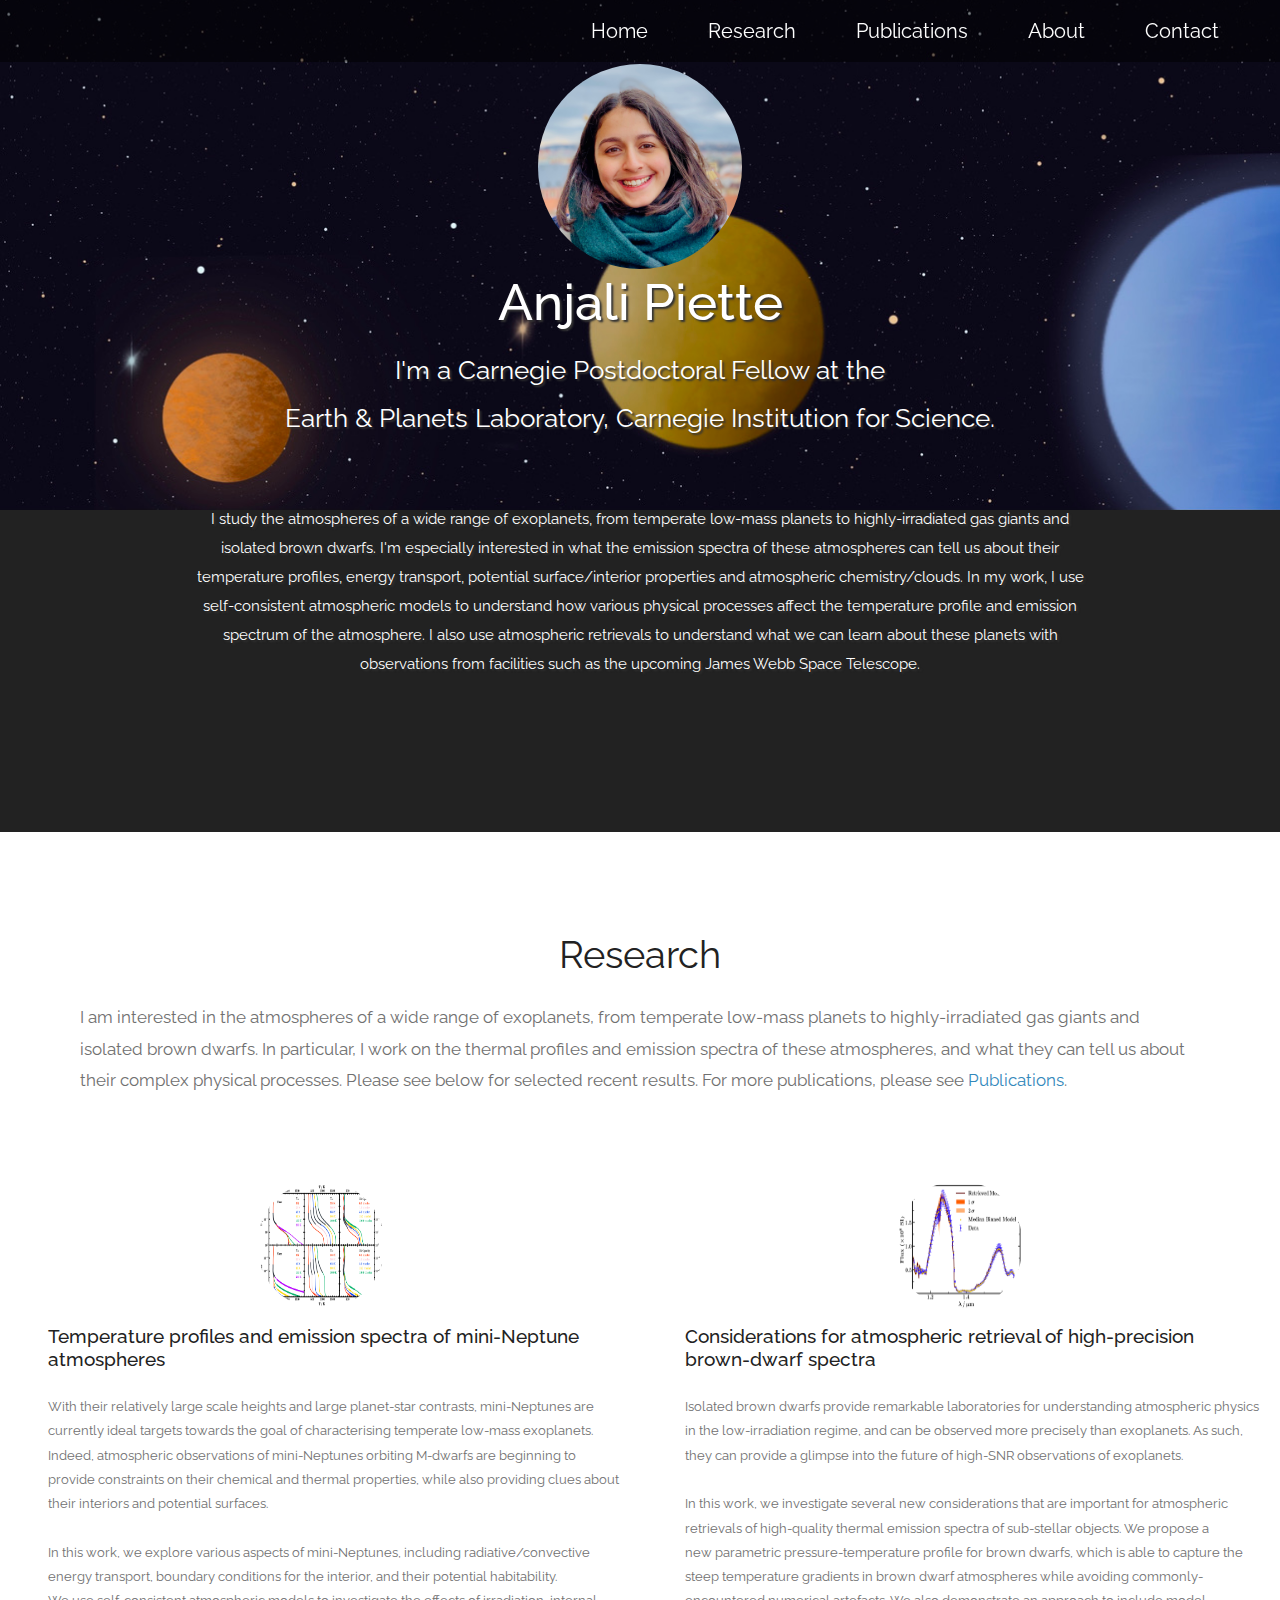
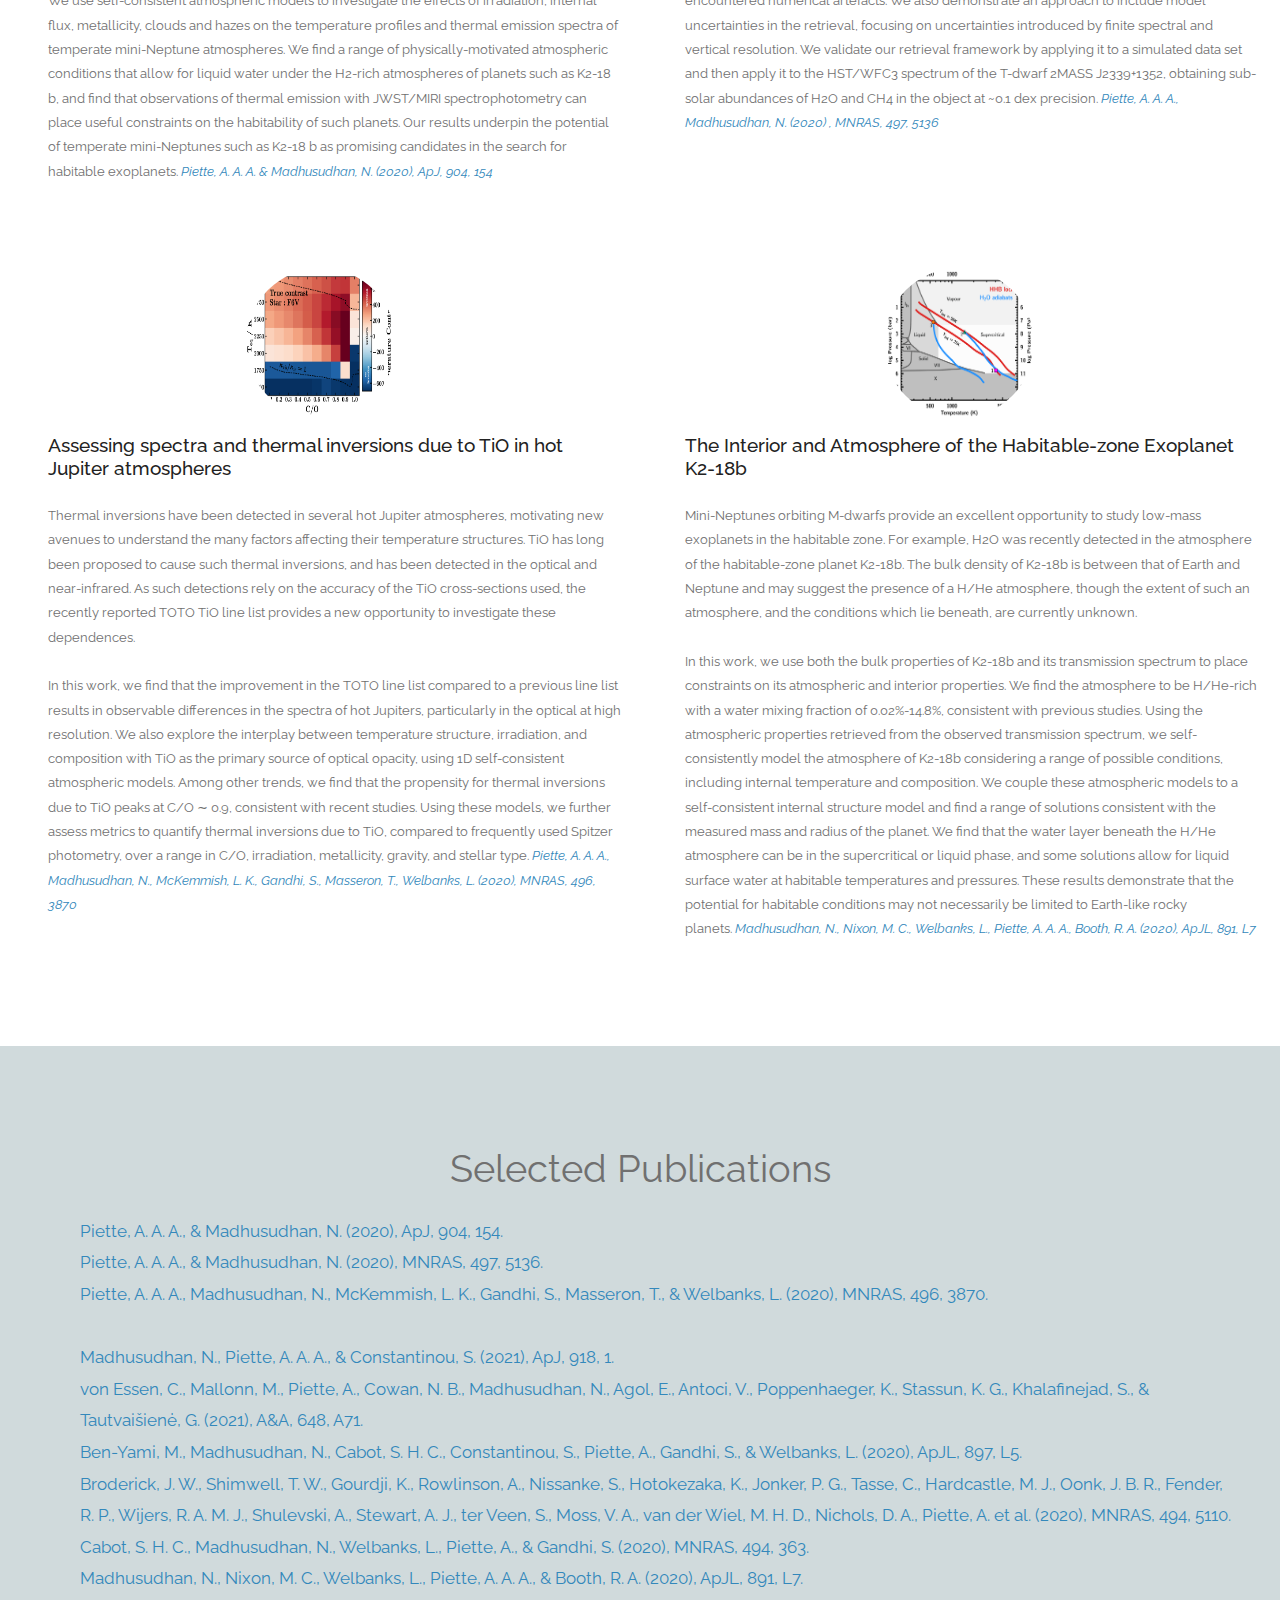
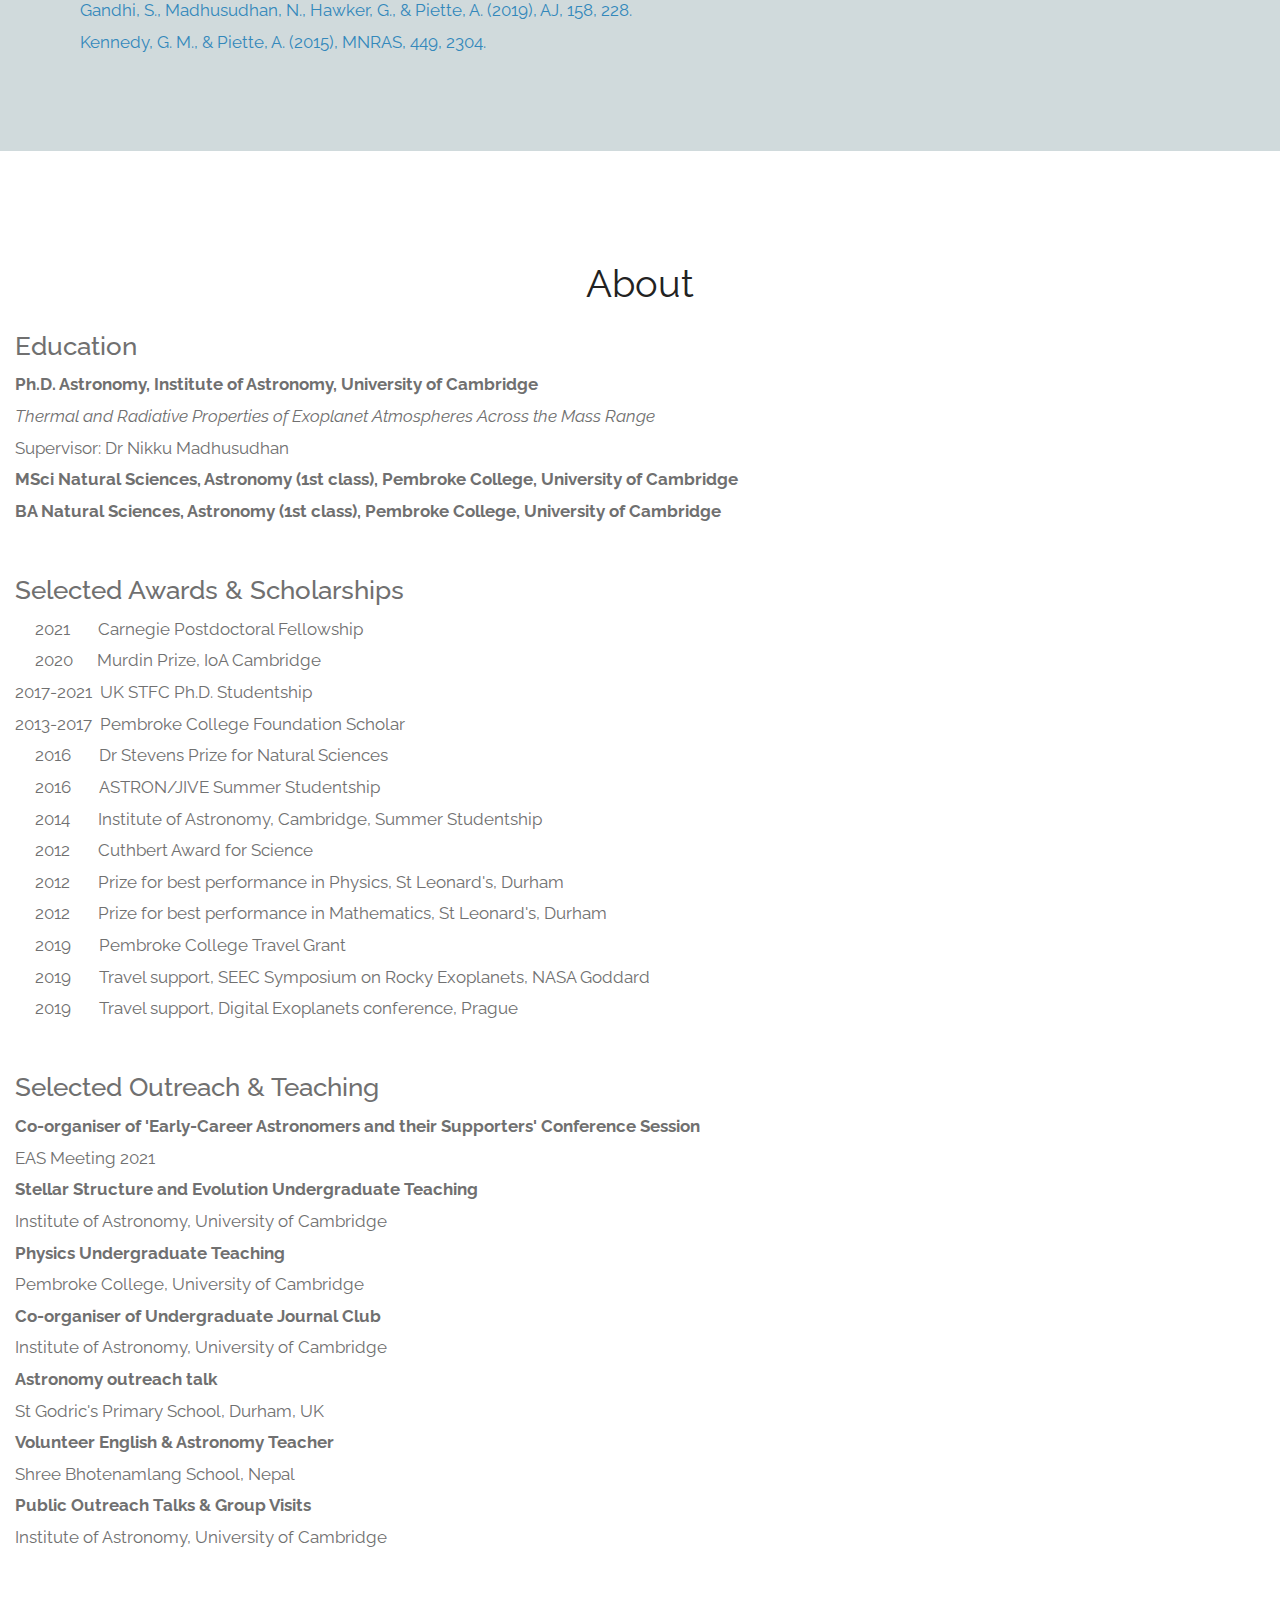
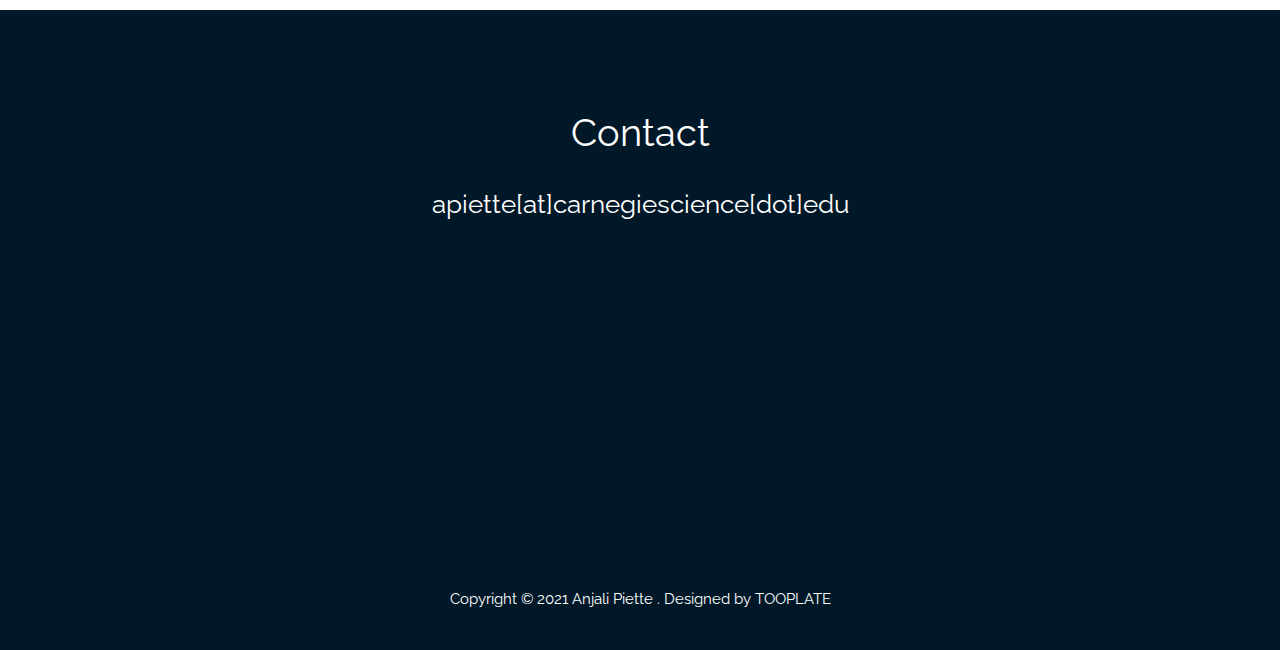
==== index.html @ 52079aaf "Updates" ====
<!DOCTYPE html>
<html lang="en">
  <head>
    <meta charset="UTF-8" />
    <meta name="viewport" content="width=device-width, initial-scale=1.0" />
    <meta http-equiv="X-UA-Compatible" content="ie=edge" />
    <title>Anjali Piette</title>
    <link rel="stylesheet" href="fontawesome-5.5/css/all.min.css" />
    <link rel="stylesheet" href="slick/slick.css">
    <link rel="stylesheet" href="slick/slick-theme.css">
    <link rel="stylesheet" href="magnific-popup/magnific-popup.css">
    <link rel="stylesheet" href="css/bootstrap.min.css" />
    <link rel="stylesheet" href="css/tooplate-infinite-loop.css" />
<!--
Tooplate 2117 Infinite Loop
https://www.tooplate.com/view/2117-infinite-loop
-->

  </head>
  <body>    
    <!-- Hero section -->
    <section id="home" class="text-white tm-font-big">
      <!-- Navigation -->
      <nav class="navbar navbar-expand-md tm-navbar" id="tmNav">              
        <div class="container">   
            
            
          <button class="navbar-toggler" type="button" data-toggle="collapse" data-target="#navbarSupportedContent" aria-controls="navbarSupportedContent" aria-expanded="false" aria-label="Toggle navigation">
            <i class="fas fa-bars navbar-toggler-icon"></i>
          </button>
          <div class="collapse navbar-collapse" id="navbarSupportedContent">
            <ul class="navbar-nav ml-auto">
              <li class="nav-item">
                  <a class="nav-link tm-nav-link" href="#home">Home</a>
              </li>
              <li class="nav-item">
                  <a class="nav-link tm-nav-link" href="#research">Research</a>
              </li>
              <li class="nav-item">
                <a class="nav-link tm-nav-link" href="#publications">Publications</a>
              </li>
              <li class="nav-item">
                  <a class="nav-link tm-nav-link" href="#about">About</a>
              </li>
              <li class="nav-item">
                  <a class="nav-link tm-nav-link" href="#contact">Contact</a>
              </li>                    
            </ul>
          </div>        
        </div>
      </nav>
      <div class="text-center tm-hero-text-container tm-parallax-1">
      	    <p style="padding-top:5%; padding-bottom:6%"><img src="img/photo_Anjali.jpg" alt="Photo" style="width:16vmax; height:16vmax; border-radius: 50%; align:center"></p>
        <div class="tm-hero-text-container-inner">
            <h1 class="tm-hero-title" style="font-size:4vmax">Anjali Piette</h1>
            <p class="tm-hero-subtitle" style="margin:1% 20%; font-size:2vmax">
              I'm a Carnegie Postdoctoral Fellow at the <br>Earth &amp Planets Laboratory, Carnegie Institution for Science. <br><br></p>
              <p class="tm-hero-subtitle" style="margin:1% 15%; font-size:1.2vmax"> I study the atmospheres of a wide range of exoplanets, from temperate low-mass planets to highly-irradiated gas giants and isolated brown dwarfs. I'm especially interested in what the emission spectra of these atmospheres can tell us about their temperature profiles, energy transport, potential surface/interior properties and atmospheric chemistry/clouds. In my work, I use self-consistent atmospheric models to understand how various physical processes affect the temperature profile and emission spectrum of the atmosphere. I also use atmospheric retrievals to understand what we can learn about these planets with observations from facilities such as the upcoming James Webb Space Telescope.
            </p>
        </div>        
      </div>

    
    </section>

    <section id="research" class="tm-section-pad-top">
      
      <div class="container">

            <div class="row tm-content-box"><!-- first row -->
                <div class="col-lg-12 col-xl-12">
                    <div class="tm-intro-text-container">
                        <h2 class="tm-text-primary mb-4 tm-section-title" style="text-align: center; font-size:3vmax">Research</h2>
                        <p class="mb-4 tm-intro-text" style="margin:1% 5%; font-size:1.3vmax">
                          I am interested in the atmospheres of a wide range of exoplanets, from temperate low-mass planets to highly-irradiated gas giants and isolated brown dwarfs. In particular, I work on the thermal profiles and emission spectra of these atmospheres, and what they can tell us about their complex physical processes. Please see below for selected recent results. For more publications, please see <a href="#publications">Publications</a>.</p>
                    </div>
                </div>

            </div><!-- first row -->
            
            <div class="row tm-content-box"><!-- second row -->

                <div class="col-lg-6">
<p style="padding-top:-100pt; padding-bottom:-2%;text-align:center"><a href="https://ui.adsabs.harvard.edu/abs/2020ApJ...904..154P/abstract" target="_blank"><img src="img/MN.png" alt="Photo" style="width:10vmax; height:10vmax; border-radius: 50%" class="center"></a></p>
                    <div class="tm-intro-text-container">
                        <h3 class="tm-text-primary mb-4" style="margin:1% 0.5% 1% 5%; font-size:1.5vmax">Temperature profiles and emission spectra of mini-Neptune atmospheres</h3>
                        <p class="mb-4 tm-intro-text" style="margin:1% 1% 0.5% 5%; font-size:1vmax">
                          With their relatively large scale heights and large planet-star contrasts, mini-Neptunes are currently ideal targets towards the goal of characterising temperate low-mass exoplanets. Indeed, atmospheric observations of mini-Neptunes orbiting M-dwarfs are beginning to provide constraints on their chemical and thermal properties, while also providing clues about their interiors and potential surfaces. <br><br> In this work, we explore various aspects of mini-Neptunes, including radiative/convective energy transport, boundary conditions for the interior, and their potential habitability. We use self-consistent atmospheric models to investigate the effects of irradiation, internal flux, metallicity, clouds and hazes on the temperature profiles and thermal emission spectra of temperate mini-Neptune atmospheres. We find a range of physically-motivated atmospheric conditions that allow for liquid water under the H2-rich atmospheres of planets such as K2-18 b, and find that observations of thermal emission with JWST/MIRI spectrophotometry can place useful constraints on the habitability of such planets. Our results underpin the potential of temperate mini-Neptunes such as K2-18 b as promising candidates in the search for habitable exoplanets. <a href="https://ui.adsabs.harvard.edu/abs/2020ApJ...904..154P/abstract" target="_blank"><i>Piette, A. A. A. & Madhusudhan, N. (2020), ApJ, 904, 154 </i></a></p>
                    </div>
                </div>
                

                <div class="col-lg-6">
<p style="padding-top:-100pt; padding-bottom:-2%;text-align:center"><a href="https://ui.adsabs.harvard.edu/abs/2020MNRAS.497.5136P/abstract" target="_blank"><img src="img/BD.png" alt="Photo" style="width:10vmax; height:10vmax; border-radius: 50%" class="center"></a></p>
                    <div class="tm-intro-text-container">
                        <h3 class="tm-text-primary mb-4" style="margin:1% 0.5% 1% 5%; font-size:1.5vmax" >Considerations for atmospheric retrieval of high-precision brown-dwarf spectra</h3>
                        <p class="mb-4 tm-intro-text" style="margin:1% 0.5% 1% 5%; font-size:1vmax">
                          Isolated brown dwarfs provide remarkable laboratories for understanding atmospheric physics in the low-irradiation regime, and can be observed more precisely than exoplanets. As such, they can provide a glimpse into the future of high-SNR observations of exoplanets.<br><br>In this work, we investigate several new considerations that are important for atmospheric retrievals of high-quality thermal emission spectra of sub-stellar objects. We propose a new parametric pressure-temperature profile for brown dwarfs, which is able to capture the steep temperature gradients in brown dwarf atmospheres while avoiding commonly-encountered numerical artefacts. We also demonstrate an approach to include model uncertainties in the retrieval, focusing on uncertainties introduced by finite spectral and vertical resolution. We validate our retrieval framework by applying it to a simulated data set and then apply it to the HST/WFC3 spectrum of the T-dwarf 2MASS J2339+1352, obtaining sub-solar abundances of H2O and CH4 in the object at ~0.1 dex precision. <a href="https://ui.adsabs.harvard.edu/abs/2020MNRAS.497.5136P/abstract" target="_blank"><i>Piette, A. A. A., Madhusudhan, N. (2020) , MNRAS, 497, 5136 </i></a></p>
                    </div>
                </div>

            </div><!-- second row -->
            
            <div class="row tm-content-box"><!-- third row -->

                <div class="col-lg-6">
<p style="padding-top:-100pt; padding-bottom:-2%;text-align:center"><a href="https://ui.adsabs.harvard.edu/abs/2020ApJ...904..154P/abstract" target="_blank"><img src="img/HJ.png" alt="Photo" style="width:150px; height:150px; border-radius: 50%" class="center"></a></p>
                    <div class="tm-intro-text-container">
                        <h3 class="tm-text-primary mb-4" style="margin:1% 0.5% 1% 5%; font-size:1.5vmax">Assessing spectra and thermal inversions due to TiO in hot Jupiter atmospheres</h3>
                        <p class="mb-4 tm-intro-text" style="margin:1% 0.5% 1% 5%; font-size:1vmax">
                          Thermal inversions have been detected in several hot Jupiter atmospheres, motivating new avenues to understand the many factors affecting their temperature structures. TiO has long been proposed to cause such thermal inversions, and has been detected in the optical and near-infrared. As such detections rely on the accuracy of the TiO cross-sections used, the recently reported TOTO TiO line list provides a new opportunity to investigate these dependences.<br><br>In this work, we find that the improvement in the TOTO line list compared to a previous line list results in observable differences in the spectra of hot Jupiters, particularly in the optical at high resolution. We also explore the interplay between temperature structure, irradiation, and composition with TiO as the primary source of optical opacity, using 1D self-consistent atmospheric models. Among other trends, we find that the propensity for thermal inversions due to TiO peaks at C/O ∼ 0.9, consistent with recent studies. Using these models, we further assess metrics to quantify thermal inversions due to TiO, compared to frequently used Spitzer photometry, over a range in C/O, irradiation, metallicity, gravity, and stellar type. <a href="https://ui.adsabs.harvard.edu/abs/2020MNRAS.496.3870P/abstract" target="_blank"><i>Piette, A. A. A., Madhusudhan, N., McKemmish, L. K., Gandhi, S., Masseron, T., Welbanks, L. (2020), MNRAS, 496, 3870 </i></a></p>
                    </div>
                </div>
                

                <div class="col-lg-6">
<p style="padding-top:-100pt; padding-bottom:-2%;text-align:center"><a href="https://ui.adsabs.harvard.edu/abs/2020MNRAS.497.5136P/abstract" target="_blank"><img src="img/K2-18b.png" alt="Photo" style="width:150px; height:150px; border-radius: 50%" class="center"></a></p>
                    <div class="tm-intro-text-container">
                        <h3 class="tm-text-primary mb-4" style="margin:1% 0.5% 1% 5%; font-size:1.5vmax">The Interior and Atmosphere of the Habitable-zone Exoplanet K2-18b</h3>
                        <p class="mb-4 tm-intro-text" style="margin:1% 0.5% 1% 5%; font-size:1vmax">
                          Mini-Neptunes orbiting M-dwarfs provide an excellent opportunity to study low-mass exoplanets in the habitable zone. For example, H2O was recently detected in the atmosphere of the habitable-zone planet K2-18b. The bulk density of K2-18b is between that of Earth and Neptune and may suggest the presence of a H/He atmosphere, though the extent of such an atmosphere, and the conditions which lie beneath, are currently unknown.<br><br>In this work, we use both the bulk properties of K2-18b and its transmission spectrum to place constraints on its atmospheric and interior properties. We find the atmosphere to be H/He-rich with a water mixing fraction of 0.02%-14.8%, consistent with previous studies. Using the atmospheric properties retrieved from the observed transmission spectrum, we self-consistently model the atmosphere of K2-18b considering a range of possible conditions, including internal temperature and composition. We couple these atmospheric models to a self-consistent internal structure model and find a range of solutions consistent with the measured mass and radius of the planet. We find that the water layer beneath the H/He atmosphere can be in the supercritical or liquid phase, and some solutions allow for liquid surface water at habitable temperatures and pressures. These results demonstrate that the potential for habitable conditions may not necessarily be limited to Earth-like rocky planets. <a href="https://ui.adsabs.harvard.edu/abs/2020ApJ...891L...7M/abstract" target="_blank"><i>Madhusudhan, N., Nixon, M. C., Welbanks, L., Piette, A. A. A., Booth, R. A. (2020), ApJL, 891, L7</i></a></p>
                    </div>
                </div>

            </div><!-- third row -->
        </div>
      
    </section>
    
    <section id="publications" class="tm-section-pad-top tm-parallax-2">      
      <div class="container tm-testimonials-content">
        <div class="row">
          <div class="col-lg-12 tm-content-box">
            <h2 class="text-center mb-4 tm-section-title" style="text-align: center; font-size:3vmax">Selected Publications</h2>
            <p class="tm-section-desc" style="margin:1% 5%; font-size:1.3vmax">
              
<!--- List of Publications, use format: <a href="%u">%l (%Y), %j, %V, %p.</a><br> --->

<a href="https://ui.adsabs.harvard.edu/abs/2020ApJ...904..154P">Piette, A. A. A., & Madhusudhan, N. (2020), ApJ, 904, 154.</a><br>
<a href="https://ui.adsabs.harvard.edu/abs/2020MNRAS.497.5136P">Piette, A. A. A., & Madhusudhan, N. (2020), MNRAS, 497, 5136.</a><br>
<a href="https://ui.adsabs.harvard.edu/abs/2020MNRAS.496.3870P">Piette, A. A. A., Madhusudhan, N., McKemmish, L. K., Gandhi, S., Masseron, T., & Welbanks, L. (2020), MNRAS, 496, 3870.</a><br><br>

<a href="https://ui.adsabs.harvard.edu/abs/2021ApJ...918....1M">Madhusudhan, N., Piette, A. A. A., & Constantinou, S. (2021), ApJ, 918, 1.</a><br>
<a href="https://ui.adsabs.harvard.edu/abs/2021A&A...648A..71V">von Essen, C., Mallonn, M., Piette, A., Cowan, N. B., Madhusudhan, N., Agol, E., Antoci, V., Poppenhaeger, K., Stassun, K. G., Khalafinejad, S., & Tautvaišienė, G. (2021), A&ampA, 648, A71.</a><br>
<a href="https://ui.adsabs.harvard.edu/abs/2020ApJ...897L...5B">Ben-Yami, M., Madhusudhan, N., Cabot, S. H. C., Constantinou, S., Piette, A., Gandhi, S., & Welbanks, L. (2020), ApJL, 897, L5.</a><br>
<a href="https://ui.adsabs.harvard.edu/abs/2020MNRAS.494.5110B">Broderick, J. W., Shimwell, T. W., Gourdji, K., Rowlinson, A., Nissanke, S., Hotokezaka, K., Jonker, P. G., Tasse, C., Hardcastle, M. J., Oonk, J. B. R., Fender, R. P., Wijers, R. A. M. J., Shulevski, A., Stewart, A. J., ter Veen, S., Moss, V. A., van der Wiel, M. H. D., Nichols, D. A., Piette, A. et al. (2020), MNRAS, 494, 5110.</a><br>
<a href="https://ui.adsabs.harvard.edu/abs/2020MNRAS.494..363C">Cabot, S. H. C., Madhusudhan, N., Welbanks, L., Piette, A., & Gandhi, S. (2020), MNRAS, 494, 363.</a><br>
<a href="https://ui.adsabs.harvard.edu/abs/2020ApJ...891L...7M">Madhusudhan, N., Nixon, M. C., Welbanks, L., Piette, A. A. A., & Booth, R. A. (2020), ApJL, 891, L7.</a><br>
<a href="https://ui.adsabs.harvard.edu/abs/2019AJ....158..228G">Gandhi, S., Madhusudhan, N., Hawker, G., & Piette, A. (2019), AJ, 158, 228.</a><br>
<a href="https://ui.adsabs.harvard.edu/abs/2015MNRAS.449.2304K">Kennedy, G. M., & Piette, A. (2015), MNRAS, 449, 2304.</a><br>

</p>

          </div>
        </div>
      </div>
      <div class="tm-bg-overlay"></div>
    </section>
    
    <section id="about" class="tm-section-pad-top">
      <div class="container tm-container-gallery">
        <div class="row" >
          <div class="text-center col-12">
              <h2 class="tm-text-primary tm-section-title mb-4" style="text-align: center; font-size:3vmax">About</h2>
          </div> 
	 <div class="col-12">
              <h4 style="font-size:2vmax">Education</h4>
              <p class="mx-auto" style="font-size:1.3vmax">
                <b>Ph.D. Astronomy, Institute of Astronomy, University of Cambridge</b><br>
	        <i>Thermal and Radiative Properties of Exoplanet Atmospheres Across the Mass Range</i><br>
		Supervisor: Dr Nikku Madhusudhan 

		<br>

		<b>MSci Natural Sciences, Astronomy (1st class), Pembroke College, University of Cambridge</b>

		<br>

		<b>BA Natural Sciences, Astronomy (1st class), Pembroke College, University of Cambridge</b>
		<br><br>

              </p>
          </div>  

	 <div class="col-12">
              <h4 style="font-size:2vmax">Selected Awards &amp Scholarships</h4>
              <p class="mx-auto" style="font-size:1.3vmax">

     2021       Carnegie Postdoctoral Fellowship <br>
     2020      Murdin Prize, IoA Cambridge <br>
2017-2021  UK STFC Ph.D. Studentship <br>
2013-2017   Pembroke College Foundation Scholar <br>
     2016       Dr Stevens Prize for Natural Sciences <br>
     2016       ASTRON/JIVE Summer Studentship <br>
     2014       Institute of Astronomy, Cambridge, Summer Studentship <br>
     2012       Cuthbert Award for Science <br>
     2012       Prize for best performance in Physics, St Leonard's, Durham <br>
     2012       Prize for best performance in Mathematics, St Leonard's, Durham <br>
     2019       Pembroke College Travel Grant <br>
     2019       Travel support, SEEC Symposium on Rocky Exoplanets, NASA Goddard <br>
     2019       Travel support, Digital Exoplanets conference, Prague

<br><br>

              </p>
          </div>  

	 <div class="col-12">
              <h4 style="font-size:2vmax">Selected Outreach &amp Teaching</h4>
              <p class="mx-auto" style="font-size:1.3vmax">

<b>Co-organiser of 'Early-Career Astronomers and their Supporters' Conference Session</b><br>
EAS Meeting 2021<br>

<b>Stellar Structure and Evolution Undergraduate Teaching</b><br>
Institute of Astronomy, University of Cambridge<br>

<b>Physics Undergraduate Teaching</b><br>
Pembroke College, University of Cambridge<br>

<b>Co-organiser of Undergraduate Journal Club</b><br>
Institute of Astronomy, University of Cambridge<br>

<b>Astronomy outreach talk</b><br>
St Godric's Primary School, Durham, UK <br>

<b>Volunteer English &amp Astronomy Teacher</b><br>
Shree Bhotenamlang School, Nepal<br>

<b>Public Outreach Talks &amp Group Visits</b><br>
Institute of Astronomy, University of Cambridge<br>


              </p>
          </div> 
         
        </div>
      </div>
    </section>

    <!-- Contact -->
    <section id="contact" class="tm-section-pad-top tm-parallax-2">
    
      <div class="container tm-container-contact">
        
        <div class="row">
            
            <div class="text-center col-12">
                <h2 class="tm-section-title mb-4" style="font-size:3vmax">Contact</h2>
                <p class="mb-5" style="font-size:2vmax">
                 apiette[at]carnegiescience[dot]edu
                </p><br>
            </div>
            
        
      </div>

      	<footer class="text-center small tm-footer">
          <p class="mb-0">
          Copyright &copy; 2021 Anjali Piette 
          
          . <a rel="nofollow" href="https://www.tooplate.com" title="HTML templates">Designed by TOOPLATE</a></p>
        </footer>

    </section>
    
    <script src="js/jquery-1.9.1.min.js"></script>     
    <script src="slick/slick.min.js"></script>
    <script src="magnific-popup/jquery.magnific-popup.min.js"></script>
    <script src="js/easing.min.js"></script>
    <script src="js/jquery.singlePageNav.min.js"></script>     
    <script src="js/bootstrap.min.js"></script> 
    <script>

      function getOffSet(){
        var _offset = 450;
        var windowHeight = window.innerHeight;

        if(windowHeight > 500) {
          _offset = 400;
        } 
        if(windowHeight > 680) {
          _offset = 300
        }
        if(windowHeight > 830) {
          _offset = 210;
        }

        return _offset;
      }

      function setParallaxPosition($doc, multiplier, $object){
        var offset = getOffSet();
        var from_top = $doc.scrollTop(),
          bg_css = 'center ' +(multiplier * from_top - offset) + 'px';
        $object.css({"background-position" : bg_css });
      }

      // Parallax function
      // Adapted based on https://codepen.io/roborich/pen/wpAsm        
      var background_image_parallax = function($object, multiplier, forceSet){
        multiplier = typeof multiplier !== 'undefined' ? multiplier : 0.5;
        multiplier = 1 - multiplier;
        var $doc = $(document);
        // $object.css({"background-attatchment" : "fixed"});

        if(forceSet) {
          setParallaxPosition($doc, multiplier, $object);
        } else {
          $(window).scroll(function(){          
            setParallaxPosition($doc, multiplier, $object);
          });
        }
      };

      var background_image_parallax_2 = function($object, multiplier){
        multiplier = typeof multiplier !== 'undefined' ? multiplier : 0.5;
        multiplier = 1 - multiplier;
        var $doc = $(document);
        $object.css({"background-attachment" : "fixed"});
        
        $(window).scroll(function(){
          if($(window).width() > 768) {
            var firstTop = $object.offset().top,
                pos = $(window).scrollTop(),
                yPos = Math.round((multiplier * (firstTop - pos)) - 186);              

            var bg_css = 'center ' + yPos + 'px';

            $object.css({"background-position" : bg_css });
          } else {
            $object.css({"background-position" : "center" });
          }
        });
      };
      
      $(function(){
        // Hero Section - Background Parallax
        background_image_parallax($(".tm-parallax"), 0.30, false);
        background_image_parallax_2($("#contact"), 0.80);   
        background_image_parallax_2($("#testimonials"), 0.80);   
        
        // Handle window resize
        window.addEventListener('resize', function(){
          background_image_parallax($(".tm-parallax"), 0.30, true);
        }, true);

        // Detect window scroll and update navbar
        $(window).scroll(function(e){          
          if($(document).scrollTop() > 120) {
            $('.tm-navbar').addClass("scroll");
          } else {
            $('.tm-navbar').removeClass("scroll");
          }
        });
        
        // Close mobile menu after click 
        $('#tmNav a').on('click', function(){
          $('.navbar-collapse').removeClass('show'); 
        })

        // Scroll to corresponding section with animation
        $('#tmNav').singlePageNav({
          'easing': 'easeInOutExpo',
          'speed': 600
        });        
        
        // Add smooth scrolling to all links
        // https://www.w3schools.com/howto/howto_css_smooth_scroll.asp
        $("a").on('click', function(event) {
          if (this.hash !== "") {
            event.preventDefault();
            var hash = this.hash;

            $('html, body').animate({
              scrollTop: $(hash).offset().top
            }, 600, 'easeInOutExpo', function(){
              window.location.hash = hash;
            });
          } // End if
        });

        // Pop up
        $('.tm-gallery').magnificPopup({
          delegate: 'a',
          type: 'image',
          gallery: { enabled: true }
        });

        $('.tm-testimonials-carousel').slick({
          dots: true,
          prevArrow: false,
          nextArrow: false,
          infinite: false,
          slidesToShow: 3,
          slidesToScroll: 1,
          responsive: [
            {
              breakpoint: 992,
              settings: {
                slidesToShow: 2
              }
            },
            {
              breakpoint: 768,
              settings: {
                slidesToShow: 2
              }
            }, 
            {
              breakpoint: 480,
              settings: {
                  slidesToShow: 1
              }                 
            }
          ]
        });

        // Gallery
        $('.tm-gallery').slick({
          dots: true,
          infinite: false,
          slidesToShow: 5,
          slidesToScroll: 2,
          responsive: [
          {
            breakpoint: 1199,
            settings: {
              slidesToShow: 4,
              slidesToScroll: 2
            }
          },
          {
            breakpoint: 991,
            settings: {
              slidesToShow: 3,
              slidesToScroll: 2
            }
          },
          {
            breakpoint: 767,
            settings: {
              slidesToShow: 2,
              slidesToScroll: 1
            }
          },
          {
            breakpoint: 480,
            settings: {
              slidesToShow: 1,
              slidesToScroll: 1
            }
          }
        ]
        });
      });
    </script>
  </body>
</html>
---- css/tooplate-infinite-loop.css ----
/*

Tooplate 2117 Infinite Loop

https://www.tooplate.com/view/2117-infinite-loop

*/

@import url("https://fonts.googleapis.com/css?family=Raleway:100,300,400,500,700,900");

body {
	font-family: "Raleway", sans-serif;
	font-size: 1.2em;
  color: #707070;
  margin: 0;
  padding: 0;
  overflow-x: hidden;
}
a {
  transition: all 0.3s ease;
  color: #38B;
}

a:hover,
a:focus {
  text-decoration: none;
  color: #D40;
}

a:focus {
  outline: none;
}

.btn {
  padding: 8px 32px;
}

.btn:hover {
  background-color: #ced4da;
}

blockquote {
  font-size: 0.86em;
  line-height: 1.8em;
}

.tm-section-pad-top {
  padding-top: 80px;
  padding-bottom: 40px;
}

.tm-content-box {
  padding-top: 20px;
  padding-bottom: 40px;
}

.tm-text-primary {
  color: #222;
}

.tm-font-big {
  font-size: 1.25rem;
}

.tm-btn-primary {
  color: white;
  background-color: #369;
  padding: 14px 30px;
}

.tm-btn-primary:hover,
.tm-btn-primary:focus {
  color: white;
  background-color: #38B;
}

/* Navbar */

.tm-navbar {
  position: fixed;
  width: 100%;
  z-index: 1000;
  background-color: rgba(0,0,0,0.5);
  transition: all 0.3s ease;
}

.tm-navbar.scroll {
  background-color: rgba(0,0,0,0.5);
  border-bottom: 1px solid #e9ecef;
}

.navbar-brand {
  color: rgba(0,0,0,0.5);
  font-size: 1.4rem;
  font-weight: bold;
}

.navbar-brand:hover,
.tm-navbar.scroll .navbar-brand:hover {
  color: #38B;
}

.tm-navbar.scroll .navbar-brand {
  color: #369;
}

.nav-item {
  list-style: none;
}

.tm-nav-link {
  color: white;
}

.tm-navbar.scroll .tm-nav-link {
  color: #369;
}

.tm-navbar.scroll .tm-nav-link:hover,
.tm-navbar.scroll .tm-nav-link.current,
.tm-nav-link:hover {
  color: #FFF;
  background-color: #369;
}

.navbar-toggler {
  border: 1px solid white;
  padding-left: 10px;
  padding-right: 10px;
}

.navbar-toggler-icon {
  color: white;
  padding-top: 6px;
}

.tm-navbar.scroll .navbar-toggler {
  border: 1px solid #707070;
}

.tm-navbar.scroll .navbar-toggler-icon {
  color: #707070;
}

/* Hero */

#home {
	background-color: #222;
  background-image: url(../img/space5.jpg);
  background-repeat: no-repeat;
	background-size: 100% auto;
  height: 65vmax;
  min-height: 65vmax;
  position: relative;
}


@media (min-height: 830px) {
  #home {
    background-position: center -100px;
  }
}





.tm-hero-text-container {
  width: 100%;
  height: 100%;
  display: block;
  flex-flow: column;
  justify-content: center;
}

.tm-hero-text-container-inner {
  margin-top: -90px;
}

.tm-hero-title {
  font-size: 3.5rem;
  text-shadow: 2px 2px 2px #333;
}

.tm-hero-subtitle {
  text-shadow: 2px 2px 2px #333;
}

.tm-intro-next {
  position: absolute;
  bottom: 100px;
  left: 0;
  right: 0;
}

@media (max-height: 480px) {
  .tm-hero-text-container-inner {
    margin-top: -40px;
  }

  .tm-intro-next {
    bottom: 20px;
  }
}

.tm-down-arrow-link {
  display: block;
  margin-top: 18%;
}

.tm-down-arrow {
  	color: #FFF;
    cursor: pointer;
    background: #357;
    padding: 15px 40px;
    transition: all 0.3s ease;
}

.tm-down-arrow:hover,
.tm-down-arrow:focus {
  color: #FFF;
  background: #37A;
  padding: 20px 50px;
}

/* Introduction */

#introduction {
  padding-bottom: 100px;
}

.tm-section-title {
  font-size: 2.6rem;
  font-weight: normal;
}

.tm-intro-text {
  font-size: 1.2rem;
}

.tm-icon {
  display: block;
  color: #37A;
}

.tm-continue {
	padding: 20px 0 30px 0;
}

/* Testimonials */
#publications {
  color: 222;
  background-size: cover;
  background-repeat: no-repeat;
  background-size: 100%;
  position: relative;
}

@media (max-width: 991px) {
  #publications {
  }
}

.tm-testimonials-content {
  position: relative;
  z-index: 100;
}

.tm-bg-overlay {
  width: 100%;
  height: 100%;
  background: rgba(20, 70, 80, 0.2);
  position: absolute;
  top: 0;
  left: 0;
  right: 0;
  bottom: 0;
  z-index: 0;
}

.tm-testimonials-carousel {
  max-width: 1050px;
  margin: 0 auto;
}

.tm-testimonial-item {
  max-width: 290px;
  margin-left: 35px;
  margin-right: 35px;
}

.tm-testimonial-item img {
  border-radius: 50%;
  margin-bottom: 35px;
}

.tm-testimonial-item figcaption {
  text-align: right;
  font-style: italic;
  font-size: 1.1rem;
}

/* Work */

.tm-section-desc {
  max-width: 90vw;
  width: 100%;
}

.tm-gallery-container {
  padding-top: 70px;
  padding-bottom: 120px;
}

.tm-gallery-item {
  margin: 0 15px;
}

.slick-dots {
  bottom: -65px;
}

.slick-dots li {
  margin: 0 13px;
}

.slick-dots li button:hover:before,
.slick-dots li button:focus:before,
.slick-dots li.slick-active button:before {
  opacity: 1;
  color: #3ba0dd;
}

.tm-testimonials-carousel .slick-dots li button:before {
  color: white;
  opacity: 0.5;
}

.tm-testimonials-carousel .slick-dots li button:hover:before,
.tm-testimonials-carousel .slick-dots li button:focus:before,
.tm-testimonials-carousel .slick-dots li.slick-active button:before {
  color: white;
  opacity: 1;
}

.slick-dots li button:before {
  font-size: 18px;
}

/* Hover Effect */
/* Common style */
.grid figure {
  position: relative;
  float: left;
  overflow: hidden;
  background: #3085a3;
  text-align: center;
  cursor: pointer;
}

.grid figure img {
  position: relative;
  display: block;
  min-height: 100%;
  max-width: 100%;
  opacity: 0.8;
}

.grid figure figcaption {
  padding: 2em;
  color: #fff;
  text-transform: uppercase;
  font-size: 1.25em;
  -webkit-backface-visibility: hidden;
  backface-visibility: hidden;
}

.grid figure figcaption::before,
.grid figure figcaption::after {
  pointer-events: none;
}

.grid figure figcaption,
.grid figure figcaption > a {
  position: absolute;
  top: 0;
  left: 0;
  width: 100%;
  height: 100%;
}

/* Anchor will cover the whole item by default */
/* For some effects it will show as a button */
.grid figure figcaption > a {
  z-index: 1000;
  text-indent: 200%;
  white-space: nowrap;
  font-size: 0;
  opacity: 0;
}

.grid figure h2 {
  word-spacing: -0.15em;
  font-size: 0.9em;
  font-weight: 300;
}

.grid figure h2 span {
  font-weight: 600;
}

.grid figure h2,
.grid figure p {
  margin: 0;
}

.grid figure p {
  letter-spacing: 1px;
  font-size: 68.5%;
}

/*---------------*/
/***** Honey *****/
/*---------------*/

figure.effect-honey {
  background: #4a3753;
  max-width: 220px;
}

figure.effect-honey img {
  opacity: 1;
  -webkit-transition: opacity 0.35s;
  transition: opacity 0.35s;
}

figure.effect-honey:hover img {
  opacity: 0.4;
}

figure.effect-honey figcaption::before {
  position: absolute;
  bottom: 0;
  left: 0;
  width: 100%;
  height: 10px;
  background: #38C;
  content: "";
  -webkit-transform: translate3d(0, 10px, 0);
  transform: translate3d(0, 10px, 0);
}

figure.effect-honey h2 {
  position: absolute;
  bottom: 0;
  left: 0;
  padding: 1em 1.5em;
  width: 100%;
  text-align: left;
  -webkit-transform: translate3d(0, -30px, 0);
  transform: translate3d(0, -30px, 0);
}

figure.effect-honey h2 i {
  font-style: normal;
  opacity: 0;
  -webkit-transition: opacity 0.35s, -webkit-transform 0.35s;
  transition: opacity 0.35s, transform 0.35s;
  -webkit-transform: translate3d(0, -30px, 0);
  transform: translate3d(0, -30px, 0);
}

figure.effect-honey figcaption::before,
figure.effect-honey h2 {
  -webkit-transition: -webkit-transform 0.35s;
  transition: transform 0.35s;
}

figure.effect-honey:hover figcaption::before,
figure.effect-honey:hover h2,
figure.effect-honey:hover h2 i {
  opacity: 1;
  -webkit-transform: translate3d(0, 0, 0);
  transform: translate3d(0, 0, 0);
}

.tm-container-gallery {
	padding-top: 30px;
	}

/* Contact */

#contact {
  color: white;
  background-color: #001828;
  background-image: url(../img/space5.jpg);
	background-size: 100% auto;
  background-position: center;
  background-repeat: no-repeat;
  min-height: 50vmax;
  position: relative;
  padding-bottom: 50px;
  padding-top: 100px;
}

.contact-item {
  margin-left: 20px;
  margin-bottom: 50px;
}

.item-link {
  display: flex;
  align-items: center;
}

.item-link i,
.item-link span {
  color: white;
  transition: all 0.3s ease;
}

.item-link:hover i,
.item-link:hover span {
  color: #3496d8;
}

.tm-input {
	margin: 0 0 20px 0;
	width: 90%;
  padding: 8px 20px;
  border-radius: 6px;
  border: 1px solid white;
  background: transparent;
  color: white;
}

.tm-btn-submit {
	font-size: 0.9em;
	color: #fff;
	background-color: #369;
	width: 50%;
	margin-bottom: 60px;
}

.tm-btn-submit:hover {
	color: #fff;
	background-color: #38B;
}

::placeholder {
  /* Chrome, Firefox, Opera, Safari 10.1+ */
  color: white;
  opacity: 1; /* Firefox */
}

:-ms-input-placeholder {
  /* Internet Explorer 10-11 */
  color: white;
}

::-ms-input-placeholder {
  /* Microsoft Edge */
  color: white;
}

.tm-footer {
  position: absolute;
  bottom: 35px;
  left: 0;
  right: 0;
  padding: 0 15px;
}

.tm-footer a {
	color: #fff;
}

.tm-footer a:hover {
	color: #9CF;
}

.tm-footer-link {
  color: white;
}

.tm-footer-link:hover,
.tm-footer-link:focus {
  color: #38B;
  text-decoration: none;
}

p {
  line-height: 1.9;
}

@media (min-width: 768px) {
  .tm-intro-text-container {
    padding-left: 0px;
  }

  .navbar-expand-md .navbar-nav .nav-link {
    padding-right: 30px;
    padding-left: 30px;
  }
}

@media (min-width: 1200px) {
  .container {
    max-width: 1275px;
  }

  .tm-container-gallery {
    max-width: 1290px;
  }

  .tm-container-contact {
    max-width: 1063px;
  }
}

@media (max-width: 991px) {
  .tm-intro-text-container {
    padding-left: 15px;
    padding-top: 30px;
    max-width: 600px;
    margin-left: auto;
    margin-right: auto;
  }

  .tm-intro-img {
    display: block;
    margin-left: auto;
    margin-right: auto;
  }

  .tm-btn-submit {
    margin-left: 0;
    margin-top: 20px;
  }
}

@media (max-width: 767px) {

  .navbar-nav {
    max-width: 200px;
    text-align: right;
  }

  .navbar-collapse {
    background-color: rgb(255, 255, 255);
    padding: 10px;
    border-radius: 3px;
  }

  .navbar-collapse .nav-link {
    color: #707070;
	padding-right: 20px;
  }
}

@media (max-width: 480px) {
  .tm-gallery-container {
    max-width: 220px;
    margin-left: auto;
    margin-right: auto;
  }

  .tm-gallery-container-2 {
    max-width: 350px;
  }

  .slick-dots li {
    margin: 0 8px;
  }

  .tm-gallery-item {
    margin: 0;
  }
}
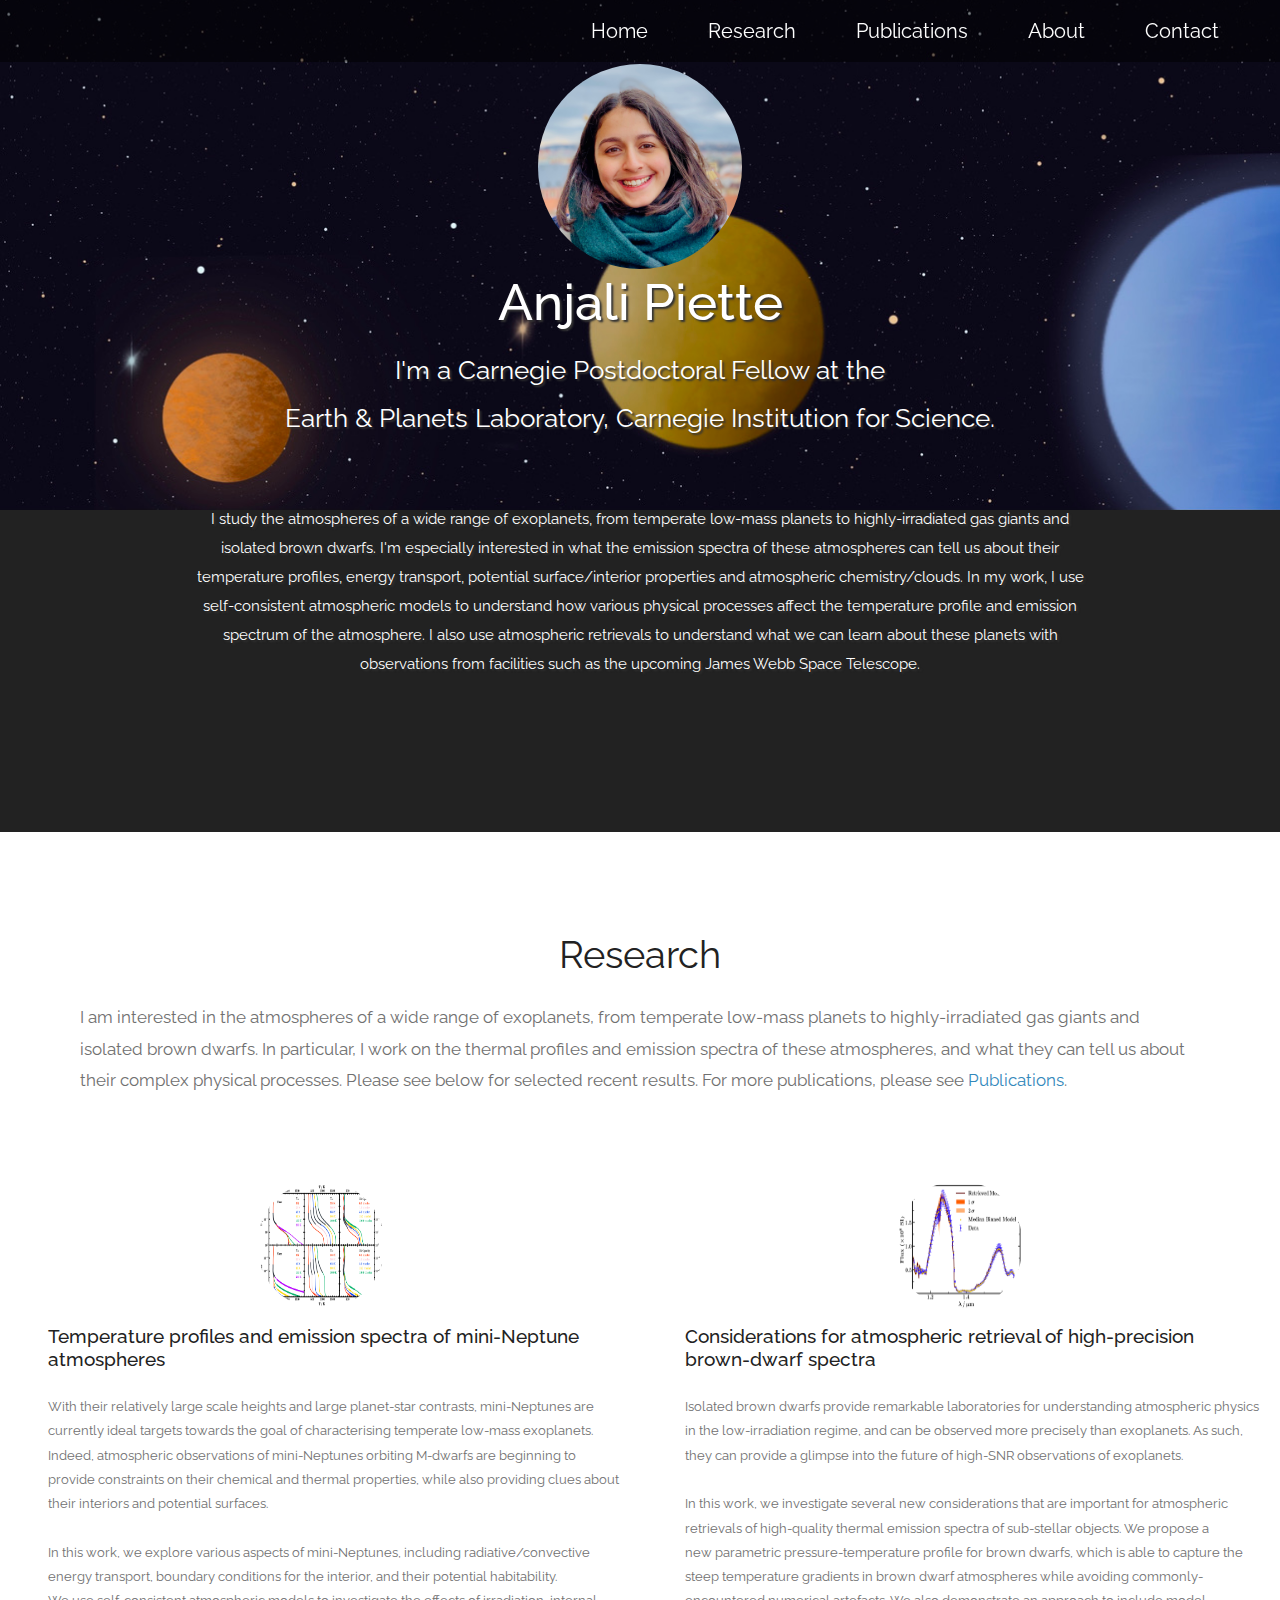
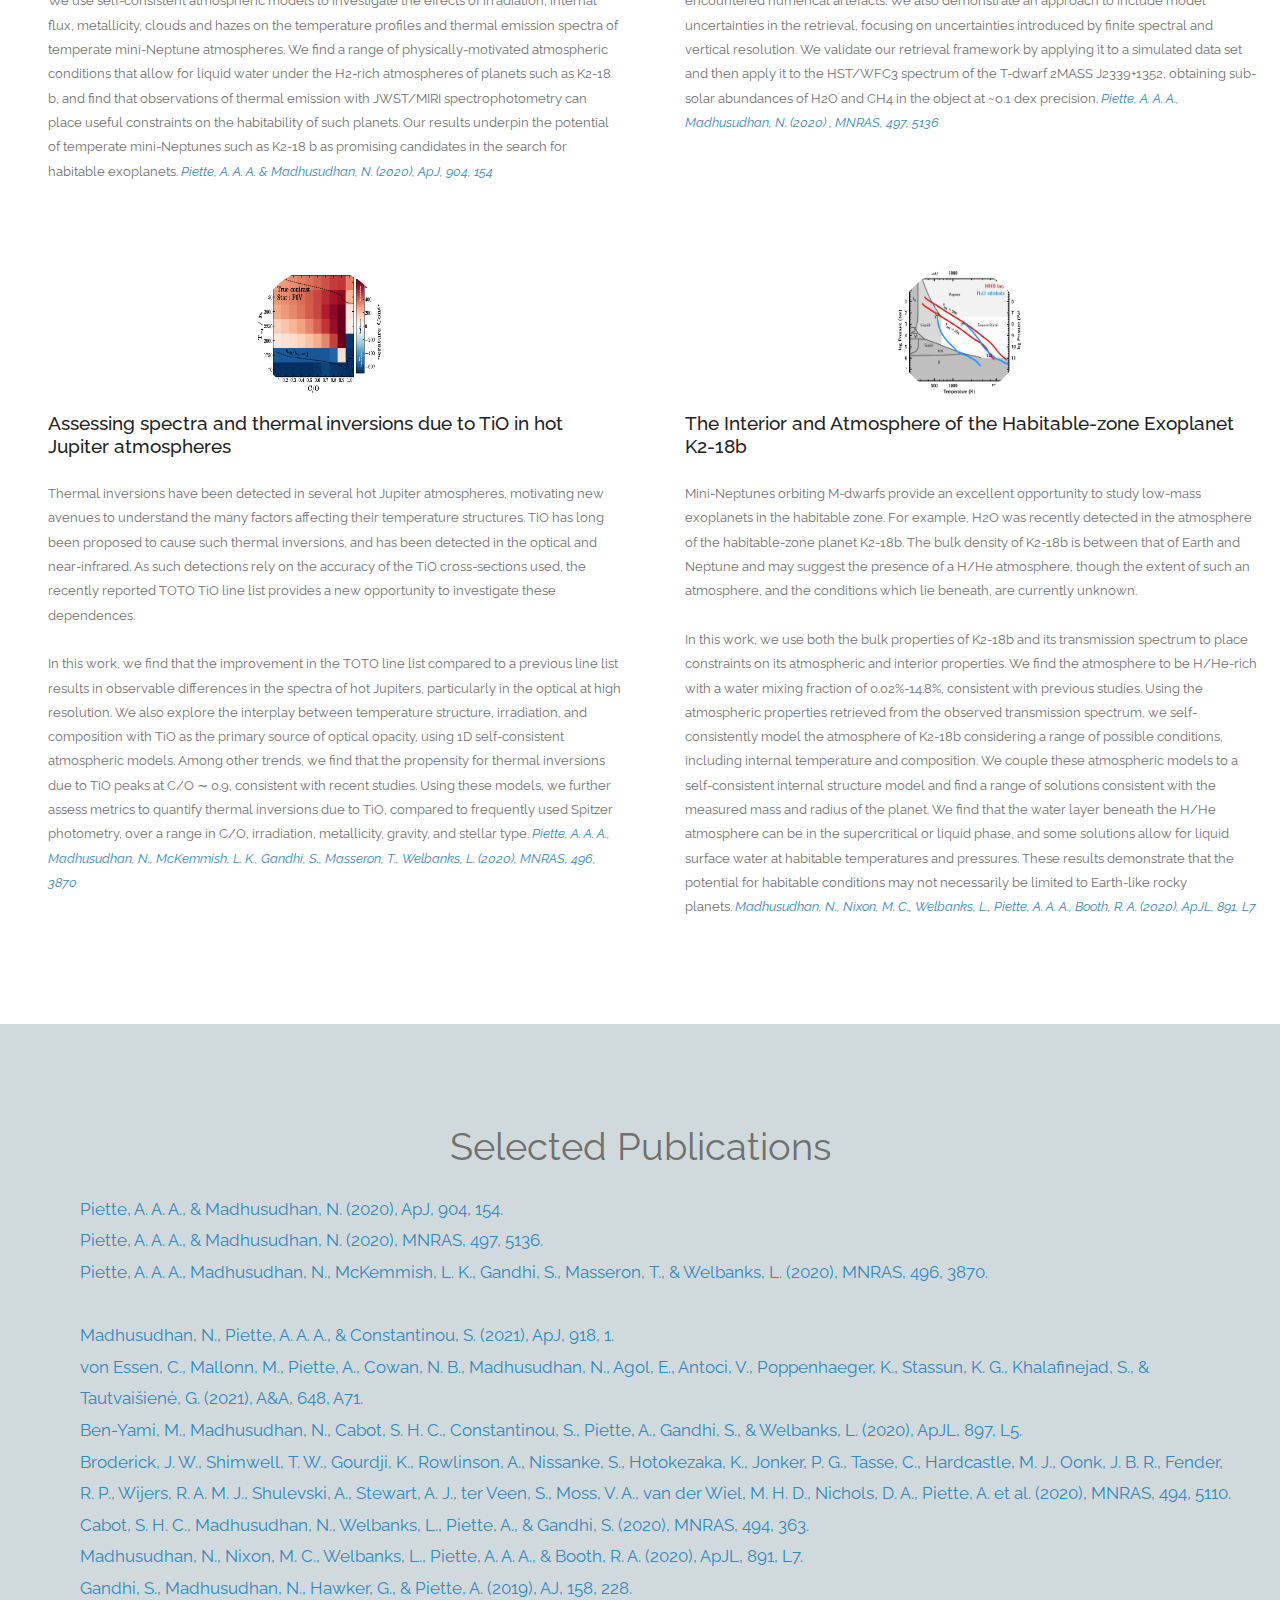
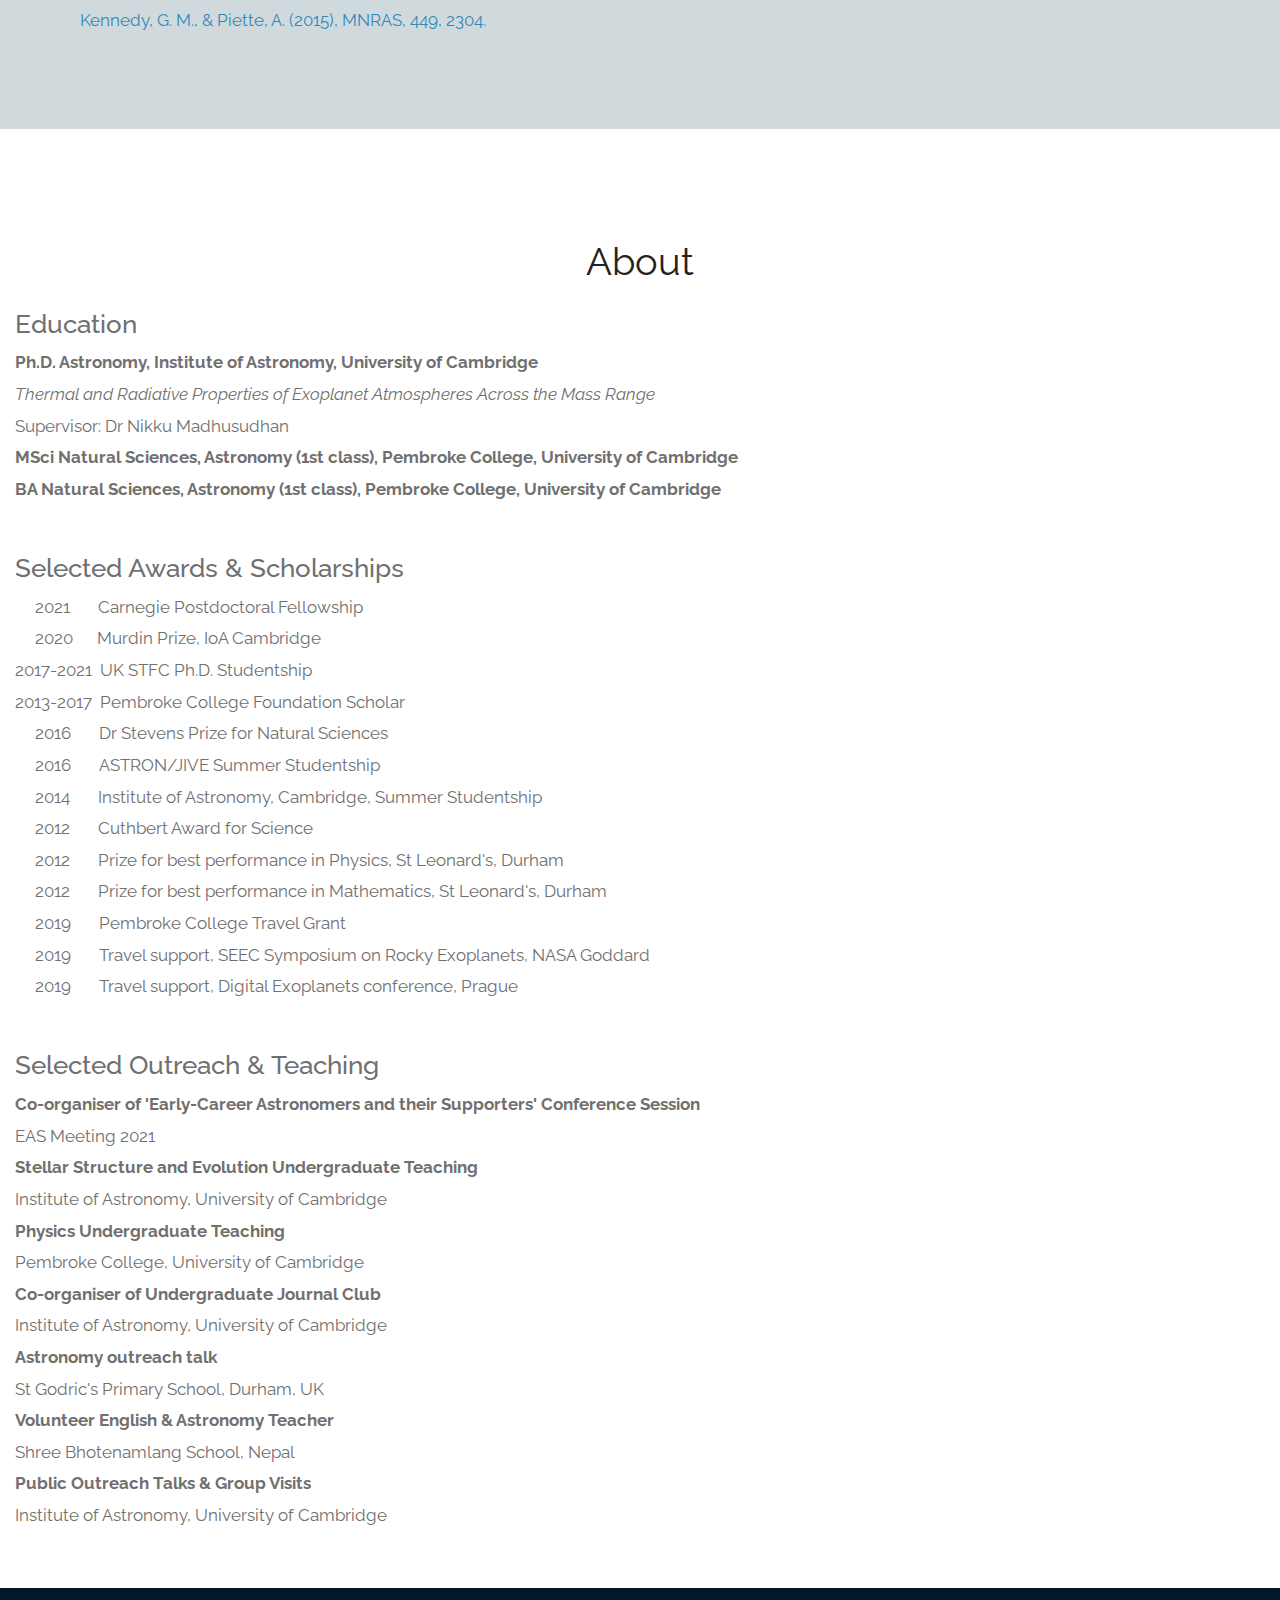
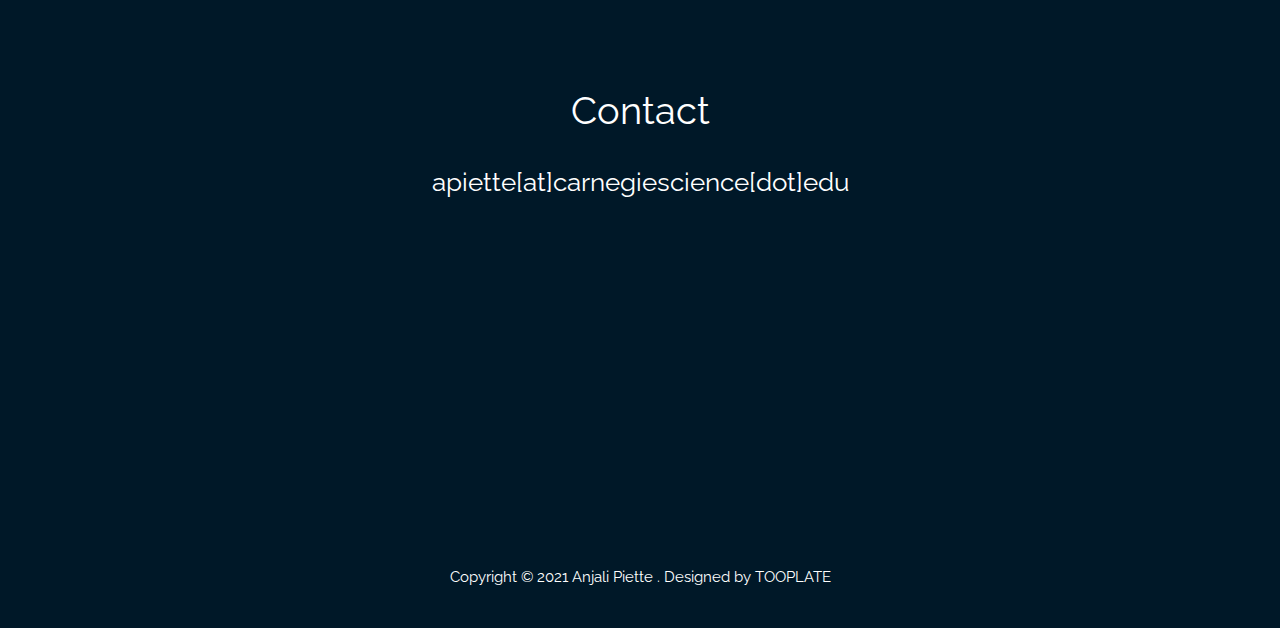
==== commit 6e275d0d: "Update index.html" ====
--- a/index.html
+++ b/index.html
@@ -104,7 +104,7 @@
             <div class="row tm-content-box"><!-- third row -->
 
                 <div class="col-lg-6">
-<p style="padding-top:-100pt; padding-bottom:-2%;text-align:center"><a href="https://ui.adsabs.harvard.edu/abs/2020ApJ...904..154P/abstract" target="_blank"><img src="img/HJ.png" alt="Photo" style="width:150px; height:150px; border-radius: 50%" class="center"></a></p>
+<p style="padding-top:-100pt; padding-bottom:-2%;text-align:center"><a href="https://ui.adsabs.harvard.edu/abs/2020ApJ...904..154P/abstract" target="_blank"><img src="img/HJ.png" alt="Photo" style="width:10vmax; height:10vmax; border-radius: 50%" class="center"></a></p>
                     <div class="tm-intro-text-container">
                         <h3 class="tm-text-primary mb-4" style="margin:1% 0.5% 1% 5%; font-size:1.5vmax">Assessing spectra and thermal inversions due to TiO in hot Jupiter atmospheres</h3>
                         <p class="mb-4 tm-intro-text" style="margin:1% 0.5% 1% 5%; font-size:1vmax">
@@ -114,7 +114,7 @@
                 
 
                 <div class="col-lg-6">
-<p style="padding-top:-100pt; padding-bottom:-2%;text-align:center"><a href="https://ui.adsabs.harvard.edu/abs/2020MNRAS.497.5136P/abstract" target="_blank"><img src="img/K2-18b.png" alt="Photo" style="width:150px; height:150px; border-radius: 50%" class="center"></a></p>
+<p style="padding-top:-100pt; padding-bottom:-2%;text-align:center"><a href="https://ui.adsabs.harvard.edu/abs/2020MNRAS.497.5136P/abstract" target="_blank"><img src="img/K2-18b.png" alt="Photo" style="width:10vmax; height:10vmax; border-radius: 50%" class="center"></a></p>
                     <div class="tm-intro-text-container">
                         <h3 class="tm-text-primary mb-4" style="margin:1% 0.5% 1% 5%; font-size:1.5vmax">The Interior and Atmosphere of the Habitable-zone Exoplanet K2-18b</h3>
                         <p class="mb-4 tm-intro-text" style="margin:1% 0.5% 1% 5%; font-size:1vmax">
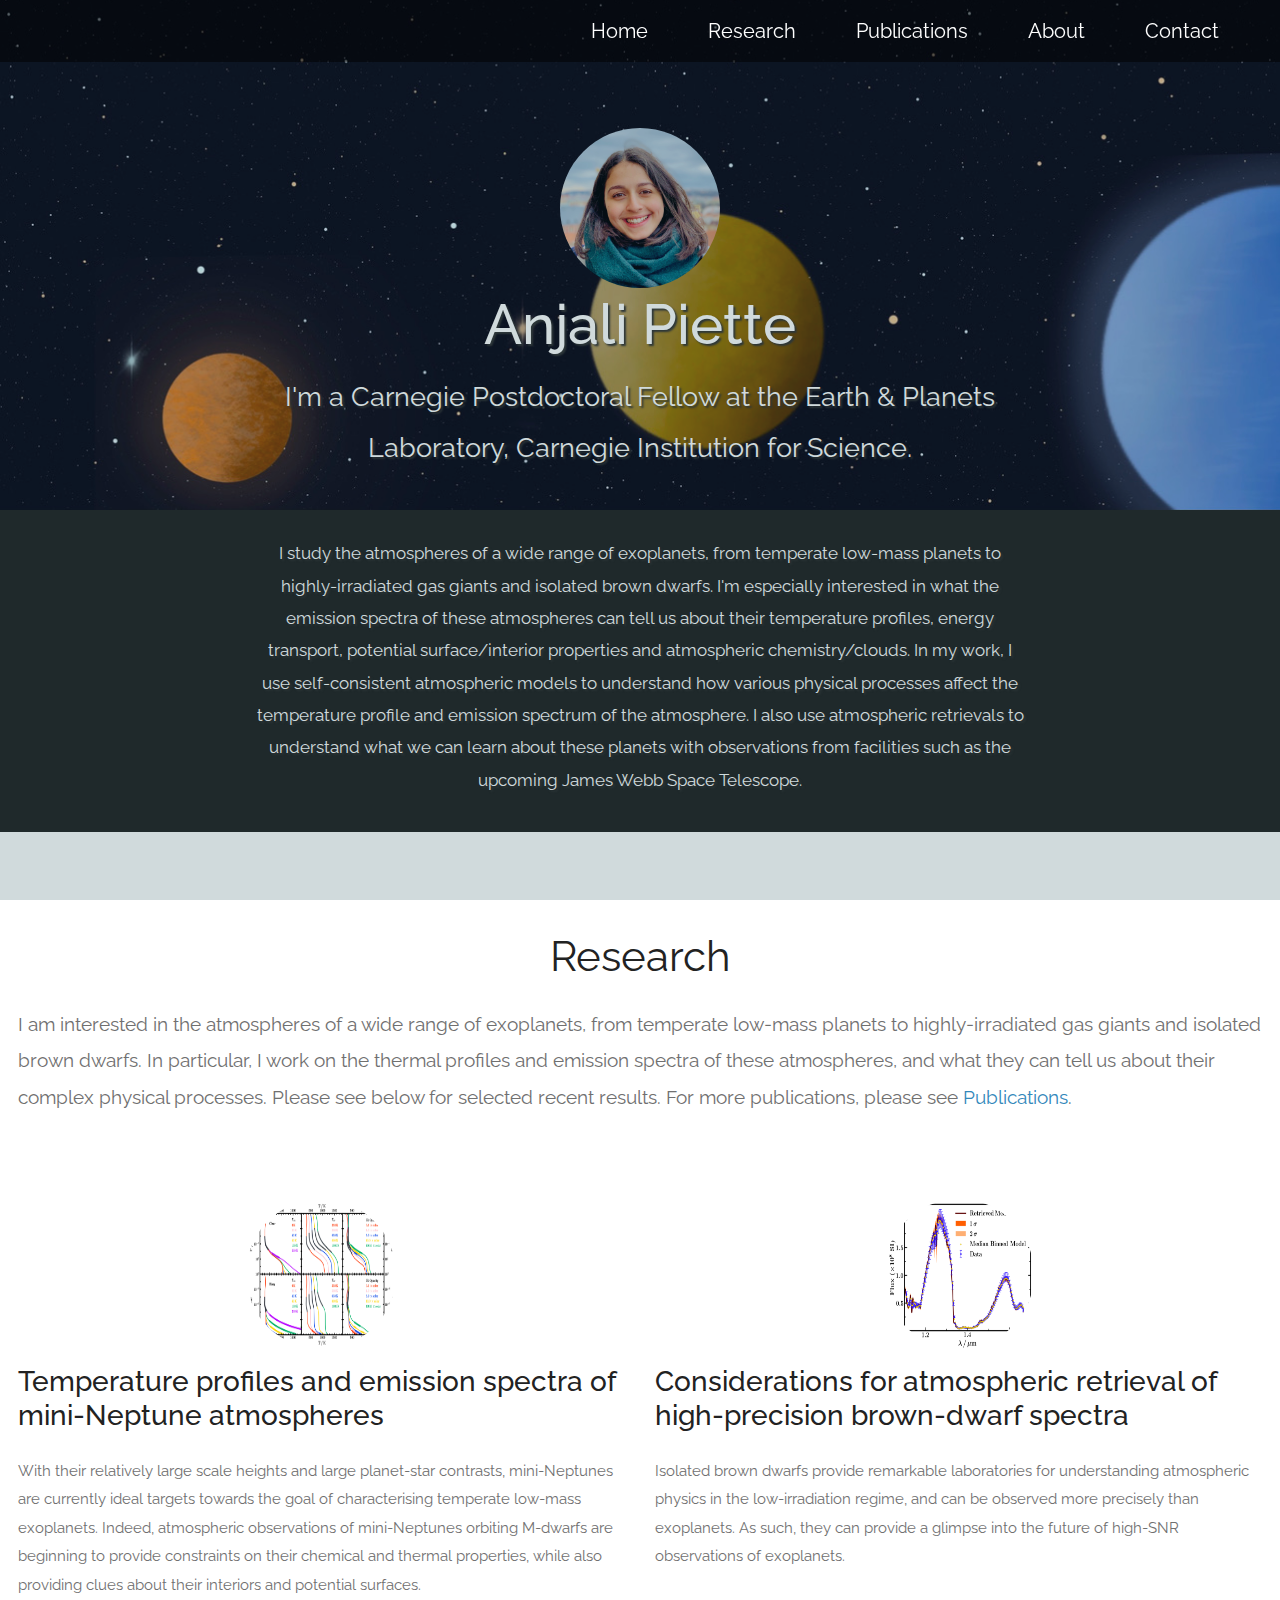
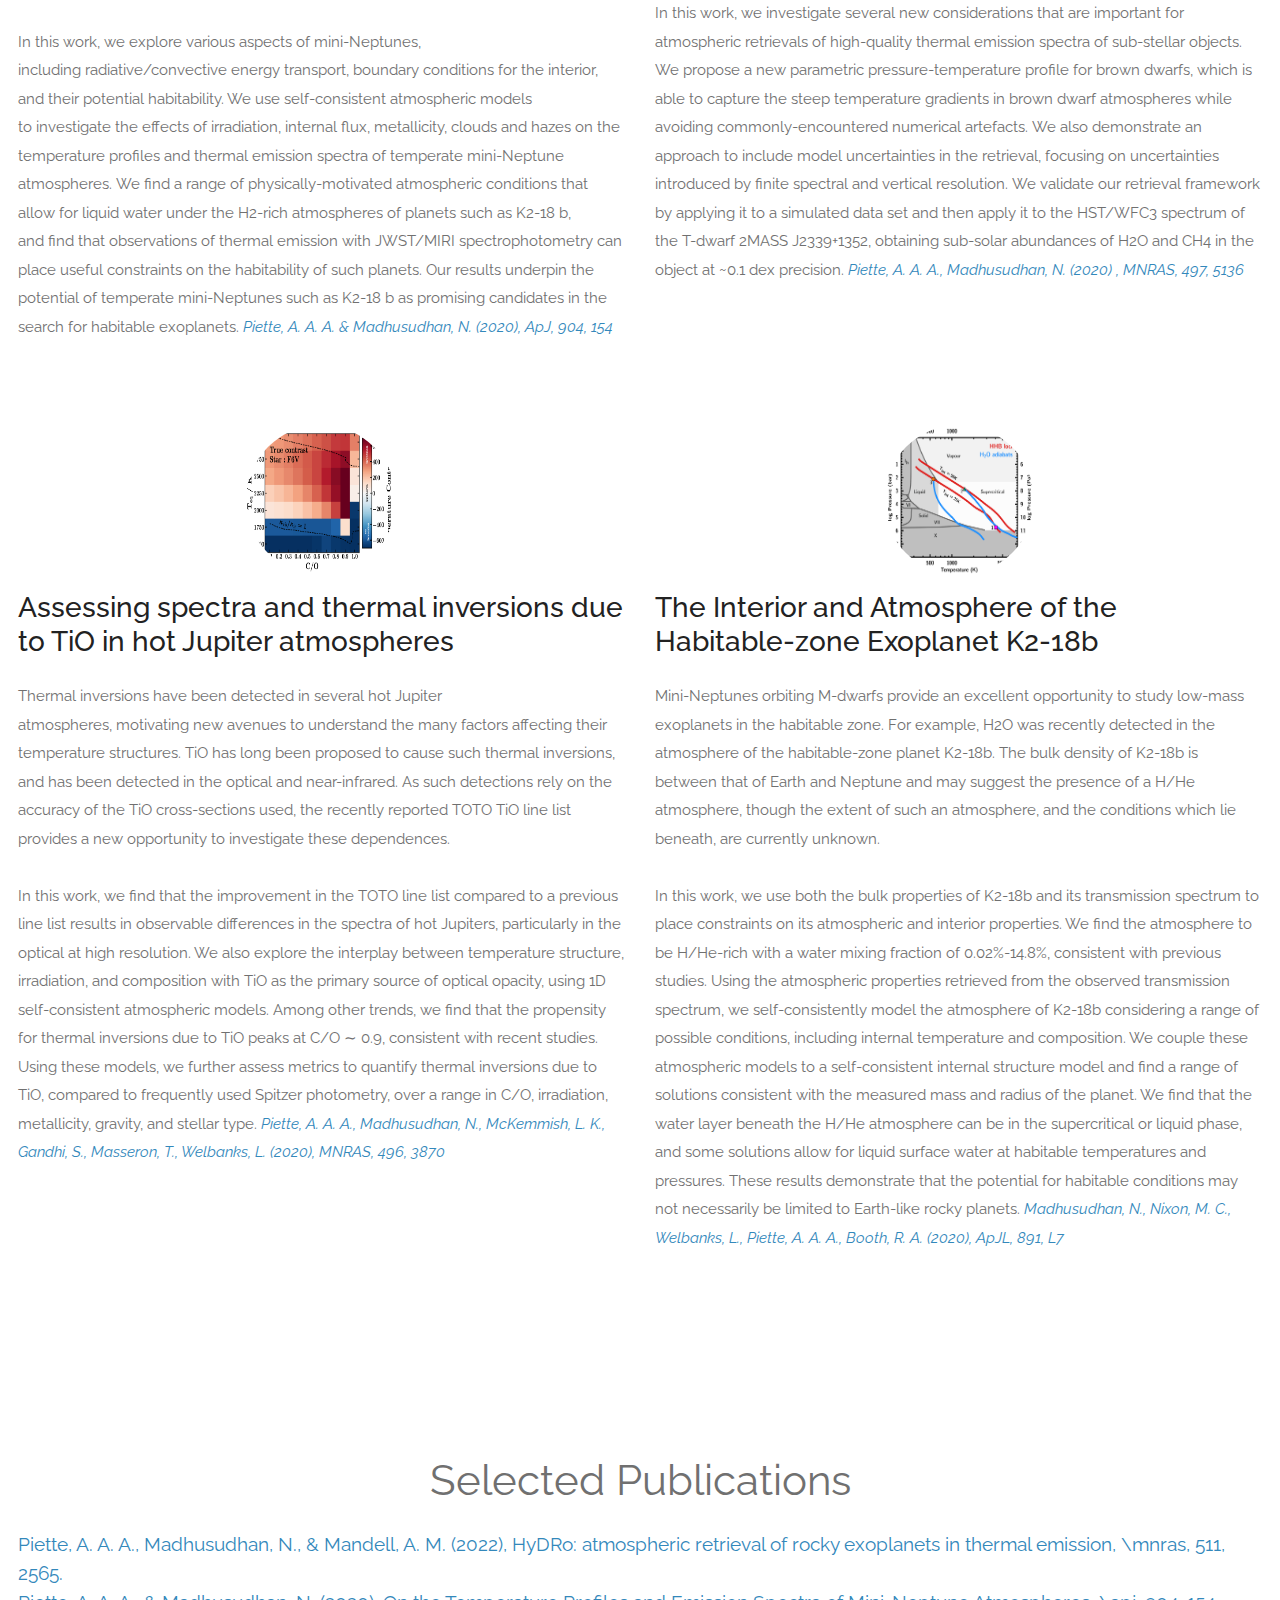
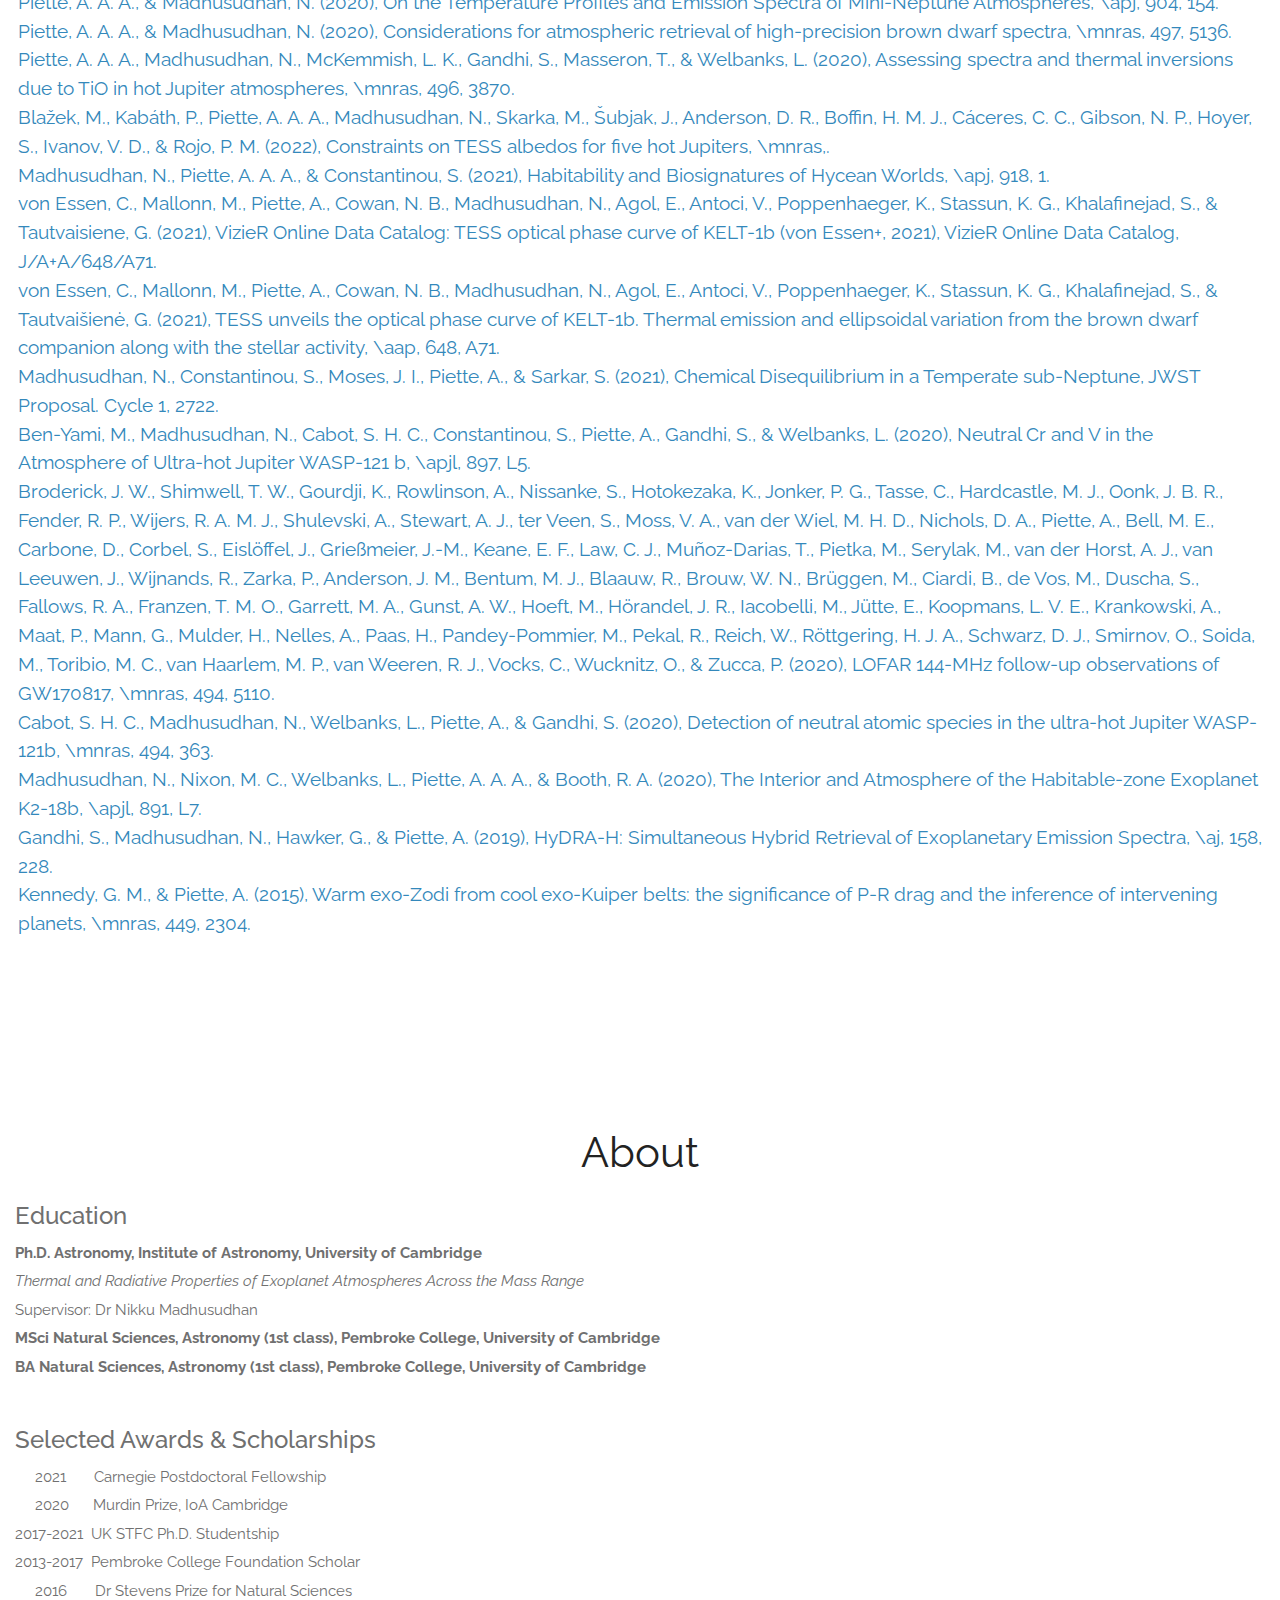
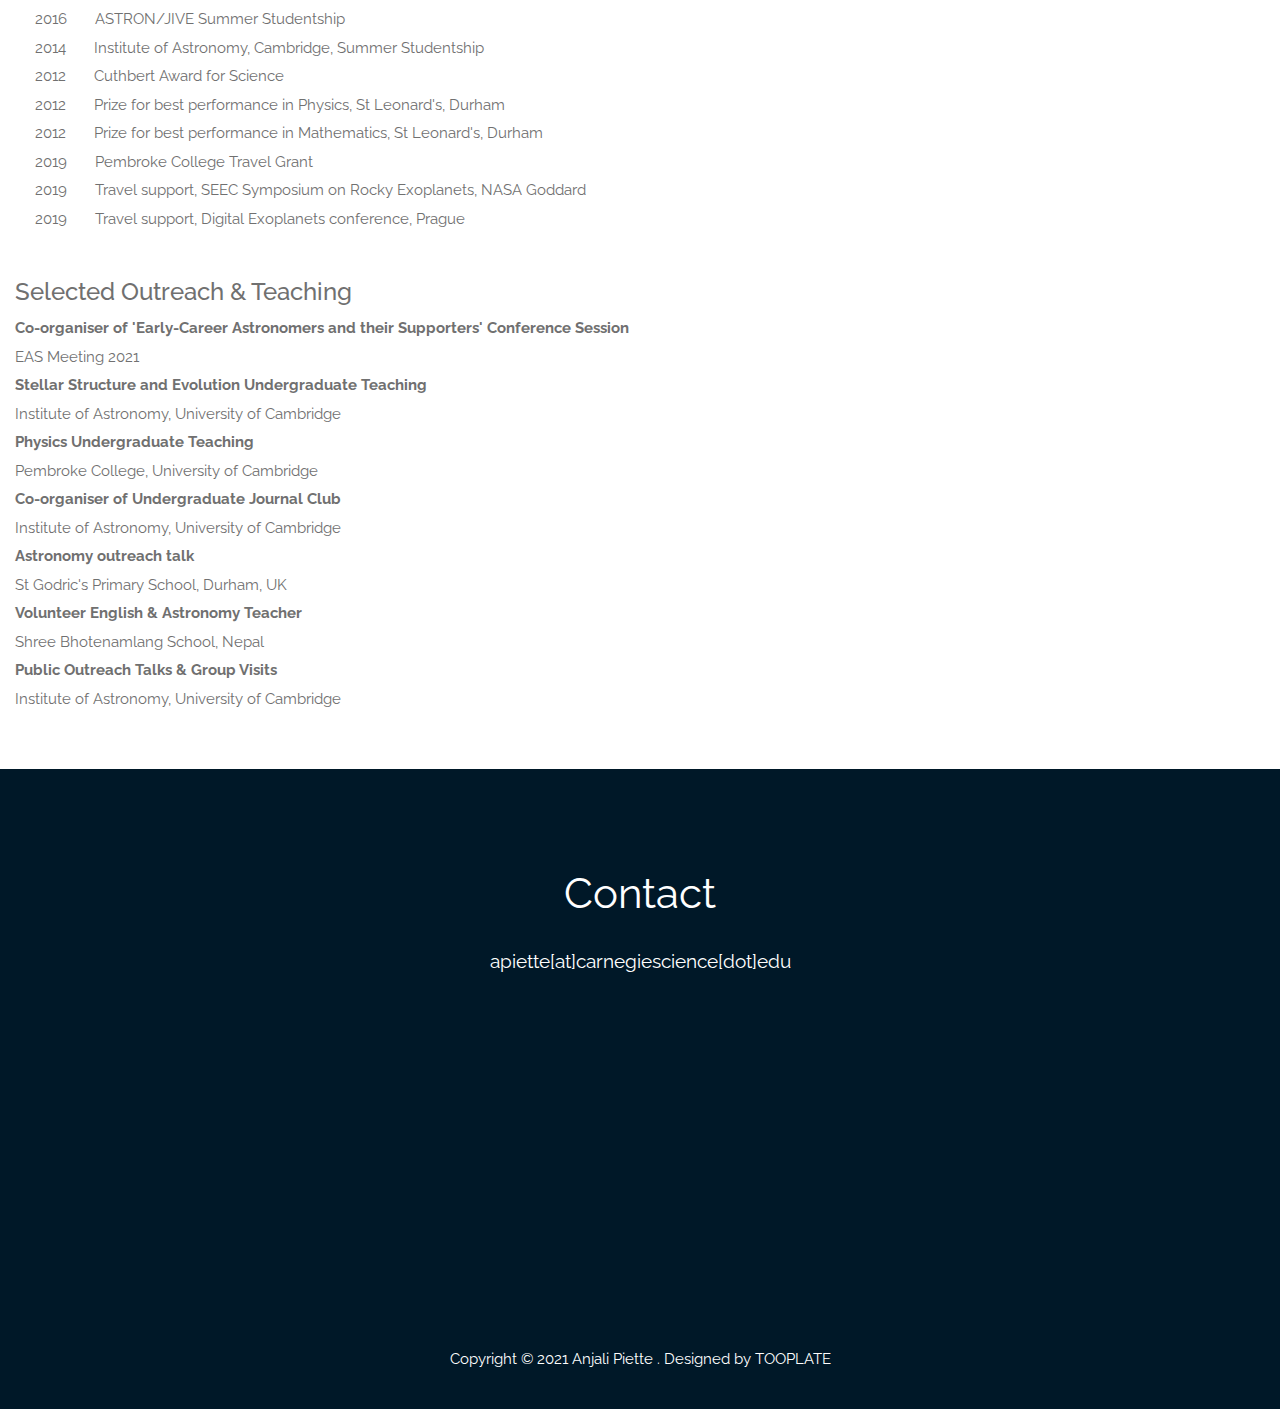
==== commit b302c44e: "AprilUpdate0" ====
--- a/index.html
+++ b/index.html
@@ -17,14 +17,14 @@
 -->
 
   </head>
-  <body>    
+  <body>
     <!-- Hero section -->
     <section id="home" class="text-white tm-font-big">
       <!-- Navigation -->
-      <nav class="navbar navbar-expand-md tm-navbar" id="tmNav">              
-        <div class="container">   
-            
-            
+      <nav class="navbar navbar-expand-md tm-navbar" id="tmNav">
+        <div class="container">
+
+
           <button class="navbar-toggler" type="button" data-toggle="collapse" data-target="#navbarSupportedContent" aria-controls="navbarSupportedContent" aria-expanded="false" aria-label="Toggle navigation">
             <i class="fas fa-bars navbar-toggler-icon"></i>
           </button>
@@ -34,138 +34,142 @@
                   <a class="nav-link tm-nav-link" href="#home">Home</a>
               </li>
               <li class="nav-item">
-                  <a class="nav-link tm-nav-link" href="#research">Research</a>
+                  <a class="nav-link tm-nav-link" href="#whatwedo">Research</a>
               </li>
               <li class="nav-item">
-                <a class="nav-link tm-nav-link" href="#publications">Publications</a>
+                <a class="nav-link tm-nav-link" href="#testimonials">Publications</a>
               </li>
               <li class="nav-item">
-                  <a class="nav-link tm-nav-link" href="#about">About</a>
+                  <a class="nav-link tm-nav-link" href="#gallery">About</a>
               </li>
               <li class="nav-item">
                   <a class="nav-link tm-nav-link" href="#contact">Contact</a>
-              </li>                    
+              </li>
             </ul>
-          </div>        
+          </div>
         </div>
       </nav>
-      <div class="text-center tm-hero-text-container tm-parallax-1">
-      	    <p style="padding-top:5%; padding-bottom:6%"><img src="img/photo_Anjali.jpg" alt="Photo" style="width:16vmax; height:16vmax; border-radius: 50%; align:center"></p>
+      <div class="text-center tm-hero-text-container">
+      	    <p style="padding-top:10%; padding-bottom:6%"><img src="img/photo_Anjali.jpg" alt="Photo" style="width:160px; height:160px; border-radius: 50%; align:center"></p>
         <div class="tm-hero-text-container-inner">
-            <h1 class="tm-hero-title" style="font-size:4vmax">Anjali Piette</h1>
-            <p class="tm-hero-subtitle" style="margin:1% 20%; font-size:2vmax">
-              I'm a Carnegie Postdoctoral Fellow at the <br>Earth &amp Planets Laboratory, Carnegie Institution for Science. <br><br></p>
-              <p class="tm-hero-subtitle" style="margin:1% 15%; font-size:1.2vmax"> I study the atmospheres of a wide range of exoplanets, from temperate low-mass planets to highly-irradiated gas giants and isolated brown dwarfs. I'm especially interested in what the emission spectra of these atmospheres can tell us about their temperature profiles, energy transport, potential surface/interior properties and atmospheric chemistry/clouds. In my work, I use self-consistent atmospheric models to understand how various physical processes affect the temperature profile and emission spectrum of the atmosphere. I also use atmospheric retrievals to understand what we can learn about these planets with observations from facilities such as the upcoming James Webb Space Telescope.
+            <h1 class="tm-hero-title">Anjali Piette</h1>
+            <p class="tm-hero-subtitle" style="margin:1% 20%; font-size:27px">
+              I'm a Carnegie Postdoctoral Fellow at the Earth &amp Planets Laboratory, Carnegie Institution for Science. <br><br></p>
+              <p class="tm-hero-subtitle" style="margin:1% 20%; font-size:17px"> I study the atmospheres of a wide range of exoplanets, from temperate low-mass planets to highly-irradiated gas giants and isolated brown dwarfs. I'm especially interested in what the emission spectra of these atmospheres can tell us about their temperature profiles, energy transport, potential surface/interior properties and atmospheric chemistry/clouds. In my work, I use self-consistent atmospheric models to understand how various physical processes affect the temperature profile and emission spectrum of the atmosphere. I also use atmospheric retrievals to understand what we can learn about these planets with observations from facilities such as the upcoming James Webb Space Telescope.
             </p>
-        </div>        
+        </div>
       </div>
 
-    
+
     </section>
 
-    <section id="research" class="tm-section-pad-top">
-      
+    <section id="whatwedo" class="tm-section-pad-top">
+
       <div class="container">
 
             <div class="row tm-content-box"><!-- first row -->
                 <div class="col-lg-12 col-xl-12">
                     <div class="tm-intro-text-container">
-                        <h2 class="tm-text-primary mb-4 tm-section-title" style="text-align: center; font-size:3vmax">Research</h2>
-                        <p class="mb-4 tm-intro-text" style="margin:1% 5%; font-size:1.3vmax">
-                          I am interested in the atmospheres of a wide range of exoplanets, from temperate low-mass planets to highly-irradiated gas giants and isolated brown dwarfs. In particular, I work on the thermal profiles and emission spectra of these atmospheres, and what they can tell us about their complex physical processes. Please see below for selected recent results. For more publications, please see <a href="#publications">Publications</a>.</p>
+                        <h2 class="tm-text-primary mb-4 tm-section-title" style="text-align: center">Research</h2>
+                        <p class="mb-4 tm-intro-text">
+                          I am interested in the atmospheres of a wide range of exoplanets, from temperate low-mass planets to highly-irradiated gas giants and isolated brown dwarfs. In particular, I work on the thermal profiles and emission spectra of these atmospheres, and what they can tell us about their complex physical processes. Please see below for selected recent results. For more publications, please see <a href="#testimonials">Publications</a>.</p>
                     </div>
                 </div>
 
             </div><!-- first row -->
-            
+
             <div class="row tm-content-box"><!-- second row -->
 
                 <div class="col-lg-6">
-<p style="padding-top:-100pt; padding-bottom:-2%;text-align:center"><a href="https://ui.adsabs.harvard.edu/abs/2020ApJ...904..154P/abstract" target="_blank"><img src="img/MN.png" alt="Photo" style="width:10vmax; height:10vmax; border-radius: 50%" class="center"></a></p>
+<p style="padding-top:-100pt; padding-bottom:-2%;text-align:center"><a href="https://ui.adsabs.harvard.edu/abs/2020ApJ...904..154P/abstract" target="_blank"><img src="img/MN.png" alt="Photo" style="width:150px; height:150px; border-radius: 50%" class="center"></a></p>
                     <div class="tm-intro-text-container">
-                        <h3 class="tm-text-primary mb-4" style="margin:1% 0.5% 1% 5%; font-size:1.5vmax">Temperature profiles and emission spectra of mini-Neptune atmospheres</h3>
-                        <p class="mb-4 tm-intro-text" style="margin:1% 1% 0.5% 5%; font-size:1vmax">
+                        <h3 class="tm-text-primary mb-4">Temperature profiles and emission spectra of mini-Neptune atmospheres</h3>
+                        <p class="mb-4 tm-intro-text" style="font-size:15px">
                           With their relatively large scale heights and large planet-star contrasts, mini-Neptunes are currently ideal targets towards the goal of characterising temperate low-mass exoplanets. Indeed, atmospheric observations of mini-Neptunes orbiting M-dwarfs are beginning to provide constraints on their chemical and thermal properties, while also providing clues about their interiors and potential surfaces. <br><br> In this work, we explore various aspects of mini-Neptunes, including radiative/convective energy transport, boundary conditions for the interior, and their potential habitability. We use self-consistent atmospheric models to investigate the effects of irradiation, internal flux, metallicity, clouds and hazes on the temperature profiles and thermal emission spectra of temperate mini-Neptune atmospheres. We find a range of physically-motivated atmospheric conditions that allow for liquid water under the H2-rich atmospheres of planets such as K2-18 b, and find that observations of thermal emission with JWST/MIRI spectrophotometry can place useful constraints on the habitability of such planets. Our results underpin the potential of temperate mini-Neptunes such as K2-18 b as promising candidates in the search for habitable exoplanets. <a href="https://ui.adsabs.harvard.edu/abs/2020ApJ...904..154P/abstract" target="_blank"><i>Piette, A. A. A. & Madhusudhan, N. (2020), ApJ, 904, 154 </i></a></p>
                     </div>
                 </div>
-                
+
 
                 <div class="col-lg-6">
-<p style="padding-top:-100pt; padding-bottom:-2%;text-align:center"><a href="https://ui.adsabs.harvard.edu/abs/2020MNRAS.497.5136P/abstract" target="_blank"><img src="img/BD.png" alt="Photo" style="width:10vmax; height:10vmax; border-radius: 50%" class="center"></a></p>
+<p style="padding-top:-100pt; padding-bottom:-2%;text-align:center"><a href="https://ui.adsabs.harvard.edu/abs/2020MNRAS.497.5136P/abstract" target="_blank"><img src="img/BD.png" alt="Photo" style="width:150px; height:150px; border-radius: 50%" class="center"></a></p>
                     <div class="tm-intro-text-container">
-                        <h3 class="tm-text-primary mb-4" style="margin:1% 0.5% 1% 5%; font-size:1.5vmax" >Considerations for atmospheric retrieval of high-precision brown-dwarf spectra</h3>
-                        <p class="mb-4 tm-intro-text" style="margin:1% 0.5% 1% 5%; font-size:1vmax">
+                        <h3 class="tm-text-primary mb-4">Considerations for atmospheric retrieval of high-precision brown-dwarf spectra</h3>
+                        <p class="mb-4 tm-intro-text" style="font-size:15px">
                           Isolated brown dwarfs provide remarkable laboratories for understanding atmospheric physics in the low-irradiation regime, and can be observed more precisely than exoplanets. As such, they can provide a glimpse into the future of high-SNR observations of exoplanets.<br><br>In this work, we investigate several new considerations that are important for atmospheric retrievals of high-quality thermal emission spectra of sub-stellar objects. We propose a new parametric pressure-temperature profile for brown dwarfs, which is able to capture the steep temperature gradients in brown dwarf atmospheres while avoiding commonly-encountered numerical artefacts. We also demonstrate an approach to include model uncertainties in the retrieval, focusing on uncertainties introduced by finite spectral and vertical resolution. We validate our retrieval framework by applying it to a simulated data set and then apply it to the HST/WFC3 spectrum of the T-dwarf 2MASS J2339+1352, obtaining sub-solar abundances of H2O and CH4 in the object at ~0.1 dex precision. <a href="https://ui.adsabs.harvard.edu/abs/2020MNRAS.497.5136P/abstract" target="_blank"><i>Piette, A. A. A., Madhusudhan, N. (2020) , MNRAS, 497, 5136 </i></a></p>
                     </div>
                 </div>
 
             </div><!-- second row -->
-            
+
             <div class="row tm-content-box"><!-- third row -->
 
                 <div class="col-lg-6">
-<p style="padding-top:-100pt; padding-bottom:-2%;text-align:center"><a href="https://ui.adsabs.harvard.edu/abs/2020ApJ...904..154P/abstract" target="_blank"><img src="img/HJ.png" alt="Photo" style="width:10vmax; height:10vmax; border-radius: 50%" class="center"></a></p>
+<p style="padding-top:-100pt; padding-bottom:-2%;text-align:center"><a href="https://ui.adsabs.harvard.edu/abs/2020ApJ...904..154P/abstract" target="_blank"><img src="img/HJ.png" alt="Photo" style="width:150px; height:150px; border-radius: 50%" class="center"></a></p>
                     <div class="tm-intro-text-container">
-                        <h3 class="tm-text-primary mb-4" style="margin:1% 0.5% 1% 5%; font-size:1.5vmax">Assessing spectra and thermal inversions due to TiO in hot Jupiter atmospheres</h3>
-                        <p class="mb-4 tm-intro-text" style="margin:1% 0.5% 1% 5%; font-size:1vmax">
+                        <h3 class="tm-text-primary mb-4">Assessing spectra and thermal inversions due to TiO in hot Jupiter atmospheres</h3>
+                        <p class="mb-4 tm-intro-text" style="font-size:15px">
                           Thermal inversions have been detected in several hot Jupiter atmospheres, motivating new avenues to understand the many factors affecting their temperature structures. TiO has long been proposed to cause such thermal inversions, and has been detected in the optical and near-infrared. As such detections rely on the accuracy of the TiO cross-sections used, the recently reported TOTO TiO line list provides a new opportunity to investigate these dependences.<br><br>In this work, we find that the improvement in the TOTO line list compared to a previous line list results in observable differences in the spectra of hot Jupiters, particularly in the optical at high resolution. We also explore the interplay between temperature structure, irradiation, and composition with TiO as the primary source of optical opacity, using 1D self-consistent atmospheric models. Among other trends, we find that the propensity for thermal inversions due to TiO peaks at C/O ∼ 0.9, consistent with recent studies. Using these models, we further assess metrics to quantify thermal inversions due to TiO, compared to frequently used Spitzer photometry, over a range in C/O, irradiation, metallicity, gravity, and stellar type. <a href="https://ui.adsabs.harvard.edu/abs/2020MNRAS.496.3870P/abstract" target="_blank"><i>Piette, A. A. A., Madhusudhan, N., McKemmish, L. K., Gandhi, S., Masseron, T., Welbanks, L. (2020), MNRAS, 496, 3870 </i></a></p>
                     </div>
                 </div>
-                
+
 
                 <div class="col-lg-6">
-<p style="padding-top:-100pt; padding-bottom:-2%;text-align:center"><a href="https://ui.adsabs.harvard.edu/abs/2020MNRAS.497.5136P/abstract" target="_blank"><img src="img/K2-18b.png" alt="Photo" style="width:10vmax; height:10vmax; border-radius: 50%" class="center"></a></p>
+<p style="padding-top:-100pt; padding-bottom:-2%;text-align:center"><a href="https://ui.adsabs.harvard.edu/abs/2020MNRAS.497.5136P/abstract" target="_blank"><img src="img/K2-18b.png" alt="Photo" style="width:150px; height:150px; border-radius: 50%" class="center"></a></p>
                     <div class="tm-intro-text-container">
-                        <h3 class="tm-text-primary mb-4" style="margin:1% 0.5% 1% 5%; font-size:1.5vmax">The Interior and Atmosphere of the Habitable-zone Exoplanet K2-18b</h3>
-                        <p class="mb-4 tm-intro-text" style="margin:1% 0.5% 1% 5%; font-size:1vmax">
+                        <h3 class="tm-text-primary mb-4">The Interior and Atmosphere of the Habitable-zone Exoplanet K2-18b</h3>
+                        <p class="mb-4 tm-intro-text" style="font-size:15px">
                           Mini-Neptunes orbiting M-dwarfs provide an excellent opportunity to study low-mass exoplanets in the habitable zone. For example, H2O was recently detected in the atmosphere of the habitable-zone planet K2-18b. The bulk density of K2-18b is between that of Earth and Neptune and may suggest the presence of a H/He atmosphere, though the extent of such an atmosphere, and the conditions which lie beneath, are currently unknown.<br><br>In this work, we use both the bulk properties of K2-18b and its transmission spectrum to place constraints on its atmospheric and interior properties. We find the atmosphere to be H/He-rich with a water mixing fraction of 0.02%-14.8%, consistent with previous studies. Using the atmospheric properties retrieved from the observed transmission spectrum, we self-consistently model the atmosphere of K2-18b considering a range of possible conditions, including internal temperature and composition. We couple these atmospheric models to a self-consistent internal structure model and find a range of solutions consistent with the measured mass and radius of the planet. We find that the water layer beneath the H/He atmosphere can be in the supercritical or liquid phase, and some solutions allow for liquid surface water at habitable temperatures and pressures. These results demonstrate that the potential for habitable conditions may not necessarily be limited to Earth-like rocky planets. <a href="https://ui.adsabs.harvard.edu/abs/2020ApJ...891L...7M/abstract" target="_blank"><i>Madhusudhan, N., Nixon, M. C., Welbanks, L., Piette, A. A. A., Booth, R. A. (2020), ApJL, 891, L7</i></a></p>
                     </div>
                 </div>
 
             </div><!-- third row -->
         </div>
-      
+
     </section>
-    
-    <section id="publications" class="tm-section-pad-top tm-parallax-2">      
+
+    <section id="testimonials" class="tm-section-pad-top tm-parallax-2">
       <div class="container tm-testimonials-content">
         <div class="row">
           <div class="col-lg-12 tm-content-box">
-            <h2 class="text-center mb-4 tm-section-title" style="text-align: center; font-size:3vmax">Selected Publications</h2>
-            <p class="tm-section-desc" style="margin:1% 5%; font-size:1.3vmax">
-              
+            <h2 class="text-center mb-4 tm-section-title">Selected Publications</h2>
+            <p class="mx-auto tm-section-desc text-center">
+              </p>
+
 <!--- List of Publications, use format: <a href="%u">%l (%Y), %j, %V, %p.</a><br> --->
-
-<a href="https://ui.adsabs.harvard.edu/abs/2020ApJ...904..154P">Piette, A. A. A., & Madhusudhan, N. (2020), ApJ, 904, 154.</a><br>
-<a href="https://ui.adsabs.harvard.edu/abs/2020MNRAS.497.5136P">Piette, A. A. A., & Madhusudhan, N. (2020), MNRAS, 497, 5136.</a><br>
-<a href="https://ui.adsabs.harvard.edu/abs/2020MNRAS.496.3870P">Piette, A. A. A., Madhusudhan, N., McKemmish, L. K., Gandhi, S., Masseron, T., & Welbanks, L. (2020), MNRAS, 496, 3870.</a><br><br>
-
-<a href="https://ui.adsabs.harvard.edu/abs/2021ApJ...918....1M">Madhusudhan, N., Piette, A. A. A., & Constantinou, S. (2021), ApJ, 918, 1.</a><br>
-<a href="https://ui.adsabs.harvard.edu/abs/2021A&A...648A..71V">von Essen, C., Mallonn, M., Piette, A., Cowan, N. B., Madhusudhan, N., Agol, E., Antoci, V., Poppenhaeger, K., Stassun, K. G., Khalafinejad, S., & Tautvaišienė, G. (2021), A&ampA, 648, A71.</a><br>
-<a href="https://ui.adsabs.harvard.edu/abs/2020ApJ...897L...5B">Ben-Yami, M., Madhusudhan, N., Cabot, S. H. C., Constantinou, S., Piette, A., Gandhi, S., & Welbanks, L. (2020), ApJL, 897, L5.</a><br>
-<a href="https://ui.adsabs.harvard.edu/abs/2020MNRAS.494.5110B">Broderick, J. W., Shimwell, T. W., Gourdji, K., Rowlinson, A., Nissanke, S., Hotokezaka, K., Jonker, P. G., Tasse, C., Hardcastle, M. J., Oonk, J. B. R., Fender, R. P., Wijers, R. A. M. J., Shulevski, A., Stewart, A. J., ter Veen, S., Moss, V. A., van der Wiel, M. H. D., Nichols, D. A., Piette, A. et al. (2020), MNRAS, 494, 5110.</a><br>
-<a href="https://ui.adsabs.harvard.edu/abs/2020MNRAS.494..363C">Cabot, S. H. C., Madhusudhan, N., Welbanks, L., Piette, A., & Gandhi, S. (2020), MNRAS, 494, 363.</a><br>
-<a href="https://ui.adsabs.harvard.edu/abs/2020ApJ...891L...7M">Madhusudhan, N., Nixon, M. C., Welbanks, L., Piette, A. A. A., & Booth, R. A. (2020), ApJL, 891, L7.</a><br>
-<a href="https://ui.adsabs.harvard.edu/abs/2019AJ....158..228G">Gandhi, S., Madhusudhan, N., Hawker, G., & Piette, A. (2019), AJ, 158, 228.</a><br>
-<a href="https://ui.adsabs.harvard.edu/abs/2015MNRAS.449.2304K">Kennedy, G. M., & Piette, A. (2015), MNRAS, 449, 2304.</a><br>
-
-</p>
+<a href="https://ui.adsabs.harvard.edu/abs/2022MNRAS.511.2565P">Piette, A. A. A., Madhusudhan, N., & Mandell, A. M. (2022), HyDRo: atmospheric retrieval of rocky exoplanets in thermal emission, \mnras, 511, 2565.</a><br>
+<a href="https://ui.adsabs.harvard.edu/abs/2020ApJ...904..154P">Piette, A. A. A., & Madhusudhan, N. (2020), On the Temperature Profiles and Emission Spectra of Mini-Neptune Atmospheres, \apj, 904, 154.</a><br>
+<a href="https://ui.adsabs.harvard.edu/abs/2020MNRAS.497.5136P">Piette, A. A. A., & Madhusudhan, N. (2020), Considerations for atmospheric retrieval of high-precision brown dwarf spectra, \mnras, 497, 5136.</a><br>
+<a href="https://ui.adsabs.harvard.edu/abs/2020MNRAS.496.3870P">Piette, A. A. A., Madhusudhan, N., McKemmish, L. K., Gandhi, S., Masseron, T., & Welbanks, L. (2020), Assessing spectra and thermal inversions due to TiO in hot Jupiter atmospheres, \mnras, 496, 3870.</a><br>
+
+<a href="https://ui.adsabs.harvard.edu/abs/2022MNRAS.tmp..941B">Blažek, M., Kabáth, P., Piette, A. A. A., Madhusudhan, N., Skarka, M., Šubjak, J., Anderson, D. R., Boffin, H. M. J., Cáceres, C. C., Gibson, N. P., Hoyer, S., Ivanov, V. D., & Rojo, P. M. (2022), Constraints on TESS albedos for five hot Jupiters, \mnras,.</a><br>
+<a href="https://ui.adsabs.harvard.edu/abs/2021ApJ...918....1M">Madhusudhan, N., Piette, A. A. A., & Constantinou, S. (2021), Habitability and Biosignatures of Hycean Worlds, \apj, 918, 1.</a><br>
+<a href="https://ui.adsabs.harvard.edu/abs/2021yCat..36480071V">von Essen, C., Mallonn, M., Piette, A., Cowan, N. B., Madhusudhan, N., Agol, E., Antoci, V., Poppenhaeger, K., Stassun, K. G., Khalafinejad, S., & Tautvaisiene, G. (2021), VizieR Online Data Catalog: TESS optical phase curve of KELT-1b (von Essen+, 2021), VizieR Online Data Catalog, J/A+A/648/A71.</a><br>
+<a href="https://ui.adsabs.harvard.edu/abs/2021A&A...648A..71V">von Essen, C., Mallonn, M., Piette, A., Cowan, N. B., Madhusudhan, N., Agol, E., Antoci, V., Poppenhaeger, K., Stassun, K. G., Khalafinejad, S., & Tautvaišienė, G. (2021), TESS unveils the optical phase curve of KELT-1b. Thermal emission and ellipsoidal variation from the brown dwarf companion along with the stellar activity, \aap, 648, A71.</a><br>
+<a href="https://ui.adsabs.harvard.edu/abs/2021jwst.prop.2722M">Madhusudhan, N., Constantinou, S., Moses, J. I., Piette, A., & Sarkar, S. (2021), Chemical Disequilibrium in a Temperate sub-Neptune, JWST Proposal. Cycle 1, 2722.</a><br>
+<a href="https://ui.adsabs.harvard.edu/abs/2020ApJ...897L...5B">Ben-Yami, M., Madhusudhan, N., Cabot, S. H. C., Constantinou, S., Piette, A., Gandhi, S., & Welbanks, L. (2020), Neutral Cr and V in the Atmosphere of Ultra-hot Jupiter WASP-121 b, \apjl, 897, L5.</a><br>
+<a href="https://ui.adsabs.harvard.edu/abs/2020MNRAS.494.5110B">Broderick, J. W., Shimwell, T. W., Gourdji, K., Rowlinson, A., Nissanke, S., Hotokezaka, K., Jonker, P. G., Tasse, C., Hardcastle, M. J., Oonk, J. B. R., Fender, R. P., Wijers, R. A. M. J., Shulevski, A., Stewart, A. J., ter Veen, S., Moss, V. A., van der Wiel, M. H. D., Nichols, D. A., Piette, A., Bell, M. E., Carbone, D., Corbel, S., Eislöffel, J., Grießmeier, J.-M., Keane, E. F., Law, C. J., Muñoz-Darias, T., Pietka, M., Serylak, M., van der Horst, A. J., van Leeuwen, J., Wijnands, R., Zarka, P., Anderson, J. M., Bentum, M. J., Blaauw, R., Brouw, W. N., Brüggen, M., Ciardi, B., de Vos, M., Duscha, S., Fallows, R. A., Franzen, T. M. O., Garrett, M. A., Gunst, A. W., Hoeft, M., Hörandel, J. R., Iacobelli, M., Jütte, E., Koopmans, L. V. E., Krankowski, A., Maat, P., Mann, G., Mulder, H., Nelles, A., Paas, H., Pandey-Pommier, M., Pekal, R., Reich, W., Röttgering, H. J. A., Schwarz, D. J., Smirnov, O., Soida, M., Toribio, M. C., van Haarlem, M. P., van Weeren, R. J., Vocks, C., Wucknitz, O., & Zucca, P. (2020), LOFAR 144-MHz follow-up observations of GW170817, \mnras, 494, 5110.</a><br>
+<a href="https://ui.adsabs.harvard.edu/abs/2020MNRAS.494..363C">Cabot, S. H. C., Madhusudhan, N., Welbanks, L., Piette, A., & Gandhi, S. (2020), Detection of neutral atomic species in the ultra-hot Jupiter WASP-121b, \mnras, 494, 363.</a><br>
+<a href="https://ui.adsabs.harvard.edu/abs/2020ApJ...891L...7M">Madhusudhan, N., Nixon, M. C., Welbanks, L., Piette, A. A. A., & Booth, R. A. (2020), The Interior and Atmosphere of the Habitable-zone Exoplanet K2-18b, \apjl, 891, L7.</a><br>
+<a href="https://ui.adsabs.harvard.edu/abs/2019AJ....158..228G">Gandhi, S., Madhusudhan, N., Hawker, G., & Piette, A. (2019), HyDRA-H: Simultaneous Hybrid Retrieval of Exoplanetary Emission Spectra, \aj, 158, 228.</a><br>
+<a href="https://ui.adsabs.harvard.edu/abs/2015MNRAS.449.2304K">Kennedy, G. M., & Piette, A. (2015), Warm exo-Zodi from cool exo-Kuiper belts: the significance of P-R drag and the inference of intervening planets, \mnras, 449, 2304.</a><br>
+
+
 
           </div>
         </div>
       </div>
       <div class="tm-bg-overlay"></div>
     </section>
-    
-    <section id="about" class="tm-section-pad-top">
+
+    <section id="gallery" class="tm-section-pad-top">
       <div class="container tm-container-gallery">
-        <div class="row" >
+        <div class="row">
           <div class="text-center col-12">
-              <h2 class="tm-text-primary tm-section-title mb-4" style="text-align: center; font-size:3vmax">About</h2>
-          </div> 
+              <h2 class="tm-text-primary tm-section-title mb-4">About</h2>
+          </div>
 	 <div class="col-12">
-              <h4 style="font-size:2vmax">Education</h4>
-              <p class="mx-auto" style="font-size:1.3vmax">
+              <h4>Education</h4>
+              <p class="mx-auto" style="font-size:15px">
                 <b>Ph.D. Astronomy, Institute of Astronomy, University of Cambridge</b><br>
 	        <i>Thermal and Radiative Properties of Exoplanet Atmospheres Across the Mass Range</i><br>
 		Supervisor: Dr Nikku Madhusudhan 
@@ -180,11 +184,11 @@
 		<br><br>
 
               </p>
-          </div>  
+          </div>
 
 	 <div class="col-12">
-              <h4 style="font-size:2vmax">Selected Awards &amp Scholarships</h4>
-              <p class="mx-auto" style="font-size:1.3vmax">
+              <h4>Selected Awards &amp Scholarships</h4>
+              <p class="mx-auto" style="font-size:15px">
 
      2021       Carnegie Postdoctoral Fellowship <br>
      2020      Murdin Prize, IoA Cambridge <br>
@@ -203,11 +207,11 @@
 <br><br>
 
               </p>
-          </div>  
+          </div>
 
 	 <div class="col-12">
-              <h4 style="font-size:2vmax">Selected Outreach &amp Teaching</h4>
-              <p class="mx-auto" style="font-size:1.3vmax">
+              <h4>Selected Outreach &amp Teaching</h4>
+              <p class="mx-auto" style="font-size:15px">
 
 <b>Co-organiser of 'Early-Career Astronomers and their Supporters' Conference Session</b><br>
 EAS Meeting 2021<br>
@@ -232,44 +236,44 @@
 
 
               </p>
-          </div> 
-         
+          </div>
+
         </div>
       </div>
     </section>
 
     <!-- Contact -->
     <section id="contact" class="tm-section-pad-top tm-parallax-2">
-    
+
       <div class="container tm-container-contact">
-        
+
         <div class="row">
-            
+
             <div class="text-center col-12">
-                <h2 class="tm-section-title mb-4" style="font-size:3vmax">Contact</h2>
-                <p class="mb-5" style="font-size:2vmax">
+                <h2 class="tm-section-title mb-4">Contact</h2>
+                <p class="mb-5">
                  apiette[at]carnegiescience[dot]edu
                 </p><br>
             </div>
-            
-        
+
+
       </div>
 
       	<footer class="text-center small tm-footer">
           <p class="mb-0">
-          Copyright &copy; 2021 Anjali Piette 
-          
+          Copyright &copy; 2021 Anjali Piette
+
           . <a rel="nofollow" href="https://www.tooplate.com" title="HTML templates">Designed by TOOPLATE</a></p>
         </footer>
 
     </section>
-    
-    <script src="js/jquery-1.9.1.min.js"></script>     
+
+    <script src="js/jquery-1.9.1.min.js"></script>
     <script src="slick/slick.min.js"></script>
     <script src="magnific-popup/jquery.magnific-popup.min.js"></script>
     <script src="js/easing.min.js"></script>
-    <script src="js/jquery.singlePageNav.min.js"></script>     
-    <script src="js/bootstrap.min.js"></script> 
+    <script src="js/jquery.singlePageNav.min.js"></script>
+    <script src="js/bootstrap.min.js"></script>
     <script>
 
       function getOffSet(){
@@ -278,7 +282,7 @@
 
         if(windowHeight > 500) {
           _offset = 400;
-        } 
+        }
         if(windowHeight > 680) {
           _offset = 300
         }
@@ -297,7 +301,7 @@
       }
 
       // Parallax function
-      // Adapted based on https://codepen.io/roborich/pen/wpAsm        
+      // Adapted based on https://codepen.io/roborich/pen/wpAsm
       var background_image_parallax = function($object, multiplier, forceSet){
         multiplier = typeof multiplier !== 'undefined' ? multiplier : 0.5;
         multiplier = 1 - multiplier;
@@ -307,7 +311,7 @@
         if(forceSet) {
           setParallaxPosition($doc, multiplier, $object);
         } else {
-          $(window).scroll(function(){          
+          $(window).scroll(function(){
             setParallaxPosition($doc, multiplier, $object);
           });
         }
@@ -318,12 +322,12 @@
         multiplier = 1 - multiplier;
         var $doc = $(document);
         $object.css({"background-attachment" : "fixed"});
-        
+
         $(window).scroll(function(){
           if($(window).width() > 768) {
             var firstTop = $object.offset().top,
                 pos = $(window).scrollTop(),
-                yPos = Math.round((multiplier * (firstTop - pos)) - 186);              
+                yPos = Math.round((multiplier * (firstTop - pos)) - 186);
 
             var bg_css = 'center ' + yPos + 'px';
 
@@ -333,38 +337,38 @@
           }
         });
       };
-      
+
       $(function(){
         // Hero Section - Background Parallax
         background_image_parallax($(".tm-parallax"), 0.30, false);
-        background_image_parallax_2($("#contact"), 0.80);   
-        background_image_parallax_2($("#testimonials"), 0.80);   
-        
+        background_image_parallax_2($("#contact"), 0.80);
+        background_image_parallax_2($("#testimonials"), 0.80);
+
         // Handle window resize
         window.addEventListener('resize', function(){
           background_image_parallax($(".tm-parallax"), 0.30, true);
         }, true);
 
         // Detect window scroll and update navbar
-        $(window).scroll(function(e){          
+        $(window).scroll(function(e){
           if($(document).scrollTop() > 120) {
             $('.tm-navbar').addClass("scroll");
           } else {
             $('.tm-navbar').removeClass("scroll");
           }
         });
-        
-        // Close mobile menu after click 
+
+        // Close mobile menu after click
         $('#tmNav a').on('click', function(){
-          $('.navbar-collapse').removeClass('show'); 
+          $('.navbar-collapse').removeClass('show');
         })
 
         // Scroll to corresponding section with animation
         $('#tmNav').singlePageNav({
           'easing': 'easeInOutExpo',
           'speed': 600
-        });        
-        
+        });
+
         // Add smooth scrolling to all links
         // https://www.w3schools.com/howto/howto_css_smooth_scroll.asp
         $("a").on('click', function(event) {
@@ -406,12 +410,12 @@
               settings: {
                 slidesToShow: 2
               }
-            }, 
+            },
             {
               breakpoint: 480,
               settings: {
                   slidesToShow: 1
-              }                 
+              }
             }
           ]
         });
@@ -456,4 +460,4 @@
       });
     </script>
   </body>
-</html>+</html>
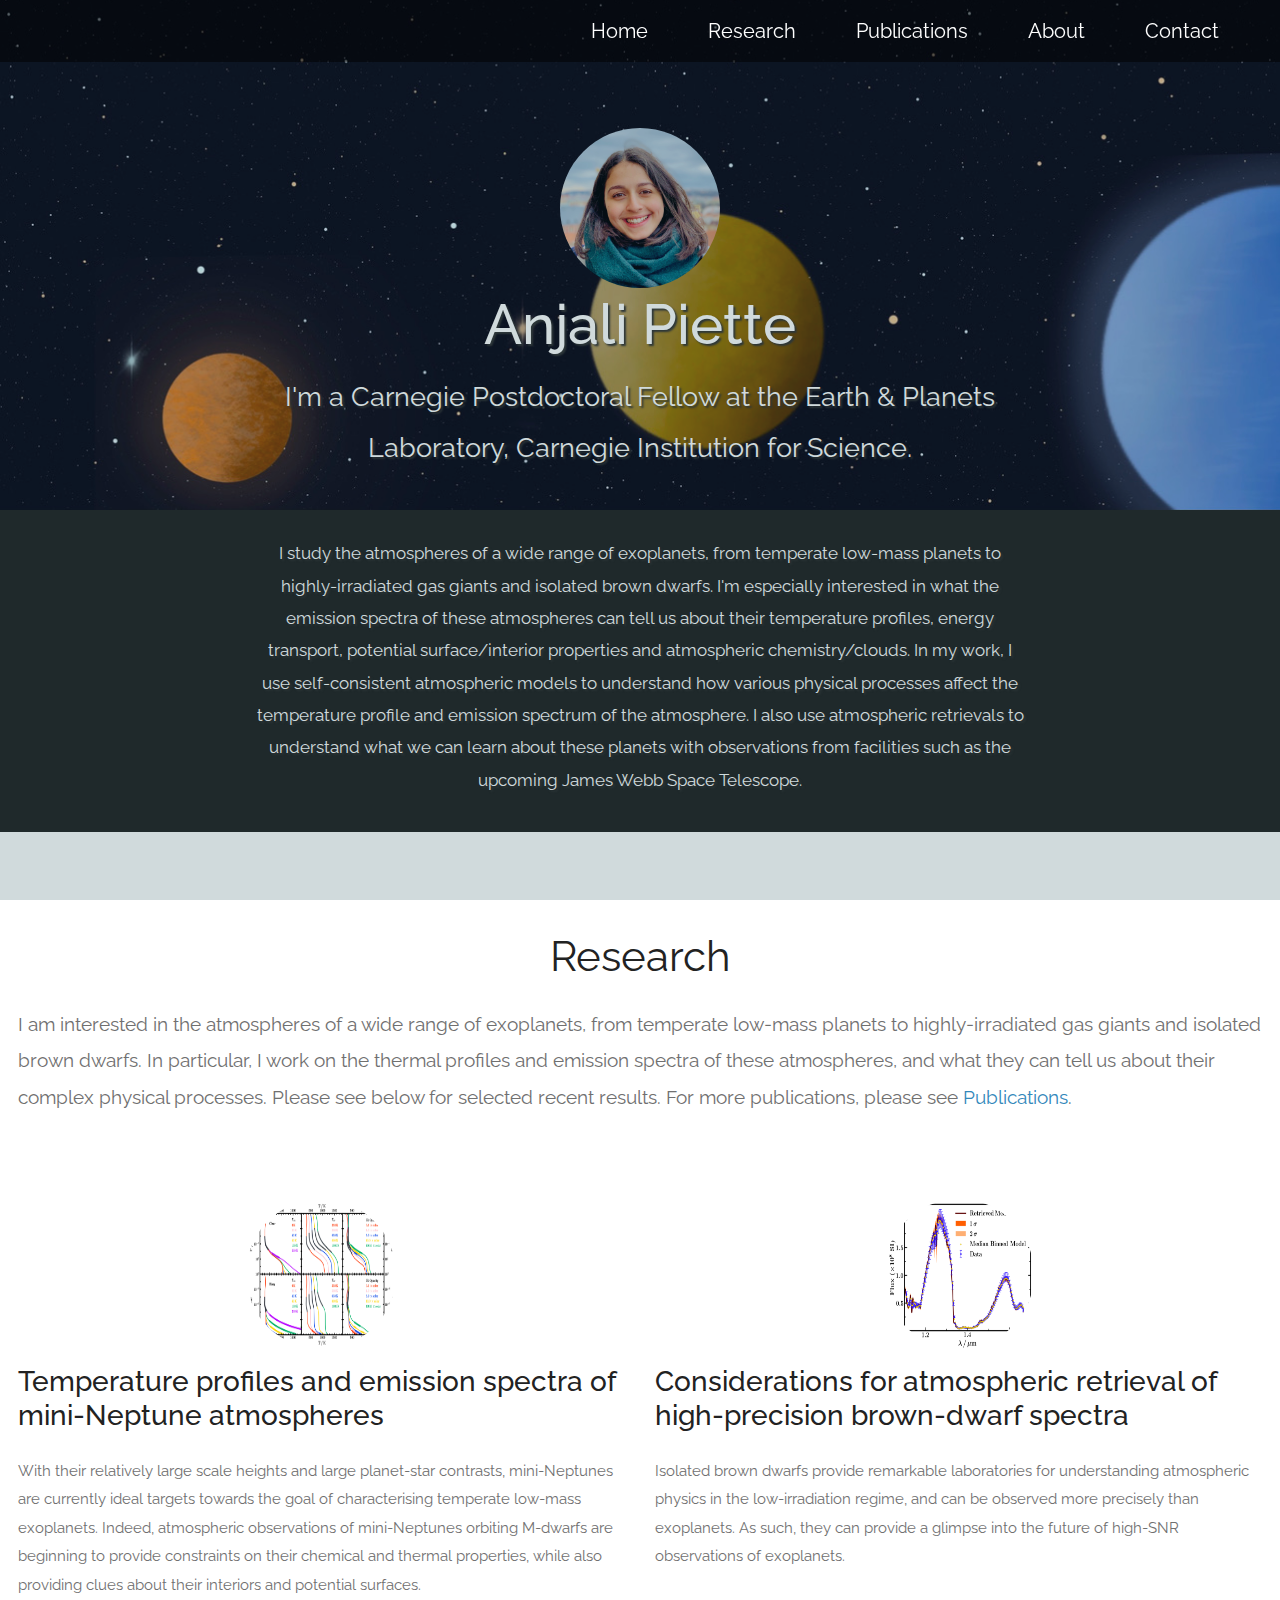
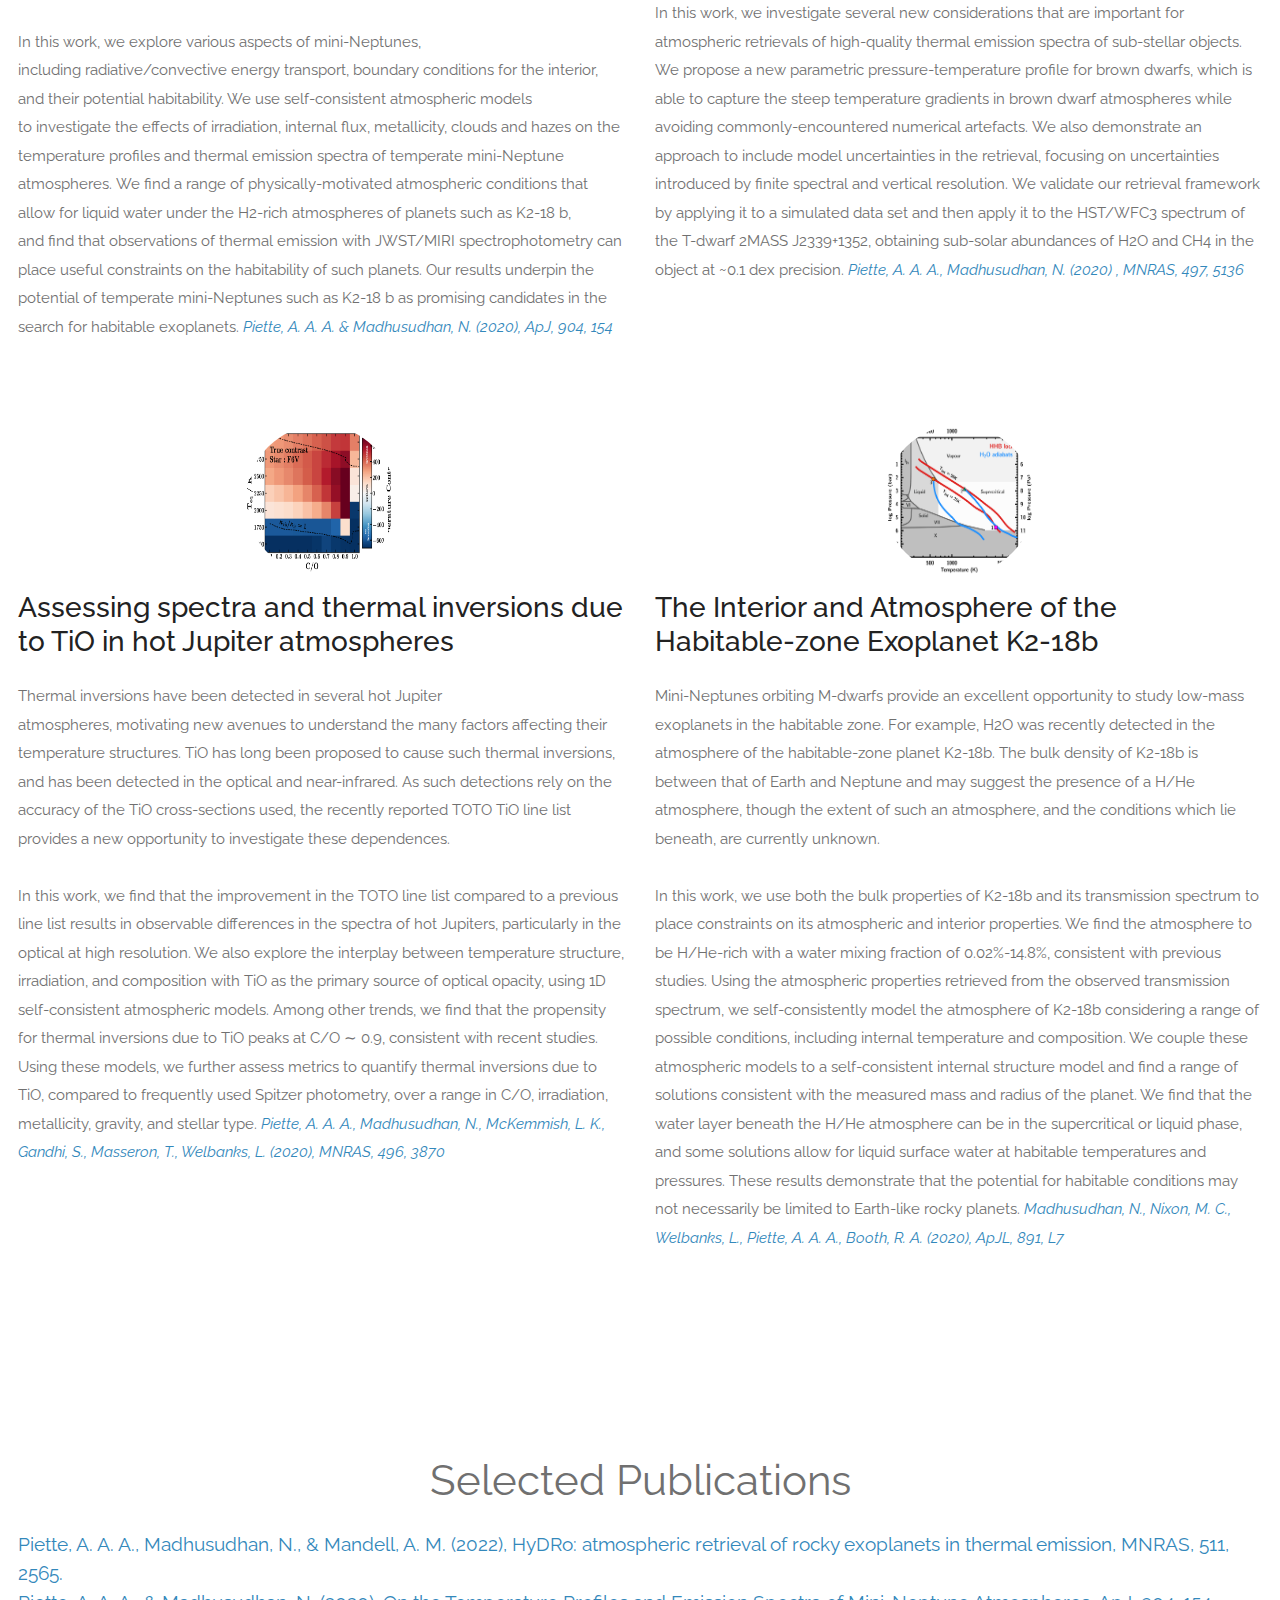
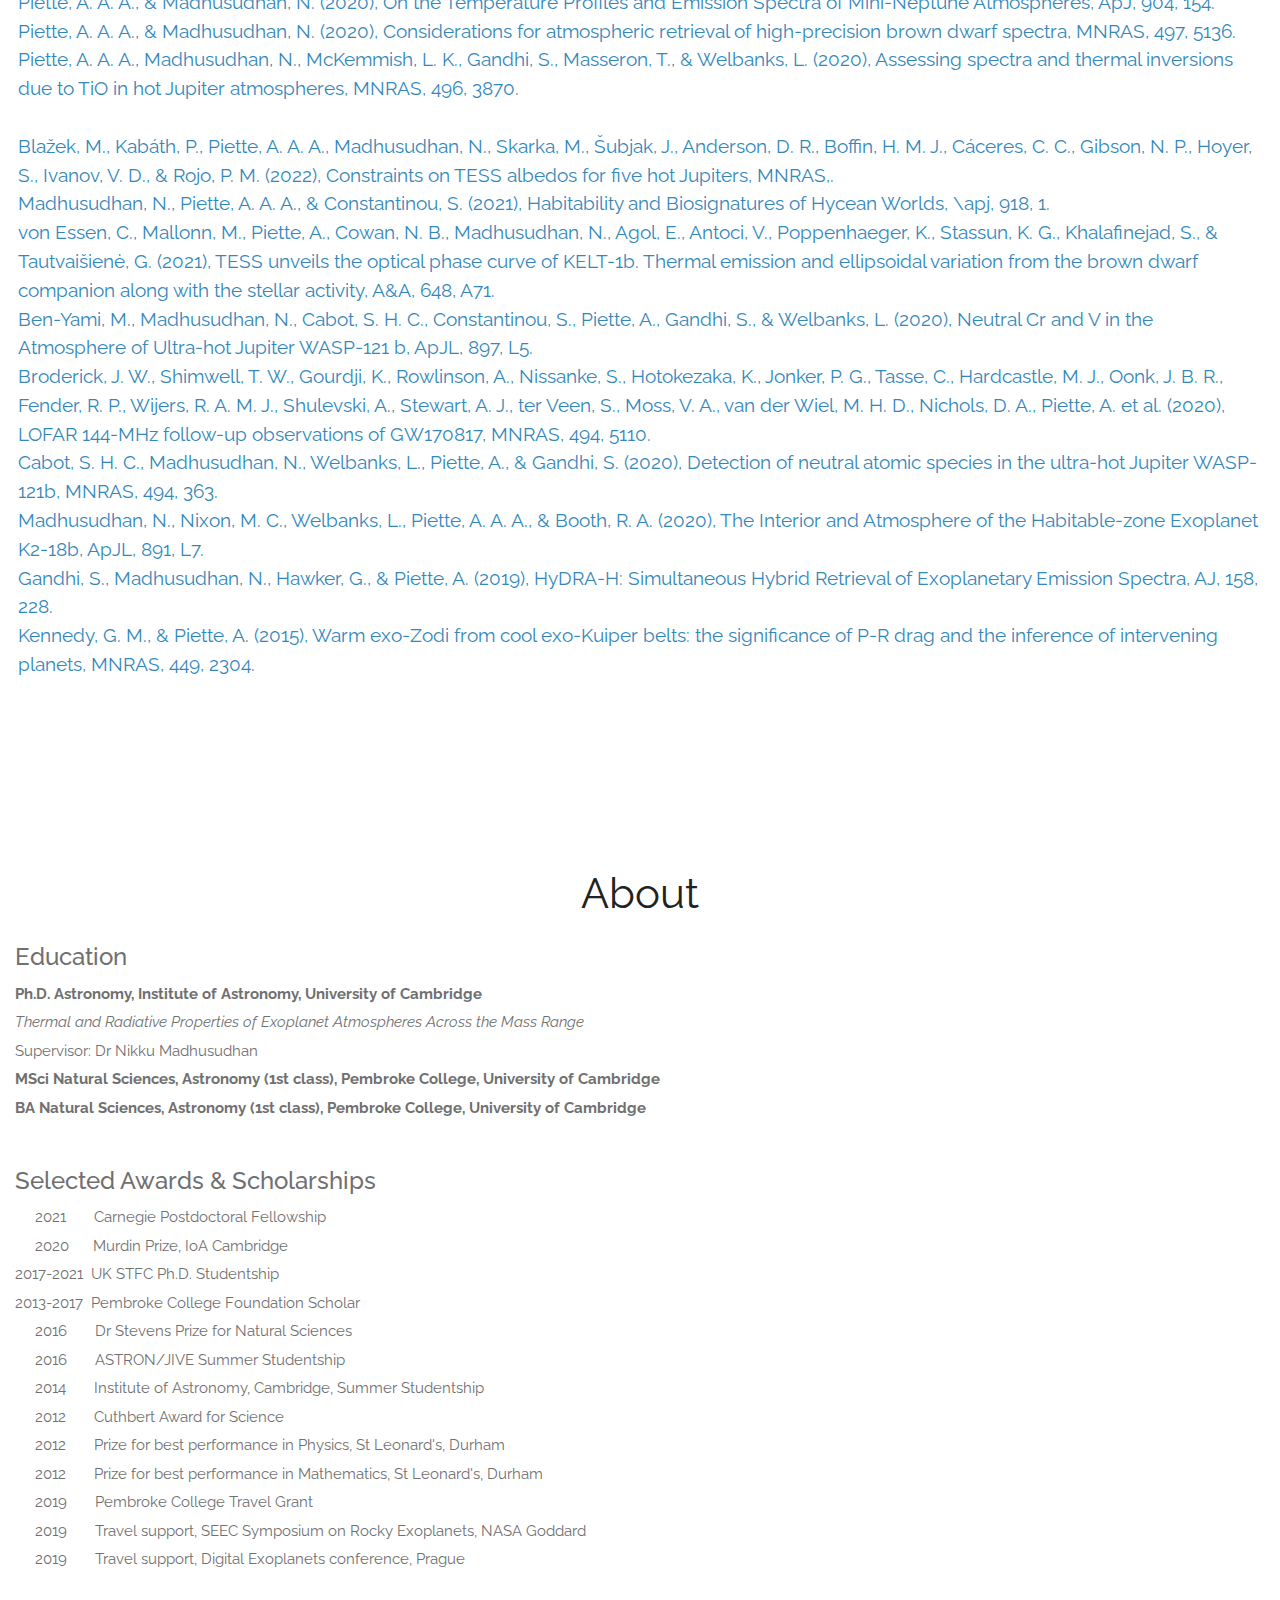
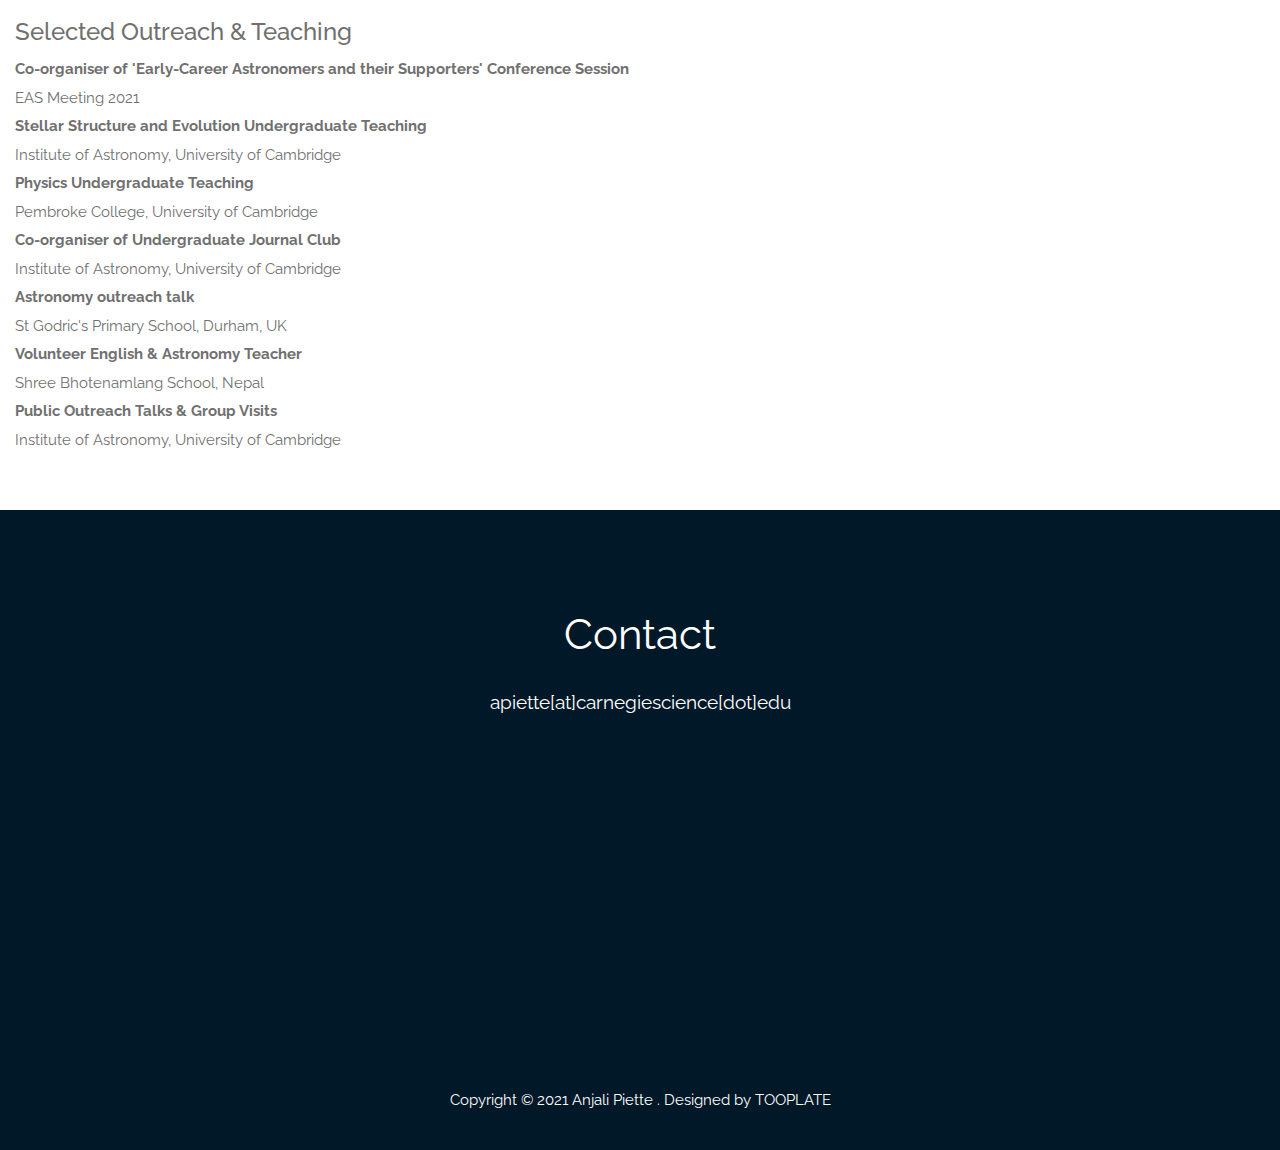
==== commit cd803fc3: "Update index.html" ====
--- a/index.html
+++ b/index.html
@@ -136,22 +136,20 @@
               </p>
 
 <!--- List of Publications, use format: <a href="%u">%l (%Y), %j, %V, %p.</a><br> --->
-<a href="https://ui.adsabs.harvard.edu/abs/2022MNRAS.511.2565P">Piette, A. A. A., Madhusudhan, N., & Mandell, A. M. (2022), HyDRo: atmospheric retrieval of rocky exoplanets in thermal emission, \mnras, 511, 2565.</a><br>
-<a href="https://ui.adsabs.harvard.edu/abs/2020ApJ...904..154P">Piette, A. A. A., & Madhusudhan, N. (2020), On the Temperature Profiles and Emission Spectra of Mini-Neptune Atmospheres, \apj, 904, 154.</a><br>
-<a href="https://ui.adsabs.harvard.edu/abs/2020MNRAS.497.5136P">Piette, A. A. A., & Madhusudhan, N. (2020), Considerations for atmospheric retrieval of high-precision brown dwarf spectra, \mnras, 497, 5136.</a><br>
-<a href="https://ui.adsabs.harvard.edu/abs/2020MNRAS.496.3870P">Piette, A. A. A., Madhusudhan, N., McKemmish, L. K., Gandhi, S., Masseron, T., & Welbanks, L. (2020), Assessing spectra and thermal inversions due to TiO in hot Jupiter atmospheres, \mnras, 496, 3870.</a><br>
-
-<a href="https://ui.adsabs.harvard.edu/abs/2022MNRAS.tmp..941B">Blažek, M., Kabáth, P., Piette, A. A. A., Madhusudhan, N., Skarka, M., Šubjak, J., Anderson, D. R., Boffin, H. M. J., Cáceres, C. C., Gibson, N. P., Hoyer, S., Ivanov, V. D., & Rojo, P. M. (2022), Constraints on TESS albedos for five hot Jupiters, \mnras,.</a><br>
+<a href="https://ui.adsabs.harvard.edu/abs/2022MNRAS.511.2565P">Piette, A. A. A., Madhusudhan, N., & Mandell, A. M. (2022), HyDRo: atmospheric retrieval of rocky exoplanets in thermal emission, MNRAS, 511, 2565.</a><br>
+<a href="https://ui.adsabs.harvard.edu/abs/2020ApJ...904..154P">Piette, A. A. A., & Madhusudhan, N. (2020), On the Temperature Profiles and Emission Spectra of Mini-Neptune Atmospheres, ApJ, 904, 154.</a><br>
+<a href="https://ui.adsabs.harvard.edu/abs/2020MNRAS.497.5136P">Piette, A. A. A., & Madhusudhan, N. (2020), Considerations for atmospheric retrieval of high-precision brown dwarf spectra, MNRAS, 497, 5136.</a><br>
+<a href="https://ui.adsabs.harvard.edu/abs/2020MNRAS.496.3870P">Piette, A. A. A., Madhusudhan, N., McKemmish, L. K., Gandhi, S., Masseron, T., & Welbanks, L. (2020), Assessing spectra and thermal inversions due to TiO in hot Jupiter atmospheres, MNRAS, 496, 3870.</a><br><br>
+
+<a href="https://ui.adsabs.harvard.edu/abs/2022MNRAS.tmp..941B">Blažek, M., Kabáth, P., Piette, A. A. A., Madhusudhan, N., Skarka, M., Šubjak, J., Anderson, D. R., Boffin, H. M. J., Cáceres, C. C., Gibson, N. P., Hoyer, S., Ivanov, V. D., & Rojo, P. M. (2022), Constraints on TESS albedos for five hot Jupiters, MNRAS,.</a><br>
 <a href="https://ui.adsabs.harvard.edu/abs/2021ApJ...918....1M">Madhusudhan, N., Piette, A. A. A., & Constantinou, S. (2021), Habitability and Biosignatures of Hycean Worlds, \apj, 918, 1.</a><br>
-<a href="https://ui.adsabs.harvard.edu/abs/2021yCat..36480071V">von Essen, C., Mallonn, M., Piette, A., Cowan, N. B., Madhusudhan, N., Agol, E., Antoci, V., Poppenhaeger, K., Stassun, K. G., Khalafinejad, S., & Tautvaisiene, G. (2021), VizieR Online Data Catalog: TESS optical phase curve of KELT-1b (von Essen+, 2021), VizieR Online Data Catalog, J/A+A/648/A71.</a><br>
-<a href="https://ui.adsabs.harvard.edu/abs/2021A&A...648A..71V">von Essen, C., Mallonn, M., Piette, A., Cowan, N. B., Madhusudhan, N., Agol, E., Antoci, V., Poppenhaeger, K., Stassun, K. G., Khalafinejad, S., & Tautvaišienė, G. (2021), TESS unveils the optical phase curve of KELT-1b. Thermal emission and ellipsoidal variation from the brown dwarf companion along with the stellar activity, \aap, 648, A71.</a><br>
-<a href="https://ui.adsabs.harvard.edu/abs/2021jwst.prop.2722M">Madhusudhan, N., Constantinou, S., Moses, J. I., Piette, A., & Sarkar, S. (2021), Chemical Disequilibrium in a Temperate sub-Neptune, JWST Proposal. Cycle 1, 2722.</a><br>
-<a href="https://ui.adsabs.harvard.edu/abs/2020ApJ...897L...5B">Ben-Yami, M., Madhusudhan, N., Cabot, S. H. C., Constantinou, S., Piette, A., Gandhi, S., & Welbanks, L. (2020), Neutral Cr and V in the Atmosphere of Ultra-hot Jupiter WASP-121 b, \apjl, 897, L5.</a><br>
-<a href="https://ui.adsabs.harvard.edu/abs/2020MNRAS.494.5110B">Broderick, J. W., Shimwell, T. W., Gourdji, K., Rowlinson, A., Nissanke, S., Hotokezaka, K., Jonker, P. G., Tasse, C., Hardcastle, M. J., Oonk, J. B. R., Fender, R. P., Wijers, R. A. M. J., Shulevski, A., Stewart, A. J., ter Veen, S., Moss, V. A., van der Wiel, M. H. D., Nichols, D. A., Piette, A., Bell, M. E., Carbone, D., Corbel, S., Eislöffel, J., Grießmeier, J.-M., Keane, E. F., Law, C. J., Muñoz-Darias, T., Pietka, M., Serylak, M., van der Horst, A. J., van Leeuwen, J., Wijnands, R., Zarka, P., Anderson, J. M., Bentum, M. J., Blaauw, R., Brouw, W. N., Brüggen, M., Ciardi, B., de Vos, M., Duscha, S., Fallows, R. A., Franzen, T. M. O., Garrett, M. A., Gunst, A. W., Hoeft, M., Hörandel, J. R., Iacobelli, M., Jütte, E., Koopmans, L. V. E., Krankowski, A., Maat, P., Mann, G., Mulder, H., Nelles, A., Paas, H., Pandey-Pommier, M., Pekal, R., Reich, W., Röttgering, H. J. A., Schwarz, D. J., Smirnov, O., Soida, M., Toribio, M. C., van Haarlem, M. P., van Weeren, R. J., Vocks, C., Wucknitz, O., & Zucca, P. (2020), LOFAR 144-MHz follow-up observations of GW170817, \mnras, 494, 5110.</a><br>
-<a href="https://ui.adsabs.harvard.edu/abs/2020MNRAS.494..363C">Cabot, S. H. C., Madhusudhan, N., Welbanks, L., Piette, A., & Gandhi, S. (2020), Detection of neutral atomic species in the ultra-hot Jupiter WASP-121b, \mnras, 494, 363.</a><br>
-<a href="https://ui.adsabs.harvard.edu/abs/2020ApJ...891L...7M">Madhusudhan, N., Nixon, M. C., Welbanks, L., Piette, A. A. A., & Booth, R. A. (2020), The Interior and Atmosphere of the Habitable-zone Exoplanet K2-18b, \apjl, 891, L7.</a><br>
-<a href="https://ui.adsabs.harvard.edu/abs/2019AJ....158..228G">Gandhi, S., Madhusudhan, N., Hawker, G., & Piette, A. (2019), HyDRA-H: Simultaneous Hybrid Retrieval of Exoplanetary Emission Spectra, \aj, 158, 228.</a><br>
-<a href="https://ui.adsabs.harvard.edu/abs/2015MNRAS.449.2304K">Kennedy, G. M., & Piette, A. (2015), Warm exo-Zodi from cool exo-Kuiper belts: the significance of P-R drag and the inference of intervening planets, \mnras, 449, 2304.</a><br>
+<a href="https://ui.adsabs.harvard.edu/abs/2021A&A...648A..71V">von Essen, C., Mallonn, M., Piette, A., Cowan, N. B., Madhusudhan, N., Agol, E., Antoci, V., Poppenhaeger, K., Stassun, K. G., Khalafinejad, S., & Tautvaišienė, G. (2021), TESS unveils the optical phase curve of KELT-1b. Thermal emission and ellipsoidal variation from the brown dwarf companion along with the stellar activity, A&ampA, 648, A71.</a><br>
+<a href="https://ui.adsabs.harvard.edu/abs/2020ApJ...897L...5B">Ben-Yami, M., Madhusudhan, N., Cabot, S. H. C., Constantinou, S., Piette, A., Gandhi, S., & Welbanks, L. (2020), Neutral Cr and V in the Atmosphere of Ultra-hot Jupiter WASP-121 b, ApJL, 897, L5.</a><br>
+<a href="https://ui.adsabs.harvard.edu/abs/2020MNRAS.494.5110B">Broderick, J. W., Shimwell, T. W., Gourdji, K., Rowlinson, A., Nissanke, S., Hotokezaka, K., Jonker, P. G., Tasse, C., Hardcastle, M. J., Oonk, J. B. R., Fender, R. P., Wijers, R. A. M. J., Shulevski, A., Stewart, A. J., ter Veen, S., Moss, V. A., van der Wiel, M. H. D., Nichols, D. A., Piette, A. et al. (2020), LOFAR 144-MHz follow-up observations of GW170817, MNRAS, 494, 5110.</a><br>
+<a href="https://ui.adsabs.harvard.edu/abs/2020MNRAS.494..363C">Cabot, S. H. C., Madhusudhan, N., Welbanks, L., Piette, A., & Gandhi, S. (2020), Detection of neutral atomic species in the ultra-hot Jupiter WASP-121b, MNRAS, 494, 363.</a><br>
+<a href="https://ui.adsabs.harvard.edu/abs/2020ApJ...891L...7M">Madhusudhan, N., Nixon, M. C., Welbanks, L., Piette, A. A. A., & Booth, R. A. (2020), The Interior and Atmosphere of the Habitable-zone Exoplanet K2-18b, ApJL, 891, L7.</a><br>
+<a href="https://ui.adsabs.harvard.edu/abs/2019AJ....158..228G">Gandhi, S., Madhusudhan, N., Hawker, G., & Piette, A. (2019), HyDRA-H: Simultaneous Hybrid Retrieval of Exoplanetary Emission Spectra, AJ, 158, 228.</a><br>
+<a href="https://ui.adsabs.harvard.edu/abs/2015MNRAS.449.2304K">Kennedy, G. M., & Piette, A. (2015), Warm exo-Zodi from cool exo-Kuiper belts: the significance of P-R drag and the inference of intervening planets, MNRAS, 449, 2304.</a><br>
 
 
 
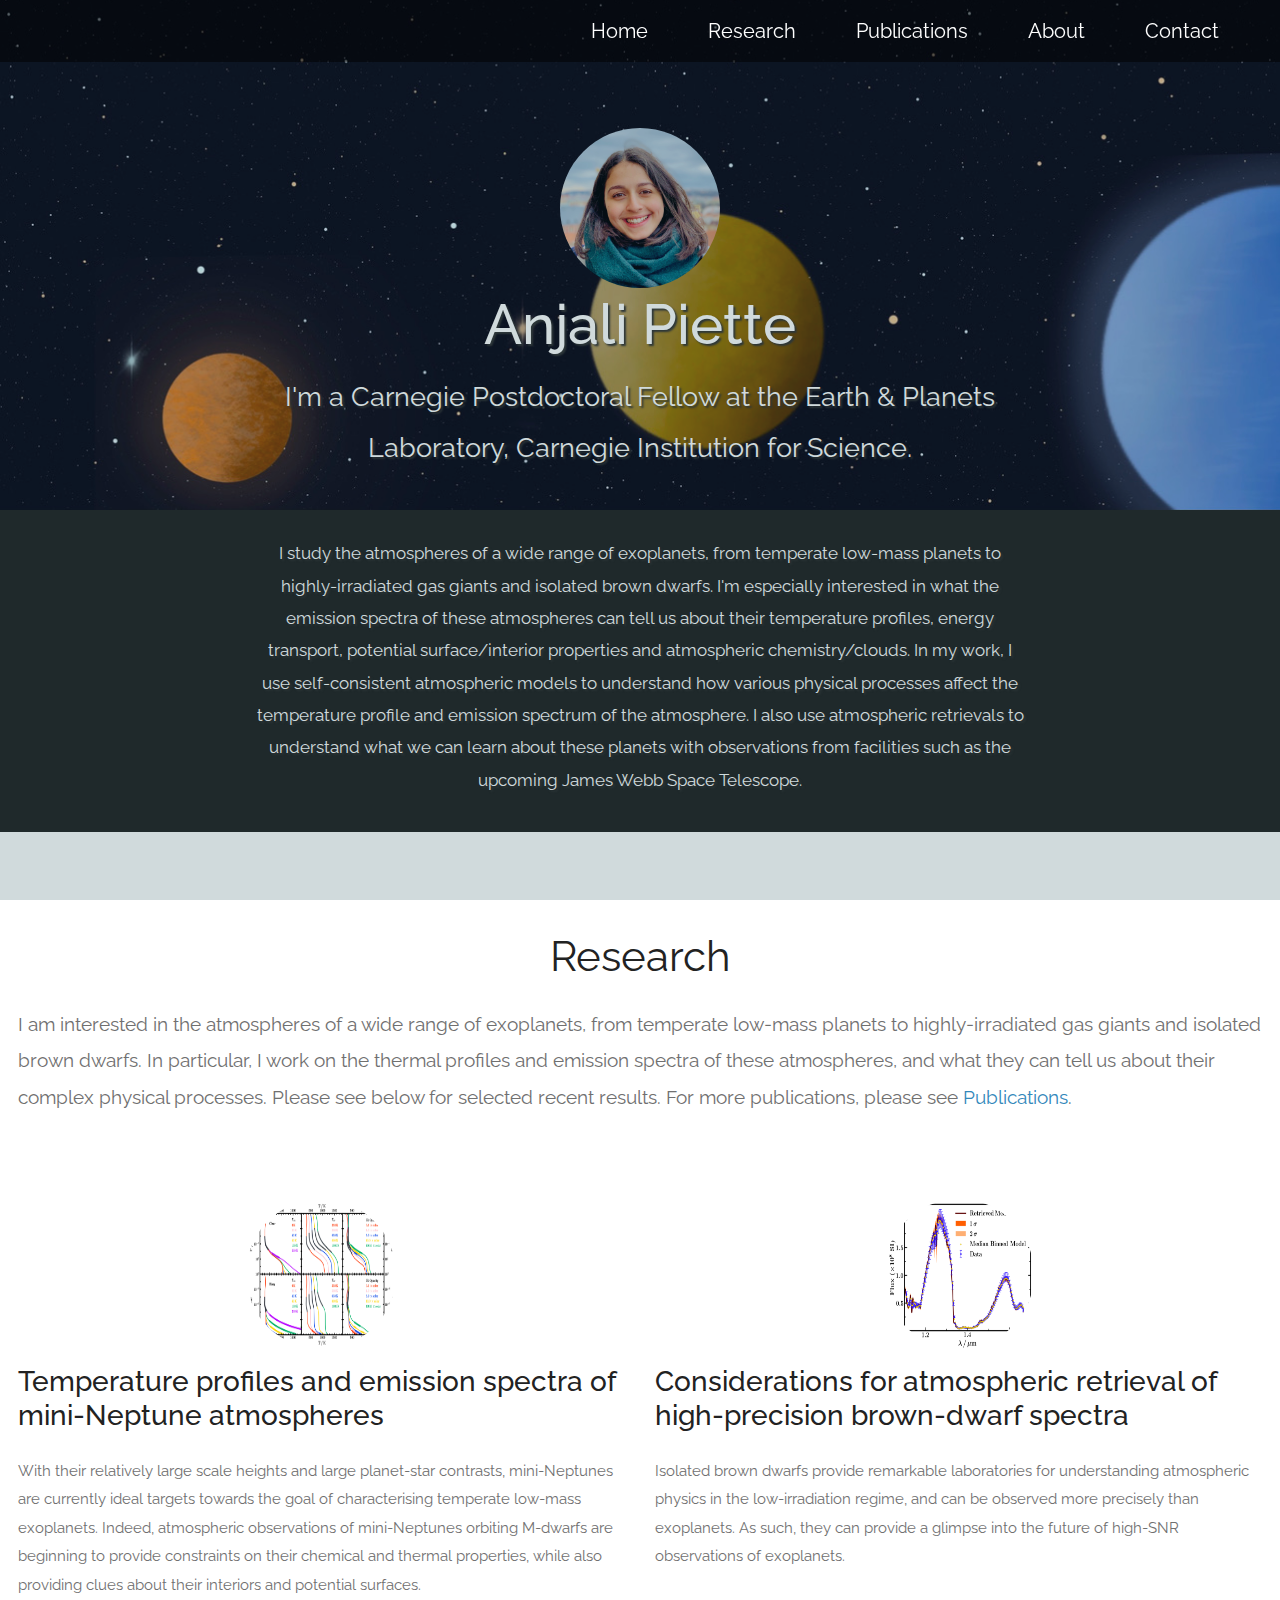
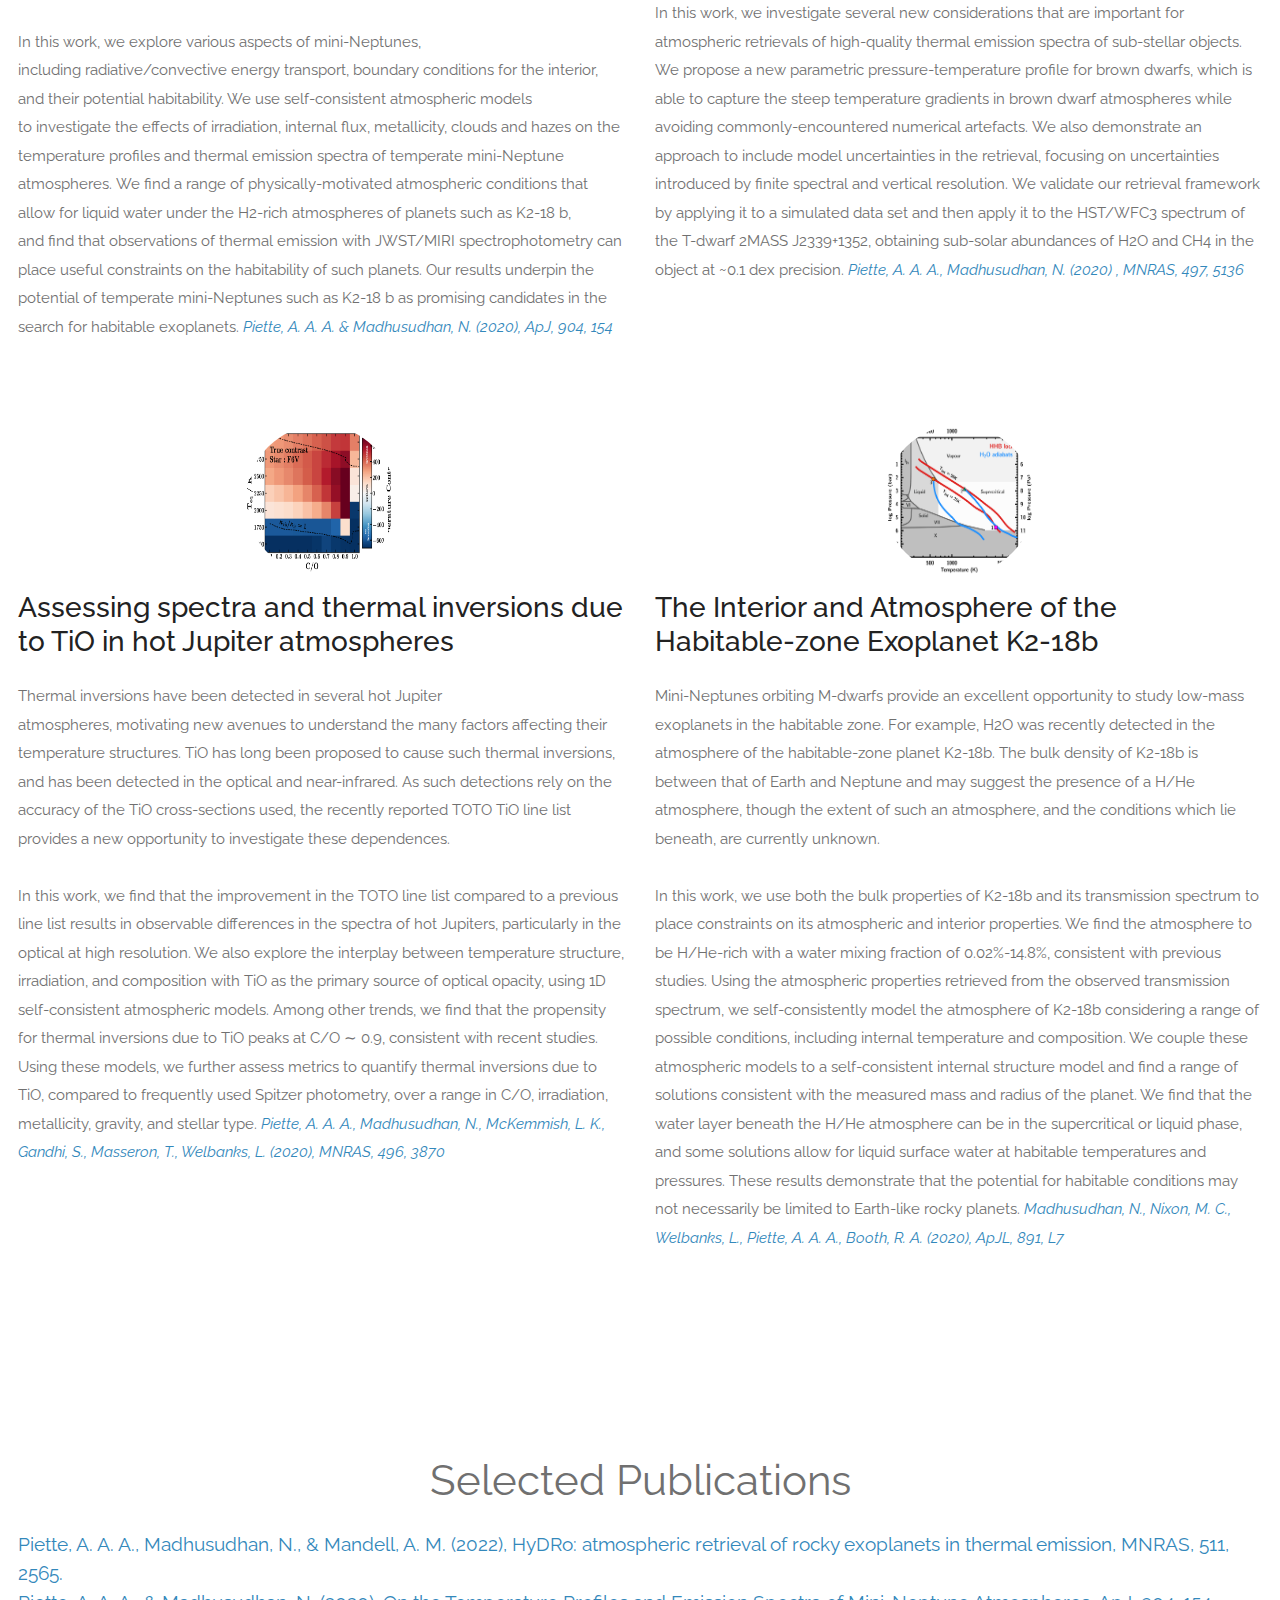
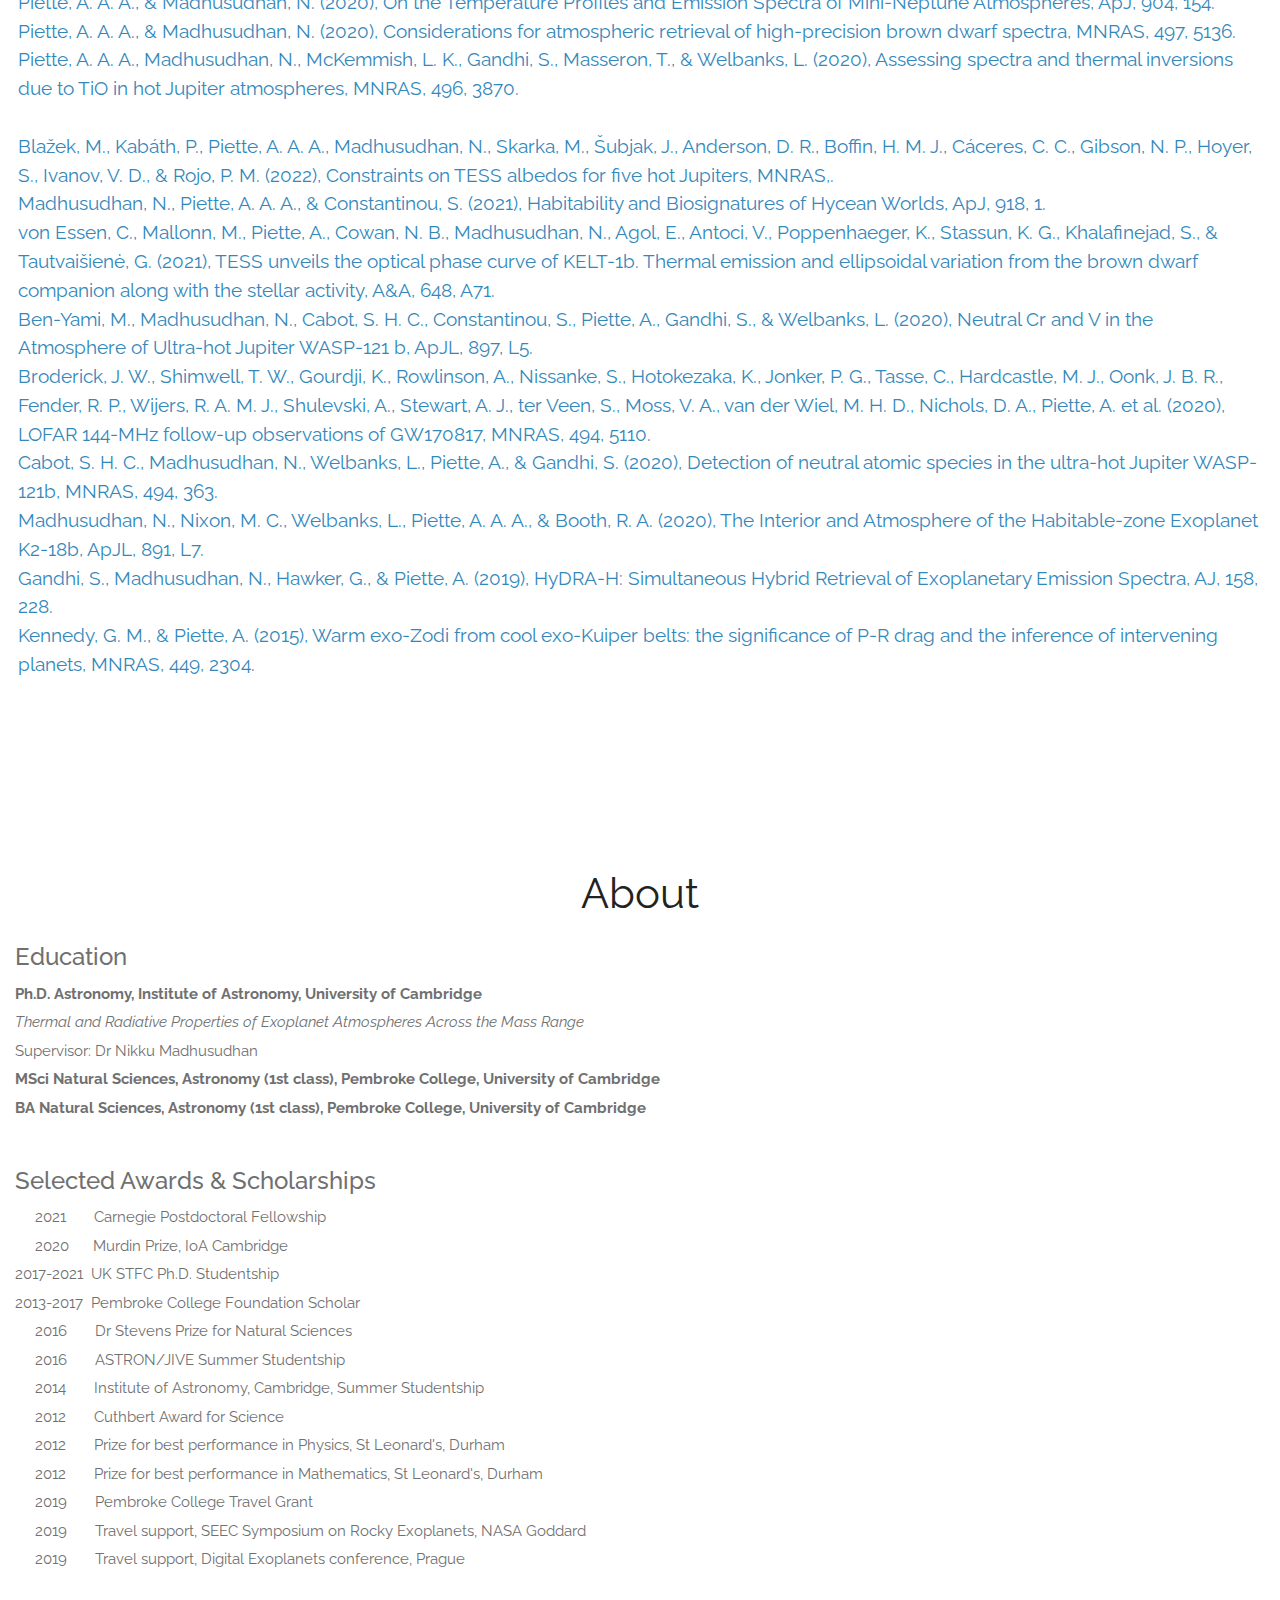
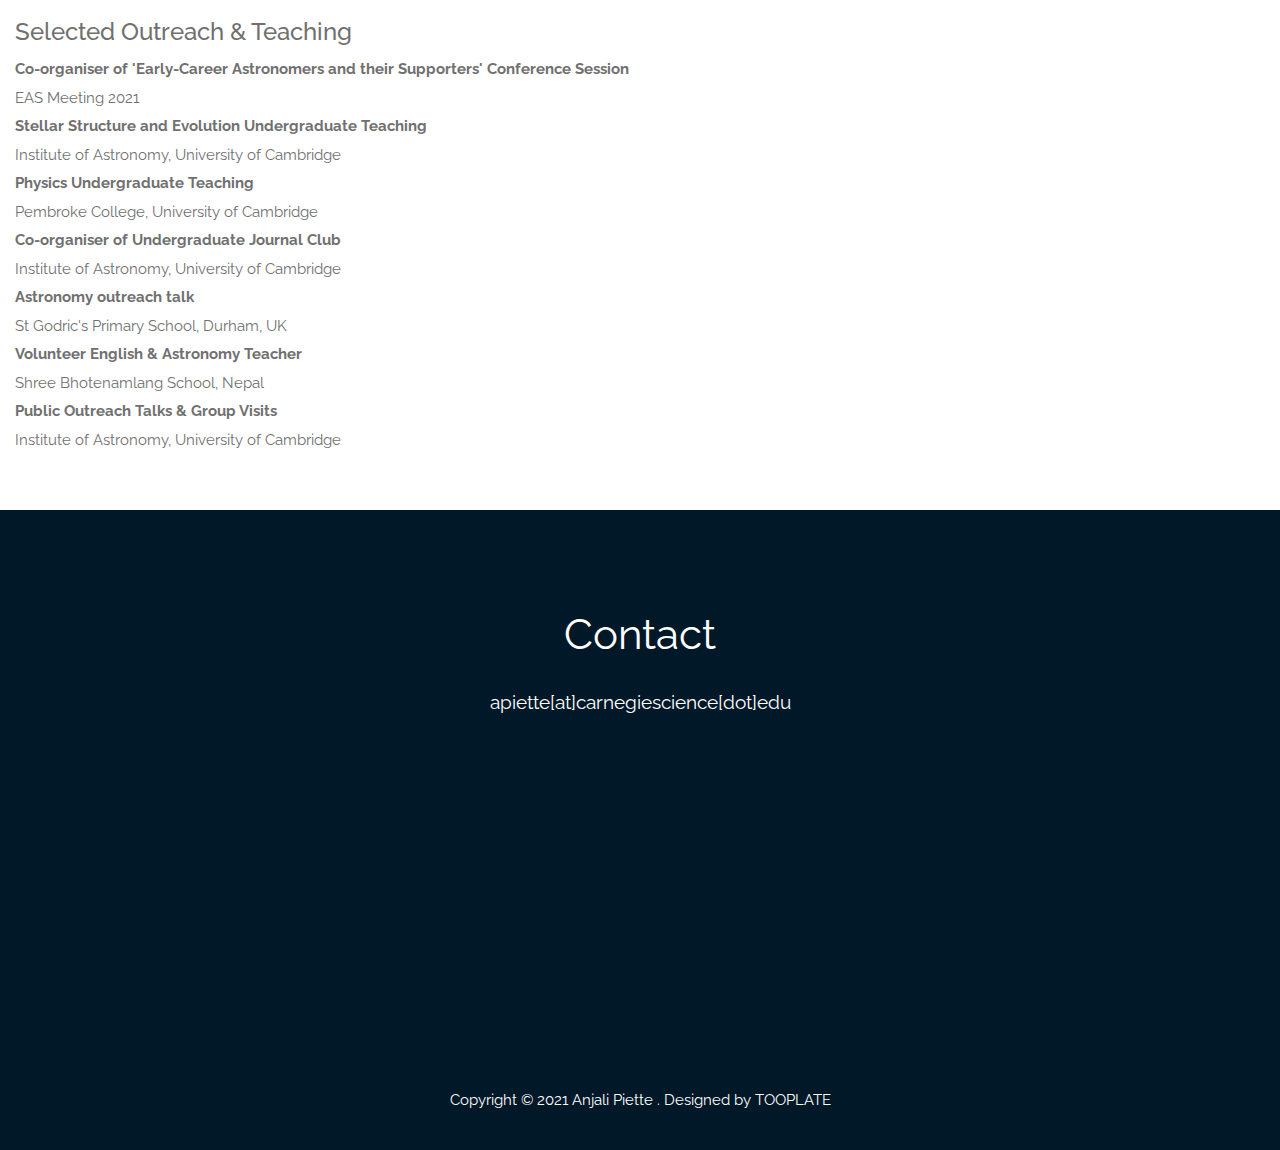
==== commit 6fe5c7de: "Update index.html" ====
--- a/index.html
+++ b/index.html
@@ -142,7 +142,7 @@
 <a href="https://ui.adsabs.harvard.edu/abs/2020MNRAS.496.3870P">Piette, A. A. A., Madhusudhan, N., McKemmish, L. K., Gandhi, S., Masseron, T., & Welbanks, L. (2020), Assessing spectra and thermal inversions due to TiO in hot Jupiter atmospheres, MNRAS, 496, 3870.</a><br><br>
 
 <a href="https://ui.adsabs.harvard.edu/abs/2022MNRAS.tmp..941B">Blažek, M., Kabáth, P., Piette, A. A. A., Madhusudhan, N., Skarka, M., Šubjak, J., Anderson, D. R., Boffin, H. M. J., Cáceres, C. C., Gibson, N. P., Hoyer, S., Ivanov, V. D., & Rojo, P. M. (2022), Constraints on TESS albedos for five hot Jupiters, MNRAS,.</a><br>
-<a href="https://ui.adsabs.harvard.edu/abs/2021ApJ...918....1M">Madhusudhan, N., Piette, A. A. A., & Constantinou, S. (2021), Habitability and Biosignatures of Hycean Worlds, \apj, 918, 1.</a><br>
+<a href="https://ui.adsabs.harvard.edu/abs/2021ApJ...918....1M">Madhusudhan, N., Piette, A. A. A., & Constantinou, S. (2021), Habitability and Biosignatures of Hycean Worlds, ApJ, 918, 1.</a><br>
 <a href="https://ui.adsabs.harvard.edu/abs/2021A&A...648A..71V">von Essen, C., Mallonn, M., Piette, A., Cowan, N. B., Madhusudhan, N., Agol, E., Antoci, V., Poppenhaeger, K., Stassun, K. G., Khalafinejad, S., & Tautvaišienė, G. (2021), TESS unveils the optical phase curve of KELT-1b. Thermal emission and ellipsoidal variation from the brown dwarf companion along with the stellar activity, A&ampA, 648, A71.</a><br>
 <a href="https://ui.adsabs.harvard.edu/abs/2020ApJ...897L...5B">Ben-Yami, M., Madhusudhan, N., Cabot, S. H. C., Constantinou, S., Piette, A., Gandhi, S., & Welbanks, L. (2020), Neutral Cr and V in the Atmosphere of Ultra-hot Jupiter WASP-121 b, ApJL, 897, L5.</a><br>
 <a href="https://ui.adsabs.harvard.edu/abs/2020MNRAS.494.5110B">Broderick, J. W., Shimwell, T. W., Gourdji, K., Rowlinson, A., Nissanke, S., Hotokezaka, K., Jonker, P. G., Tasse, C., Hardcastle, M. J., Oonk, J. B. R., Fender, R. P., Wijers, R. A. M. J., Shulevski, A., Stewart, A. J., ter Veen, S., Moss, V. A., van der Wiel, M. H. D., Nichols, D. A., Piette, A. et al. (2020), LOFAR 144-MHz follow-up observations of GW170817, MNRAS, 494, 5110.</a><br>
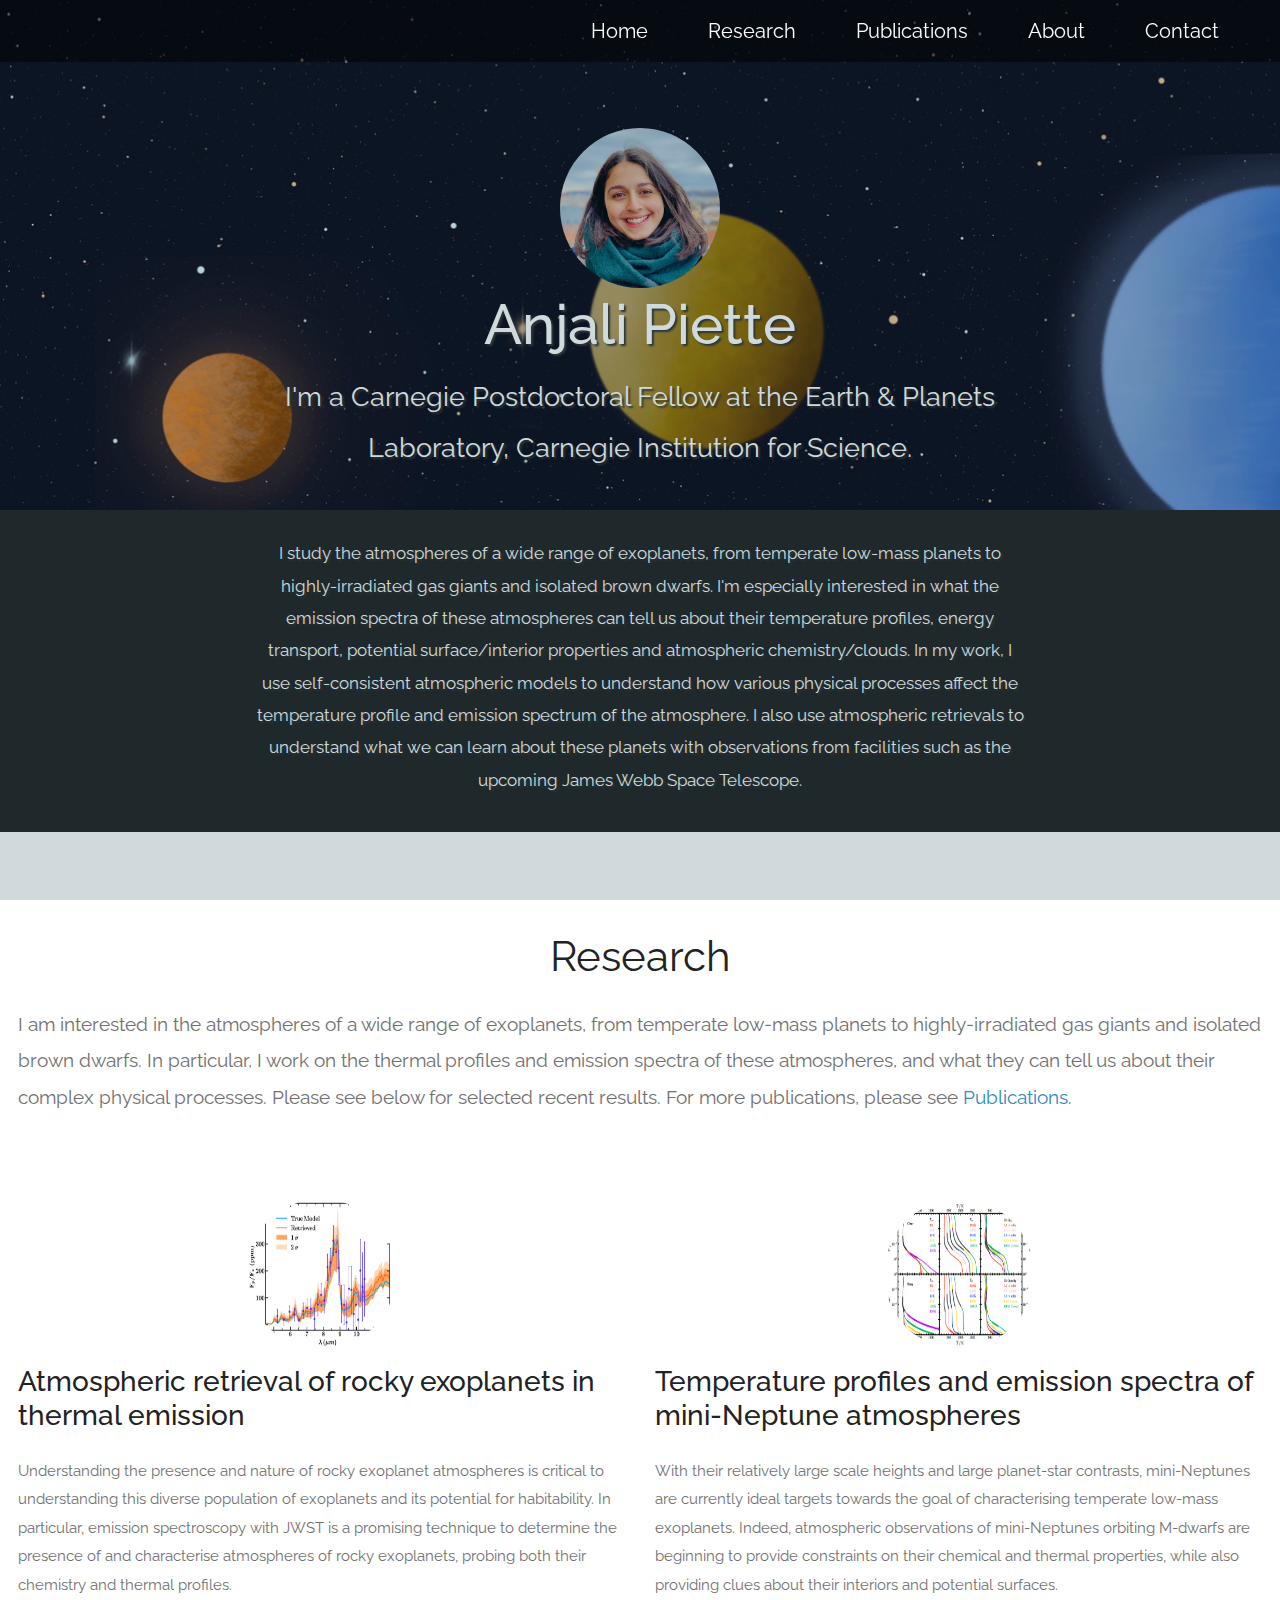
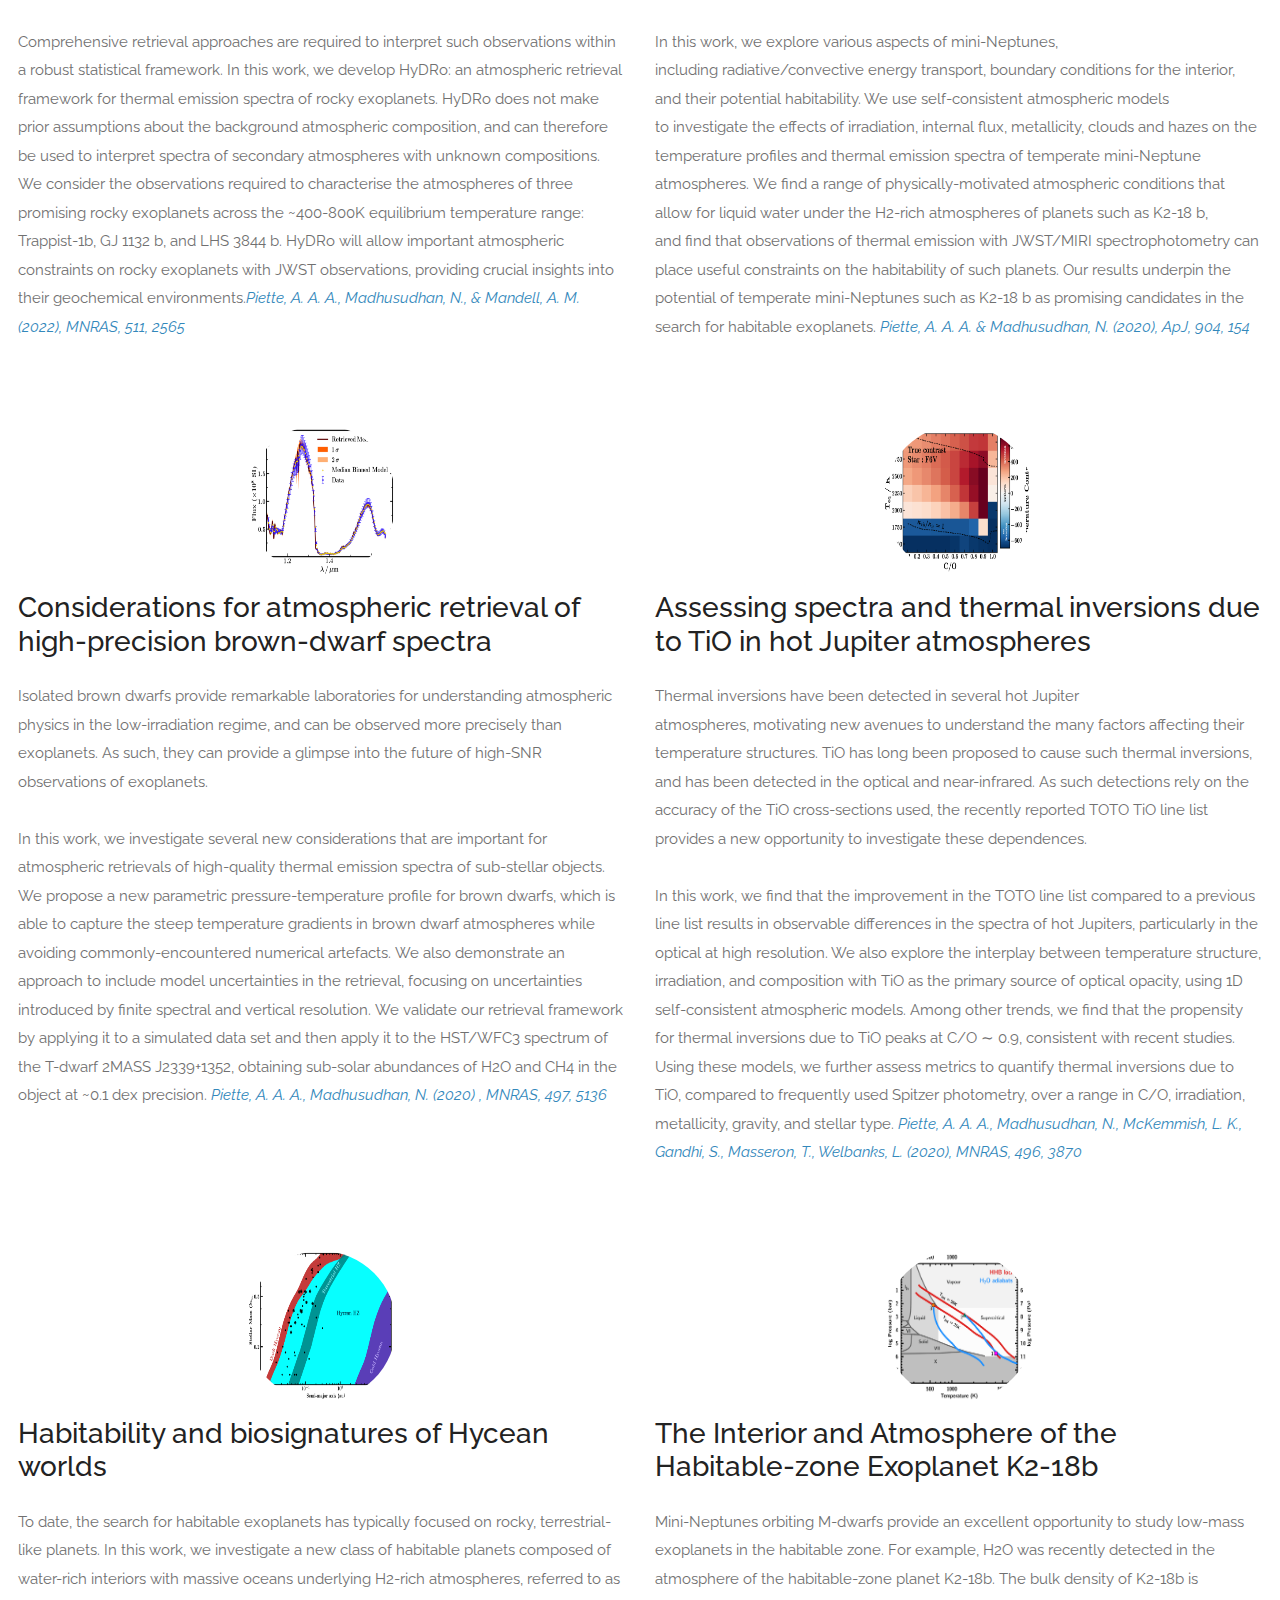
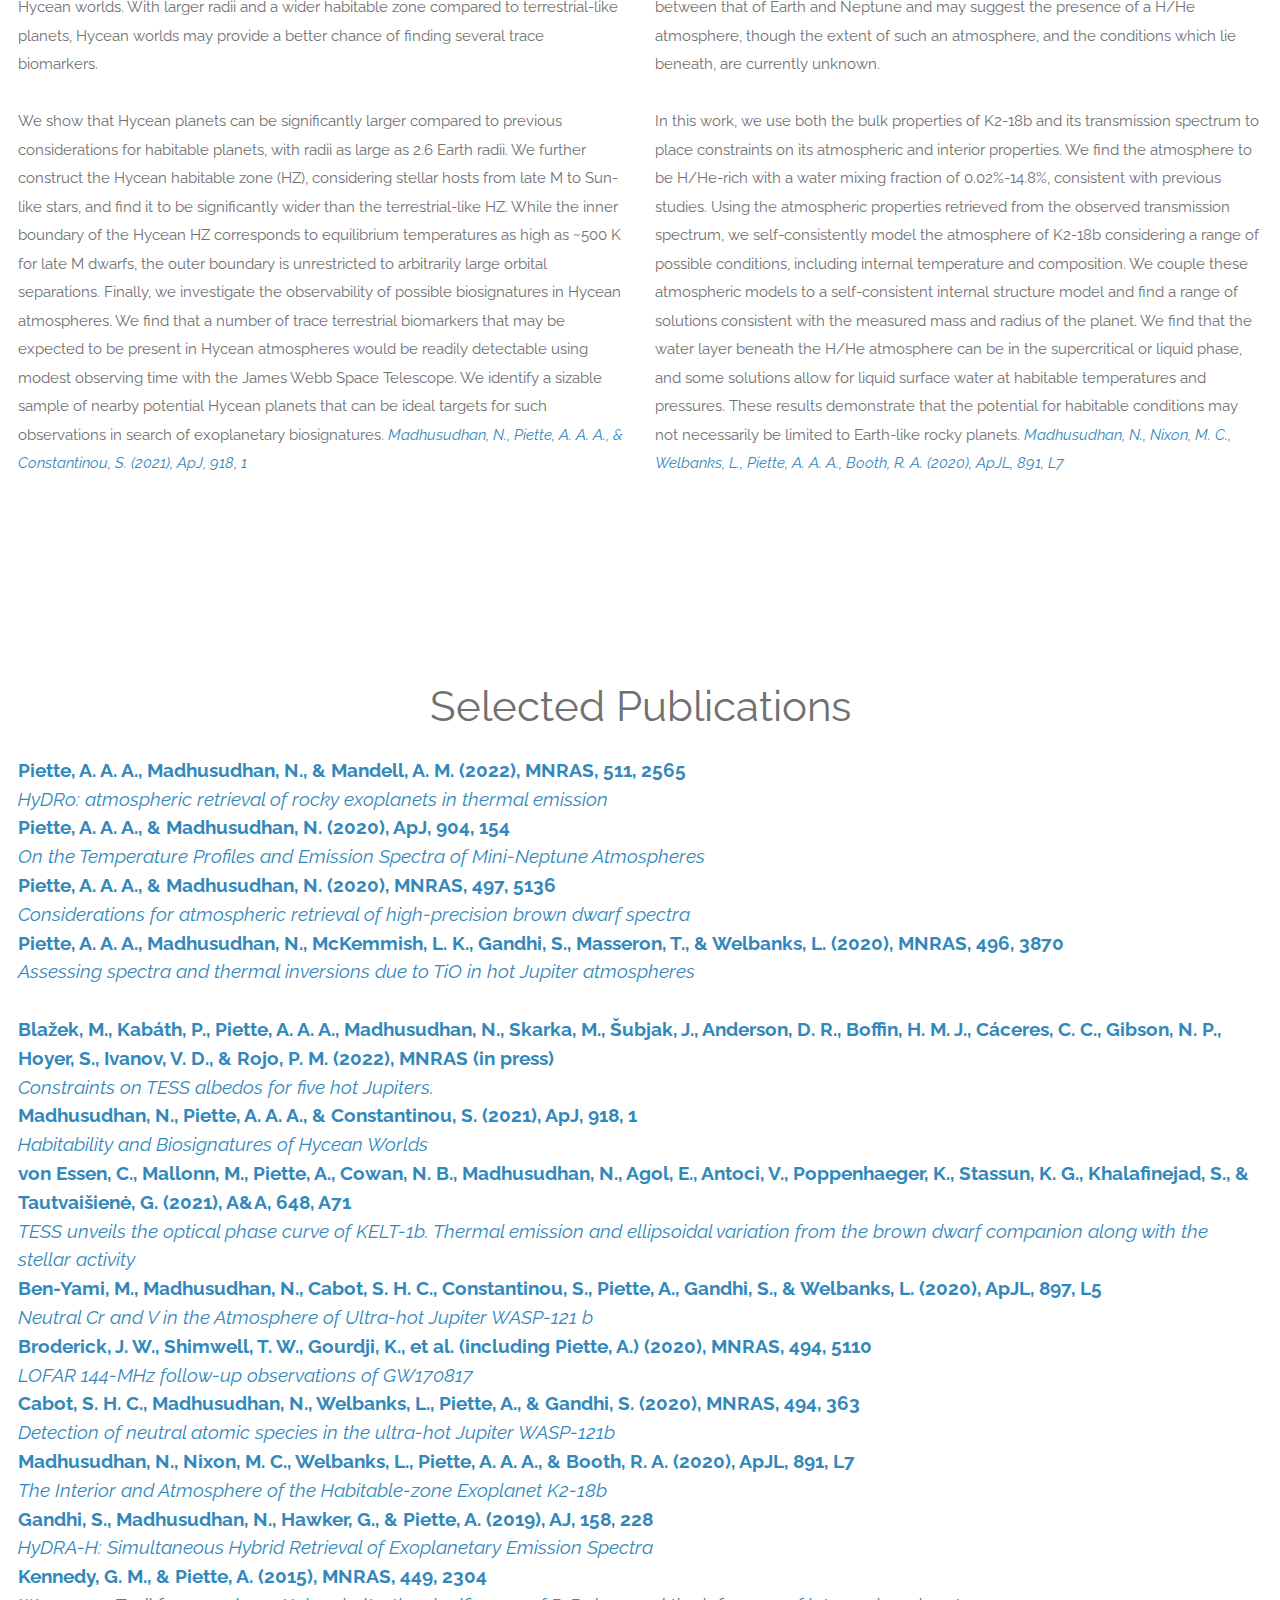
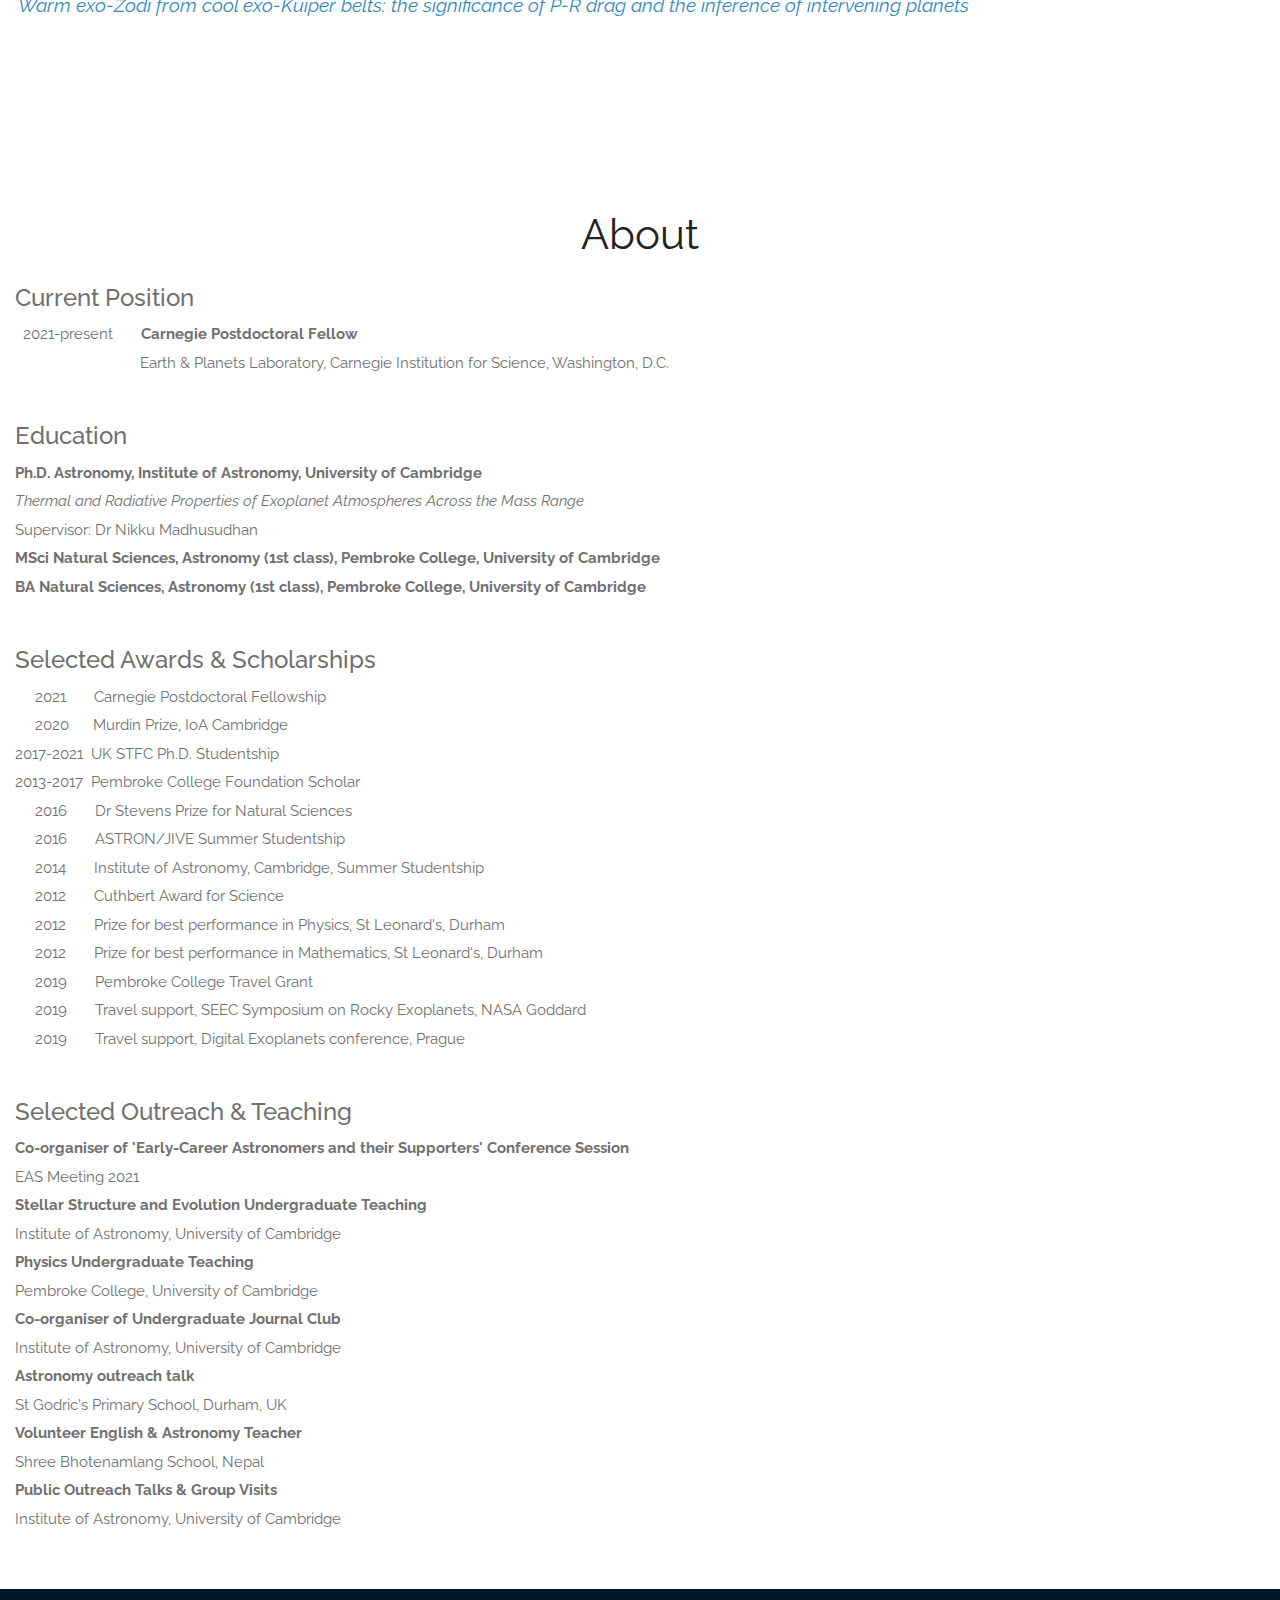
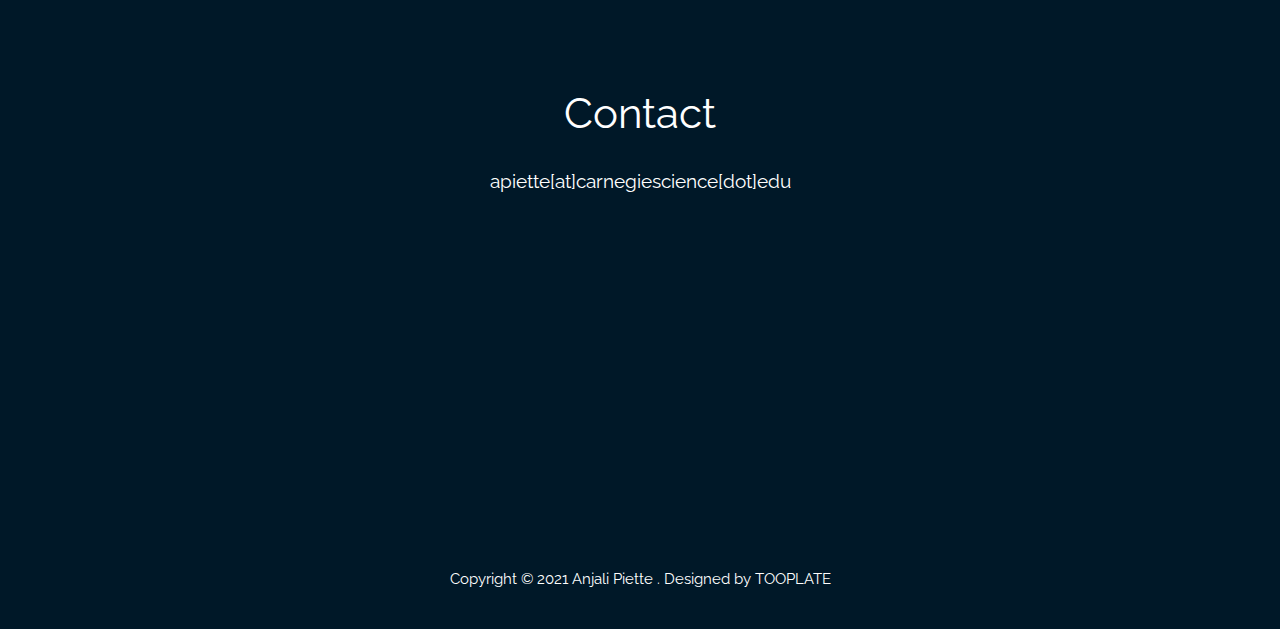
==== commit cda75661: "AprilUpdate" ====
--- a/index.html
+++ b/index.html
@@ -81,6 +81,16 @@
             <div class="row tm-content-box"><!-- second row -->
 
                 <div class="col-lg-6">
+<p style="padding-top:-100pt; padding-bottom:-2%;text-align:center"><a href="https://ui.adsabs.harvard.edu/abs/2022MNRAS.511.2565P/abstract" target="_blank"><img src="img/rocky.png" alt="Photo" style="width:150px; height:150px; border-radius: 50%" class="center"></a></p>
+                    <div class="tm-intro-text-container">
+                        <h3 class="tm-text-primary mb-4">Atmospheric retrieval of rocky exoplanets in thermal emission</h3>
+                        <p class="mb-4 tm-intro-text" style="font-size:15px">
+                          Understanding the presence and nature of rocky exoplanet atmospheres is critical to understanding this diverse population of exoplanets and its potential for habitability. In particular, emission spectroscopy with JWST is a promising technique to determine the presence of and characterise atmospheres of rocky exoplanets, probing both their chemistry and thermal profiles. <br><br> Comprehensive retrieval approaches are required to interpret such observations within a robust statistical framework. In this work, we develop HyDRo: an atmospheric retrieval framework for thermal emission spectra of rocky exoplanets. HyDRo does not make prior assumptions about the background atmospheric composition, and can therefore be used to interpret spectra of secondary atmospheres with unknown compositions. We consider the observations required to characterise the atmospheres of three promising rocky exoplanets across the ~400-800K equilibrium temperature range: Trappist-1b, GJ 1132 b, and LHS 3844 b. HyDRo will allow important atmospheric constraints on rocky exoplanets with JWST observations, providing crucial insights into their geochemical environments.<a href="https://ui.adsabs.harvard.edu/abs/2022MNRAS.511.2565P/abstract" target="_blank"><i>Piette, A. A. A., Madhusudhan, N., & Mandell, A. M. (2022), MNRAS, 511, 2565 </i></a></p>
+                    </div>
+                </div>
+
+
+                <div class="col-lg-6">
 <p style="padding-top:-100pt; padding-bottom:-2%;text-align:center"><a href="https://ui.adsabs.harvard.edu/abs/2020ApJ...904..154P/abstract" target="_blank"><img src="img/MN.png" alt="Photo" style="width:150px; height:150px; border-radius: 50%" class="center"></a></p>
                     <div class="tm-intro-text-container">
                         <h3 class="tm-text-primary mb-4">Temperature profiles and emission spectra of mini-Neptune atmospheres</h3>
@@ -90,18 +100,20 @@
                 </div>
 
 
-                <div class="col-lg-6">
+
+            </div><!-- second row -->
+
+            <div class="row tm-content-box"><!-- third row -->
+
+              <div class="col-lg-6">
 <p style="padding-top:-100pt; padding-bottom:-2%;text-align:center"><a href="https://ui.adsabs.harvard.edu/abs/2020MNRAS.497.5136P/abstract" target="_blank"><img src="img/BD.png" alt="Photo" style="width:150px; height:150px; border-radius: 50%" class="center"></a></p>
-                    <div class="tm-intro-text-container">
-                        <h3 class="tm-text-primary mb-4">Considerations for atmospheric retrieval of high-precision brown-dwarf spectra</h3>
-                        <p class="mb-4 tm-intro-text" style="font-size:15px">
-                          Isolated brown dwarfs provide remarkable laboratories for understanding atmospheric physics in the low-irradiation regime, and can be observed more precisely than exoplanets. As such, they can provide a glimpse into the future of high-SNR observations of exoplanets.<br><br>In this work, we investigate several new considerations that are important for atmospheric retrievals of high-quality thermal emission spectra of sub-stellar objects. We propose a new parametric pressure-temperature profile for brown dwarfs, which is able to capture the steep temperature gradients in brown dwarf atmospheres while avoiding commonly-encountered numerical artefacts. We also demonstrate an approach to include model uncertainties in the retrieval, focusing on uncertainties introduced by finite spectral and vertical resolution. We validate our retrieval framework by applying it to a simulated data set and then apply it to the HST/WFC3 spectrum of the T-dwarf 2MASS J2339+1352, obtaining sub-solar abundances of H2O and CH4 in the object at ~0.1 dex precision. <a href="https://ui.adsabs.harvard.edu/abs/2020MNRAS.497.5136P/abstract" target="_blank"><i>Piette, A. A. A., Madhusudhan, N. (2020) , MNRAS, 497, 5136 </i></a></p>
-                    </div>
-                </div>
-
-            </div><!-- second row -->
-
-            <div class="row tm-content-box"><!-- third row -->
+                  <div class="tm-intro-text-container">
+                      <h3 class="tm-text-primary mb-4">Considerations for atmospheric retrieval of high-precision brown-dwarf spectra</h3>
+                      <p class="mb-4 tm-intro-text" style="font-size:15px">
+                        Isolated brown dwarfs provide remarkable laboratories for understanding atmospheric physics in the low-irradiation regime, and can be observed more precisely than exoplanets. As such, they can provide a glimpse into the future of high-SNR observations of exoplanets.<br><br>In this work, we investigate several new considerations that are important for atmospheric retrievals of high-quality thermal emission spectra of sub-stellar objects. We propose a new parametric pressure-temperature profile for brown dwarfs, which is able to capture the steep temperature gradients in brown dwarf atmospheres while avoiding commonly-encountered numerical artefacts. We also demonstrate an approach to include model uncertainties in the retrieval, focusing on uncertainties introduced by finite spectral and vertical resolution. We validate our retrieval framework by applying it to a simulated data set and then apply it to the HST/WFC3 spectrum of the T-dwarf 2MASS J2339+1352, obtaining sub-solar abundances of H2O and CH4 in the object at ~0.1 dex precision. <a href="https://ui.adsabs.harvard.edu/abs/2020MNRAS.497.5136P/abstract" target="_blank"><i>Piette, A. A. A., Madhusudhan, N. (2020) , MNRAS, 497, 5136 </i></a></p>
+                  </div>
+              </div>
+
 
                 <div class="col-lg-6">
 <p style="padding-top:-100pt; padding-bottom:-2%;text-align:center"><a href="https://ui.adsabs.harvard.edu/abs/2020ApJ...904..154P/abstract" target="_blank"><img src="img/HJ.png" alt="Photo" style="width:150px; height:150px; border-radius: 50%" class="center"></a></p>
@@ -112,6 +124,19 @@
                     </div>
                 </div>
 
+            </div><!-- third row -->
+
+            <div class="row tm-content-box"><!-- fourth row -->
+
+                <div class="col-lg-6">
+<p style="padding-top:-100pt; padding-bottom:-2%;text-align:center"><a href="https://ui.adsabs.harvard.edu/abs/2021ApJ...918....1M/abstract" target="_blank"><img src="img/hycean.png" alt="Photo" style="width:150px; height:150px; border-radius: 50%" class="center"></a></p>
+                    <div class="tm-intro-text-container">
+                        <h3 class="tm-text-primary mb-4">Habitability and biosignatures of Hycean worlds</h3>
+                        <p class="mb-4 tm-intro-text" style="font-size:15px">
+                          To date, the search for habitable exoplanets has typically focused on rocky, terrestrial-like planets. In this work, we investigate a new class of habitable planets composed of water-rich interiors with massive oceans underlying H2-rich atmospheres, referred to as Hycean worlds.  With larger radii and a wider habitable zone compared to terrestrial-like planets, Hycean worlds may provide a better chance of finding several trace biomarkers.<br><br>We show that Hycean planets can be significantly larger compared to previous considerations for habitable planets, with radii as large as 2.6 Earth radii. We further construct the Hycean habitable zone (HZ), considering stellar hosts from late M to Sun-like stars, and find it to be significantly wider than the terrestrial-like HZ. While the inner boundary of the Hycean HZ corresponds to equilibrium temperatures as high as ~500 K for late M dwarfs, the outer boundary is unrestricted to arbitrarily large orbital separations. Finally, we investigate the observability of possible biosignatures in Hycean atmospheres. We find that a number of trace terrestrial biomarkers that may be expected to be present in Hycean atmospheres would be readily detectable using modest observing time with the James Webb Space Telescope. We identify a sizable sample of nearby potential Hycean planets that can be ideal targets for such observations in search of exoplanetary biosignatures. <a href="https://ui.adsabs.harvard.edu/abs/2021ApJ...918....1M/abstract" target="_blank"><i>Madhusudhan, N., Piette, A. A. A., & Constantinou, S. (2021), ApJ, 918, 1 </i></a></p>
+                    </div>
+                </div>
+
 
                 <div class="col-lg-6">
 <p style="padding-top:-100pt; padding-bottom:-2%;text-align:center"><a href="https://ui.adsabs.harvard.edu/abs/2020MNRAS.497.5136P/abstract" target="_blank"><img src="img/K2-18b.png" alt="Photo" style="width:150px; height:150px; border-radius: 50%" class="center"></a></p>
@@ -122,7 +147,7 @@
                     </div>
                 </div>
 
-            </div><!-- third row -->
+            </div><!-- fourth row -->
         </div>
 
     </section>
@@ -136,20 +161,20 @@
               </p>
 
 <!--- List of Publications, use format: <a href="%u">%l (%Y), %j, %V, %p.</a><br> --->
-<a href="https://ui.adsabs.harvard.edu/abs/2022MNRAS.511.2565P">Piette, A. A. A., Madhusudhan, N., & Mandell, A. M. (2022), HyDRo: atmospheric retrieval of rocky exoplanets in thermal emission, MNRAS, 511, 2565.</a><br>
-<a href="https://ui.adsabs.harvard.edu/abs/2020ApJ...904..154P">Piette, A. A. A., & Madhusudhan, N. (2020), On the Temperature Profiles and Emission Spectra of Mini-Neptune Atmospheres, ApJ, 904, 154.</a><br>
-<a href="https://ui.adsabs.harvard.edu/abs/2020MNRAS.497.5136P">Piette, A. A. A., & Madhusudhan, N. (2020), Considerations for atmospheric retrieval of high-precision brown dwarf spectra, MNRAS, 497, 5136.</a><br>
-<a href="https://ui.adsabs.harvard.edu/abs/2020MNRAS.496.3870P">Piette, A. A. A., Madhusudhan, N., McKemmish, L. K., Gandhi, S., Masseron, T., & Welbanks, L. (2020), Assessing spectra and thermal inversions due to TiO in hot Jupiter atmospheres, MNRAS, 496, 3870.</a><br><br>
-
-<a href="https://ui.adsabs.harvard.edu/abs/2022MNRAS.tmp..941B">Blažek, M., Kabáth, P., Piette, A. A. A., Madhusudhan, N., Skarka, M., Šubjak, J., Anderson, D. R., Boffin, H. M. J., Cáceres, C. C., Gibson, N. P., Hoyer, S., Ivanov, V. D., & Rojo, P. M. (2022), Constraints on TESS albedos for five hot Jupiters, MNRAS,.</a><br>
-<a href="https://ui.adsabs.harvard.edu/abs/2021ApJ...918....1M">Madhusudhan, N., Piette, A. A. A., & Constantinou, S. (2021), Habitability and Biosignatures of Hycean Worlds, ApJ, 918, 1.</a><br>
-<a href="https://ui.adsabs.harvard.edu/abs/2021A&A...648A..71V">von Essen, C., Mallonn, M., Piette, A., Cowan, N. B., Madhusudhan, N., Agol, E., Antoci, V., Poppenhaeger, K., Stassun, K. G., Khalafinejad, S., & Tautvaišienė, G. (2021), TESS unveils the optical phase curve of KELT-1b. Thermal emission and ellipsoidal variation from the brown dwarf companion along with the stellar activity, A&ampA, 648, A71.</a><br>
-<a href="https://ui.adsabs.harvard.edu/abs/2020ApJ...897L...5B">Ben-Yami, M., Madhusudhan, N., Cabot, S. H. C., Constantinou, S., Piette, A., Gandhi, S., & Welbanks, L. (2020), Neutral Cr and V in the Atmosphere of Ultra-hot Jupiter WASP-121 b, ApJL, 897, L5.</a><br>
-<a href="https://ui.adsabs.harvard.edu/abs/2020MNRAS.494.5110B">Broderick, J. W., Shimwell, T. W., Gourdji, K., Rowlinson, A., Nissanke, S., Hotokezaka, K., Jonker, P. G., Tasse, C., Hardcastle, M. J., Oonk, J. B. R., Fender, R. P., Wijers, R. A. M. J., Shulevski, A., Stewart, A. J., ter Veen, S., Moss, V. A., van der Wiel, M. H. D., Nichols, D. A., Piette, A. et al. (2020), LOFAR 144-MHz follow-up observations of GW170817, MNRAS, 494, 5110.</a><br>
-<a href="https://ui.adsabs.harvard.edu/abs/2020MNRAS.494..363C">Cabot, S. H. C., Madhusudhan, N., Welbanks, L., Piette, A., & Gandhi, S. (2020), Detection of neutral atomic species in the ultra-hot Jupiter WASP-121b, MNRAS, 494, 363.</a><br>
-<a href="https://ui.adsabs.harvard.edu/abs/2020ApJ...891L...7M">Madhusudhan, N., Nixon, M. C., Welbanks, L., Piette, A. A. A., & Booth, R. A. (2020), The Interior and Atmosphere of the Habitable-zone Exoplanet K2-18b, ApJL, 891, L7.</a><br>
-<a href="https://ui.adsabs.harvard.edu/abs/2019AJ....158..228G">Gandhi, S., Madhusudhan, N., Hawker, G., & Piette, A. (2019), HyDRA-H: Simultaneous Hybrid Retrieval of Exoplanetary Emission Spectra, AJ, 158, 228.</a><br>
-<a href="https://ui.adsabs.harvard.edu/abs/2015MNRAS.449.2304K">Kennedy, G. M., & Piette, A. (2015), Warm exo-Zodi from cool exo-Kuiper belts: the significance of P-R drag and the inference of intervening planets, MNRAS, 449, 2304.</a><br>
+<a href="https://ui.adsabs.harvard.edu/abs/2022MNRAS.511.2565P"><b>Piette, A. A. A., Madhusudhan, N., & Mandell, A. M. (2022), MNRAS, 511, 2565</b><br><em>HyDRo: atmospheric retrieval of rocky exoplanets in thermal emission</em></a><br>
+<a href="https://ui.adsabs.harvard.edu/abs/2020ApJ...904..154P"><b>Piette, A. A. A., & Madhusudhan, N. (2020), ApJ, 904, 154</b><br><em>On the Temperature Profiles and Emission Spectra of Mini-Neptune Atmospheres</em></a><br>
+<a href="https://ui.adsabs.harvard.edu/abs/2020MNRAS.497.5136P"><b>Piette, A. A. A., & Madhusudhan, N. (2020), MNRAS, 497, 5136</b><br><em>Considerations for atmospheric retrieval of high-precision brown dwarf spectra</em></a><br>
+<a href="https://ui.adsabs.harvard.edu/abs/2020MNRAS.496.3870P"><b>Piette, A. A. A., Madhusudhan, N., McKemmish, L. K., Gandhi, S., Masseron, T., & Welbanks, L. (2020), MNRAS, 496, 3870</b><br><em>Assessing spectra and thermal inversions due to TiO in hot Jupiter atmospheres</em></a><br><br>
+
+<a href="https://ui.adsabs.harvard.edu/abs/2022MNRAS.tmp..941B"><b>Blažek, M., Kabáth, P., Piette, A. A. A., Madhusudhan, N., Skarka, M., Šubjak, J., Anderson, D. R., Boffin, H. M. J., Cáceres, C. C., Gibson, N. P., Hoyer, S., Ivanov, V. D., & Rojo, P. M. (2022), MNRAS (in press)</b><br><em>Constraints on TESS albedos for five hot Jupiters.</em></a><br>
+<a href="https://ui.adsabs.harvard.edu/abs/2021ApJ...918....1M"><b>Madhusudhan, N., Piette, A. A. A., & Constantinou, S. (2021), ApJ, 918, 1</b><br><em>Habitability and Biosignatures of Hycean Worlds</em></a><br>
+<a href="https://ui.adsabs.harvard.edu/abs/2021A&A...648A..71V"><b>von Essen, C., Mallonn, M., Piette, A., Cowan, N. B., Madhusudhan, N., Agol, E., Antoci, V., Poppenhaeger, K., Stassun, K. G., Khalafinejad, S., & Tautvaišienė, G. (2021), A&ampA, 648, A71</b><br><em>TESS unveils the optical phase curve of KELT-1b. Thermal emission and ellipsoidal variation from the brown dwarf companion along with the stellar activity</em></a><br>
+<a href="https://ui.adsabs.harvard.edu/abs/2020ApJ...897L...5B"><b>Ben-Yami, M., Madhusudhan, N., Cabot, S. H. C., Constantinou, S., Piette, A., Gandhi, S., & Welbanks, L. (2020), ApJL, 897, L5</b><br><em>Neutral Cr and V in the Atmosphere of Ultra-hot Jupiter WASP-121 b</em></a><br>
+<a href="https://ui.adsabs.harvard.edu/abs/2020MNRAS.494.5110B"><b>Broderick, J. W., Shimwell, T. W., Gourdji, K., et al. (including Piette, A.) (2020), MNRAS, 494, 5110</b><br><em>LOFAR 144-MHz follow-up observations of GW170817</em></a><br>
+<a href="https://ui.adsabs.harvard.edu/abs/2020MNRAS.494..363C"><b>Cabot, S. H. C., Madhusudhan, N., Welbanks, L., Piette, A., & Gandhi, S. (2020), MNRAS, 494, 363</b><br><em>Detection of neutral atomic species in the ultra-hot Jupiter WASP-121b</em></a><br>
+<a href="https://ui.adsabs.harvard.edu/abs/2020ApJ...891L...7M"><b>Madhusudhan, N., Nixon, M. C., Welbanks, L., Piette, A. A. A., & Booth, R. A. (2020), ApJL, 891, L7</b><br><em>The Interior and Atmosphere of the Habitable-zone Exoplanet K2-18b</em></a><br>
+<a href="https://ui.adsabs.harvard.edu/abs/2019AJ....158..228G"><b>Gandhi, S., Madhusudhan, N., Hawker, G., & Piette, A. (2019), AJ, 158, 228</b><br><em>HyDRA-H: Simultaneous Hybrid Retrieval of Exoplanetary Emission Spectra</em></a><br>
+<a href="https://ui.adsabs.harvard.edu/abs/2015MNRAS.449.2304K"><b>Kennedy, G. M., & Piette, A. (2015), MNRAS, 449, 2304</b><br><em>Warm exo-Zodi from cool exo-Kuiper belts: the significance of P-R drag and the inference of intervening planets</em></a><br>
 
 
 
@@ -165,24 +190,38 @@
           <div class="text-center col-12">
               <h2 class="tm-text-primary tm-section-title mb-4">About</h2>
           </div>
-	 <div class="col-12">
-              <h4>Education</h4>
-              <p class="mx-auto" style="font-size:15px">
-                <b>Ph.D. Astronomy, Institute of Astronomy, University of Cambridge</b><br>
-	        <i>Thermal and Radiative Properties of Exoplanet Atmospheres Across the Mass Range</i><br>
-		Supervisor: Dr Nikku Madhusudhan 
-
-		<br>
-
-		<b>MSci Natural Sciences, Astronomy (1st class), Pembroke College, University of Cambridge</b>
-
-		<br>
-
-		<b>BA Natural Sciences, Astronomy (1st class), Pembroke College, University of Cambridge</b>
-		<br><br>
-
-              </p>
-          </div>
+
+    <div class="col-12">
+               <h4>Current Position</h4>
+               <p class="mx-auto" style="font-size:15px">
+
+   2021-present       <b>Carnegie Postdoctoral Fellow</b><br>
+<span style="padding-left:125px"> Earth &amp Planets Laboratory, Carnegie Institution for Science, Washington, D.C.
+
+
+ <br><br>
+
+               </p>
+           </div>
+
+    <div class="col-12">
+               <h4>Education</h4>
+               <p class="mx-auto" style="font-size:15px">
+                 <b>Ph.D. Astronomy, Institute of Astronomy, University of Cambridge</b><br>
+ 	        <i>Thermal and Radiative Properties of Exoplanet Atmospheres Across the Mass Range</i><br>
+ 		Supervisor: Dr Nikku Madhusudhan 
+
+ 		<br>
+
+ 		<b>MSci Natural Sciences, Astronomy (1st class), Pembroke College, University of Cambridge</b>
+
+ 		<br>
+
+ 		<b>BA Natural Sciences, Astronomy (1st class), Pembroke College, University of Cambridge</b>
+ 		<br><br>
+
+               </p>
+           </div>
 
 	 <div class="col-12">
               <h4>Selected Awards &amp Scholarships</h4>
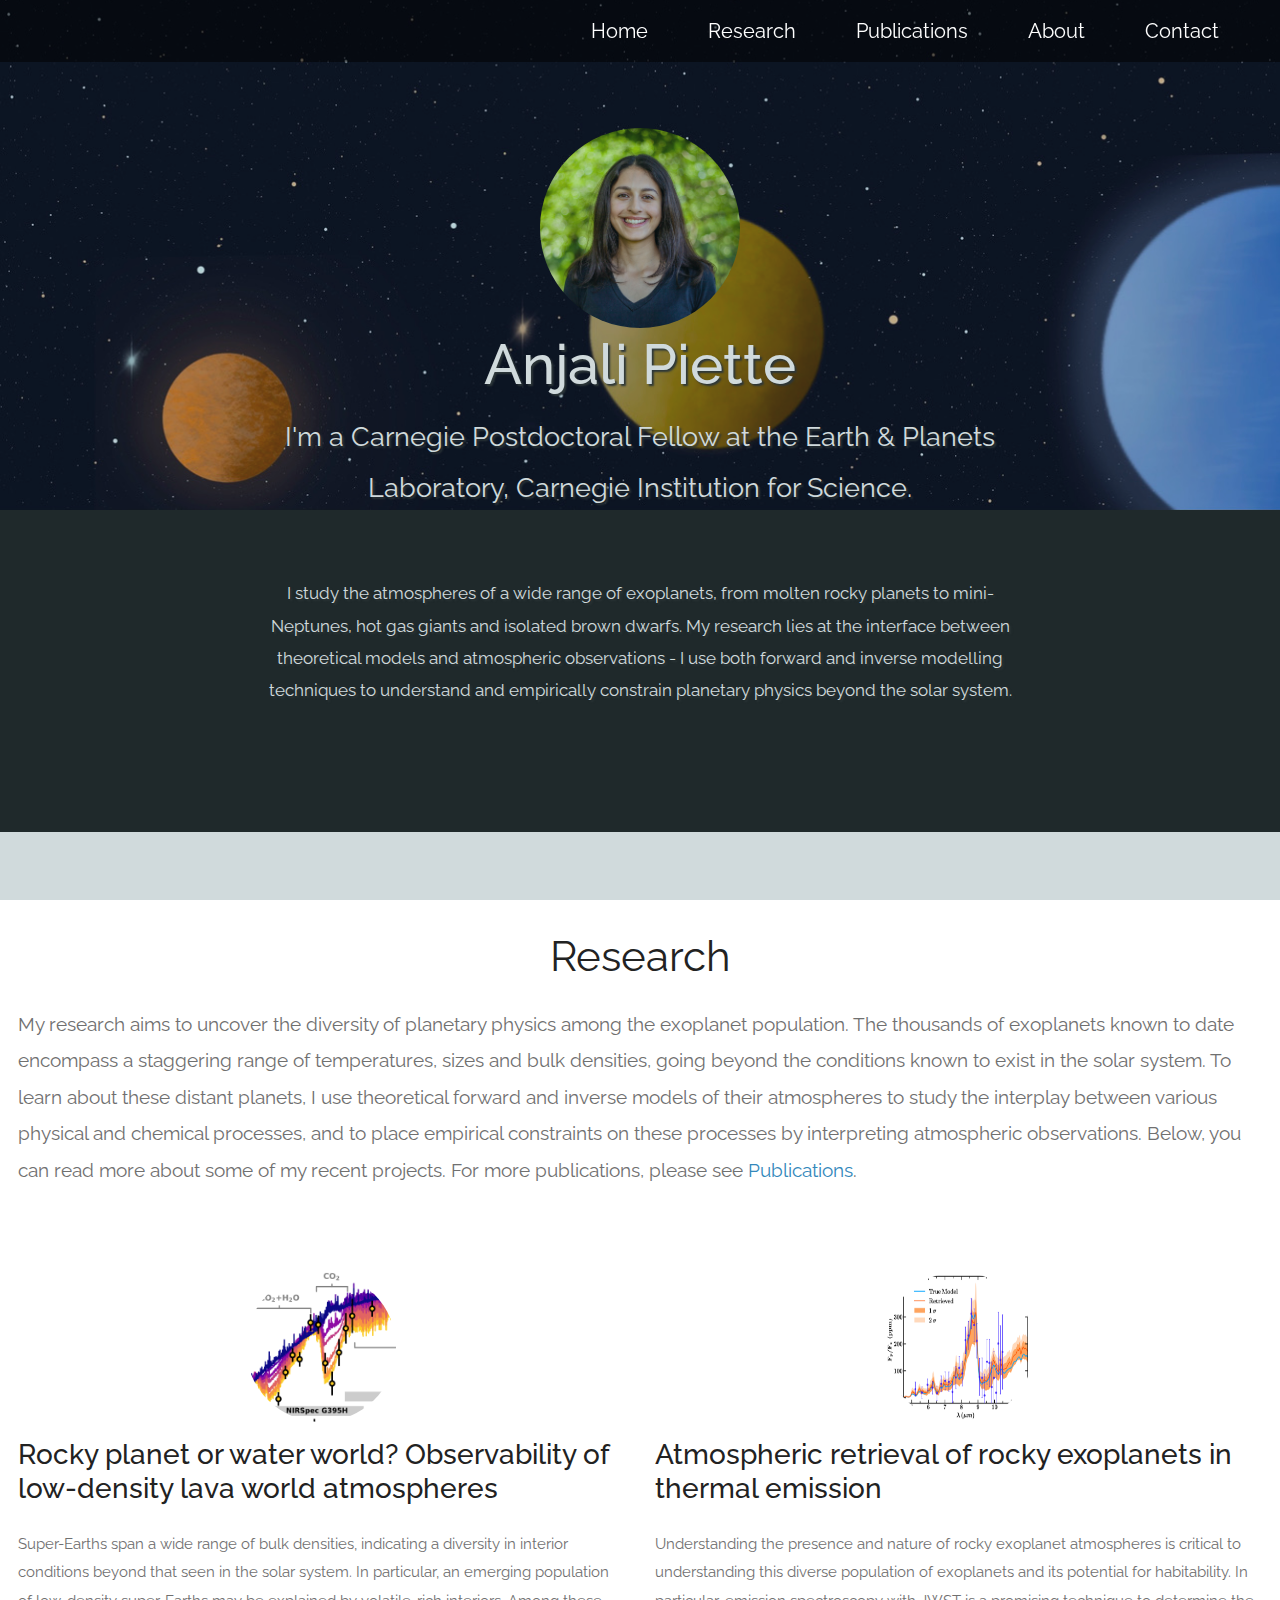
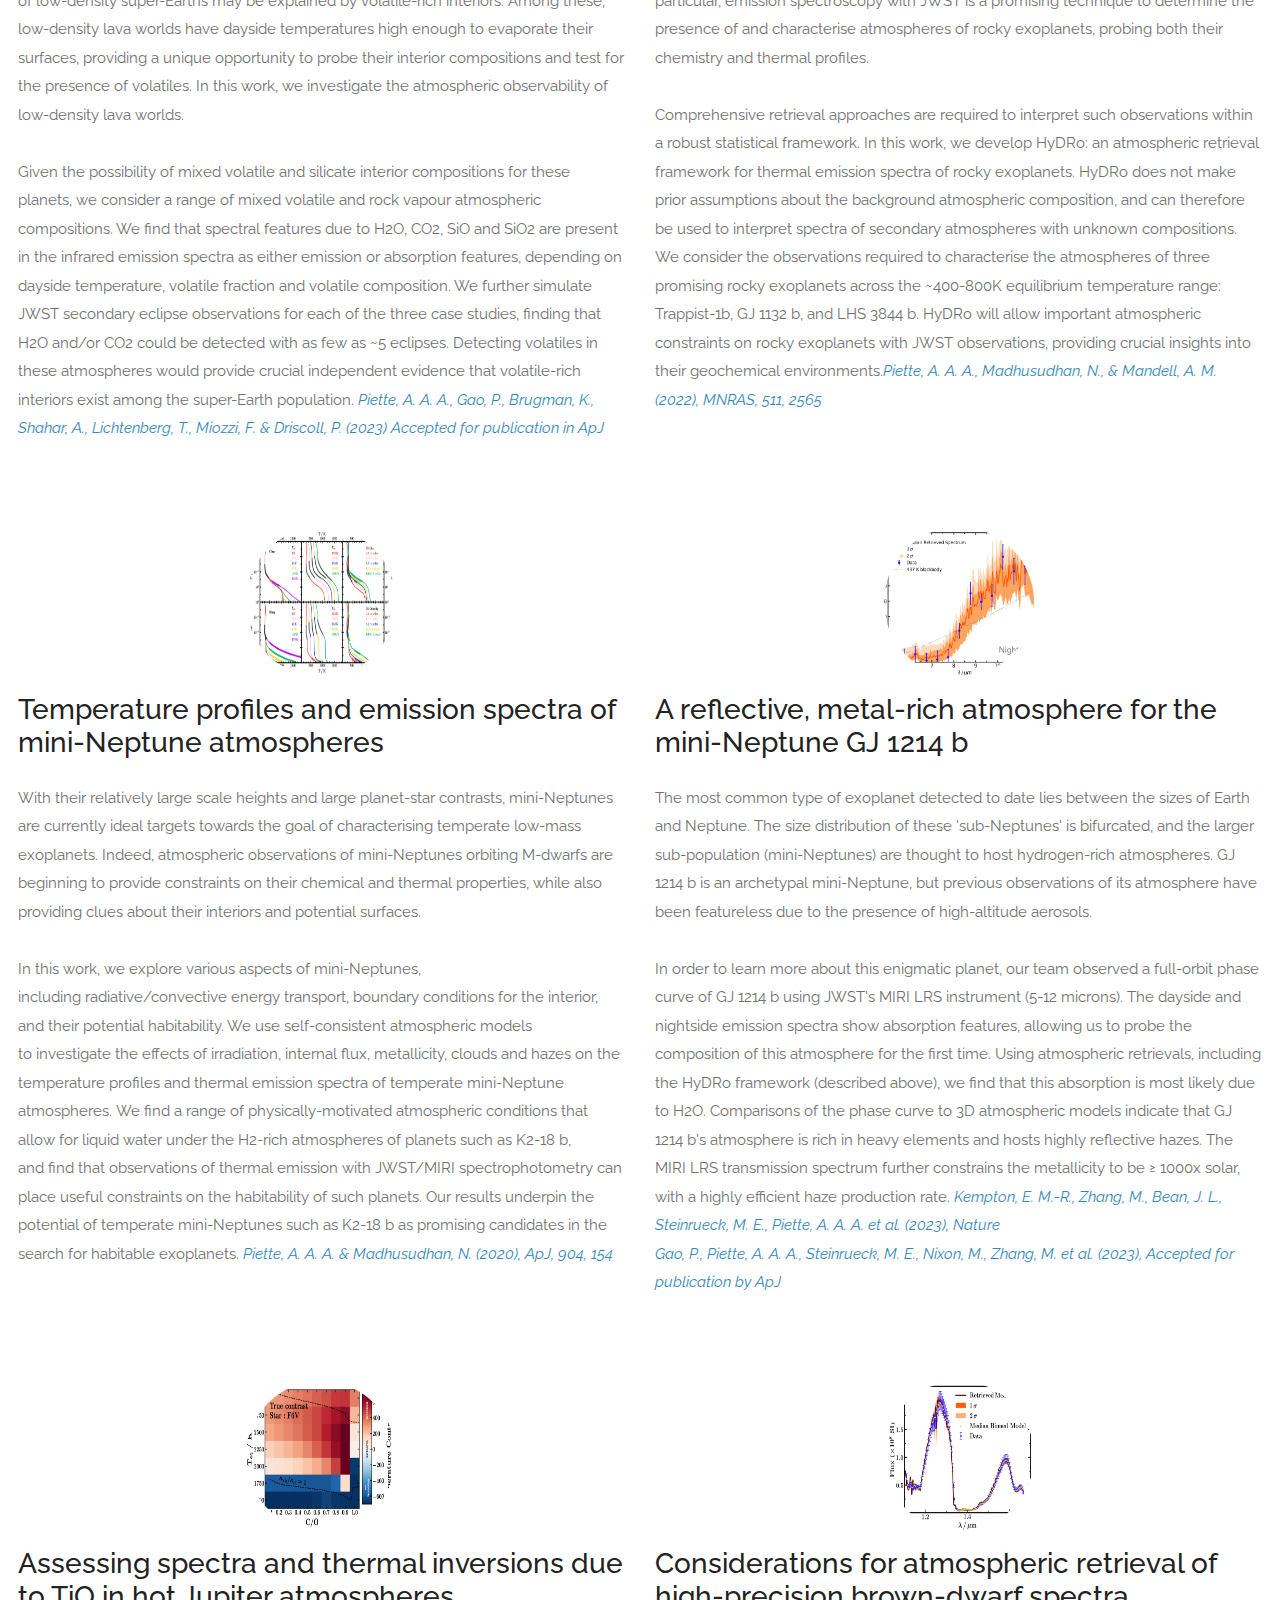
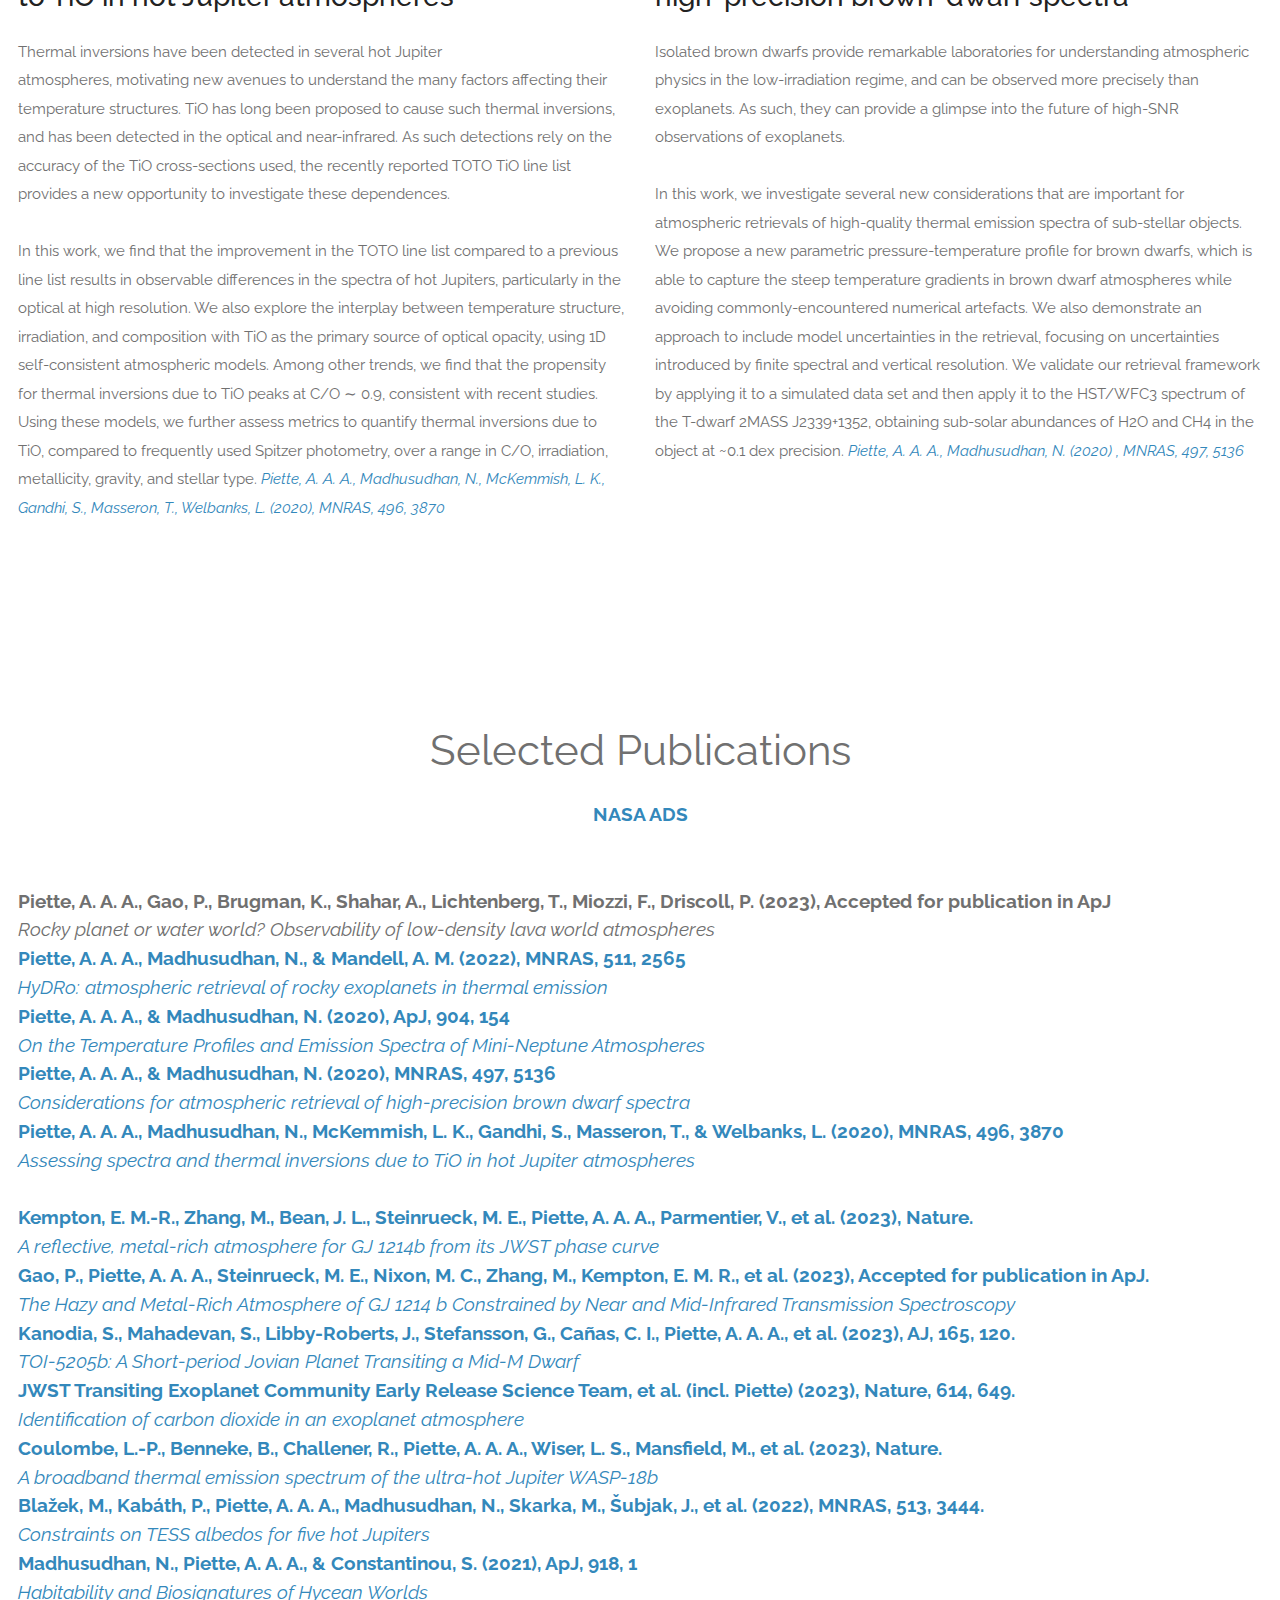
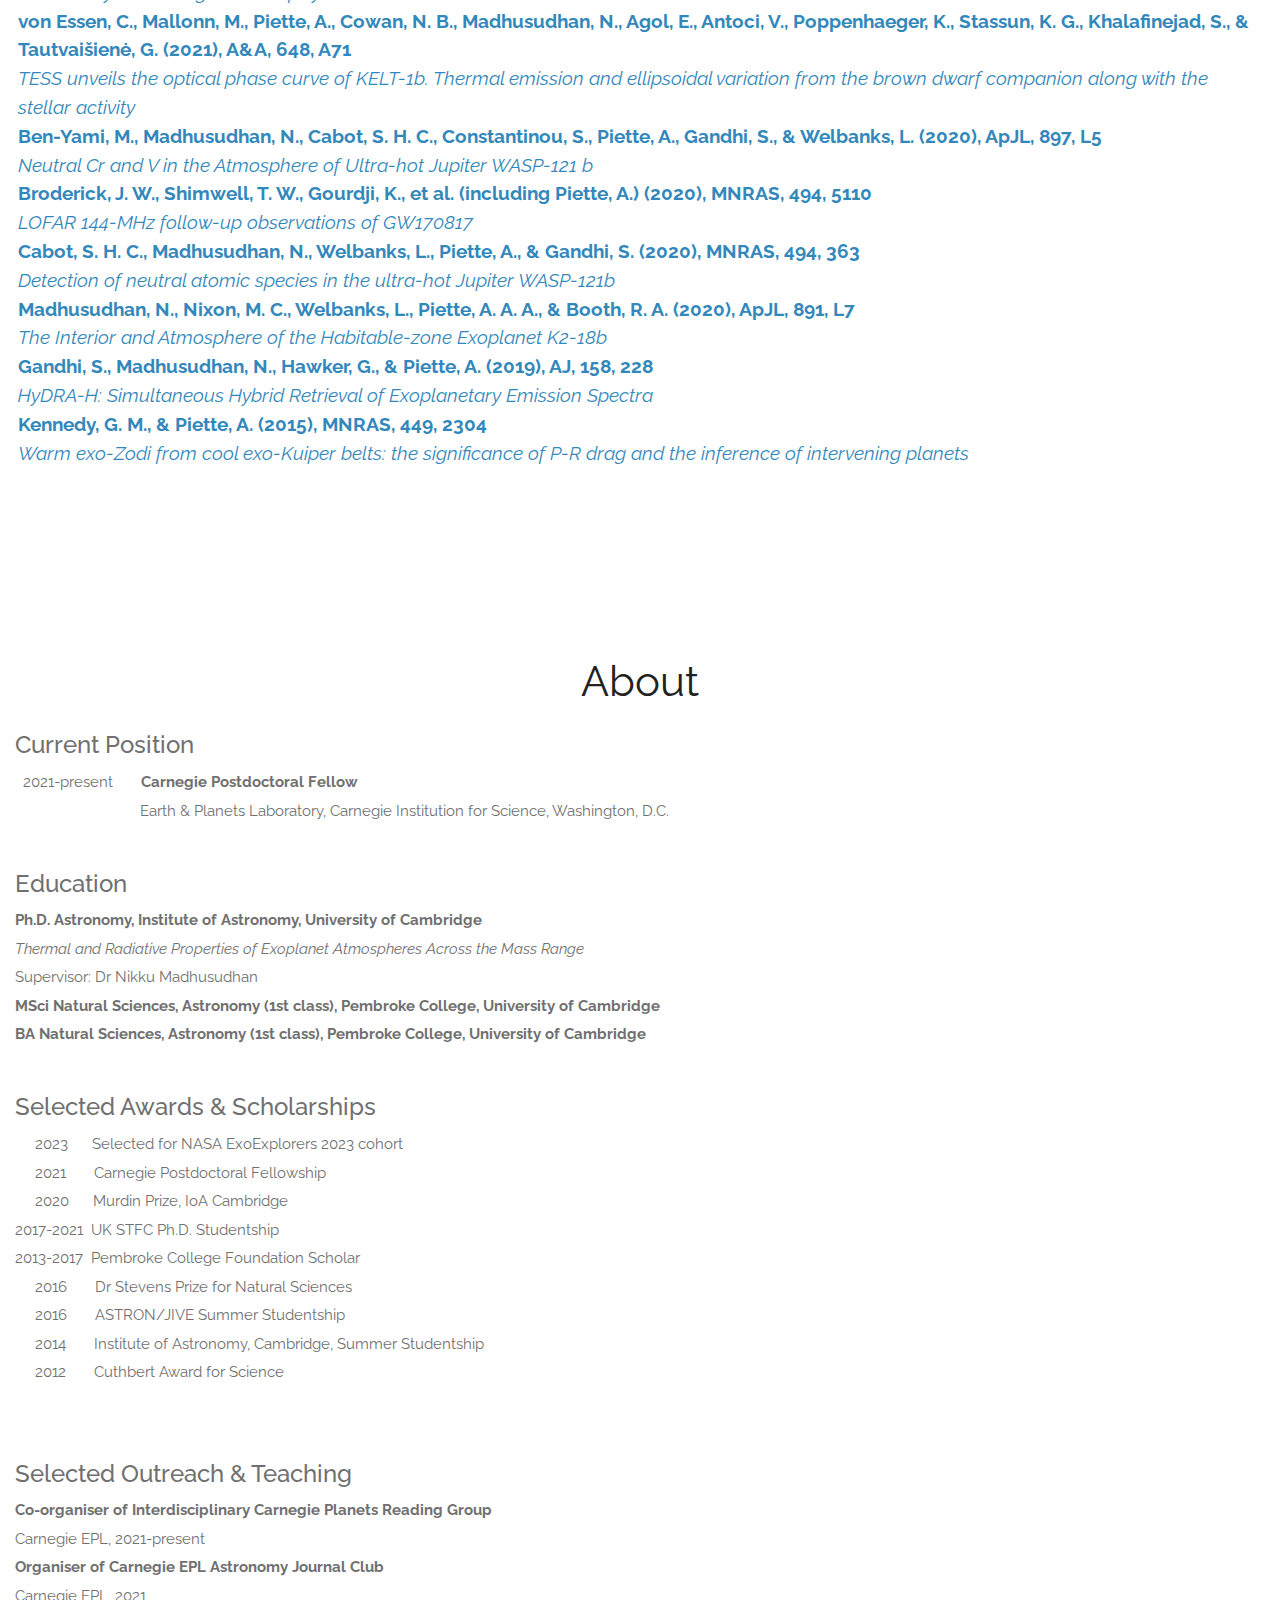
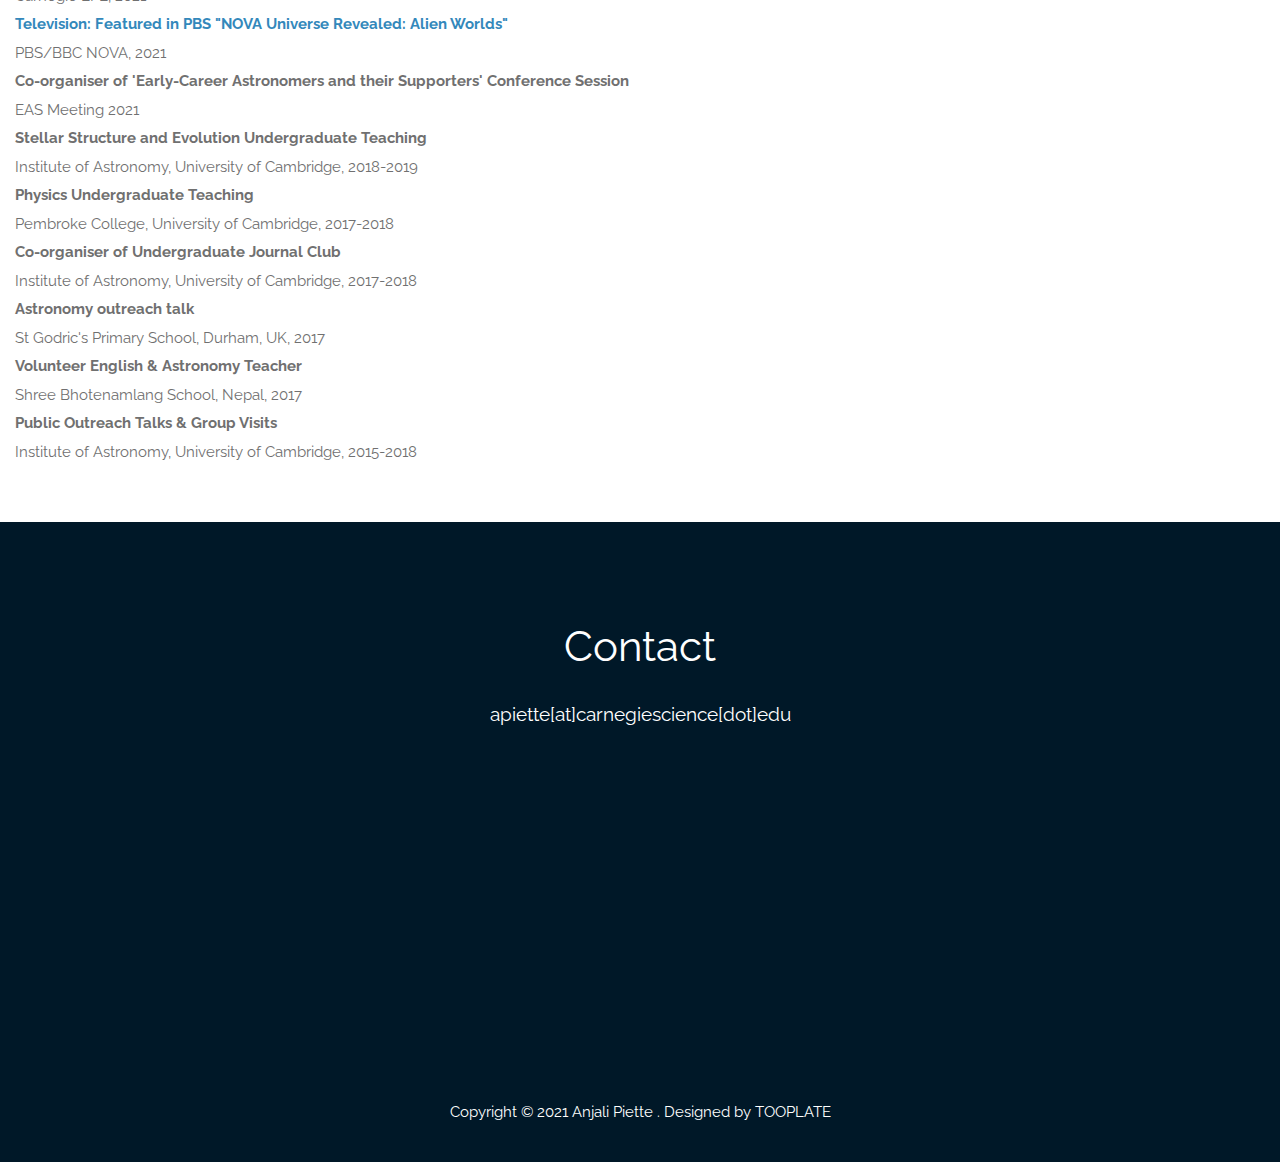
==== commit 09bfe153: "June 2023 update" ====
--- a/index.html
+++ b/index.html
@@ -1,172 +1,186 @@
-<!DOCTYPE html>
-<html lang="en">
-  <head>
-    <meta charset="UTF-8" />
-    <meta name="viewport" content="width=device-width, initial-scale=1.0" />
-    <meta http-equiv="X-UA-Compatible" content="ie=edge" />
-    <title>Anjali Piette</title>
-    <link rel="stylesheet" href="fontawesome-5.5/css/all.min.css" />
-    <link rel="stylesheet" href="slick/slick.css">
-    <link rel="stylesheet" href="slick/slick-theme.css">
-    <link rel="stylesheet" href="magnific-popup/magnific-popup.css">
-    <link rel="stylesheet" href="css/bootstrap.min.css" />
-    <link rel="stylesheet" href="css/tooplate-infinite-loop.css" />
-<!--
-Tooplate 2117 Infinite Loop
-https://www.tooplate.com/view/2117-infinite-loop
--->
-
-  </head>
-  <body>
-    <!-- Hero section -->
-    <section id="home" class="text-white tm-font-big">
-      <!-- Navigation -->
-      <nav class="navbar navbar-expand-md tm-navbar" id="tmNav">
-        <div class="container">
-
-
-          <button class="navbar-toggler" type="button" data-toggle="collapse" data-target="#navbarSupportedContent" aria-controls="navbarSupportedContent" aria-expanded="false" aria-label="Toggle navigation">
-            <i class="fas fa-bars navbar-toggler-icon"></i>
-          </button>
-          <div class="collapse navbar-collapse" id="navbarSupportedContent">
-            <ul class="navbar-nav ml-auto">
-              <li class="nav-item">
-                  <a class="nav-link tm-nav-link" href="#home">Home</a>
-              </li>
-              <li class="nav-item">
-                  <a class="nav-link tm-nav-link" href="#whatwedo">Research</a>
-              </li>
-              <li class="nav-item">
-                <a class="nav-link tm-nav-link" href="#testimonials">Publications</a>
-              </li>
-              <li class="nav-item">
-                  <a class="nav-link tm-nav-link" href="#gallery">About</a>
-              </li>
-              <li class="nav-item">
-                  <a class="nav-link tm-nav-link" href="#contact">Contact</a>
-              </li>
-            </ul>
-          </div>
-        </div>
-      </nav>
+<!DOCTYPE html>
+<html lang="en">
+  <head>
+    <meta charset="UTF-8" />
+    <meta name="viewport" content="width=device-width, initial-scale=1.0" />
+    <meta http-equiv="X-UA-Compatible" content="ie=edge" />
+    <title>Anjali Piette</title>
+    <link rel="stylesheet" href="fontawesome-5.5/css/all.min.css" />
+    <link rel="stylesheet" href="slick/slick.css">
+    <link rel="stylesheet" href="slick/slick-theme.css">
+    <link rel="stylesheet" href="magnific-popup/magnific-popup.css">
+    <link rel="stylesheet" href="css/bootstrap.min.css" />
+    <link rel="stylesheet" href="css/tooplate-infinite-loop.css" />
+<!--
+Tooplate 2117 Infinite Loop
+https://www.tooplate.com/view/2117-infinite-loop
+-->
+
+  </head>
+  <body>
+    <!-- Hero section -->
+    <section id="home" class="text-white tm-font-big">
+      <!-- Navigation -->
+      <nav class="navbar navbar-expand-md tm-navbar" id="tmNav">
+        <div class="container">
+
+
+          <button class="navbar-toggler" type="button" data-toggle="collapse" data-target="#navbarSupportedContent" aria-controls="navbarSupportedContent" aria-expanded="false" aria-label="Toggle navigation">
+            <i class="fas fa-bars navbar-toggler-icon"></i>
+          </button>
+          <div class="collapse navbar-collapse" id="navbarSupportedContent">
+            <ul class="navbar-nav ml-auto">
+              <li class="nav-item">
+                  <a class="nav-link tm-nav-link" href="#home">Home</a>
+              </li>
+              <li class="nav-item">
+                  <a class="nav-link tm-nav-link" href="#whatwedo">Research</a>
+              </li>
+              <li class="nav-item">
+                <a class="nav-link tm-nav-link" href="#testimonials">Publications</a>
+              </li>
+              <li class="nav-item">
+                  <a class="nav-link tm-nav-link" href="#gallery">About</a>
+              </li>
+              <li class="nav-item">
+                  <a class="nav-link tm-nav-link" href="#contact">Contact</a>
+              </li>
+            </ul>
+          </div>
+        </div>
+      </nav>
       <div class="text-center tm-hero-text-container">
-      	    <p style="padding-top:10%; padding-bottom:6%"><img src="img/photo_Anjali.jpg" alt="Photo" style="width:160px; height:160px; border-radius: 50%; align:center"></p>
-        <div class="tm-hero-text-container-inner">
-            <h1 class="tm-hero-title">Anjali Piette</h1>
-            <p class="tm-hero-subtitle" style="margin:1% 20%; font-size:27px">
-              I'm a Carnegie Postdoctoral Fellow at the Earth &amp Planets Laboratory, Carnegie Institution for Science. <br><br></p>
-              <p class="tm-hero-subtitle" style="margin:1% 20%; font-size:17px"> I study the atmospheres of a wide range of exoplanets, from temperate low-mass planets to highly-irradiated gas giants and isolated brown dwarfs. I'm especially interested in what the emission spectra of these atmospheres can tell us about their temperature profiles, energy transport, potential surface/interior properties and atmospheric chemistry/clouds. In my work, I use self-consistent atmospheric models to understand how various physical processes affect the temperature profile and emission spectrum of the atmosphere. I also use atmospheric retrievals to understand what we can learn about these planets with observations from facilities such as the upcoming James Webb Space Telescope.
-            </p>
-        </div>
-      </div>
-
-
-    </section>
-
-    <section id="whatwedo" class="tm-section-pad-top">
-
-      <div class="container">
-
-            <div class="row tm-content-box"><!-- first row -->
-                <div class="col-lg-12 col-xl-12">
-                    <div class="tm-intro-text-container">
-                        <h2 class="tm-text-primary mb-4 tm-section-title" style="text-align: center">Research</h2>
-                        <p class="mb-4 tm-intro-text">
-                          I am interested in the atmospheres of a wide range of exoplanets, from temperate low-mass planets to highly-irradiated gas giants and isolated brown dwarfs. In particular, I work on the thermal profiles and emission spectra of these atmospheres, and what they can tell us about their complex physical processes. Please see below for selected recent results. For more publications, please see <a href="#testimonials">Publications</a>.</p>
-                    </div>
-                </div>
-
-            </div><!-- first row -->
-
-            <div class="row tm-content-box"><!-- second row -->
-
+      	    <p style="padding-top:10%; padding-bottom:6%"><img src="img/photo_3.jpg" alt="Photo" style="width:200px; height:200px; border-radius: 50%; align:center"></p>
+        <div class="tm-hero-text-container-inner">
+            <h1 class="tm-hero-title">Anjali Piette</h1>
+            <p class="tm-hero-subtitle" style="margin:1% 20%; font-size:27px">
+              I'm a Carnegie Postdoctoral Fellow at the Earth &amp Planets Laboratory, Carnegie Institution for Science. <br><br></p>
+              <p class="tm-hero-subtitle" style="margin:1% 20%; font-size:17px"> I study the atmospheres of a wide range of exoplanets, from molten rocky planets to mini-Neptunes, hot gas giants and isolated brown dwarfs. My research lies at the interface between theoretical models and atmospheric observations - I use both forward and inverse modelling techniques to understand and empirically constrain planetary physics beyond the solar system.
+            </p>
+        </div>
+      </div>
+
+
+    </section>
+
+    <section id="whatwedo" class="tm-section-pad-top">
+
+      <div class="container">
+
+            <div class="row tm-content-box"><!-- first row -->
+                <div class="col-lg-12 col-xl-12">
+                    <div class="tm-intro-text-container">
+                        <h2 class="tm-text-primary mb-4 tm-section-title" style="text-align: center">Research</h2>
+                        <p class="mb-4 tm-intro-text">
+                          My research aims to uncover the diversity of planetary physics among the exoplanet population. The thousands of exoplanets known to date encompass a staggering range of temperatures, sizes and bulk densities, going beyond the conditions known to exist in the solar system. To learn about these distant planets, I use theoretical forward and inverse models of their atmospheres to study the interplay between various physical and chemical processes, and to place empirical constraints on these processes by interpreting atmospheric observations. Below, you can read more about some of my recent projects. For more publications, please see <a href="#testimonials">Publications</a>.</p>
+                    </div>
+                </div>
+
+            </div><!-- first row -->
+
+            <div class="row tm-content-box"><!-- second row -->
+
+              <div class="col-lg-6">
+<p style="padding-top:-100pt; padding-bottom:-2%;text-align:center"><a href="https://ui.adsabs.harvard.edu/abs/2022MNRAS.511.2565P/abstract" target="_blank"><img src="img/lava.png" alt="Photo" style="width:150px; height:150px; border-radius: 50%" class="center"></a></p>
+                  <div class="tm-intro-text-container">
+                      <h3 class="tm-text-primary mb-4">Rocky planet or water world? Observability of low-density lava world atmospheres</h3>
+                      <p class="mb-4 tm-intro-text" style="font-size:15px">
+                        Super-Earths span a wide range of bulk densities, indicating a diversity in interior conditions beyond that seen in the solar system. In particular, an emerging population of low-density super-Earths may be explained by volatile-rich interiors. Among these, low-density lava worlds have dayside temperatures high enough to evaporate their surfaces, providing a unique opportunity to probe their interior compositions and test for the presence of volatiles. In this work, we investigate the atmospheric observability of low-density lava worlds. <br><br> Given the possibility of mixed volatile and silicate interior compositions for these planets, we consider a range of mixed volatile and rock vapour atmospheric compositions. We find that spectral features due to H2O, CO2, SiO and SiO2 are present in the infrared emission spectra as either emission or absorption features, depending on dayside temperature, volatile fraction and volatile composition. We further simulate JWST secondary eclipse observations for each of the three case studies, finding that H2O and/or CO2 could be detected with as few as ~5 eclipses. Detecting volatiles in these atmospheres would provide crucial independent evidence that volatile-rich interiors exist among the super-Earth population. <a href="https://ui.adsabs.harvard.edu/abs/2022MNRAS.511.2565P/abstract" target="_blank"><i>Piette, A. A. A., Gao, P., Brugman, K., Shahar, A., Lichtenberg, T., Miozzi, F. & Driscoll, P. (2023) Accepted for publication in ApJ </i></a></p>
+                  </div>
+              </div>
+
                 <div class="col-lg-6">
-<p style="padding-top:-100pt; padding-bottom:-2%;text-align:center"><a href="https://ui.adsabs.harvard.edu/abs/2022MNRAS.511.2565P/abstract" target="_blank"><img src="img/rocky.png" alt="Photo" style="width:150px; height:150px; border-radius: 50%" class="center"></a></p>
-                    <div class="tm-intro-text-container">
-                        <h3 class="tm-text-primary mb-4">Atmospheric retrieval of rocky exoplanets in thermal emission</h3>
-                        <p class="mb-4 tm-intro-text" style="font-size:15px">
-                          Understanding the presence and nature of rocky exoplanet atmospheres is critical to understanding this diverse population of exoplanets and its potential for habitability. In particular, emission spectroscopy with JWST is a promising technique to determine the presence of and characterise atmospheres of rocky exoplanets, probing both their chemistry and thermal profiles. <br><br> Comprehensive retrieval approaches are required to interpret such observations within a robust statistical framework. In this work, we develop HyDRo: an atmospheric retrieval framework for thermal emission spectra of rocky exoplanets. HyDRo does not make prior assumptions about the background atmospheric composition, and can therefore be used to interpret spectra of secondary atmospheres with unknown compositions. We consider the observations required to characterise the atmospheres of three promising rocky exoplanets across the ~400-800K equilibrium temperature range: Trappist-1b, GJ 1132 b, and LHS 3844 b. HyDRo will allow important atmospheric constraints on rocky exoplanets with JWST observations, providing crucial insights into their geochemical environments.<a href="https://ui.adsabs.harvard.edu/abs/2022MNRAS.511.2565P/abstract" target="_blank"><i>Piette, A. A. A., Madhusudhan, N., & Mandell, A. M. (2022), MNRAS, 511, 2565 </i></a></p>
-                    </div>
-                </div>
-
-
-                <div class="col-lg-6">
-<p style="padding-top:-100pt; padding-bottom:-2%;text-align:center"><a href="https://ui.adsabs.harvard.edu/abs/2020ApJ...904..154P/abstract" target="_blank"><img src="img/MN.png" alt="Photo" style="width:150px; height:150px; border-radius: 50%" class="center"></a></p>
-                    <div class="tm-intro-text-container">
-                        <h3 class="tm-text-primary mb-4">Temperature profiles and emission spectra of mini-Neptune atmospheres</h3>
-                        <p class="mb-4 tm-intro-text" style="font-size:15px">
-                          With their relatively large scale heights and large planet-star contrasts, mini-Neptunes are currently ideal targets towards the goal of characterising temperate low-mass exoplanets. Indeed, atmospheric observations of mini-Neptunes orbiting M-dwarfs are beginning to provide constraints on their chemical and thermal properties, while also providing clues about their interiors and potential surfaces. <br><br> In this work, we explore various aspects of mini-Neptunes, including radiative/convective energy transport, boundary conditions for the interior, and their potential habitability. We use self-consistent atmospheric models to investigate the effects of irradiation, internal flux, metallicity, clouds and hazes on the temperature profiles and thermal emission spectra of temperate mini-Neptune atmospheres. We find a range of physically-motivated atmospheric conditions that allow for liquid water under the H2-rich atmospheres of planets such as K2-18 b, and find that observations of thermal emission with JWST/MIRI spectrophotometry can place useful constraints on the habitability of such planets. Our results underpin the potential of temperate mini-Neptunes such as K2-18 b as promising candidates in the search for habitable exoplanets. <a href="https://ui.adsabs.harvard.edu/abs/2020ApJ...904..154P/abstract" target="_blank"><i>Piette, A. A. A. & Madhusudhan, N. (2020), ApJ, 904, 154 </i></a></p>
-                    </div>
-                </div>
-
-
-
-            </div><!-- second row -->
-
-            <div class="row tm-content-box"><!-- third row -->
-
-              <div class="col-lg-6">
-<p style="padding-top:-100pt; padding-bottom:-2%;text-align:center"><a href="https://ui.adsabs.harvard.edu/abs/2020MNRAS.497.5136P/abstract" target="_blank"><img src="img/BD.png" alt="Photo" style="width:150px; height:150px; border-radius: 50%" class="center"></a></p>
-                  <div class="tm-intro-text-container">
-                      <h3 class="tm-text-primary mb-4">Considerations for atmospheric retrieval of high-precision brown-dwarf spectra</h3>
-                      <p class="mb-4 tm-intro-text" style="font-size:15px">
-                        Isolated brown dwarfs provide remarkable laboratories for understanding atmospheric physics in the low-irradiation regime, and can be observed more precisely than exoplanets. As such, they can provide a glimpse into the future of high-SNR observations of exoplanets.<br><br>In this work, we investigate several new considerations that are important for atmospheric retrievals of high-quality thermal emission spectra of sub-stellar objects. We propose a new parametric pressure-temperature profile for brown dwarfs, which is able to capture the steep temperature gradients in brown dwarf atmospheres while avoiding commonly-encountered numerical artefacts. We also demonstrate an approach to include model uncertainties in the retrieval, focusing on uncertainties introduced by finite spectral and vertical resolution. We validate our retrieval framework by applying it to a simulated data set and then apply it to the HST/WFC3 spectrum of the T-dwarf 2MASS J2339+1352, obtaining sub-solar abundances of H2O and CH4 in the object at ~0.1 dex precision. <a href="https://ui.adsabs.harvard.edu/abs/2020MNRAS.497.5136P/abstract" target="_blank"><i>Piette, A. A. A., Madhusudhan, N. (2020) , MNRAS, 497, 5136 </i></a></p>
-                  </div>
-              </div>
-
-
-                <div class="col-lg-6">
-<p style="padding-top:-100pt; padding-bottom:-2%;text-align:center"><a href="https://ui.adsabs.harvard.edu/abs/2020ApJ...904..154P/abstract" target="_blank"><img src="img/HJ.png" alt="Photo" style="width:150px; height:150px; border-radius: 50%" class="center"></a></p>
-                    <div class="tm-intro-text-container">
-                        <h3 class="tm-text-primary mb-4">Assessing spectra and thermal inversions due to TiO in hot Jupiter atmospheres</h3>
-                        <p class="mb-4 tm-intro-text" style="font-size:15px">
-                          Thermal inversions have been detected in several hot Jupiter atmospheres, motivating new avenues to understand the many factors affecting their temperature structures. TiO has long been proposed to cause such thermal inversions, and has been detected in the optical and near-infrared. As such detections rely on the accuracy of the TiO cross-sections used, the recently reported TOTO TiO line list provides a new opportunity to investigate these dependences.<br><br>In this work, we find that the improvement in the TOTO line list compared to a previous line list results in observable differences in the spectra of hot Jupiters, particularly in the optical at high resolution. We also explore the interplay between temperature structure, irradiation, and composition with TiO as the primary source of optical opacity, using 1D self-consistent atmospheric models. Among other trends, we find that the propensity for thermal inversions due to TiO peaks at C/O ∼ 0.9, consistent with recent studies. Using these models, we further assess metrics to quantify thermal inversions due to TiO, compared to frequently used Spitzer photometry, over a range in C/O, irradiation, metallicity, gravity, and stellar type. <a href="https://ui.adsabs.harvard.edu/abs/2020MNRAS.496.3870P/abstract" target="_blank"><i>Piette, A. A. A., Madhusudhan, N., McKemmish, L. K., Gandhi, S., Masseron, T., Welbanks, L. (2020), MNRAS, 496, 3870 </i></a></p>
-                    </div>
-                </div>
-
-            </div><!-- third row -->
-
-            <div class="row tm-content-box"><!-- fourth row -->
-
-                <div class="col-lg-6">
-<p style="padding-top:-100pt; padding-bottom:-2%;text-align:center"><a href="https://ui.adsabs.harvard.edu/abs/2021ApJ...918....1M/abstract" target="_blank"><img src="img/hycean.png" alt="Photo" style="width:150px; height:150px; border-radius: 50%" class="center"></a></p>
-                    <div class="tm-intro-text-container">
-                        <h3 class="tm-text-primary mb-4">Habitability and biosignatures of Hycean worlds</h3>
-                        <p class="mb-4 tm-intro-text" style="font-size:15px">
-                          To date, the search for habitable exoplanets has typically focused on rocky, terrestrial-like planets. In this work, we investigate a new class of habitable planets composed of water-rich interiors with massive oceans underlying H2-rich atmospheres, referred to as Hycean worlds.  With larger radii and a wider habitable zone compared to terrestrial-like planets, Hycean worlds may provide a better chance of finding several trace biomarkers.<br><br>We show that Hycean planets can be significantly larger compared to previous considerations for habitable planets, with radii as large as 2.6 Earth radii. We further construct the Hycean habitable zone (HZ), considering stellar hosts from late M to Sun-like stars, and find it to be significantly wider than the terrestrial-like HZ. While the inner boundary of the Hycean HZ corresponds to equilibrium temperatures as high as ~500 K for late M dwarfs, the outer boundary is unrestricted to arbitrarily large orbital separations. Finally, we investigate the observability of possible biosignatures in Hycean atmospheres. We find that a number of trace terrestrial biomarkers that may be expected to be present in Hycean atmospheres would be readily detectable using modest observing time with the James Webb Space Telescope. We identify a sizable sample of nearby potential Hycean planets that can be ideal targets for such observations in search of exoplanetary biosignatures. <a href="https://ui.adsabs.harvard.edu/abs/2021ApJ...918....1M/abstract" target="_blank"><i>Madhusudhan, N., Piette, A. A. A., & Constantinou, S. (2021), ApJ, 918, 1 </i></a></p>
-                    </div>
-                </div>
-
-
-                <div class="col-lg-6">
-<p style="padding-top:-100pt; padding-bottom:-2%;text-align:center"><a href="https://ui.adsabs.harvard.edu/abs/2020MNRAS.497.5136P/abstract" target="_blank"><img src="img/K2-18b.png" alt="Photo" style="width:150px; height:150px; border-radius: 50%" class="center"></a></p>
-                    <div class="tm-intro-text-container">
-                        <h3 class="tm-text-primary mb-4">The Interior and Atmosphere of the Habitable-zone Exoplanet K2-18b</h3>
-                        <p class="mb-4 tm-intro-text" style="font-size:15px">
-                          Mini-Neptunes orbiting M-dwarfs provide an excellent opportunity to study low-mass exoplanets in the habitable zone. For example, H2O was recently detected in the atmosphere of the habitable-zone planet K2-18b. The bulk density of K2-18b is between that of Earth and Neptune and may suggest the presence of a H/He atmosphere, though the extent of such an atmosphere, and the conditions which lie beneath, are currently unknown.<br><br>In this work, we use both the bulk properties of K2-18b and its transmission spectrum to place constraints on its atmospheric and interior properties. We find the atmosphere to be H/He-rich with a water mixing fraction of 0.02%-14.8%, consistent with previous studies. Using the atmospheric properties retrieved from the observed transmission spectrum, we self-consistently model the atmosphere of K2-18b considering a range of possible conditions, including internal temperature and composition. We couple these atmospheric models to a self-consistent internal structure model and find a range of solutions consistent with the measured mass and radius of the planet. We find that the water layer beneath the H/He atmosphere can be in the supercritical or liquid phase, and some solutions allow for liquid surface water at habitable temperatures and pressures. These results demonstrate that the potential for habitable conditions may not necessarily be limited to Earth-like rocky planets. <a href="https://ui.adsabs.harvard.edu/abs/2020ApJ...891L...7M/abstract" target="_blank"><i>Madhusudhan, N., Nixon, M. C., Welbanks, L., Piette, A. A. A., Booth, R. A. (2020), ApJL, 891, L7</i></a></p>
-                    </div>
-                </div>
-
-            </div><!-- fourth row -->
-        </div>
-
-    </section>
-
-    <section id="testimonials" class="tm-section-pad-top tm-parallax-2">
-      <div class="container tm-testimonials-content">
-        <div class="row">
-          <div class="col-lg-12 tm-content-box">
-            <h2 class="text-center mb-4 tm-section-title">Selected Publications</h2>
-            <p class="mx-auto tm-section-desc text-center">
-              </p>
+<p style="padding-top:-100pt; padding-bottom:-2%;text-align:center"><a href="https://ui.adsabs.harvard.edu/abs/2022MNRAS.511.2565P/abstract" target="_blank"><img src="img/rocky.png" alt="Photo" style="width:150px; height:150px; border-radius: 50%" class="center"></a></p>
+                    <div class="tm-intro-text-container">
+                        <h3 class="tm-text-primary mb-4">Atmospheric retrieval of rocky exoplanets in thermal emission</h3>
+                        <p class="mb-4 tm-intro-text" style="font-size:15px">
+                          Understanding the presence and nature of rocky exoplanet atmospheres is critical to understanding this diverse population of exoplanets and its potential for habitability. In particular, emission spectroscopy with JWST is a promising technique to determine the presence of and characterise atmospheres of rocky exoplanets, probing both their chemistry and thermal profiles. <br><br> Comprehensive retrieval approaches are required to interpret such observations within a robust statistical framework. In this work, we develop HyDRo: an atmospheric retrieval framework for thermal emission spectra of rocky exoplanets. HyDRo does not make prior assumptions about the background atmospheric composition, and can therefore be used to interpret spectra of secondary atmospheres with unknown compositions. We consider the observations required to characterise the atmospheres of three promising rocky exoplanets across the ~400-800K equilibrium temperature range: Trappist-1b, GJ 1132 b, and LHS 3844 b. HyDRo will allow important atmospheric constraints on rocky exoplanets with JWST observations, providing crucial insights into their geochemical environments.<a href="https://ui.adsabs.harvard.edu/abs/2022MNRAS.511.2565P/abstract" target="_blank"><i>Piette, A. A. A., Madhusudhan, N., & Mandell, A. M. (2022), MNRAS, 511, 2565 </i></a></p>
+                    </div>
+                </div>
+
+
+
+
+            </div><!-- second row -->
+
+            <div class="row tm-content-box"><!-- third row -->
+
+              <div class="col-lg-6">
+<p style="padding-top:-100pt; padding-bottom:-2%;text-align:center"><a href="https://ui.adsabs.harvard.edu/abs/2020ApJ...904..154P/abstract" target="_blank"><img src="img/MN.png" alt="Photo" style="width:150px; height:150px; border-radius: 50%" class="center"></a></p>
+                  <div class="tm-intro-text-container">
+                      <h3 class="tm-text-primary mb-4">Temperature profiles and emission spectra of mini-Neptune atmospheres</h3>
+                      <p class="mb-4 tm-intro-text" style="font-size:15px">
+                        With their relatively large scale heights and large planet-star contrasts, mini-Neptunes are currently ideal targets towards the goal of characterising temperate low-mass exoplanets. Indeed, atmospheric observations of mini-Neptunes orbiting M-dwarfs are beginning to provide constraints on their chemical and thermal properties, while also providing clues about their interiors and potential surfaces. <br><br> In this work, we explore various aspects of mini-Neptunes, including radiative/convective energy transport, boundary conditions for the interior, and their potential habitability. We use self-consistent atmospheric models to investigate the effects of irradiation, internal flux, metallicity, clouds and hazes on the temperature profiles and thermal emission spectra of temperate mini-Neptune atmospheres. We find a range of physically-motivated atmospheric conditions that allow for liquid water under the H2-rich atmospheres of planets such as K2-18 b, and find that observations of thermal emission with JWST/MIRI spectrophotometry can place useful constraints on the habitability of such planets. Our results underpin the potential of temperate mini-Neptunes such as K2-18 b as promising candidates in the search for habitable exoplanets. <a href="https://ui.adsabs.harvard.edu/abs/2020ApJ...904..154P/abstract" target="_blank"><i>Piette, A. A. A. & Madhusudhan, N. (2020), ApJ, 904, 154 </i></a></p>
+                  </div>
+              </div>
+
+              <div class="col-lg-6">
+<p style="padding-top:-100pt; padding-bottom:-2%;text-align:center"><a href="https://ui.adsabs.harvard.edu/abs/2020ApJ...904..154P/abstract" target="_blank"><img src="img/gj1214b.png" alt="Photo" style="width:150px; height:150px; border-radius: 50%" class="center"></a></p>
+                  <div class="tm-intro-text-container">
+                      <h3 class="tm-text-primary mb-4">A reflective, metal-rich atmosphere for the mini-Neptune GJ 1214 b</h3>
+                      <p class="mb-4 tm-intro-text" style="font-size:15px">
+                        The most common type of exoplanet detected to date lies between the sizes of Earth and Neptune. The size distribution of these 'sub-Neptunes' is bifurcated, and the larger sub-population (mini-Neptunes) are thought to host hydrogen-rich atmospheres. GJ 1214 b is an archetypal mini-Neptune, but previous observations of its atmosphere have been featureless due to the presence of high-altitude aerosols. <br><br> In order to learn more about this enigmatic planet, our team observed a full-orbit phase curve of GJ 1214 b using JWST's MIRI LRS instrument (5-12 microns). The dayside and nightside emission spectra show absorption features, allowing us to probe the composition of this atmosphere for the first time. Using atmospheric retrievals, including the HyDRo framework (described above), we find that this absorption is most likely due to H2O. Comparisons of the phase curve to 3D atmospheric models indicate that GJ 1214 b's atmosphere is rich in heavy elements and hosts highly reflective hazes. The MIRI LRS transmission spectrum further constrains the metallicity to be &ge; 1000x solar, with a highly efficient haze production rate. <a href="https://ui.adsabs.harvard.edu/abs/2023arXiv230506240K/abstract" target="_blank"><i>Kempton, E. M.-R., Zhang, M., Bean, J. L., Steinrueck, M. E., Piette, A. A. A. et al. (2023), Nature </i></a><br> <a href="https://ui.adsabs.harvard.edu/abs/2023arXiv230506240K/abstract" target="_blank"><i>Gao, P., Piette, A. A. A., Steinrueck, M. E., Nixon, M., Zhang, M. et al. (2023), Accepted for publication by ApJ </i></a></p>
+                  </div>
+              </div>
+
+
+
+            </div><!-- third row -->
+
+            <div class="row tm-content-box"><!-- fourth row -->
+
+              <div class="col-lg-6">
+<p style="padding-top:-100pt; padding-bottom:-2%;text-align:center"><a href="https://ui.adsabs.harvard.edu/abs/2020MNRAS.496.3870P/abstract" target="_blank"><img src="img/HJ.png" alt="Photo" style="width:150px; height:150px; border-radius: 50%" class="center"></a></p>
+                  <div class="tm-intro-text-container">
+                      <h3 class="tm-text-primary mb-4">Assessing spectra and thermal inversions due to TiO in hot Jupiter atmospheres</h3>
+                      <p class="mb-4 tm-intro-text" style="font-size:15px">
+                        Thermal inversions have been detected in several hot Jupiter atmospheres, motivating new avenues to understand the many factors affecting their temperature structures. TiO has long been proposed to cause such thermal inversions, and has been detected in the optical and near-infrared. As such detections rely on the accuracy of the TiO cross-sections used, the recently reported TOTO TiO line list provides a new opportunity to investigate these dependences.<br><br>In this work, we find that the improvement in the TOTO line list compared to a previous line list results in observable differences in the spectra of hot Jupiters, particularly in the optical at high resolution. We also explore the interplay between temperature structure, irradiation, and composition with TiO as the primary source of optical opacity, using 1D self-consistent atmospheric models. Among other trends, we find that the propensity for thermal inversions due to TiO peaks at C/O ∼ 0.9, consistent with recent studies. Using these models, we further assess metrics to quantify thermal inversions due to TiO, compared to frequently used Spitzer photometry, over a range in C/O, irradiation, metallicity, gravity, and stellar type. <a href="https://ui.adsabs.harvard.edu/abs/2020MNRAS.496.3870P/abstract" target="_blank"><i>Piette, A. A. A., Madhusudhan, N., McKemmish, L. K., Gandhi, S., Masseron, T., Welbanks, L. (2020), MNRAS, 496, 3870 </i></a></p>
+                  </div>
+              </div>
+
+              <div class="col-lg-6">
+<p style="padding-top:-100pt; padding-bottom:-2%;text-align:center"><a href="https://ui.adsabs.harvard.edu/abs/2020MNRAS.497.5136P/abstract" target="_blank"><img src="img/BD.png" alt="Photo" style="width:150px; height:150px; border-radius: 50%" class="center"></a></p>
+                  <div class="tm-intro-text-container">
+                      <h3 class="tm-text-primary mb-4">Considerations for atmospheric retrieval of high-precision brown-dwarf spectra</h3>
+                      <p class="mb-4 tm-intro-text" style="font-size:15px">
+                        Isolated brown dwarfs provide remarkable laboratories for understanding atmospheric physics in the low-irradiation regime, and can be observed more precisely than exoplanets. As such, they can provide a glimpse into the future of high-SNR observations of exoplanets.<br><br>In this work, we investigate several new considerations that are important for atmospheric retrievals of high-quality thermal emission spectra of sub-stellar objects. We propose a new parametric pressure-temperature profile for brown dwarfs, which is able to capture the steep temperature gradients in brown dwarf atmospheres while avoiding commonly-encountered numerical artefacts. We also demonstrate an approach to include model uncertainties in the retrieval, focusing on uncertainties introduced by finite spectral and vertical resolution. We validate our retrieval framework by applying it to a simulated data set and then apply it to the HST/WFC3 spectrum of the T-dwarf 2MASS J2339+1352, obtaining sub-solar abundances of H2O and CH4 in the object at ~0.1 dex precision. <a href="https://ui.adsabs.harvard.edu/abs/2020MNRAS.497.5136P/abstract" target="_blank"><i>Piette, A. A. A., Madhusudhan, N. (2020) , MNRAS, 497, 5136 </i></a></p>
+                  </div>
+              </div>
+
+
+            </div><!-- fourth row -->
+        </div>
+
+    </section>
+
+    <section id="testimonials" class="tm-section-pad-top tm-parallax-2">
+      <div class="container tm-testimonials-content">
+        <div class="row">
+          <div class="col-lg-12 tm-content-box">
+            <h2 class="text-center mb-4 tm-section-title">Selected Publications</h2>
+            <p class="mx-auto tm-section-desc text-center">
+              </p>
 
 <!--- List of Publications, use format: <a href="%u">%l (%Y), %j, %V, %p.</a><br> --->
+<center><a href="https://ui.adsabs.harvard.edu/public-libraries/1S48RLToStuGohCsBl3SMQ"><b>NASA ADS</b></a></center><br><br>
+<b>Piette, A. A. A., Gao, P., Brugman, K., Shahar, A., Lichtenberg, T., Miozzi, F., Driscoll, P. (2023), Accepted for publication in ApJ</b><br><em>Rocky planet or water world? Observability of low-density lava world atmospheres</em></a><br>
 <a href="https://ui.adsabs.harvard.edu/abs/2022MNRAS.511.2565P"><b>Piette, A. A. A., Madhusudhan, N., & Mandell, A. M. (2022), MNRAS, 511, 2565</b><br><em>HyDRo: atmospheric retrieval of rocky exoplanets in thermal emission</em></a><br>
 <a href="https://ui.adsabs.harvard.edu/abs/2020ApJ...904..154P"><b>Piette, A. A. A., & Madhusudhan, N. (2020), ApJ, 904, 154</b><br><em>On the Temperature Profiles and Emission Spectra of Mini-Neptune Atmospheres</em></a><br>
 <a href="https://ui.adsabs.harvard.edu/abs/2020MNRAS.497.5136P"><b>Piette, A. A. A., & Madhusudhan, N. (2020), MNRAS, 497, 5136</b><br><em>Considerations for atmospheric retrieval of high-precision brown dwarf spectra</em></a><br>
 <a href="https://ui.adsabs.harvard.edu/abs/2020MNRAS.496.3870P"><b>Piette, A. A. A., Madhusudhan, N., McKemmish, L. K., Gandhi, S., Masseron, T., & Welbanks, L. (2020), MNRAS, 496, 3870</b><br><em>Assessing spectra and thermal inversions due to TiO in hot Jupiter atmospheres</em></a><br><br>
 
-<a href="https://ui.adsabs.harvard.edu/abs/2022MNRAS.tmp..941B"><b>Blažek, M., Kabáth, P., Piette, A. A. A., Madhusudhan, N., Skarka, M., Šubjak, J., Anderson, D. R., Boffin, H. M. J., Cáceres, C. C., Gibson, N. P., Hoyer, S., Ivanov, V. D., & Rojo, P. M. (2022), MNRAS (in press)</b><br><em>Constraints on TESS albedos for five hot Jupiters.</em></a><br>
+<a href="https://www.nature.com/articles/s41586-023-06159-5"><b>Kempton, E. M.-R., Zhang, M., Bean, J. L., Steinrueck, M. E., Piette, A. A. A., Parmentier, V., et al. (2023), Nature.</b>
+<br><em>A reflective, metal-rich atmosphere for GJ 1214b from its JWST phase curve</em></a><br>
+<a href="https://ui.adsabs.harvard.edu/abs/2023arXiv230505697G"><b>Gao, P., Piette, A. A. A., Steinrueck, M. E., Nixon, M. C., Zhang, M., Kempton, E. M. R., et al. (2023), Accepted for publication in ApJ.</b>
+<br><em>The Hazy and Metal-Rich Atmosphere of GJ 1214 b Constrained by Near and Mid-Infrared Transmission Spectroscopy</em></a><br>
+<a href="https://ui.adsabs.harvard.edu/abs/2023AJ....165..120K"><b>Kanodia, S., Mahadevan, S., Libby-Roberts, J., Stefansson, G., Cañas, C. I., Piette, A. A. A., et al. (2023), AJ, 165, 120.</b>
+<br><em>TOI-5205b: A Short-period Jovian Planet Transiting a Mid-M Dwarf</em></a><br>
+<a href="https://ui.adsabs.harvard.edu/abs/2023Natur.614..649J"><b>JWST Transiting Exoplanet Community Early Release Science Team, et al. (incl. Piette) (2023), Nature, 614, 649.</b>
+<br><em>Identification of carbon dioxide in an exoplanet atmosphere</em></a><br>
+<a href="https://www.nature.com/articles/s41586-023-06230-1"><b>Coulombe, L.-P., Benneke, B., Challener, R., Piette, A. A. A., Wiser, L. S., Mansfield, M., et al. (2023), Nature.
+</b><br><em>A broadband thermal emission spectrum of the ultra-hot Jupiter WASP-18b</em></a><br>
+<a href="https://ui.adsabs.harvard.edu/abs/2022MNRAS.513.3444B"><b>Blažek, M., Kabáth, P., Piette, A. A. A., Madhusudhan, N., Skarka, M., Šubjak, J., et al. (2022), MNRAS, 513, 3444.
+</b><br><em>Constraints on TESS albedos for five hot Jupiters</em></a><br>
 <a href="https://ui.adsabs.harvard.edu/abs/2021ApJ...918....1M"><b>Madhusudhan, N., Piette, A. A. A., & Constantinou, S. (2021), ApJ, 918, 1</b><br><em>Habitability and Biosignatures of Hycean Worlds</em></a><br>
 <a href="https://ui.adsabs.harvard.edu/abs/2021A&A...648A..71V"><b>von Essen, C., Mallonn, M., Piette, A., Cowan, N. B., Madhusudhan, N., Agol, E., Antoci, V., Poppenhaeger, K., Stassun, K. G., Khalafinejad, S., & Tautvaišienė, G. (2021), A&ampA, 648, A71</b><br><em>TESS unveils the optical phase curve of KELT-1b. Thermal emission and ellipsoidal variation from the brown dwarf companion along with the stellar activity</em></a><br>
 <a href="https://ui.adsabs.harvard.edu/abs/2020ApJ...897L...5B"><b>Ben-Yami, M., Madhusudhan, N., Cabot, S. H. C., Constantinou, S., Piette, A., Gandhi, S., & Welbanks, L. (2020), ApJL, 897, L5</b><br><em>Neutral Cr and V in the Atmosphere of Ultra-hot Jupiter WASP-121 b</em></a><br>
@@ -177,18 +191,18 @@
 <a href="https://ui.adsabs.harvard.edu/abs/2015MNRAS.449.2304K"><b>Kennedy, G. M., & Piette, A. (2015), MNRAS, 449, 2304</b><br><em>Warm exo-Zodi from cool exo-Kuiper belts: the significance of P-R drag and the inference of intervening planets</em></a><br>
 
 
-
-          </div>
-        </div>
-      </div>
-      <div class="tm-bg-overlay"></div>
-    </section>
-
-    <section id="gallery" class="tm-section-pad-top">
-      <div class="container tm-container-gallery">
-        <div class="row">
-          <div class="text-center col-12">
-              <h2 class="tm-text-primary tm-section-title mb-4">About</h2>
+
+          </div>
+        </div>
+      </div>
+      <div class="tm-bg-overlay"></div>
+    </section>
+
+    <section id="gallery" class="tm-section-pad-top">
+      <div class="container tm-container-gallery">
+        <div class="row">
+          <div class="text-center col-12">
+              <h2 class="tm-text-primary tm-section-title mb-4">About</h2>
           </div>
 
     <div class="col-12">
@@ -223,11 +237,12 @@
                </p>
            </div>
 
-	 <div class="col-12">
-              <h4>Selected Awards &amp Scholarships</h4>
+	 <div class="col-12">
+              <h4>Selected Awards &amp Scholarships</h4>
               <p class="mx-auto" style="font-size:15px">
 
-     2021       Carnegie Postdoctoral Fellowship <br>
+     &nbsp;  &nbsp;&nbsp; 2023       &nbsp;&nbsp;&nbsp;&nbsp; Selected for NASA ExoExplorers 2023 cohort <br>
+     2021       Carnegie Postdoctoral Fellowship <br>
      2020      Murdin Prize, IoA Cambridge <br>
 2017-2021  UK STFC Ph.D. Studentship <br>
 2013-2017   Pembroke College Foundation Scholar <br>
@@ -235,266 +250,269 @@
      2016       ASTRON/JIVE Summer Studentship <br>
      2014       Institute of Astronomy, Cambridge, Summer Studentship <br>
      2012       Cuthbert Award for Science <br>
-     2012       Prize for best performance in Physics, St Leonard's, Durham <br>
-     2012       Prize for best performance in Mathematics, St Leonard's, Durham <br>
-     2019       Pembroke College Travel Grant <br>
-     2019       Travel support, SEEC Symposium on Rocky Exoplanets, NASA Goddard <br>
-     2019       Travel support, Digital Exoplanets conference, Prague
-
-<br><br>
-
-              </p>
+
+<br><br>
+              </p>
           </div>
 
-	 <div class="col-12">
-              <h4>Selected Outreach &amp Teaching</h4>
-              <p class="mx-auto" style="font-size:15px">
+	 <div class="col-12">
+              <h4>Selected Outreach &amp Teaching</h4>
+              <p class="mx-auto" style="font-size:15px">
+
+<b>Co-organiser of Interdisciplinary Carnegie Planets Reading Group</b><br>
+Carnegie EPL, 2021-present<br>
+
+<b>Organiser of Carnegie EPL Astronomy Journal Club</b><br>
+Carnegie EPL, 2021<br>
+
+<a href="https://www.pbs.org/wgbh/nova/video/nova-universe-revealed-alien-worlds/"><b>Television: Featured in PBS "NOVA Universe Revealed: Alien Worlds"</b></a><br>
+PBS/BBC NOVA, 2021<br>
 
 <b>Co-organiser of 'Early-Career Astronomers and their Supporters' Conference Session</b><br>
 EAS Meeting 2021<br>
 
 <b>Stellar Structure and Evolution Undergraduate Teaching</b><br>
-Institute of Astronomy, University of Cambridge<br>
+Institute of Astronomy, University of Cambridge, 2018-2019<br>
 
 <b>Physics Undergraduate Teaching</b><br>
-Pembroke College, University of Cambridge<br>
+Pembroke College, University of Cambridge, 2017-2018<br>
 
 <b>Co-organiser of Undergraduate Journal Club</b><br>
-Institute of Astronomy, University of Cambridge<br>
+Institute of Astronomy, University of Cambridge, 2017-2018<br>
 
 <b>Astronomy outreach talk</b><br>
-St Godric's Primary School, Durham, UK <br>
+St Godric's Primary School, Durham, UK, 2017 <br>
 
 <b>Volunteer English &amp Astronomy Teacher</b><br>
-Shree Bhotenamlang School, Nepal<br>
+Shree Bhotenamlang School, Nepal, 2017<br>
 
 <b>Public Outreach Talks &amp Group Visits</b><br>
-Institute of Astronomy, University of Cambridge<br>
-
-
-              </p>
+Institute of Astronomy, University of Cambridge, 2015-2018<br>
+
+
+              </p>
           </div>
-
-        </div>
-      </div>
-    </section>
-
-    <!-- Contact -->
-    <section id="contact" class="tm-section-pad-top tm-parallax-2">
-
-      <div class="container tm-container-contact">
-
-        <div class="row">
-
-            <div class="text-center col-12">
-                <h2 class="tm-section-title mb-4">Contact</h2>
-                <p class="mb-5">
-                 apiette[at]carnegiescience[dot]edu
-                </p><br>
-            </div>
-
-
-      </div>
-
-      	<footer class="text-center small tm-footer">
-          <p class="mb-0">
-          Copyright &copy; 2021 Anjali Piette
-
-          . <a rel="nofollow" href="https://www.tooplate.com" title="HTML templates">Designed by TOOPLATE</a></p>
-        </footer>
-
-    </section>
-
-    <script src="js/jquery-1.9.1.min.js"></script>
-    <script src="slick/slick.min.js"></script>
-    <script src="magnific-popup/jquery.magnific-popup.min.js"></script>
-    <script src="js/easing.min.js"></script>
-    <script src="js/jquery.singlePageNav.min.js"></script>
-    <script src="js/bootstrap.min.js"></script>
-    <script>
-
-      function getOffSet(){
-        var _offset = 450;
-        var windowHeight = window.innerHeight;
-
-        if(windowHeight > 500) {
-          _offset = 400;
-        }
-        if(windowHeight > 680) {
-          _offset = 300
-        }
-        if(windowHeight > 830) {
-          _offset = 210;
-        }
-
-        return _offset;
-      }
-
-      function setParallaxPosition($doc, multiplier, $object){
-        var offset = getOffSet();
-        var from_top = $doc.scrollTop(),
-          bg_css = 'center ' +(multiplier * from_top - offset) + 'px';
-        $object.css({"background-position" : bg_css });
-      }
-
-      // Parallax function
-      // Adapted based on https://codepen.io/roborich/pen/wpAsm
-      var background_image_parallax = function($object, multiplier, forceSet){
-        multiplier = typeof multiplier !== 'undefined' ? multiplier : 0.5;
-        multiplier = 1 - multiplier;
-        var $doc = $(document);
-        // $object.css({"background-attatchment" : "fixed"});
-
-        if(forceSet) {
-          setParallaxPosition($doc, multiplier, $object);
-        } else {
-          $(window).scroll(function(){
-            setParallaxPosition($doc, multiplier, $object);
-          });
-        }
-      };
-
-      var background_image_parallax_2 = function($object, multiplier){
-        multiplier = typeof multiplier !== 'undefined' ? multiplier : 0.5;
-        multiplier = 1 - multiplier;
-        var $doc = $(document);
-        $object.css({"background-attachment" : "fixed"});
-
-        $(window).scroll(function(){
-          if($(window).width() > 768) {
-            var firstTop = $object.offset().top,
-                pos = $(window).scrollTop(),
-                yPos = Math.round((multiplier * (firstTop - pos)) - 186);
-
-            var bg_css = 'center ' + yPos + 'px';
-
-            $object.css({"background-position" : bg_css });
-          } else {
-            $object.css({"background-position" : "center" });
-          }
-        });
-      };
-
-      $(function(){
-        // Hero Section - Background Parallax
-        background_image_parallax($(".tm-parallax"), 0.30, false);
-        background_image_parallax_2($("#contact"), 0.80);
-        background_image_parallax_2($("#testimonials"), 0.80);
-
-        // Handle window resize
-        window.addEventListener('resize', function(){
-          background_image_parallax($(".tm-parallax"), 0.30, true);
-        }, true);
-
-        // Detect window scroll and update navbar
-        $(window).scroll(function(e){
-          if($(document).scrollTop() > 120) {
-            $('.tm-navbar').addClass("scroll");
-          } else {
-            $('.tm-navbar').removeClass("scroll");
-          }
-        });
-
-        // Close mobile menu after click
-        $('#tmNav a').on('click', function(){
-          $('.navbar-collapse').removeClass('show');
-        })
-
-        // Scroll to corresponding section with animation
-        $('#tmNav').singlePageNav({
-          'easing': 'easeInOutExpo',
-          'speed': 600
-        });
-
-        // Add smooth scrolling to all links
-        // https://www.w3schools.com/howto/howto_css_smooth_scroll.asp
-        $("a").on('click', function(event) {
-          if (this.hash !== "") {
-            event.preventDefault();
-            var hash = this.hash;
-
-            $('html, body').animate({
-              scrollTop: $(hash).offset().top
-            }, 600, 'easeInOutExpo', function(){
-              window.location.hash = hash;
-            });
-          } // End if
-        });
-
-        // Pop up
-        $('.tm-gallery').magnificPopup({
-          delegate: 'a',
-          type: 'image',
-          gallery: { enabled: true }
-        });
-
-        $('.tm-testimonials-carousel').slick({
-          dots: true,
-          prevArrow: false,
-          nextArrow: false,
-          infinite: false,
-          slidesToShow: 3,
-          slidesToScroll: 1,
-          responsive: [
-            {
-              breakpoint: 992,
-              settings: {
-                slidesToShow: 2
-              }
-            },
-            {
-              breakpoint: 768,
-              settings: {
-                slidesToShow: 2
-              }
-            },
-            {
-              breakpoint: 480,
-              settings: {
-                  slidesToShow: 1
-              }
-            }
-          ]
-        });
-
-        // Gallery
-        $('.tm-gallery').slick({
-          dots: true,
-          infinite: false,
-          slidesToShow: 5,
-          slidesToScroll: 2,
-          responsive: [
-          {
-            breakpoint: 1199,
-            settings: {
-              slidesToShow: 4,
-              slidesToScroll: 2
-            }
-          },
-          {
-            breakpoint: 991,
-            settings: {
-              slidesToShow: 3,
-              slidesToScroll: 2
-            }
-          },
-          {
-            breakpoint: 767,
-            settings: {
-              slidesToShow: 2,
-              slidesToScroll: 1
-            }
-          },
-          {
-            breakpoint: 480,
-            settings: {
-              slidesToShow: 1,
-              slidesToScroll: 1
-            }
-          }
-        ]
-        });
-      });
-    </script>
-  </body>
-</html>
+
+        </div>
+      </div>
+    </section>
+
+    <!-- Contact -->
+    <section id="contact" class="tm-section-pad-top tm-parallax-2">
+
+      <div class="container tm-container-contact">
+
+        <div class="row">
+
+            <div class="text-center col-12">
+                <h2 class="tm-section-title mb-4">Contact</h2>
+                <p class="mb-5">
+                 apiette[at]carnegiescience[dot]edu
+                </p><br>
+            </div>
+
+
+      </div>
+
+      	<footer class="text-center small tm-footer">
+          <p class="mb-0">
+          Copyright &copy; 2021 Anjali Piette
+
+          . <a rel="nofollow" href="https://www.tooplate.com" title="HTML templates">Designed by TOOPLATE</a></p>
+        </footer>
+
+    </section>
+
+    <script src="js/jquery-1.9.1.min.js"></script>
+    <script src="slick/slick.min.js"></script>
+    <script src="magnific-popup/jquery.magnific-popup.min.js"></script>
+    <script src="js/easing.min.js"></script>
+    <script src="js/jquery.singlePageNav.min.js"></script>
+    <script src="js/bootstrap.min.js"></script>
+    <script>
+
+      function getOffSet(){
+        var _offset = 450;
+        var windowHeight = window.innerHeight;
+
+        if(windowHeight > 500) {
+          _offset = 400;
+        }
+        if(windowHeight > 680) {
+          _offset = 300
+        }
+        if(windowHeight > 830) {
+          _offset = 210;
+        }
+
+        return _offset;
+      }
+
+      function setParallaxPosition($doc, multiplier, $object){
+        var offset = getOffSet();
+        var from_top = $doc.scrollTop(),
+          bg_css = 'center ' +(multiplier * from_top - offset) + 'px';
+        $object.css({"background-position" : bg_css });
+      }
+
+      // Parallax function
+      // Adapted based on https://codepen.io/roborich/pen/wpAsm
+      var background_image_parallax = function($object, multiplier, forceSet){
+        multiplier = typeof multiplier !== 'undefined' ? multiplier : 0.5;
+        multiplier = 1 - multiplier;
+        var $doc = $(document);
+        // $object.css({"background-attatchment" : "fixed"});
+
+        if(forceSet) {
+          setParallaxPosition($doc, multiplier, $object);
+        } else {
+          $(window).scroll(function(){
+            setParallaxPosition($doc, multiplier, $object);
+          });
+        }
+      };
+
+      var background_image_parallax_2 = function($object, multiplier){
+        multiplier = typeof multiplier !== 'undefined' ? multiplier : 0.5;
+        multiplier = 1 - multiplier;
+        var $doc = $(document);
+        $object.css({"background-attachment" : "fixed"});
+
+        $(window).scroll(function(){
+          if($(window).width() > 768) {
+            var firstTop = $object.offset().top,
+                pos = $(window).scrollTop(),
+                yPos = Math.round((multiplier * (firstTop - pos)) - 186);
+
+            var bg_css = 'center ' + yPos + 'px';
+
+            $object.css({"background-position" : bg_css });
+          } else {
+            $object.css({"background-position" : "center" });
+          }
+        });
+      };
+
+      $(function(){
+        // Hero Section - Background Parallax
+        background_image_parallax($(".tm-parallax"), 0.30, false);
+        background_image_parallax_2($("#contact"), 0.80);
+        background_image_parallax_2($("#testimonials"), 0.80);
+
+        // Handle window resize
+        window.addEventListener('resize', function(){
+          background_image_parallax($(".tm-parallax"), 0.30, true);
+        }, true);
+
+        // Detect window scroll and update navbar
+        $(window).scroll(function(e){
+          if($(document).scrollTop() > 120) {
+            $('.tm-navbar').addClass("scroll");
+          } else {
+            $('.tm-navbar').removeClass("scroll");
+          }
+        });
+
+        // Close mobile menu after click
+        $('#tmNav a').on('click', function(){
+          $('.navbar-collapse').removeClass('show');
+        })
+
+        // Scroll to corresponding section with animation
+        $('#tmNav').singlePageNav({
+          'easing': 'easeInOutExpo',
+          'speed': 600
+        });
+
+        // Add smooth scrolling to all links
+        // https://www.w3schools.com/howto/howto_css_smooth_scroll.asp
+        $("a").on('click', function(event) {
+          if (this.hash !== "") {
+            event.preventDefault();
+            var hash = this.hash;
+
+            $('html, body').animate({
+              scrollTop: $(hash).offset().top
+            }, 600, 'easeInOutExpo', function(){
+              window.location.hash = hash;
+            });
+          } // End if
+        });
+
+        // Pop up
+        $('.tm-gallery').magnificPopup({
+          delegate: 'a',
+          type: 'image',
+          gallery: { enabled: true }
+        });
+
+        $('.tm-testimonials-carousel').slick({
+          dots: true,
+          prevArrow: false,
+          nextArrow: false,
+          infinite: false,
+          slidesToShow: 3,
+          slidesToScroll: 1,
+          responsive: [
+            {
+              breakpoint: 992,
+              settings: {
+                slidesToShow: 2
+              }
+            },
+            {
+              breakpoint: 768,
+              settings: {
+                slidesToShow: 2
+              }
+            },
+            {
+              breakpoint: 480,
+              settings: {
+                  slidesToShow: 1
+              }
+            }
+          ]
+        });
+
+        // Gallery
+        $('.tm-gallery').slick({
+          dots: true,
+          infinite: false,
+          slidesToShow: 5,
+          slidesToScroll: 2,
+          responsive: [
+          {
+            breakpoint: 1199,
+            settings: {
+              slidesToShow: 4,
+              slidesToScroll: 2
+            }
+          },
+          {
+            breakpoint: 991,
+            settings: {
+              slidesToShow: 3,
+              slidesToScroll: 2
+            }
+          },
+          {
+            breakpoint: 767,
+            settings: {
+              slidesToShow: 2,
+              slidesToScroll: 1
+            }
+          },
+          {
+            breakpoint: 480,
+            settings: {
+              slidesToShow: 1,
+              slidesToScroll: 1
+            }
+          }
+        ]
+        });
+      });
+    </script>
+  </body>
+</html>
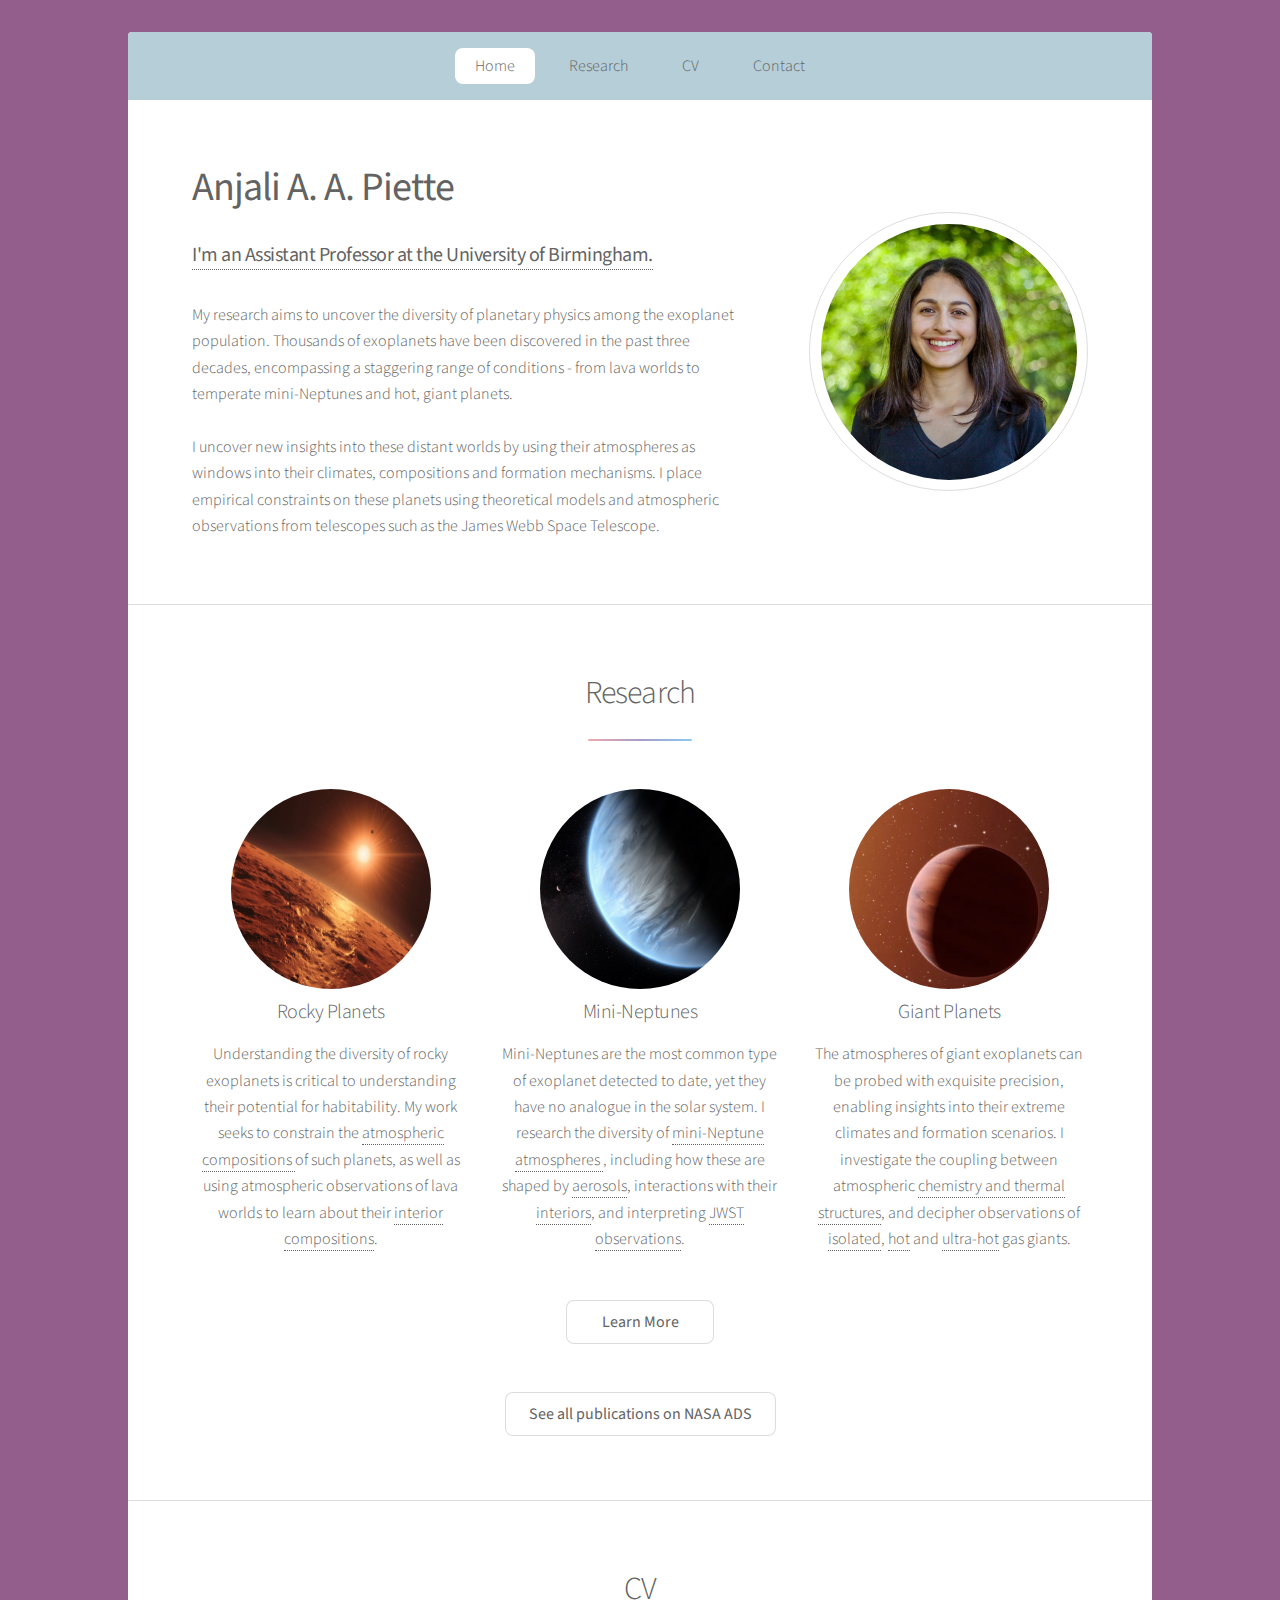
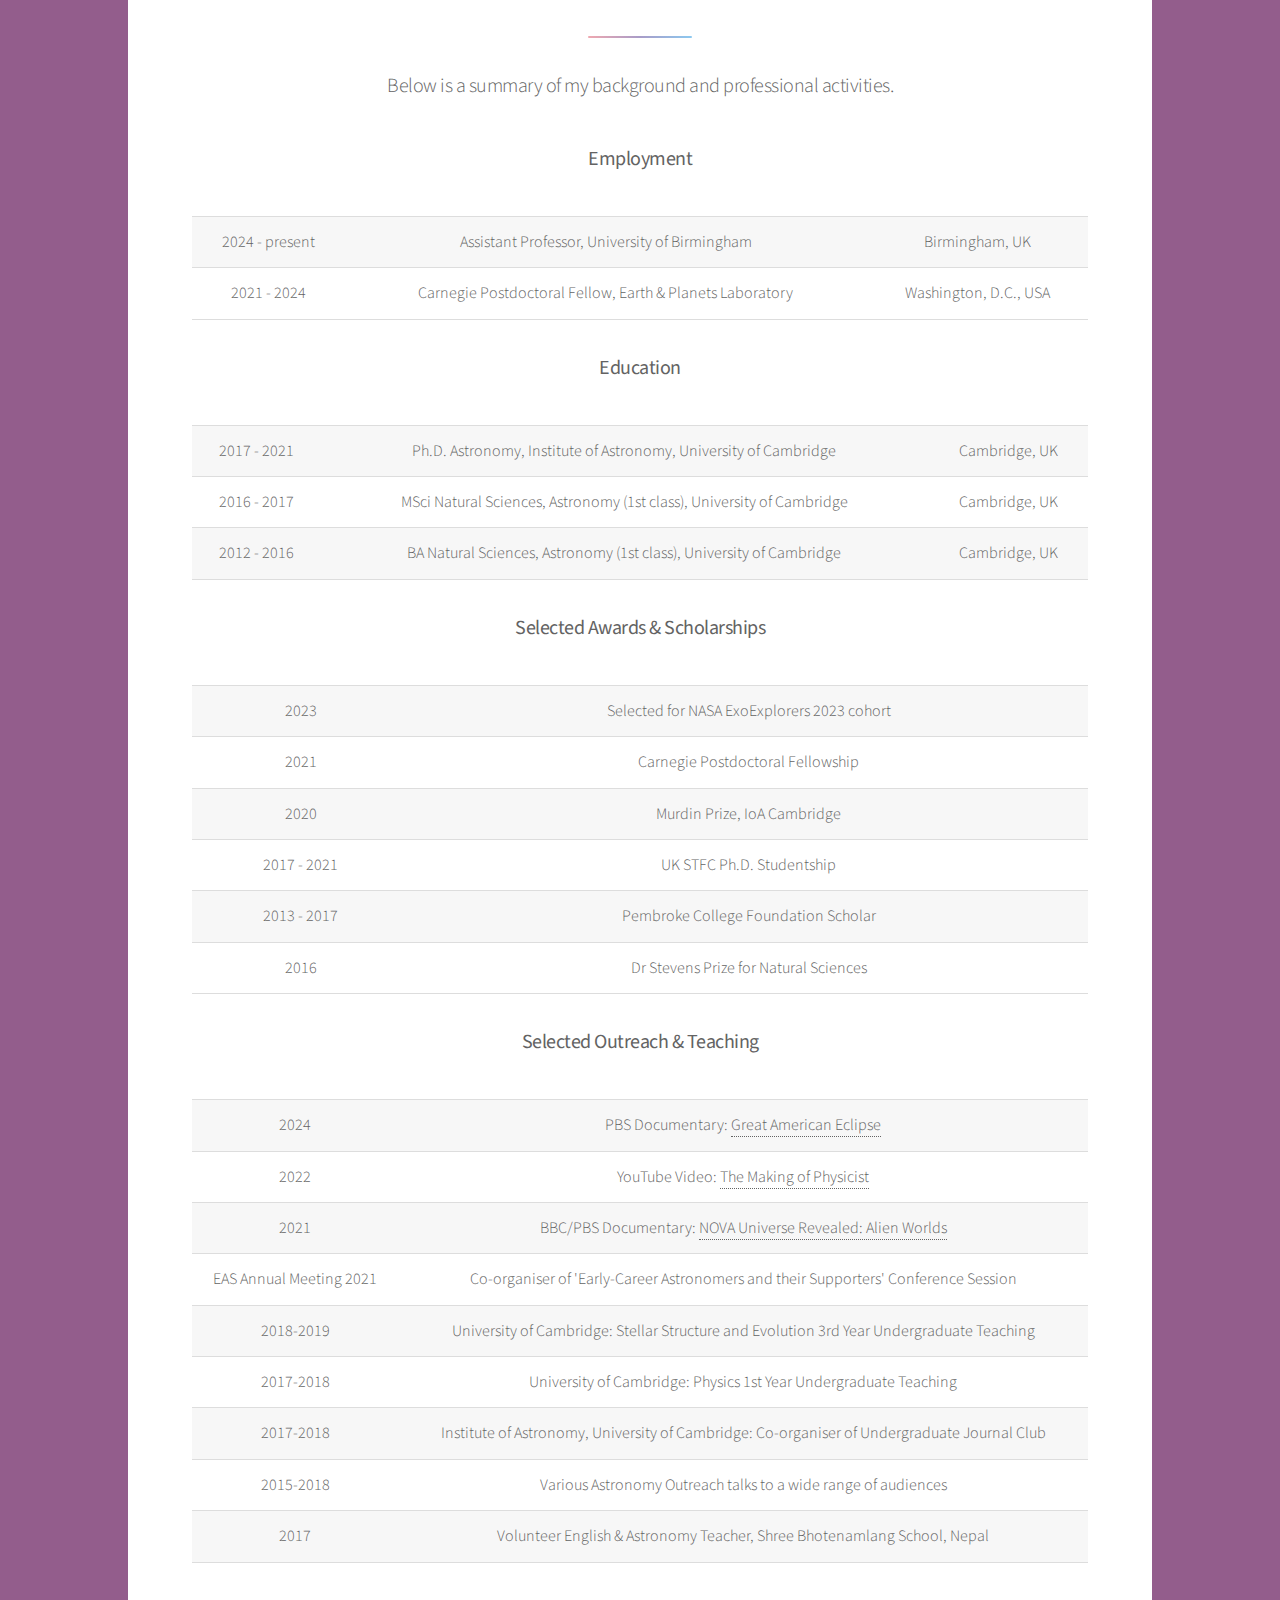
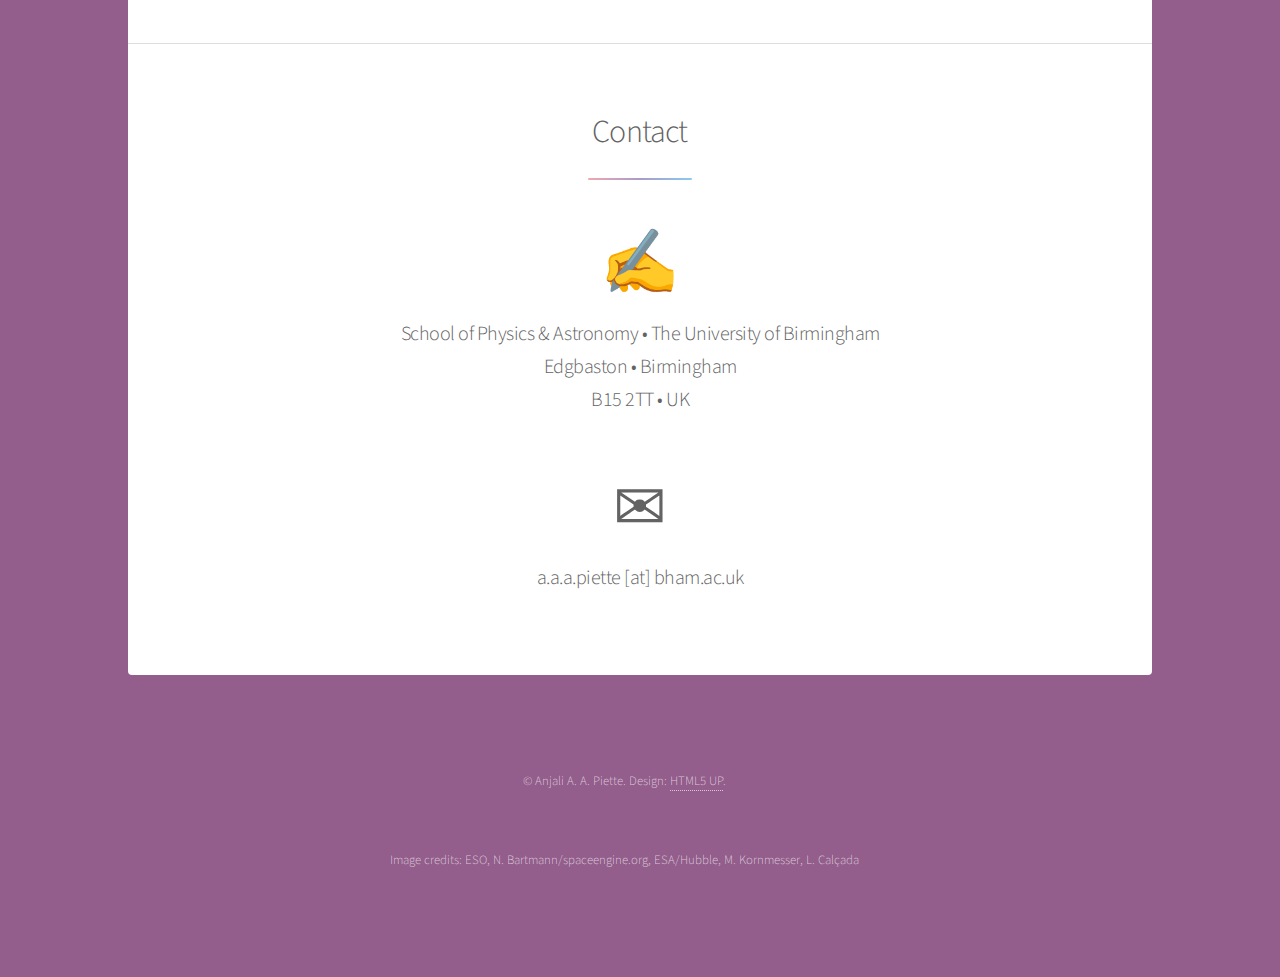
==== commit 38de5c59: "2024 Update" ====
--- a/index.html
+++ b/index.html
@@ -1,518 +1,229 @@
-<!DOCTYPE html>
-<html lang="en">
-  <head>
-    <meta charset="UTF-8" />
-    <meta name="viewport" content="width=device-width, initial-scale=1.0" />
-    <meta http-equiv="X-UA-Compatible" content="ie=edge" />
-    <title>Anjali Piette</title>
-    <link rel="stylesheet" href="fontawesome-5.5/css/all.min.css" />
-    <link rel="stylesheet" href="slick/slick.css">
-    <link rel="stylesheet" href="slick/slick-theme.css">
-    <link rel="stylesheet" href="magnific-popup/magnific-popup.css">
-    <link rel="stylesheet" href="css/bootstrap.min.css" />
-    <link rel="stylesheet" href="css/tooplate-infinite-loop.css" />
+<!DOCTYPE HTML>
 <!--
-Tooplate 2117 Infinite Loop
-https://www.tooplate.com/view/2117-infinite-loop
+	Stellar by HTML5 UP
+	html5up.net | @ajlkn
+	Free for personal and commercial use under the CCA 3.0 license (html5up.net/license)
 -->
-
-  </head>
-  <body>
-    <!-- Hero section -->
-    <section id="home" class="text-white tm-font-big">
-      <!-- Navigation -->
-      <nav class="navbar navbar-expand-md tm-navbar" id="tmNav">
-        <div class="container">
-
-
-          <button class="navbar-toggler" type="button" data-toggle="collapse" data-target="#navbarSupportedContent" aria-controls="navbarSupportedContent" aria-expanded="false" aria-label="Toggle navigation">
-            <i class="fas fa-bars navbar-toggler-icon"></i>
-          </button>
-          <div class="collapse navbar-collapse" id="navbarSupportedContent">
-            <ul class="navbar-nav ml-auto">
-              <li class="nav-item">
-                  <a class="nav-link tm-nav-link" href="#home">Home</a>
-              </li>
-              <li class="nav-item">
-                  <a class="nav-link tm-nav-link" href="#whatwedo">Research</a>
-              </li>
-              <li class="nav-item">
-                <a class="nav-link tm-nav-link" href="#testimonials">Publications</a>
-              </li>
-              <li class="nav-item">
-                  <a class="nav-link tm-nav-link" href="#gallery">About</a>
-              </li>
-              <li class="nav-item">
-                  <a class="nav-link tm-nav-link" href="#contact">Contact</a>
-              </li>
-            </ul>
-          </div>
-        </div>
-      </nav>
-      <div class="text-center tm-hero-text-container">
-      	    <p style="padding-top:10%; padding-bottom:6%"><img src="img/photo_3.jpg" alt="Photo" style="width:200px; height:200px; border-radius: 50%; align:center"></p>
-        <div class="tm-hero-text-container-inner">
-            <h1 class="tm-hero-title">Anjali Piette</h1>
-            <p class="tm-hero-subtitle" style="margin:1% 20%; font-size:27px">
-              I'm a Carnegie Postdoctoral Fellow at the Earth &amp Planets Laboratory, Carnegie Institution for Science. <br><br></p>
-              <p class="tm-hero-subtitle" style="margin:1% 20%; font-size:17px"> I study the atmospheres of a wide range of exoplanets, from molten rocky planets to mini-Neptunes, hot gas giants and isolated brown dwarfs. My research lies at the interface between theoretical models and atmospheric observations - I use both forward and inverse modelling techniques to understand and empirically constrain planetary physics beyond the solar system.
-            </p>
-        </div>
-      </div>
-
-
-    </section>
-
-    <section id="whatwedo" class="tm-section-pad-top">
-
-      <div class="container">
-
-            <div class="row tm-content-box"><!-- first row -->
-                <div class="col-lg-12 col-xl-12">
-                    <div class="tm-intro-text-container">
-                        <h2 class="tm-text-primary mb-4 tm-section-title" style="text-align: center">Research</h2>
-                        <p class="mb-4 tm-intro-text">
-                          My research aims to uncover the diversity of planetary physics among the exoplanet population. The thousands of exoplanets known to date encompass a staggering range of temperatures, sizes and bulk densities, going beyond the conditions known to exist in the solar system. To learn about these distant planets, I use theoretical forward and inverse models of their atmospheres to study the interplay between various physical and chemical processes, and to place empirical constraints on these processes by interpreting atmospheric observations. Below, you can read more about some of my recent projects. For more publications, please see <a href="#testimonials">Publications</a>.</p>
-                    </div>
-                </div>
-
-            </div><!-- first row -->
-
-            <div class="row tm-content-box"><!-- second row -->
-
-              <div class="col-lg-6">
-<p style="padding-top:-100pt; padding-bottom:-2%;text-align:center"><a href="https://ui.adsabs.harvard.edu/abs/2022MNRAS.511.2565P/abstract" target="_blank"><img src="img/lava.png" alt="Photo" style="width:150px; height:150px; border-radius: 50%" class="center"></a></p>
-                  <div class="tm-intro-text-container">
-                      <h3 class="tm-text-primary mb-4">Rocky planet or water world? Observability of low-density lava world atmospheres</h3>
-                      <p class="mb-4 tm-intro-text" style="font-size:15px">
-                        Super-Earths span a wide range of bulk densities, indicating a diversity in interior conditions beyond that seen in the solar system. In particular, an emerging population of low-density super-Earths may be explained by volatile-rich interiors. Among these, low-density lava worlds have dayside temperatures high enough to evaporate their surfaces, providing a unique opportunity to probe their interior compositions and test for the presence of volatiles. In this work, we investigate the atmospheric observability of low-density lava worlds. <br><br> Given the possibility of mixed volatile and silicate interior compositions for these planets, we consider a range of mixed volatile and rock vapour atmospheric compositions. We find that spectral features due to H2O, CO2, SiO and SiO2 are present in the infrared emission spectra as either emission or absorption features, depending on dayside temperature, volatile fraction and volatile composition. We further simulate JWST secondary eclipse observations for each of the three case studies, finding that H2O and/or CO2 could be detected with as few as ~5 eclipses. Detecting volatiles in these atmospheres would provide crucial independent evidence that volatile-rich interiors exist among the super-Earth population. <a href="https://ui.adsabs.harvard.edu/abs/2022MNRAS.511.2565P/abstract" target="_blank"><i>Piette, A. A. A., Gao, P., Brugman, K., Shahar, A., Lichtenberg, T., Miozzi, F. & Driscoll, P. (2023) Accepted for publication in ApJ </i></a></p>
-                  </div>
-              </div>
-
-                <div class="col-lg-6">
-<p style="padding-top:-100pt; padding-bottom:-2%;text-align:center"><a href="https://ui.adsabs.harvard.edu/abs/2022MNRAS.511.2565P/abstract" target="_blank"><img src="img/rocky.png" alt="Photo" style="width:150px; height:150px; border-radius: 50%" class="center"></a></p>
-                    <div class="tm-intro-text-container">
-                        <h3 class="tm-text-primary mb-4">Atmospheric retrieval of rocky exoplanets in thermal emission</h3>
-                        <p class="mb-4 tm-intro-text" style="font-size:15px">
-                          Understanding the presence and nature of rocky exoplanet atmospheres is critical to understanding this diverse population of exoplanets and its potential for habitability. In particular, emission spectroscopy with JWST is a promising technique to determine the presence of and characterise atmospheres of rocky exoplanets, probing both their chemistry and thermal profiles. <br><br> Comprehensive retrieval approaches are required to interpret such observations within a robust statistical framework. In this work, we develop HyDRo: an atmospheric retrieval framework for thermal emission spectra of rocky exoplanets. HyDRo does not make prior assumptions about the background atmospheric composition, and can therefore be used to interpret spectra of secondary atmospheres with unknown compositions. We consider the observations required to characterise the atmospheres of three promising rocky exoplanets across the ~400-800K equilibrium temperature range: Trappist-1b, GJ 1132 b, and LHS 3844 b. HyDRo will allow important atmospheric constraints on rocky exoplanets with JWST observations, providing crucial insights into their geochemical environments.<a href="https://ui.adsabs.harvard.edu/abs/2022MNRAS.511.2565P/abstract" target="_blank"><i>Piette, A. A. A., Madhusudhan, N., & Mandell, A. M. (2022), MNRAS, 511, 2565 </i></a></p>
-                    </div>
-                </div>
-
-
-
-
-            </div><!-- second row -->
-
-            <div class="row tm-content-box"><!-- third row -->
-
-              <div class="col-lg-6">
-<p style="padding-top:-100pt; padding-bottom:-2%;text-align:center"><a href="https://ui.adsabs.harvard.edu/abs/2020ApJ...904..154P/abstract" target="_blank"><img src="img/MN.png" alt="Photo" style="width:150px; height:150px; border-radius: 50%" class="center"></a></p>
-                  <div class="tm-intro-text-container">
-                      <h3 class="tm-text-primary mb-4">Temperature profiles and emission spectra of mini-Neptune atmospheres</h3>
-                      <p class="mb-4 tm-intro-text" style="font-size:15px">
-                        With their relatively large scale heights and large planet-star contrasts, mini-Neptunes are currently ideal targets towards the goal of characterising temperate low-mass exoplanets. Indeed, atmospheric observations of mini-Neptunes orbiting M-dwarfs are beginning to provide constraints on their chemical and thermal properties, while also providing clues about their interiors and potential surfaces. <br><br> In this work, we explore various aspects of mini-Neptunes, including radiative/convective energy transport, boundary conditions for the interior, and their potential habitability. We use self-consistent atmospheric models to investigate the effects of irradiation, internal flux, metallicity, clouds and hazes on the temperature profiles and thermal emission spectra of temperate mini-Neptune atmospheres. We find a range of physically-motivated atmospheric conditions that allow for liquid water under the H2-rich atmospheres of planets such as K2-18 b, and find that observations of thermal emission with JWST/MIRI spectrophotometry can place useful constraints on the habitability of such planets. Our results underpin the potential of temperate mini-Neptunes such as K2-18 b as promising candidates in the search for habitable exoplanets. <a href="https://ui.adsabs.harvard.edu/abs/2020ApJ...904..154P/abstract" target="_blank"><i>Piette, A. A. A. & Madhusudhan, N. (2020), ApJ, 904, 154 </i></a></p>
-                  </div>
-              </div>
-
-              <div class="col-lg-6">
-<p style="padding-top:-100pt; padding-bottom:-2%;text-align:center"><a href="https://ui.adsabs.harvard.edu/abs/2020ApJ...904..154P/abstract" target="_blank"><img src="img/gj1214b.png" alt="Photo" style="width:150px; height:150px; border-radius: 50%" class="center"></a></p>
-                  <div class="tm-intro-text-container">
-                      <h3 class="tm-text-primary mb-4">A reflective, metal-rich atmosphere for the mini-Neptune GJ 1214 b</h3>
-                      <p class="mb-4 tm-intro-text" style="font-size:15px">
-                        The most common type of exoplanet detected to date lies between the sizes of Earth and Neptune. The size distribution of these 'sub-Neptunes' is bifurcated, and the larger sub-population (mini-Neptunes) are thought to host hydrogen-rich atmospheres. GJ 1214 b is an archetypal mini-Neptune, but previous observations of its atmosphere have been featureless due to the presence of high-altitude aerosols. <br><br> In order to learn more about this enigmatic planet, our team observed a full-orbit phase curve of GJ 1214 b using JWST's MIRI LRS instrument (5-12 microns). The dayside and nightside emission spectra show absorption features, allowing us to probe the composition of this atmosphere for the first time. Using atmospheric retrievals, including the HyDRo framework (described above), we find that this absorption is most likely due to H2O. Comparisons of the phase curve to 3D atmospheric models indicate that GJ 1214 b's atmosphere is rich in heavy elements and hosts highly reflective hazes. The MIRI LRS transmission spectrum further constrains the metallicity to be &ge; 1000x solar, with a highly efficient haze production rate. <a href="https://ui.adsabs.harvard.edu/abs/2023arXiv230506240K/abstract" target="_blank"><i>Kempton, E. M.-R., Zhang, M., Bean, J. L., Steinrueck, M. E., Piette, A. A. A. et al. (2023), Nature </i></a><br> <a href="https://ui.adsabs.harvard.edu/abs/2023arXiv230506240K/abstract" target="_blank"><i>Gao, P., Piette, A. A. A., Steinrueck, M. E., Nixon, M., Zhang, M. et al. (2023), Accepted for publication by ApJ </i></a></p>
-                  </div>
-              </div>
-
-
-
-            </div><!-- third row -->
-
-            <div class="row tm-content-box"><!-- fourth row -->
-
-              <div class="col-lg-6">
-<p style="padding-top:-100pt; padding-bottom:-2%;text-align:center"><a href="https://ui.adsabs.harvard.edu/abs/2020MNRAS.496.3870P/abstract" target="_blank"><img src="img/HJ.png" alt="Photo" style="width:150px; height:150px; border-radius: 50%" class="center"></a></p>
-                  <div class="tm-intro-text-container">
-                      <h3 class="tm-text-primary mb-4">Assessing spectra and thermal inversions due to TiO in hot Jupiter atmospheres</h3>
-                      <p class="mb-4 tm-intro-text" style="font-size:15px">
-                        Thermal inversions have been detected in several hot Jupiter atmospheres, motivating new avenues to understand the many factors affecting their temperature structures. TiO has long been proposed to cause such thermal inversions, and has been detected in the optical and near-infrared. As such detections rely on the accuracy of the TiO cross-sections used, the recently reported TOTO TiO line list provides a new opportunity to investigate these dependences.<br><br>In this work, we find that the improvement in the TOTO line list compared to a previous line list results in observable differences in the spectra of hot Jupiters, particularly in the optical at high resolution. We also explore the interplay between temperature structure, irradiation, and composition with TiO as the primary source of optical opacity, using 1D self-consistent atmospheric models. Among other trends, we find that the propensity for thermal inversions due to TiO peaks at C/O ∼ 0.9, consistent with recent studies. Using these models, we further assess metrics to quantify thermal inversions due to TiO, compared to frequently used Spitzer photometry, over a range in C/O, irradiation, metallicity, gravity, and stellar type. <a href="https://ui.adsabs.harvard.edu/abs/2020MNRAS.496.3870P/abstract" target="_blank"><i>Piette, A. A. A., Madhusudhan, N., McKemmish, L. K., Gandhi, S., Masseron, T., Welbanks, L. (2020), MNRAS, 496, 3870 </i></a></p>
-                  </div>
-              </div>
-
-              <div class="col-lg-6">
-<p style="padding-top:-100pt; padding-bottom:-2%;text-align:center"><a href="https://ui.adsabs.harvard.edu/abs/2020MNRAS.497.5136P/abstract" target="_blank"><img src="img/BD.png" alt="Photo" style="width:150px; height:150px; border-radius: 50%" class="center"></a></p>
-                  <div class="tm-intro-text-container">
-                      <h3 class="tm-text-primary mb-4">Considerations for atmospheric retrieval of high-precision brown-dwarf spectra</h3>
-                      <p class="mb-4 tm-intro-text" style="font-size:15px">
-                        Isolated brown dwarfs provide remarkable laboratories for understanding atmospheric physics in the low-irradiation regime, and can be observed more precisely than exoplanets. As such, they can provide a glimpse into the future of high-SNR observations of exoplanets.<br><br>In this work, we investigate several new considerations that are important for atmospheric retrievals of high-quality thermal emission spectra of sub-stellar objects. We propose a new parametric pressure-temperature profile for brown dwarfs, which is able to capture the steep temperature gradients in brown dwarf atmospheres while avoiding commonly-encountered numerical artefacts. We also demonstrate an approach to include model uncertainties in the retrieval, focusing on uncertainties introduced by finite spectral and vertical resolution. We validate our retrieval framework by applying it to a simulated data set and then apply it to the HST/WFC3 spectrum of the T-dwarf 2MASS J2339+1352, obtaining sub-solar abundances of H2O and CH4 in the object at ~0.1 dex precision. <a href="https://ui.adsabs.harvard.edu/abs/2020MNRAS.497.5136P/abstract" target="_blank"><i>Piette, A. A. A., Madhusudhan, N. (2020) , MNRAS, 497, 5136 </i></a></p>
-                  </div>
-              </div>
-
-
-            </div><!-- fourth row -->
-        </div>
-
-    </section>
-
-    <section id="testimonials" class="tm-section-pad-top tm-parallax-2">
-      <div class="container tm-testimonials-content">
-        <div class="row">
-          <div class="col-lg-12 tm-content-box">
-            <h2 class="text-center mb-4 tm-section-title">Selected Publications</h2>
-            <p class="mx-auto tm-section-desc text-center">
-              </p>
-
-<!--- List of Publications, use format: <a href="%u">%l (%Y), %j, %V, %p.</a><br> --->
-<center><a href="https://ui.adsabs.harvard.edu/public-libraries/1S48RLToStuGohCsBl3SMQ"><b>NASA ADS</b></a></center><br><br>
-<b>Piette, A. A. A., Gao, P., Brugman, K., Shahar, A., Lichtenberg, T., Miozzi, F., Driscoll, P. (2023), Accepted for publication in ApJ</b><br><em>Rocky planet or water world? Observability of low-density lava world atmospheres</em></a><br>
-<a href="https://ui.adsabs.harvard.edu/abs/2022MNRAS.511.2565P"><b>Piette, A. A. A., Madhusudhan, N., & Mandell, A. M. (2022), MNRAS, 511, 2565</b><br><em>HyDRo: atmospheric retrieval of rocky exoplanets in thermal emission</em></a><br>
-<a href="https://ui.adsabs.harvard.edu/abs/2020ApJ...904..154P"><b>Piette, A. A. A., & Madhusudhan, N. (2020), ApJ, 904, 154</b><br><em>On the Temperature Profiles and Emission Spectra of Mini-Neptune Atmospheres</em></a><br>
-<a href="https://ui.adsabs.harvard.edu/abs/2020MNRAS.497.5136P"><b>Piette, A. A. A., & Madhusudhan, N. (2020), MNRAS, 497, 5136</b><br><em>Considerations for atmospheric retrieval of high-precision brown dwarf spectra</em></a><br>
-<a href="https://ui.adsabs.harvard.edu/abs/2020MNRAS.496.3870P"><b>Piette, A. A. A., Madhusudhan, N., McKemmish, L. K., Gandhi, S., Masseron, T., & Welbanks, L. (2020), MNRAS, 496, 3870</b><br><em>Assessing spectra and thermal inversions due to TiO in hot Jupiter atmospheres</em></a><br><br>
-
-<a href="https://www.nature.com/articles/s41586-023-06159-5"><b>Kempton, E. M.-R., Zhang, M., Bean, J. L., Steinrueck, M. E., Piette, A. A. A., Parmentier, V., et al. (2023), Nature.</b>
-<br><em>A reflective, metal-rich atmosphere for GJ 1214b from its JWST phase curve</em></a><br>
-<a href="https://ui.adsabs.harvard.edu/abs/2023arXiv230505697G"><b>Gao, P., Piette, A. A. A., Steinrueck, M. E., Nixon, M. C., Zhang, M., Kempton, E. M. R., et al. (2023), Accepted for publication in ApJ.</b>
-<br><em>The Hazy and Metal-Rich Atmosphere of GJ 1214 b Constrained by Near and Mid-Infrared Transmission Spectroscopy</em></a><br>
-<a href="https://ui.adsabs.harvard.edu/abs/2023AJ....165..120K"><b>Kanodia, S., Mahadevan, S., Libby-Roberts, J., Stefansson, G., Cañas, C. I., Piette, A. A. A., et al. (2023), AJ, 165, 120.</b>
-<br><em>TOI-5205b: A Short-period Jovian Planet Transiting a Mid-M Dwarf</em></a><br>
-<a href="https://ui.adsabs.harvard.edu/abs/2023Natur.614..649J"><b>JWST Transiting Exoplanet Community Early Release Science Team, et al. (incl. Piette) (2023), Nature, 614, 649.</b>
-<br><em>Identification of carbon dioxide in an exoplanet atmosphere</em></a><br>
-<a href="https://www.nature.com/articles/s41586-023-06230-1"><b>Coulombe, L.-P., Benneke, B., Challener, R., Piette, A. A. A., Wiser, L. S., Mansfield, M., et al. (2023), Nature.
-</b><br><em>A broadband thermal emission spectrum of the ultra-hot Jupiter WASP-18b</em></a><br>
-<a href="https://ui.adsabs.harvard.edu/abs/2022MNRAS.513.3444B"><b>Blažek, M., Kabáth, P., Piette, A. A. A., Madhusudhan, N., Skarka, M., Šubjak, J., et al. (2022), MNRAS, 513, 3444.
-</b><br><em>Constraints on TESS albedos for five hot Jupiters</em></a><br>
-<a href="https://ui.adsabs.harvard.edu/abs/2021ApJ...918....1M"><b>Madhusudhan, N., Piette, A. A. A., & Constantinou, S. (2021), ApJ, 918, 1</b><br><em>Habitability and Biosignatures of Hycean Worlds</em></a><br>
-<a href="https://ui.adsabs.harvard.edu/abs/2021A&A...648A..71V"><b>von Essen, C., Mallonn, M., Piette, A., Cowan, N. B., Madhusudhan, N., Agol, E., Antoci, V., Poppenhaeger, K., Stassun, K. G., Khalafinejad, S., & Tautvaišienė, G. (2021), A&ampA, 648, A71</b><br><em>TESS unveils the optical phase curve of KELT-1b. Thermal emission and ellipsoidal variation from the brown dwarf companion along with the stellar activity</em></a><br>
-<a href="https://ui.adsabs.harvard.edu/abs/2020ApJ...897L...5B"><b>Ben-Yami, M., Madhusudhan, N., Cabot, S. H. C., Constantinou, S., Piette, A., Gandhi, S., & Welbanks, L. (2020), ApJL, 897, L5</b><br><em>Neutral Cr and V in the Atmosphere of Ultra-hot Jupiter WASP-121 b</em></a><br>
-<a href="https://ui.adsabs.harvard.edu/abs/2020MNRAS.494.5110B"><b>Broderick, J. W., Shimwell, T. W., Gourdji, K., et al. (including Piette, A.) (2020), MNRAS, 494, 5110</b><br><em>LOFAR 144-MHz follow-up observations of GW170817</em></a><br>
-<a href="https://ui.adsabs.harvard.edu/abs/2020MNRAS.494..363C"><b>Cabot, S. H. C., Madhusudhan, N., Welbanks, L., Piette, A., & Gandhi, S. (2020), MNRAS, 494, 363</b><br><em>Detection of neutral atomic species in the ultra-hot Jupiter WASP-121b</em></a><br>
-<a href="https://ui.adsabs.harvard.edu/abs/2020ApJ...891L...7M"><b>Madhusudhan, N., Nixon, M. C., Welbanks, L., Piette, A. A. A., & Booth, R. A. (2020), ApJL, 891, L7</b><br><em>The Interior and Atmosphere of the Habitable-zone Exoplanet K2-18b</em></a><br>
-<a href="https://ui.adsabs.harvard.edu/abs/2019AJ....158..228G"><b>Gandhi, S., Madhusudhan, N., Hawker, G., & Piette, A. (2019), AJ, 158, 228</b><br><em>HyDRA-H: Simultaneous Hybrid Retrieval of Exoplanetary Emission Spectra</em></a><br>
-<a href="https://ui.adsabs.harvard.edu/abs/2015MNRAS.449.2304K"><b>Kennedy, G. M., & Piette, A. (2015), MNRAS, 449, 2304</b><br><em>Warm exo-Zodi from cool exo-Kuiper belts: the significance of P-R drag and the inference of intervening planets</em></a><br>
-
-
-
-          </div>
-        </div>
-      </div>
-      <div class="tm-bg-overlay"></div>
-    </section>
-
-    <section id="gallery" class="tm-section-pad-top">
-      <div class="container tm-container-gallery">
-        <div class="row">
-          <div class="text-center col-12">
-              <h2 class="tm-text-primary tm-section-title mb-4">About</h2>
-          </div>
-
-    <div class="col-12">
-               <h4>Current Position</h4>
-               <p class="mx-auto" style="font-size:15px">
-
-   2021-present       <b>Carnegie Postdoctoral Fellow</b><br>
-<span style="padding-left:125px"> Earth &amp Planets Laboratory, Carnegie Institution for Science, Washington, D.C.
-
-
- <br><br>
-
-               </p>
-           </div>
-
-    <div class="col-12">
-               <h4>Education</h4>
-               <p class="mx-auto" style="font-size:15px">
-                 <b>Ph.D. Astronomy, Institute of Astronomy, University of Cambridge</b><br>
- 	        <i>Thermal and Radiative Properties of Exoplanet Atmospheres Across the Mass Range</i><br>
- 		Supervisor: Dr Nikku Madhusudhan 
-
- 		<br>
-
- 		<b>MSci Natural Sciences, Astronomy (1st class), Pembroke College, University of Cambridge</b>
-
- 		<br>
-
- 		<b>BA Natural Sciences, Astronomy (1st class), Pembroke College, University of Cambridge</b>
- 		<br><br>
-
-               </p>
-           </div>
-
-	 <div class="col-12">
-              <h4>Selected Awards &amp Scholarships</h4>
-              <p class="mx-auto" style="font-size:15px">
-
-     &nbsp;  &nbsp;&nbsp; 2023       &nbsp;&nbsp;&nbsp;&nbsp; Selected for NASA ExoExplorers 2023 cohort <br>
-     2021       Carnegie Postdoctoral Fellowship <br>
-     2020      Murdin Prize, IoA Cambridge <br>
-2017-2021  UK STFC Ph.D. Studentship <br>
-2013-2017   Pembroke College Foundation Scholar <br>
-     2016       Dr Stevens Prize for Natural Sciences <br>
-     2016       ASTRON/JIVE Summer Studentship <br>
-     2014       Institute of Astronomy, Cambridge, Summer Studentship <br>
-     2012       Cuthbert Award for Science <br>
-
-<br><br>
-              </p>
-          </div>
-
-	 <div class="col-12">
-              <h4>Selected Outreach &amp Teaching</h4>
-              <p class="mx-auto" style="font-size:15px">
-
-<b>Co-organiser of Interdisciplinary Carnegie Planets Reading Group</b><br>
-Carnegie EPL, 2021-present<br>
-
-<b>Organiser of Carnegie EPL Astronomy Journal Club</b><br>
-Carnegie EPL, 2021<br>
-
-<a href="https://www.pbs.org/wgbh/nova/video/nova-universe-revealed-alien-worlds/"><b>Television: Featured in PBS "NOVA Universe Revealed: Alien Worlds"</b></a><br>
-PBS/BBC NOVA, 2021<br>
-
-<b>Co-organiser of 'Early-Career Astronomers and their Supporters' Conference Session</b><br>
-EAS Meeting 2021<br>
-
-<b>Stellar Structure and Evolution Undergraduate Teaching</b><br>
-Institute of Astronomy, University of Cambridge, 2018-2019<br>
-
-<b>Physics Undergraduate Teaching</b><br>
-Pembroke College, University of Cambridge, 2017-2018<br>
-
-<b>Co-organiser of Undergraduate Journal Club</b><br>
-Institute of Astronomy, University of Cambridge, 2017-2018<br>
-
-<b>Astronomy outreach talk</b><br>
-St Godric's Primary School, Durham, UK, 2017 <br>
-
-<b>Volunteer English &amp Astronomy Teacher</b><br>
-Shree Bhotenamlang School, Nepal, 2017<br>
-
-<b>Public Outreach Talks &amp Group Visits</b><br>
-Institute of Astronomy, University of Cambridge, 2015-2018<br>
-
-
-              </p>
-          </div>
-
-        </div>
-      </div>
-    </section>
-
-    <!-- Contact -->
-    <section id="contact" class="tm-section-pad-top tm-parallax-2">
-
-      <div class="container tm-container-contact">
-
-        <div class="row">
-
-            <div class="text-center col-12">
-                <h2 class="tm-section-title mb-4">Contact</h2>
-                <p class="mb-5">
-                 apiette[at]carnegiescience[dot]edu
-                </p><br>
-            </div>
-
-
-      </div>
-
-      	<footer class="text-center small tm-footer">
-          <p class="mb-0">
-          Copyright &copy; 2021 Anjali Piette
-
-          . <a rel="nofollow" href="https://www.tooplate.com" title="HTML templates">Designed by TOOPLATE</a></p>
-        </footer>
-
-    </section>
-
-    <script src="js/jquery-1.9.1.min.js"></script>
-    <script src="slick/slick.min.js"></script>
-    <script src="magnific-popup/jquery.magnific-popup.min.js"></script>
-    <script src="js/easing.min.js"></script>
-    <script src="js/jquery.singlePageNav.min.js"></script>
-    <script src="js/bootstrap.min.js"></script>
-    <script>
-
-      function getOffSet(){
-        var _offset = 450;
-        var windowHeight = window.innerHeight;
-
-        if(windowHeight > 500) {
-          _offset = 400;
-        }
-        if(windowHeight > 680) {
-          _offset = 300
-        }
-        if(windowHeight > 830) {
-          _offset = 210;
-        }
-
-        return _offset;
-      }
-
-      function setParallaxPosition($doc, multiplier, $object){
-        var offset = getOffSet();
-        var from_top = $doc.scrollTop(),
-          bg_css = 'center ' +(multiplier * from_top - offset) + 'px';
-        $object.css({"background-position" : bg_css });
-      }
-
-      // Parallax function
-      // Adapted based on https://codepen.io/roborich/pen/wpAsm
-      var background_image_parallax = function($object, multiplier, forceSet){
-        multiplier = typeof multiplier !== 'undefined' ? multiplier : 0.5;
-        multiplier = 1 - multiplier;
-        var $doc = $(document);
-        // $object.css({"background-attatchment" : "fixed"});
-
-        if(forceSet) {
-          setParallaxPosition($doc, multiplier, $object);
-        } else {
-          $(window).scroll(function(){
-            setParallaxPosition($doc, multiplier, $object);
-          });
-        }
-      };
-
-      var background_image_parallax_2 = function($object, multiplier){
-        multiplier = typeof multiplier !== 'undefined' ? multiplier : 0.5;
-        multiplier = 1 - multiplier;
-        var $doc = $(document);
-        $object.css({"background-attachment" : "fixed"});
-
-        $(window).scroll(function(){
-          if($(window).width() > 768) {
-            var firstTop = $object.offset().top,
-                pos = $(window).scrollTop(),
-                yPos = Math.round((multiplier * (firstTop - pos)) - 186);
-
-            var bg_css = 'center ' + yPos + 'px';
-
-            $object.css({"background-position" : bg_css });
-          } else {
-            $object.css({"background-position" : "center" });
-          }
-        });
-      };
-
-      $(function(){
-        // Hero Section - Background Parallax
-        background_image_parallax($(".tm-parallax"), 0.30, false);
-        background_image_parallax_2($("#contact"), 0.80);
-        background_image_parallax_2($("#testimonials"), 0.80);
-
-        // Handle window resize
-        window.addEventListener('resize', function(){
-          background_image_parallax($(".tm-parallax"), 0.30, true);
-        }, true);
-
-        // Detect window scroll and update navbar
-        $(window).scroll(function(e){
-          if($(document).scrollTop() > 120) {
-            $('.tm-navbar').addClass("scroll");
-          } else {
-            $('.tm-navbar').removeClass("scroll");
-          }
-        });
-
-        // Close mobile menu after click
-        $('#tmNav a').on('click', function(){
-          $('.navbar-collapse').removeClass('show');
-        })
-
-        // Scroll to corresponding section with animation
-        $('#tmNav').singlePageNav({
-          'easing': 'easeInOutExpo',
-          'speed': 600
-        });
-
-        // Add smooth scrolling to all links
-        // https://www.w3schools.com/howto/howto_css_smooth_scroll.asp
-        $("a").on('click', function(event) {
-          if (this.hash !== "") {
-            event.preventDefault();
-            var hash = this.hash;
-
-            $('html, body').animate({
-              scrollTop: $(hash).offset().top
-            }, 600, 'easeInOutExpo', function(){
-              window.location.hash = hash;
-            });
-          } // End if
-        });
-
-        // Pop up
-        $('.tm-gallery').magnificPopup({
-          delegate: 'a',
-          type: 'image',
-          gallery: { enabled: true }
-        });
-
-        $('.tm-testimonials-carousel').slick({
-          dots: true,
-          prevArrow: false,
-          nextArrow: false,
-          infinite: false,
-          slidesToShow: 3,
-          slidesToScroll: 1,
-          responsive: [
-            {
-              breakpoint: 992,
-              settings: {
-                slidesToShow: 2
-              }
-            },
-            {
-              breakpoint: 768,
-              settings: {
-                slidesToShow: 2
-              }
-            },
-            {
-              breakpoint: 480,
-              settings: {
-                  slidesToShow: 1
-              }
-            }
-          ]
-        });
-
-        // Gallery
-        $('.tm-gallery').slick({
-          dots: true,
-          infinite: false,
-          slidesToShow: 5,
-          slidesToScroll: 2,
-          responsive: [
-          {
-            breakpoint: 1199,
-            settings: {
-              slidesToShow: 4,
-              slidesToScroll: 2
-            }
-          },
-          {
-            breakpoint: 991,
-            settings: {
-              slidesToShow: 3,
-              slidesToScroll: 2
-            }
-          },
-          {
-            breakpoint: 767,
-            settings: {
-              slidesToShow: 2,
-              slidesToScroll: 1
-            }
-          },
-          {
-            breakpoint: 480,
-            settings: {
-              slidesToShow: 1,
-              slidesToScroll: 1
-            }
-          }
-        ]
-        });
-      });
-    </script>
-  </body>
+<html>
+	<head>
+		<title>Anjali Piette</title>
+		<meta charset="utf-8" />
+		<meta name="viewport" content="width=device-width, initial-scale=1, user-scalable=no" />
+		<link rel="stylesheet" href="assets/css/main.css" />
+		<noscript><link rel="stylesheet" href="assets/css/noscript.css" /></noscript>
+	</head>
+	<body class="is-preload">
+
+		<!-- Wrapper -->
+			<div id="wrapper">
+
+				<!-- Header -->
+					<p></p>
+
+
+				<!-- Nav -->
+					<nav id="nav" style="background:#B6CED7">
+						<ul>
+							<li><a href="#intro" class="active">Home</a></li>
+							<li><a href="#first">Research</a></li>
+							<li><a href="#second">CV</a></li>
+							<li><a href="#cta">Contact</a></li>
+						</ul>
+					</nav>
+
+				<!-- Main -->
+					<div id="main">
+
+						<!-- Introduction -->
+							<section id="intro" class="main">
+								<div class="spotlight">
+									<div class="content">
+										<header class="major">
+											<h1><b>Anjali A. A. Piette</b></h1>
+											<h3><b><a href="https://www.birmingham.ac.uk/research/activity/physics/astronomy/solar-and-stellar/staff" target="_blank">I'm an Assistant Professor at the University of Birmingham.</a></b></h3>
+										</header>
+										<p>My research aims to uncover the diversity of planetary physics among the exoplanet population. Thousands of exoplanets have been discovered in the past three decades, encompassing a staggering range of conditions - from lava worlds to temperate mini-Neptunes and hot, giant planets. <br><br>I uncover new insights into these distant worlds by using their atmospheres as windows into their climates, compositions and formation mechanisms. I place empirical constraints on these planets using theoretical models and atmospheric observations from telescopes such as the James Webb Space Telescope. </p>
+									</div>
+									<span class="image"><img src="images/photo_3.jpg" alt="" /></span>
+								</div>
+							</section>
+
+						<!-- First Section -->
+							<section id="first" class="main special">
+								<header class="major">
+									<h2>Research</h2>
+								</header>
+								<ul class="features">
+									<li>
+										<span class="image"><img src="images/eso_rocky.jpg" alt="Photo" style="width:200px; height:200px; border-radius: 50%; align:center" /></span>
+										<h3>Rocky Planets</h3>
+										<p>Understanding the diversity of rocky exoplanets is critical to understanding their potential for habitability. My work seeks to constrain the <a href="https://ui.adsabs.harvard.edu/abs/2022MNRAS.511.2565P/abstract" target="_blank"> atmospheric compositions </a> of such planets, as well as using atmospheric observations of lava worlds to learn about their <a href="https://ui.adsabs.harvard.edu/abs/2023ApJ...954...29P/abstract" target="_blank">interior compositions</a>.</p>
+									</li>
+									<li>
+										<span class="image"><img src="images/MN.jpg" alt="Photo" style="width:200px; height:200px; border-radius: 50%; align:center" /></span>
+										<h3>Mini-Neptunes</h3>
+										<p>Mini-Neptunes are the most common type of exoplanet detected to date, yet they have no analogue in the solar system. I research the diversity of <a href="https://ui.adsabs.harvard.edu/abs/2020ApJ...904..154P/abstract" target="_blank"> mini-Neptune atmospheres </a>, including how these are shaped by <a href="https://ui.adsabs.harvard.edu/abs/2023ApJ...951...96G/abstract" target="_blank">aerosols</a>, interactions with their <a href="https://ui.adsabs.harvard.edu/abs/2023ApJ...954...29P/abstract" target="_blank">interiors</a>, and interpreting <a href="https://ui.adsabs.harvard.edu/abs/2023Natur.620...67K/abstract" target="_blank">JWST observations</a>.</p>
+									</li>
+									<li>
+										<span class="image"><img src="images/HJ.jpeg" alt="Photo" style="width:200px; height:200px; border-radius: 50%; align:center" /></span>
+										<h3>Giant Planets</h3>
+										<p>The atmospheres of giant exoplanets can be probed with exquisite precision, enabling insights into their extreme climates and formation scenarios. I investigate the coupling between atmospheric <a href="https://ui.adsabs.harvard.edu/abs/2020MNRAS.496.3870P/abstract" target="_blank">chemistry and thermal structures</a>, and decipher observations of <a href="https://ui.adsabs.harvard.edu/abs/2020MNRAS.497.5136P/abstract">isolated</a>, <a href="https://ui.adsabs.harvard.edu/abs/2024NatAs.tmp....1B/abstract" target="_blank">hot</a> and <a href="https://ui.adsabs.harvard.edu/abs/2023Natur.620..292C/abstract" target="_blank">ultra-hot</a> gas giants.</p>
+									</li>
+								</ul>
+								<footer class="major">
+									<ul class="actions special">
+										<li><a href="generic.html" class="button"><b>Learn More</b></a></li>
+									</ul>
+								</footer>
+								<footer class="major">
+									<ul class="actions special">
+										<li><a href="https://ui.adsabs.harvard.edu/search/fq=%7B!type%3Daqp%20v%3D%24fq_database%7D&fq_database=(database%3Aastronomy%20OR%20database%3Aphysics)&q=%20author%3A%22Piette%2CAnjali%22%20year%3A2014-9999&sort=date%20desc%2C%20bibcode%20desc&p_=0" class="button" target="_blank"><b>See all publications on NASA ADS</b></a></li>
+									</ul>
+								</footer>
+							</section>
+
+						<!-- Second Section -->
+							<section id="second" class="main special">
+								<header class="major">
+									<h2>CV</h2>
+									<p>Below is a summary of my background and professional activities.</p>
+									<p><b>Employment</b></p>
+									<table>
+										<tr>
+											<td>2024 - present</td>
+											<td>Assistant Professor, University of Birmingham</td>
+											<td>Birmingham, UK</td>
+										</tr>
+									  <tr>
+									    <td>2021 - 2024</td>
+									    <td>Carnegie Postdoctoral Fellow, Earth & Planets Laboratory</td>
+									    <td>Washington, D.C., USA</td>
+									  </tr>
+									</table>
+
+									<p><b>Education</b></p>
+									<table>
+										<tr>
+											<td>2017 - 2021</td>
+											<td>Ph.D. Astronomy, Institute of Astronomy, University of Cambridge</td>
+											<td>Cambridge, UK</td>
+										</tr>
+										<tr>
+											<td>2016 - 2017</td>
+											<td>MSci Natural Sciences, Astronomy (1st class), University of Cambridge</td>
+											<td>Cambridge, UK</td>
+										</tr>
+										<tr>
+											<td>2012 - 2016</td>
+											<td>BA Natural Sciences, Astronomy (1st class), University of Cambridge</td>
+											<td>Cambridge, UK</td>
+										</tr>
+									</table>
+
+									<p><b>Selected Awards & Scholarships</b></p>
+									<table>
+										<tr>
+											<td>2023</td>
+											<td>Selected for NASA ExoExplorers 2023 cohort</td>
+										</tr>
+										<tr>
+											<td>2021</td>
+											<td>Carnegie Postdoctoral Fellowship </td>
+										</tr>
+										<tr>
+											<td>2020</td>
+											<td>Murdin Prize, IoA Cambridge </td>
+										</tr>
+										<tr>
+											<td>2017 - 2021</td>
+											<td>UK STFC Ph.D. Studentship </td>
+										</tr>
+										<tr>
+											<td>2013 - 2017</td>
+											<td>Pembroke College Foundation Scholar </td>
+										</tr>
+										<tr>
+											<td>2016</td>
+											<td>Dr Stevens Prize for Natural Sciences </td>
+										</tr>
+									</table>
+
+									<p><b>Selected Outreach & Teaching</b></p>
+									<table>
+										<tr>
+											<td>2024</td>
+											<td>PBS Documentary: <a href="https://www.pbs.org/wgbh/nova/video/great-american-eclipse/" target="_blank">Great American Eclipse</a></td>
+										</tr>
+										<tr>
+											<td>2022</td>
+											<td>YouTube Video: <a href="https://www.youtube.com/watch?v=yDekaAxN8RY" target="_blank">The Making of Physicist</a></td>
+										</tr>
+										<tr>
+											<td>2021</td>
+											<td>BBC/PBS Documentary: <a href="https://www.pbs.org/wgbh/nova/video/nova-universe-revealed-alien-worlds/" target="_blank">NOVA Universe Revealed: Alien Worlds</a></td>
+										</tr>
+										<tr>
+											<td>EAS Annual Meeting 2021</td>
+											<td>Co-organiser of 'Early-Career Astronomers and their Supporters' Conference Session</td>
+										</tr>
+										<tr>
+											<td>2018-2019</td>
+											<td>University of Cambridge: Stellar Structure and Evolution 3rd Year Undergraduate Teaching</td>
+										</tr>
+										<tr>
+											<td>2017-2018</td>
+											<td>University of Cambridge: Physics 1st Year Undergraduate Teaching</td>
+										</tr>
+										<tr>
+											<td>2017-2018</td>
+											<td>Institute of Astronomy, University of Cambridge: Co-organiser of Undergraduate Journal Club</td>
+										</tr>
+										<tr>
+											<td>2015-2018</td>
+											<td>Various Astronomy Outreach talks to a wide range of audiences</td>
+										</tr>
+										<tr>
+											<td>2017</td>
+											<td>Volunteer English & Astronomy Teacher, Shree Bhotenamlang School, Nepal</td>
+										</tr>
+									</table>
+								</header>
+
+
+							</section>
+
+						<!-- Get Started -->
+							<section id="cta" class="main special">
+								<header class="major">
+									<h2>Contact</h2>
+									<span STYLE="font-size:400%">&#9997;</span>
+									<p>School of Physics & Astronomy &bull; The University of Birmingham <br> Edgbaston &bull; Birmingham <br> B15 2TT &bull; UK</p>
+
+									<span STYLE="font-size:400%">&#9993;</span>
+									<p>a.a.a.piette [at] bham.ac.uk</p>
+								</header>
+
+							</section>
+
+					</div>
+
+				<!-- Footer -->
+					<footer id="footer">
+
+						<p class="copyright">&copy; Anjali A. A. Piette. Design: <a href="https://html5up.net">HTML5 UP</a>.</p>
+						<p class="copyright">Image credits: ESO, N. Bartmann/spaceengine.org, ESA/Hubble, M. Kornmesser,  L. Calçada </p>
+					</footer>
+
+			</div>
+
+		<!-- Scripts -->
+			<script src="assets/js/jquery.min.js"></script>
+			<script src="assets/js/jquery.scrollex.min.js"></script>
+			<script src="assets/js/jquery.scrolly.min.js"></script>
+			<script src="assets/js/browser.min.js"></script>
+			<script src="assets/js/breakpoints.min.js"></script>
+			<script src="assets/js/util.js"></script>
+			<script src="assets/js/main.js"></script>
+
+	</body>
 </html>
--- a/assets/css/main.css
+++ b/assets/css/main.css
@@ -0,0 +1,3783 @@
+@import url(fontawesome-all.min.css);
+@import 'https://fonts.googleapis.com/css?family=Source+Sans+Pro:300,400';
+
+/*
+	Stellar by HTML5 UP
+	html5up.net | @ajlkn
+	Free for personal and commercial use under the CCA 3.0 license (html5up.net/license)
+*/
+
+html, body, div, span, applet, object,
+iframe, h1, h2, h3, h4, h5, h6, p, blockquote,
+pre, a, abbr, acronym, address, big, cite,
+code, del, dfn, em, img, ins, kbd, q, s, samp,
+small, strike, strong, sub, sup, tt, var, b,
+u, i, center, dl, dt, dd, ol, ul, li, fieldset,
+form, label, legend, table, caption, tbody,
+tfoot, thead, tr, th, td, article, aside,
+canvas, details, embed, figure, figcaption,
+footer, header, hgroup, menu, nav, output, ruby,
+section, summary, time, mark, audio, video {
+	margin: 0;
+	padding: 0;
+	border: 0;
+	font-size: 100%;
+	font: inherit;
+	vertical-align: baseline;}
+
+article, aside, details, figcaption, figure,
+footer, header, hgroup, menu, nav, section {
+	display: block;}
+
+body {
+	line-height: 1;
+}
+
+ol, ul {
+	list-style: none;
+}
+
+blockquote, q {
+	quotes: none;
+}
+
+	blockquote:before, blockquote:after, q:before, q:after {
+		content: '';
+		content: none;
+	}
+
+table {
+	border-collapse: collapse;
+	border-spacing: 0;
+}
+
+body {
+	-webkit-text-size-adjust: none;
+}
+
+mark {
+	background-color: transparent;
+	color: inherit;
+}
+
+input::-moz-focus-inner {
+	border: 0;
+	padding: 0;
+}
+
+input, select, textarea {
+	-moz-appearance: none;
+	-webkit-appearance: none;
+	-ms-appearance: none;
+	appearance: none;
+}
+
+/* Basic */
+
+	@-ms-viewport {
+		width: device-width;
+	}
+
+	body {
+		-ms-overflow-style: scrollbar;
+	}
+
+	@media screen and (max-width: 480px) {
+
+		html, body {
+			min-width: 320px;
+		}
+
+	}
+
+	html {
+		box-sizing: border-box;
+	}
+
+	*, *:before, *:after {
+		box-sizing: inherit;
+	}
+
+	body {
+		/* background-image: linear-gradient(45deg, #e37682 15%, #5f4d93 85%); */
+		background-image: url("../../images/eso_lowexposure.jpeg");
+		background-size: contain;
+	}
+
+		body.is-preload *, body.is-preload *:before, body.is-preload *:after {
+			-moz-animation: none !important;
+			-webkit-animation: none !important;
+			-ms-animation: none !important;
+			animation: none !important;
+			-moz-transition: none !important;
+			-webkit-transition: none !important;
+			-ms-transition: none !important;
+			transition: none !important;
+		}
+
+/* Type */
+
+	body {
+		background-color: #935d8c;
+		color: rgba(255, 255, 255, 0.65);
+	}
+
+	body, input, select, textarea {
+		font-family: "Source Sans Pro", Helvetica, sans-serif;
+		font-size: 17pt;
+		font-weight: 300;
+		line-height: 1.65;
+	}
+
+		@media screen and (max-width: 1680px) {
+
+			body, input, select, textarea {
+				font-size: 14pt;
+			}
+
+		}
+
+		@media screen and (max-width: 1280px) {
+
+			body, input, select, textarea {
+				font-size: 12pt;
+			}
+
+		}
+
+		@media screen and (max-width: 360px) {
+
+			body, input, select, textarea {
+				font-size: 11pt;
+			}
+
+		}
+
+	a {
+		-moz-transition: color 0.2s ease, border-bottom 0.2s ease;
+		-webkit-transition: color 0.2s ease, border-bottom 0.2s ease;
+		-ms-transition: color 0.2s ease, border-bottom 0.2s ease;
+		transition: color 0.2s ease, border-bottom 0.2s ease;
+		text-decoration: none;
+		border-bottom: dotted 1px;
+		color: inherit;
+	}
+
+		a:hover {
+			border-bottom-color: transparent;
+		}
+
+	strong, b {
+		font-weight: 400;
+	}
+
+	em, i {
+		font-style: italic;
+	}
+
+	p {
+		margin: 0 0 2em 0;
+	}
+
+		p.content {
+			-moz-columns: 20em 2;
+			-webkit-columns: 20em 2;
+			-ms-columns: 20em 2;
+			columns: 20em 2;
+			-moz-column-gap: 2em;
+			-webkit-column-gap: 2em;
+			-ms-column-gap: 2em;
+			column-gap: 2em;
+			text-align: justify;
+		}
+
+	h1, h2, h3, h4, h5, h6 {
+		font-weight: 300;
+		line-height: 1.5;
+		margin: 0 0 0.7em 0;
+		letter-spacing: -0.025em;
+	}
+
+		h1 a, h2 a, h3 a, h4 a, h5 a, h6 a {
+			color: inherit;
+			text-decoration: none;
+		}
+
+	h1 {
+		font-size: 2.5em;
+		line-height: 1.2;
+	}
+
+	h2 {
+		font-size: 1.5em;
+	}
+
+	h3 {
+		font-size: 1.25em;
+	}
+
+	h4 {
+		font-size: 1.1em;
+	}
+
+	h5 {
+		font-size: 0.9em;
+	}
+
+	h6 {
+		font-size: 0.7em;
+	}
+
+	@media screen and (max-width: 736px) {
+
+		h1 {
+			font-size: 2em;
+		}
+
+	}
+
+	sub {
+		font-size: 0.8em;
+		position: relative;
+		top: 0.5em;
+	}
+
+	sup {
+		font-size: 0.8em;
+		position: relative;
+		top: -0.5em;
+	}
+
+	blockquote {
+		border-left: solid 4px;
+		font-style: italic;
+		margin: 0 0 2em 0;
+		padding: 0.5em 0 0.5em 2em;
+	}
+
+	code {
+		border-radius: 8px;
+		border: solid 1px;
+		font-family: "Courier New", monospace;
+		font-size: 0.9em;
+		margin: 0 0.25em;
+		padding: 0.25em 0.65em;
+	}
+
+	pre {
+		-webkit-overflow-scrolling: touch;
+		font-family: "Courier New", monospace;
+		font-size: 0.9em;
+		margin: 0 0 2em 0;
+	}
+
+		pre code {
+			display: block;
+			line-height: 1.75;
+			padding: 1em 1.5em;
+			overflow-x: auto;
+		}
+
+	hr {
+		border: 0;
+		border-bottom: solid 1px;
+		margin: 2em 0;
+	}
+
+		hr.major {
+			margin: 3em 0;
+		}
+
+	.align-left {
+		text-align: left;
+	}
+
+	.align-center {
+		text-align: center;
+	}
+
+	.align-right {
+		text-align: right;
+	}
+
+	input, select, textarea {
+		color: #ffffff;
+	}
+
+	a:hover {
+		color: #ffffff;
+	}
+
+	strong, b {
+		color: #ffffff;
+	}
+
+	h1, h2, h3, h4, h5, h6 {
+		color: #ffffff;
+	}
+
+	blockquote {
+		border-left-color: rgba(255, 255, 255, 0.35);
+	}
+
+	code {
+		background: rgba(255, 255, 255, 0.075);
+		border-color: rgba(255, 255, 255, 0.35);
+	}
+
+	hr {
+		border-bottom-color: rgba(255, 255, 255, 0.35);
+	}
+
+/* Row */
+
+	.row {
+		display: flex;
+		flex-wrap: wrap;
+		box-sizing: border-box;
+		align-items: stretch;
+	}
+
+		.row > * {
+			box-sizing: border-box;
+		}
+
+		.row.gtr-uniform > * > :last-child {
+			margin-bottom: 0;
+		}
+
+		.row.aln-left {
+			justify-content: flex-start;
+		}
+
+		.row.aln-center {
+			justify-content: center;
+		}
+
+		.row.aln-right {
+			justify-content: flex-end;
+		}
+
+		.row.aln-top {
+			align-items: flex-start;
+		}
+
+		.row.aln-middle {
+			align-items: center;
+		}
+
+		.row.aln-bottom {
+			align-items: flex-end;
+		}
+
+		.row > .imp {
+			order: -1;
+		}
+
+		.row > .col-1 {
+			width: 8.33333%;
+		}
+
+		.row > .off-1 {
+			margin-left: 8.33333%;
+		}
+
+		.row > .col-2 {
+			width: 16.66667%;
+		}
+
+		.row > .off-2 {
+			margin-left: 16.66667%;
+		}
+
+		.row > .col-3 {
+			width: 25%;
+		}
+
+		.row > .off-3 {
+			margin-left: 25%;
+		}
+
+		.row > .col-4 {
+			width: 33.33333%;
+		}
+
+		.row > .off-4 {
+			margin-left: 33.33333%;
+		}
+
+		.row > .col-5 {
+			width: 41.66667%;
+		}
+
+		.row > .off-5 {
+			margin-left: 41.66667%;
+		}
+
+		.row > .col-6 {
+			width: 50%;
+		}
+
+		.row > .off-6 {
+			margin-left: 50%;
+		}
+
+		.row > .col-7 {
+			width: 58.33333%;
+		}
+
+		.row > .off-7 {
+			margin-left: 58.33333%;
+		}
+
+		.row > .col-8 {
+			width: 66.66667%;
+		}
+
+		.row > .off-8 {
+			margin-left: 66.66667%;
+		}
+
+		.row > .col-9 {
+			width: 75%;
+		}
+
+		.row > .off-9 {
+			margin-left: 75%;
+		}
+
+		.row > .col-10 {
+			width: 83.33333%;
+		}
+
+		.row > .off-10 {
+			margin-left: 83.33333%;
+		}
+
+		.row > .col-11 {
+			width: 91.66667%;
+		}
+
+		.row > .off-11 {
+			margin-left: 91.66667%;
+		}
+
+		.row > .col-12 {
+			width: 100%;
+		}
+
+		.row > .off-12 {
+			margin-left: 100%;
+		}
+
+		.row.gtr-0 {
+			margin-top: 0;
+			margin-left: 0em;
+		}
+
+			.row.gtr-0 > * {
+				padding: 0 0 0 0em;
+			}
+
+			.row.gtr-0.gtr-uniform {
+				margin-top: 0em;
+			}
+
+				.row.gtr-0.gtr-uniform > * {
+					padding-top: 0em;
+				}
+
+		.row.gtr-25 {
+			margin-top: 0;
+			margin-left: -0.375em;
+		}
+
+			.row.gtr-25 > * {
+				padding: 0 0 0 0.375em;
+			}
+
+			.row.gtr-25.gtr-uniform {
+				margin-top: -0.375em;
+			}
+
+				.row.gtr-25.gtr-uniform > * {
+					padding-top: 0.375em;
+				}
+
+		.row.gtr-50 {
+			margin-top: 0;
+			margin-left: -0.75em;
+		}
+
+			.row.gtr-50 > * {
+				padding: 0 0 0 0.75em;
+			}
+
+			.row.gtr-50.gtr-uniform {
+				margin-top: -0.75em;
+			}
+
+				.row.gtr-50.gtr-uniform > * {
+					padding-top: 0.75em;
+				}
+
+		.row {
+			margin-top: 0;
+			margin-left: -1.5em;
+		}
+
+			.row > * {
+				padding: 0 0 0 1.5em;
+			}
+
+			.row.gtr-uniform {
+				margin-top: -1.5em;
+			}
+
+				.row.gtr-uniform > * {
+					padding-top: 1.5em;
+				}
+
+		.row.gtr-150 {
+			margin-top: 0;
+			margin-left: -2.25em;
+		}
+
+			.row.gtr-150 > * {
+				padding: 0 0 0 2.25em;
+			}
+
+			.row.gtr-150.gtr-uniform {
+				margin-top: -2.25em;
+			}
+
+				.row.gtr-150.gtr-uniform > * {
+					padding-top: 2.25em;
+				}
+
+		.row.gtr-200 {
+			margin-top: 0;
+			margin-left: -3em;
+		}
+
+			.row.gtr-200 > * {
+				padding: 0 0 0 3em;
+			}
+
+			.row.gtr-200.gtr-uniform {
+				margin-top: -3em;
+			}
+
+				.row.gtr-200.gtr-uniform > * {
+					padding-top: 3em;
+				}
+
+		@media screen and (max-width: 1680px) {
+
+			.row {
+				display: flex;
+				flex-wrap: wrap;
+				box-sizing: border-box;
+				align-items: stretch;
+			}
+
+				.row > * {
+					box-sizing: border-box;
+				}
+
+				.row.gtr-uniform > * > :last-child {
+					margin-bottom: 0;
+				}
+
+				.row.aln-left {
+					justify-content: flex-start;
+				}
+
+				.row.aln-center {
+					justify-content: center;
+				}
+
+				.row.aln-right {
+					justify-content: flex-end;
+				}
+
+				.row.aln-top {
+					align-items: flex-start;
+				}
+
+				.row.aln-middle {
+					align-items: center;
+				}
+
+				.row.aln-bottom {
+					align-items: flex-end;
+				}
+
+				.row > .imp-xlarge {
+					order: -1;
+				}
+
+				.row > .col-1-xlarge {
+					width: 8.33333%;
+				}
+
+				.row > .off-1-xlarge {
+					margin-left: 8.33333%;
+				}
+
+				.row > .col-2-xlarge {
+					width: 16.66667%;
+				}
+
+				.row > .off-2-xlarge {
+					margin-left: 16.66667%;
+				}
+
+				.row > .col-3-xlarge {
+					width: 25%;
+				}
+
+				.row > .off-3-xlarge {
+					margin-left: 25%;
+				}
+
+				.row > .col-4-xlarge {
+					width: 33.33333%;
+				}
+
+				.row > .off-4-xlarge {
+					margin-left: 33.33333%;
+				}
+
+				.row > .col-5-xlarge {
+					width: 41.66667%;
+				}
+
+				.row > .off-5-xlarge {
+					margin-left: 41.66667%;
+				}
+
+				.row > .col-6-xlarge {
+					width: 50%;
+				}
+
+				.row > .off-6-xlarge {
+					margin-left: 50%;
+				}
+
+				.row > .col-7-xlarge {
+					width: 58.33333%;
+				}
+
+				.row > .off-7-xlarge {
+					margin-left: 58.33333%;
+				}
+
+				.row > .col-8-xlarge {
+					width: 66.66667%;
+				}
+
+				.row > .off-8-xlarge {
+					margin-left: 66.66667%;
+				}
+
+				.row > .col-9-xlarge {
+					width: 75%;
+				}
+
+				.row > .off-9-xlarge {
+					margin-left: 75%;
+				}
+
+				.row > .col-10-xlarge {
+					width: 83.33333%;
+				}
+
+				.row > .off-10-xlarge {
+					margin-left: 83.33333%;
+				}
+
+				.row > .col-11-xlarge {
+					width: 91.66667%;
+				}
+
+				.row > .off-11-xlarge {
+					margin-left: 91.66667%;
+				}
+
+				.row > .col-12-xlarge {
+					width: 100%;
+				}
+
+				.row > .off-12-xlarge {
+					margin-left: 100%;
+				}
+
+				.row.gtr-0 {
+					margin-top: 0;
+					margin-left: 0em;
+				}
+
+					.row.gtr-0 > * {
+						padding: 0 0 0 0em;
+					}
+
+					.row.gtr-0.gtr-uniform {
+						margin-top: 0em;
+					}
+
+						.row.gtr-0.gtr-uniform > * {
+							padding-top: 0em;
+						}
+
+				.row.gtr-25 {
+					margin-top: 0;
+					margin-left: -0.375em;
+				}
+
+					.row.gtr-25 > * {
+						padding: 0 0 0 0.375em;
+					}
+
+					.row.gtr-25.gtr-uniform {
+						margin-top: -0.375em;
+					}
+
+						.row.gtr-25.gtr-uniform > * {
+							padding-top: 0.375em;
+						}
+
+				.row.gtr-50 {
+					margin-top: 0;
+					margin-left: -0.75em;
+				}
+
+					.row.gtr-50 > * {
+						padding: 0 0 0 0.75em;
+					}
+
+					.row.gtr-50.gtr-uniform {
+						margin-top: -0.75em;
+					}
+
+						.row.gtr-50.gtr-uniform > * {
+							padding-top: 0.75em;
+						}
+
+				.row {
+					margin-top: 0;
+					margin-left: -1.5em;
+				}
+
+					.row > * {
+						padding: 0 0 0 1.5em;
+					}
+
+					.row.gtr-uniform {
+						margin-top: -1.5em;
+					}
+
+						.row.gtr-uniform > * {
+							padding-top: 1.5em;
+						}
+
+				.row.gtr-150 {
+					margin-top: 0;
+					margin-left: -2.25em;
+				}
+
+					.row.gtr-150 > * {
+						padding: 0 0 0 2.25em;
+					}
+
+					.row.gtr-150.gtr-uniform {
+						margin-top: -2.25em;
+					}
+
+						.row.gtr-150.gtr-uniform > * {
+							padding-top: 2.25em;
+						}
+
+				.row.gtr-200 {
+					margin-top: 0;
+					margin-left: -3em;
+				}
+
+					.row.gtr-200 > * {
+						padding: 0 0 0 3em;
+					}
+
+					.row.gtr-200.gtr-uniform {
+						margin-top: -3em;
+					}
+
+						.row.gtr-200.gtr-uniform > * {
+							padding-top: 3em;
+						}
+
+		}
+
+		@media screen and (max-width: 1280px) {
+
+			.row {
+				display: flex;
+				flex-wrap: wrap;
+				box-sizing: border-box;
+				align-items: stretch;
+			}
+
+				.row > * {
+					box-sizing: border-box;
+				}
+
+				.row.gtr-uniform > * > :last-child {
+					margin-bottom: 0;
+				}
+
+				.row.aln-left {
+					justify-content: flex-start;
+				}
+
+				.row.aln-center {
+					justify-content: center;
+				}
+
+				.row.aln-right {
+					justify-content: flex-end;
+				}
+
+				.row.aln-top {
+					align-items: flex-start;
+				}
+
+				.row.aln-middle {
+					align-items: center;
+				}
+
+				.row.aln-bottom {
+					align-items: flex-end;
+				}
+
+				.row > .imp-large {
+					order: -1;
+				}
+
+				.row > .col-1-large {
+					width: 8.33333%;
+				}
+
+				.row > .off-1-large {
+					margin-left: 8.33333%;
+				}
+
+				.row > .col-2-large {
+					width: 16.66667%;
+				}
+
+				.row > .off-2-large {
+					margin-left: 16.66667%;
+				}
+
+				.row > .col-3-large {
+					width: 25%;
+				}
+
+				.row > .off-3-large {
+					margin-left: 25%;
+				}
+
+				.row > .col-4-large {
+					width: 33.33333%;
+				}
+
+				.row > .off-4-large {
+					margin-left: 33.33333%;
+				}
+
+				.row > .col-5-large {
+					width: 41.66667%;
+				}
+
+				.row > .off-5-large {
+					margin-left: 41.66667%;
+				}
+
+				.row > .col-6-large {
+					width: 50%;
+				}
+
+				.row > .off-6-large {
+					margin-left: 50%;
+				}
+
+				.row > .col-7-large {
+					width: 58.33333%;
+				}
+
+				.row > .off-7-large {
+					margin-left: 58.33333%;
+				}
+
+				.row > .col-8-large {
+					width: 66.66667%;
+				}
+
+				.row > .off-8-large {
+					margin-left: 66.66667%;
+				}
+
+				.row > .col-9-large {
+					width: 75%;
+				}
+
+				.row > .off-9-large {
+					margin-left: 75%;
+				}
+
+				.row > .col-10-large {
+					width: 83.33333%;
+				}
+
+				.row > .off-10-large {
+					margin-left: 83.33333%;
+				}
+
+				.row > .col-11-large {
+					width: 91.66667%;
+				}
+
+				.row > .off-11-large {
+					margin-left: 91.66667%;
+				}
+
+				.row > .col-12-large {
+					width: 100%;
+				}
+
+				.row > .off-12-large {
+					margin-left: 100%;
+				}
+
+				.row.gtr-0 {
+					margin-top: 0;
+					margin-left: 0em;
+				}
+
+					.row.gtr-0 > * {
+						padding: 0 0 0 0em;
+					}
+
+					.row.gtr-0.gtr-uniform {
+						margin-top: 0em;
+					}
+
+						.row.gtr-0.gtr-uniform > * {
+							padding-top: 0em;
+						}
+
+				.row.gtr-25 {
+					margin-top: 0;
+					margin-left: -0.375em;
+				}
+
+					.row.gtr-25 > * {
+						padding: 0 0 0 0.375em;
+					}
+
+					.row.gtr-25.gtr-uniform {
+						margin-top: -0.375em;
+					}
+
+						.row.gtr-25.gtr-uniform > * {
+							padding-top: 0.375em;
+						}
+
+				.row.gtr-50 {
+					margin-top: 0;
+					margin-left: -0.75em;
+				}
+
+					.row.gtr-50 > * {
+						padding: 0 0 0 0.75em;
+					}
+
+					.row.gtr-50.gtr-uniform {
+						margin-top: -0.75em;
+					}
+
+						.row.gtr-50.gtr-uniform > * {
+							padding-top: 0.75em;
+						}
+
+				.row {
+					margin-top: 0;
+					margin-left: -1.5em;
+				}
+
+					.row > * {
+						padding: 0 0 0 1.5em;
+					}
+
+					.row.gtr-uniform {
+						margin-top: -1.5em;
+					}
+
+						.row.gtr-uniform > * {
+							padding-top: 1.5em;
+						}
+
+				.row.gtr-150 {
+					margin-top: 0;
+					margin-left: -2.25em;
+				}
+
+					.row.gtr-150 > * {
+						padding: 0 0 0 2.25em;
+					}
+
+					.row.gtr-150.gtr-uniform {
+						margin-top: -2.25em;
+					}
+
+						.row.gtr-150.gtr-uniform > * {
+							padding-top: 2.25em;
+						}
+
+				.row.gtr-200 {
+					margin-top: 0;
+					margin-left: -3em;
+				}
+
+					.row.gtr-200 > * {
+						padding: 0 0 0 3em;
+					}
+
+					.row.gtr-200.gtr-uniform {
+						margin-top: -3em;
+					}
+
+						.row.gtr-200.gtr-uniform > * {
+							padding-top: 3em;
+						}
+
+		}
+
+		@media screen and (max-width: 980px) {
+
+			.row {
+				display: flex;
+				flex-wrap: wrap;
+				box-sizing: border-box;
+				align-items: stretch;
+			}
+
+				.row > * {
+					box-sizing: border-box;
+				}
+
+				.row.gtr-uniform > * > :last-child {
+					margin-bottom: 0;
+				}
+
+				.row.aln-left {
+					justify-content: flex-start;
+				}
+
+				.row.aln-center {
+					justify-content: center;
+				}
+
+				.row.aln-right {
+					justify-content: flex-end;
+				}
+
+				.row.aln-top {
+					align-items: flex-start;
+				}
+
+				.row.aln-middle {
+					align-items: center;
+				}
+
+				.row.aln-bottom {
+					align-items: flex-end;
+				}
+
+				.row > .imp-medium {
+					order: -1;
+				}
+
+				.row > .col-1-medium {
+					width: 8.33333%;
+				}
+
+				.row > .off-1-medium {
+					margin-left: 8.33333%;
+				}
+
+				.row > .col-2-medium {
+					width: 16.66667%;
+				}
+
+				.row > .off-2-medium {
+					margin-left: 16.66667%;
+				}
+
+				.row > .col-3-medium {
+					width: 25%;
+				}
+
+				.row > .off-3-medium {
+					margin-left: 25%;
+				}
+
+				.row > .col-4-medium {
+					width: 33.33333%;
+				}
+
+				.row > .off-4-medium {
+					margin-left: 33.33333%;
+				}
+
+				.row > .col-5-medium {
+					width: 41.66667%;
+				}
+
+				.row > .off-5-medium {
+					margin-left: 41.66667%;
+				}
+
+				.row > .col-6-medium {
+					width: 50%;
+				}
+
+				.row > .off-6-medium {
+					margin-left: 50%;
+				}
+
+				.row > .col-7-medium {
+					width: 58.33333%;
+				}
+
+				.row > .off-7-medium {
+					margin-left: 58.33333%;
+				}
+
+				.row > .col-8-medium {
+					width: 66.66667%;
+				}
+
+				.row > .off-8-medium {
+					margin-left: 66.66667%;
+				}
+
+				.row > .col-9-medium {
+					width: 75%;
+				}
+
+				.row > .off-9-medium {
+					margin-left: 75%;
+				}
+
+				.row > .col-10-medium {
+					width: 83.33333%;
+				}
+
+				.row > .off-10-medium {
+					margin-left: 83.33333%;
+				}
+
+				.row > .col-11-medium {
+					width: 91.66667%;
+				}
+
+				.row > .off-11-medium {
+					margin-left: 91.66667%;
+				}
+
+				.row > .col-12-medium {
+					width: 100%;
+				}
+
+				.row > .off-12-medium {
+					margin-left: 100%;
+				}
+
+				.row.gtr-0 {
+					margin-top: 0;
+					margin-left: 0em;
+				}
+
+					.row.gtr-0 > * {
+						padding: 0 0 0 0em;
+					}
+
+					.row.gtr-0.gtr-uniform {
+						margin-top: 0em;
+					}
+
+						.row.gtr-0.gtr-uniform > * {
+							padding-top: 0em;
+						}
+
+				.row.gtr-25 {
+					margin-top: 0;
+					margin-left: -0.375em;
+				}
+
+					.row.gtr-25 > * {
+						padding: 0 0 0 0.375em;
+					}
+
+					.row.gtr-25.gtr-uniform {
+						margin-top: -0.375em;
+					}
+
+						.row.gtr-25.gtr-uniform > * {
+							padding-top: 0.375em;
+						}
+
+				.row.gtr-50 {
+					margin-top: 0;
+					margin-left: -0.75em;
+				}
+
+					.row.gtr-50 > * {
+						padding: 0 0 0 0.75em;
+					}
+
+					.row.gtr-50.gtr-uniform {
+						margin-top: -0.75em;
+					}
+
+						.row.gtr-50.gtr-uniform > * {
+							padding-top: 0.75em;
+						}
+
+				.row {
+					margin-top: 0;
+					margin-left: -1.5em;
+				}
+
+					.row > * {
+						padding: 0 0 0 1.5em;
+					}
+
+					.row.gtr-uniform {
+						margin-top: -1.5em;
+					}
+
+						.row.gtr-uniform > * {
+							padding-top: 1.5em;
+						}
+
+				.row.gtr-150 {
+					margin-top: 0;
+					margin-left: -2.25em;
+				}
+
+					.row.gtr-150 > * {
+						padding: 0 0 0 2.25em;
+					}
+
+					.row.gtr-150.gtr-uniform {
+						margin-top: -2.25em;
+					}
+
+						.row.gtr-150.gtr-uniform > * {
+							padding-top: 2.25em;
+						}
+
+				.row.gtr-200 {
+					margin-top: 0;
+					margin-left: -3em;
+				}
+
+					.row.gtr-200 > * {
+						padding: 0 0 0 3em;
+					}
+
+					.row.gtr-200.gtr-uniform {
+						margin-top: -3em;
+					}
+
+						.row.gtr-200.gtr-uniform > * {
+							padding-top: 3em;
+						}
+
+		}
+
+		@media screen and (max-width: 736px) {
+
+			.row {
+				display: flex;
+				flex-wrap: wrap;
+				box-sizing: border-box;
+				align-items: stretch;
+			}
+
+				.row > * {
+					box-sizing: border-box;
+				}
+
+				.row.gtr-uniform > * > :last-child {
+					margin-bottom: 0;
+				}
+
+				.row.aln-left {
+					justify-content: flex-start;
+				}
+
+				.row.aln-center {
+					justify-content: center;
+				}
+
+				.row.aln-right {
+					justify-content: flex-end;
+				}
+
+				.row.aln-top {
+					align-items: flex-start;
+				}
+
+				.row.aln-middle {
+					align-items: center;
+				}
+
+				.row.aln-bottom {
+					align-items: flex-end;
+				}
+
+				.row > .imp-small {
+					order: -1;
+				}
+
+				.row > .col-1-small {
+					width: 8.33333%;
+				}
+
+				.row > .off-1-small {
+					margin-left: 8.33333%;
+				}
+
+				.row > .col-2-small {
+					width: 16.66667%;
+				}
+
+				.row > .off-2-small {
+					margin-left: 16.66667%;
+				}
+
+				.row > .col-3-small {
+					width: 25%;
+				}
+
+				.row > .off-3-small {
+					margin-left: 25%;
+				}
+
+				.row > .col-4-small {
+					width: 33.33333%;
+				}
+
+				.row > .off-4-small {
+					margin-left: 33.33333%;
+				}
+
+				.row > .col-5-small {
+					width: 41.66667%;
+				}
+
+				.row > .off-5-small {
+					margin-left: 41.66667%;
+				}
+
+				.row > .col-6-small {
+					width: 50%;
+				}
+
+				.row > .off-6-small {
+					margin-left: 50%;
+				}
+
+				.row > .col-7-small {
+					width: 58.33333%;
+				}
+
+				.row > .off-7-small {
+					margin-left: 58.33333%;
+				}
+
+				.row > .col-8-small {
+					width: 66.66667%;
+				}
+
+				.row > .off-8-small {
+					margin-left: 66.66667%;
+				}
+
+				.row > .col-9-small {
+					width: 75%;
+				}
+
+				.row > .off-9-small {
+					margin-left: 75%;
+				}
+
+				.row > .col-10-small {
+					width: 83.33333%;
+				}
+
+				.row > .off-10-small {
+					margin-left: 83.33333%;
+				}
+
+				.row > .col-11-small {
+					width: 91.66667%;
+				}
+
+				.row > .off-11-small {
+					margin-left: 91.66667%;
+				}
+
+				.row > .col-12-small {
+					width: 100%;
+				}
+
+				.row > .off-12-small {
+					margin-left: 100%;
+				}
+
+				.row.gtr-0 {
+					margin-top: 0;
+					margin-left: 0em;
+				}
+
+					.row.gtr-0 > * {
+						padding: 0 0 0 0em;
+					}
+
+					.row.gtr-0.gtr-uniform {
+						margin-top: 0em;
+					}
+
+						.row.gtr-0.gtr-uniform > * {
+							padding-top: 0em;
+						}
+
+				.row.gtr-25 {
+					margin-top: 0;
+					margin-left: -0.25em;
+				}
+
+					.row.gtr-25 > * {
+						padding: 0 0 0 0.25em;
+					}
+
+					.row.gtr-25.gtr-uniform {
+						margin-top: -0.25em;
+					}
+
+						.row.gtr-25.gtr-uniform > * {
+							padding-top: 0.25em;
+						}
+
+				.row.gtr-50 {
+					margin-top: 0;
+					margin-left: -0.5em;
+				}
+
+					.row.gtr-50 > * {
+						padding: 0 0 0 0.5em;
+					}
+
+					.row.gtr-50.gtr-uniform {
+						margin-top: -0.5em;
+					}
+
+						.row.gtr-50.gtr-uniform > * {
+							padding-top: 0.5em;
+						}
+
+				.row {
+					margin-top: 0;
+					margin-left: -1em;
+				}
+
+					.row > * {
+						padding: 0 0 0 1em;
+					}
+
+					.row.gtr-uniform {
+						margin-top: -1em;
+					}
+
+						.row.gtr-uniform > * {
+							padding-top: 1em;
+						}
+
+				.row.gtr-150 {
+					margin-top: 0;
+					margin-left: -1.5em;
+				}
+
+					.row.gtr-150 > * {
+						padding: 0 0 0 1.5em;
+					}
+
+					.row.gtr-150.gtr-uniform {
+						margin-top: -1.5em;
+					}
+
+						.row.gtr-150.gtr-uniform > * {
+							padding-top: 1.5em;
+						}
+
+				.row.gtr-200 {
+					margin-top: 0;
+					margin-left: -2em;
+				}
+
+					.row.gtr-200 > * {
+						padding: 0 0 0 2em;
+					}
+
+					.row.gtr-200.gtr-uniform {
+						margin-top: -2em;
+					}
+
+						.row.gtr-200.gtr-uniform > * {
+							padding-top: 2em;
+						}
+
+		}
+
+		@media screen and (max-width: 480px) {
+
+			.row {
+				display: flex;
+				flex-wrap: wrap;
+				box-sizing: border-box;
+				align-items: stretch;
+			}
+
+				.row > * {
+					box-sizing: border-box;
+				}
+
+				.row.gtr-uniform > * > :last-child {
+					margin-bottom: 0;
+				}
+
+				.row.aln-left {
+					justify-content: flex-start;
+				}
+
+				.row.aln-center {
+					justify-content: center;
+				}
+
+				.row.aln-right {
+					justify-content: flex-end;
+				}
+
+				.row.aln-top {
+					align-items: flex-start;
+				}
+
+				.row.aln-middle {
+					align-items: center;
+				}
+
+				.row.aln-bottom {
+					align-items: flex-end;
+				}
+
+				.row > .imp-xsmall {
+					order: -1;
+				}
+
+				.row > .col-1-xsmall {
+					width: 8.33333%;
+				}
+
+				.row > .off-1-xsmall {
+					margin-left: 8.33333%;
+				}
+
+				.row > .col-2-xsmall {
+					width: 16.66667%;
+				}
+
+				.row > .off-2-xsmall {
+					margin-left: 16.66667%;
+				}
+
+				.row > .col-3-xsmall {
+					width: 25%;
+				}
+
+				.row > .off-3-xsmall {
+					margin-left: 25%;
+				}
+
+				.row > .col-4-xsmall {
+					width: 33.33333%;
+				}
+
+				.row > .off-4-xsmall {
+					margin-left: 33.33333%;
+				}
+
+				.row > .col-5-xsmall {
+					width: 41.66667%;
+				}
+
+				.row > .off-5-xsmall {
+					margin-left: 41.66667%;
+				}
+
+				.row > .col-6-xsmall {
+					width: 50%;
+				}
+
+				.row > .off-6-xsmall {
+					margin-left: 50%;
+				}
+
+				.row > .col-7-xsmall {
+					width: 58.33333%;
+				}
+
+				.row > .off-7-xsmall {
+					margin-left: 58.33333%;
+				}
+
+				.row > .col-8-xsmall {
+					width: 66.66667%;
+				}
+
+				.row > .off-8-xsmall {
+					margin-left: 66.66667%;
+				}
+
+				.row > .col-9-xsmall {
+					width: 75%;
+				}
+
+				.row > .off-9-xsmall {
+					margin-left: 75%;
+				}
+
+				.row > .col-10-xsmall {
+					width: 83.33333%;
+				}
+
+				.row > .off-10-xsmall {
+					margin-left: 83.33333%;
+				}
+
+				.row > .col-11-xsmall {
+					width: 91.66667%;
+				}
+
+				.row > .off-11-xsmall {
+					margin-left: 91.66667%;
+				}
+
+				.row > .col-12-xsmall {
+					width: 100%;
+				}
+
+				.row > .off-12-xsmall {
+					margin-left: 100%;
+				}
+
+				.row.gtr-0 {
+					margin-top: 0;
+					margin-left: 0em;
+				}
+
+					.row.gtr-0 > * {
+						padding: 0 0 0 0em;
+					}
+
+					.row.gtr-0.gtr-uniform {
+						margin-top: 0em;
+					}
+
+						.row.gtr-0.gtr-uniform > * {
+							padding-top: 0em;
+						}
+
+				.row.gtr-25 {
+					margin-top: 0;
+					margin-left: -0.3125em;
+				}
+
+					.row.gtr-25 > * {
+						padding: 0 0 0 0.3125em;
+					}
+
+					.row.gtr-25.gtr-uniform {
+						margin-top: -0.3125em;
+					}
+
+						.row.gtr-25.gtr-uniform > * {
+							padding-top: 0.3125em;
+						}
+
+				.row.gtr-50 {
+					margin-top: 0;
+					margin-left: -0.625em;
+				}
+
+					.row.gtr-50 > * {
+						padding: 0 0 0 0.625em;
+					}
+
+					.row.gtr-50.gtr-uniform {
+						margin-top: -0.625em;
+					}
+
+						.row.gtr-50.gtr-uniform > * {
+							padding-top: 0.625em;
+						}
+
+				.row {
+					margin-top: 0;
+					margin-left: -1.25em;
+				}
+
+					.row > * {
+						padding: 0 0 0 1.25em;
+					}
+
+					.row.gtr-uniform {
+						margin-top: -1.25em;
+					}
+
+						.row.gtr-uniform > * {
+							padding-top: 1.25em;
+						}
+
+				.row.gtr-150 {
+					margin-top: 0;
+					margin-left: -1.875em;
+				}
+
+					.row.gtr-150 > * {
+						padding: 0 0 0 1.875em;
+					}
+
+					.row.gtr-150.gtr-uniform {
+						margin-top: -1.875em;
+					}
+
+						.row.gtr-150.gtr-uniform > * {
+							padding-top: 1.875em;
+						}
+
+				.row.gtr-200 {
+					margin-top: 0;
+					margin-left: -2.5em;
+				}
+
+					.row.gtr-200 > * {
+						padding: 0 0 0 2.5em;
+					}
+
+					.row.gtr-200.gtr-uniform {
+						margin-top: -2.5em;
+					}
+
+						.row.gtr-200.gtr-uniform > * {
+							padding-top: 2.5em;
+						}
+
+		}
+
+/* Box */
+
+	.box {
+		border-radius: 8px;
+		border: solid;
+		margin-bottom: 2em;
+		padding: 1.5em;
+	}
+
+		.box > :last-child,
+		.box > :last-child > :last-child,
+		.box > :last-child > :last-child > :last-child {
+			margin-bottom: 0;
+		}
+
+		.box.alt {
+			border: 0;
+			border-radius: 0;
+			padding: 0;
+		}
+
+	.box {
+		border-color: rgba(255, 255, 255, 0.35);
+	}
+
+/* Button */
+
+	input[type="submit"],
+	input[type="reset"],
+	input[type="button"],
+	button,
+	.button {
+		-moz-appearance: none;
+		-webkit-appearance: none;
+		-ms-appearance: none;
+		appearance: none;
+		-moz-transition: background-color 0.2s ease-in-out, color 0.2s ease-in-out;
+		-webkit-transition: background-color 0.2s ease-in-out, color 0.2s ease-in-out;
+		-ms-transition: background-color 0.2s ease-in-out, color 0.2s ease-in-out;
+		transition: background-color 0.2s ease-in-out, color 0.2s ease-in-out;
+		border-radius: 8px;
+		border: 0;
+		cursor: pointer;
+		display: inline-block;
+		font-weight: 300;
+		height: 2.75em;
+		line-height: 2.75em;
+		min-width: 9.25em;
+		padding: 0 1.5em;
+		text-align: center;
+		text-decoration: none;
+		white-space: nowrap;
+	}
+
+		input[type="submit"].icon,
+		input[type="reset"].icon,
+		input[type="button"].icon,
+		button.icon,
+		.button.icon {
+			padding-left: 1.35em;
+		}
+
+			input[type="submit"].icon:before,
+			input[type="reset"].icon:before,
+			input[type="button"].icon:before,
+			button.icon:before,
+			.button.icon:before {
+				margin-right: 0.5em;
+			}
+
+		input[type="submit"].fit,
+		input[type="reset"].fit,
+		input[type="button"].fit,
+		button.fit,
+		.button.fit {
+			width: 100%;
+		}
+
+		input[type="submit"].small,
+		input[type="reset"].small,
+		input[type="button"].small,
+		button.small,
+		.button.small {
+			font-size: 0.8em;
+		}
+
+		input[type="submit"].large,
+		input[type="reset"].large,
+		input[type="button"].large,
+		button.large,
+		.button.large {
+			font-size: 1.35em;
+		}
+
+		input[type="submit"].disabled, input[type="submit"]:disabled,
+		input[type="reset"].disabled,
+		input[type="reset"]:disabled,
+		input[type="button"].disabled,
+		input[type="button"]:disabled,
+		button.disabled,
+		button:disabled,
+		.button.disabled,
+		.button:disabled {
+			pointer-events: none;
+			opacity: 0.25;
+		}
+
+		@media screen and (max-width: 736px) {
+
+			input[type="submit"],
+			input[type="reset"],
+			input[type="button"],
+			button,
+			.button {
+				min-width: 0;
+			}
+
+		}
+
+	input[type="submit"],
+	input[type="reset"],
+	input[type="button"],
+	button,
+	.button {
+		background-color: transparent;
+		box-shadow: inset 0 0 0 1px rgba(255, 255, 255, 0.35);
+		color: #ffffff !important;
+	}
+
+		input[type="submit"]:hover,
+		input[type="reset"]:hover,
+		input[type="button"]:hover,
+		button:hover,
+		.button:hover {
+			background-color: rgba(255, 255, 255, 0.075);
+		}
+
+		input[type="submit"]:active,
+		input[type="reset"]:active,
+		input[type="button"]:active,
+		button:active,
+		.button:active {
+			background-color: rgba(255, 255, 255, 0.2);
+		}
+
+		input[type="submit"].icon:before,
+		input[type="reset"].icon:before,
+		input[type="button"].icon:before,
+		button.icon:before,
+		.button.icon:before {
+			color: rgba(255, 255, 255, 0.5);
+		}
+
+		input[type="submit"].primary,
+		input[type="reset"].primary,
+		input[type="button"].primary,
+		button.primary,
+		.button.primary {
+			background-color: #8cc9f0;
+			color: #ffffff !important;
+			box-shadow: none;
+		}
+
+			input[type="submit"].primary:hover,
+			input[type="reset"].primary:hover,
+			input[type="button"].primary:hover,
+			button.primary:hover,
+			.button.primary:hover {
+				background-color: #9acff2;
+			}
+
+			input[type="submit"].primary:active,
+			input[type="reset"].primary:active,
+			input[type="button"].primary:active,
+			button.primary:active,
+			.button.primary:active {
+				background-color: #7ec3ee;
+			}
+
+			input[type="submit"].primary.icon:before,
+			input[type="reset"].primary.icon:before,
+			input[type="button"].primary.icon:before,
+			button.primary.icon:before,
+			.button.primary.icon:before {
+				color: #ffffff !important;
+			}
+
+/* Form */
+
+	form {
+		margin: 0 0 2em 0;
+	}
+
+	label {
+		display: block;
+		font-size: 0.9em;
+		font-weight: 400;
+		margin: 0 0 1em 0;
+	}
+
+	input[type="text"],
+	input[type="password"],
+	input[type="email"],
+	select,
+	textarea {
+		-moz-appearance: none;
+		-webkit-appearance: none;
+		-ms-appearance: none;
+		appearance: none;
+		border-radius: 8px;
+		border: solid 1px;
+		color: inherit;
+		display: block;
+		outline: 0;
+		padding: 0 1em;
+		text-decoration: none;
+		width: 100%;
+	}
+
+		input[type="text"]:invalid,
+		input[type="password"]:invalid,
+		input[type="email"]:invalid,
+		select:invalid,
+		textarea:invalid {
+			box-shadow: none;
+		}
+
+	select {
+		background-size: 1.25rem;
+		background-repeat: no-repeat;
+		background-position: calc(100% - 1rem) center;
+		height: 2.75em;
+		padding-right: 2.75em;
+		text-overflow: ellipsis;
+	}
+
+		select:focus::-ms-value {
+			background-color: transparent;
+		}
+
+		select::-ms-expand {
+			display: none;
+		}
+
+	input[type="text"],
+	input[type="password"],
+	input[type="email"],
+	select {
+		height: 2.75em;
+	}
+
+	textarea {
+		padding: 0.75em 1em;
+	}
+
+	input[type="checkbox"],
+	input[type="radio"] {
+		-moz-appearance: none;
+		-webkit-appearance: none;
+		-ms-appearance: none;
+		appearance: none;
+		display: block;
+		float: left;
+		margin-right: -2em;
+		opacity: 0;
+		width: 1em;
+		z-index: -1;
+	}
+
+		input[type="checkbox"] + label,
+		input[type="radio"] + label {
+			text-decoration: none;
+			cursor: pointer;
+			display: inline-block;
+			font-size: 1em;
+			font-weight: 300;
+			padding-left: 2.4em;
+			padding-right: 0.75em;
+			position: relative;
+		}
+
+			input[type="checkbox"] + label:before,
+			input[type="radio"] + label:before {
+				-moz-osx-font-smoothing: grayscale;
+				-webkit-font-smoothing: antialiased;
+				display: inline-block;
+				font-style: normal;
+				font-variant: normal;
+				text-rendering: auto;
+				line-height: 1;
+				text-transform: none !important;
+				font-family: 'Font Awesome 5 Free';
+				font-weight: 900;
+			}
+
+			input[type="checkbox"] + label:before,
+			input[type="radio"] + label:before {
+				border-radius: 8px;
+				border: solid 1px;
+				content: '';
+				display: inline-block;
+				font-size: 0.8em;
+				height: 2.0625em;
+				left: 0;
+				line-height: 2.0625em;
+				position: absolute;
+				text-align: center;
+				top: 0;
+				width: 2.0625em;
+			}
+
+		input[type="checkbox"]:checked + label:before,
+		input[type="radio"]:checked + label:before {
+			content: '\f00c';
+		}
+
+	input[type="checkbox"] + label:before {
+		border-radius: 8px;
+	}
+
+	input[type="radio"] + label:before {
+		border-radius: 100%;
+	}
+
+	::-webkit-input-placeholder {
+		opacity: 1.0;
+	}
+
+	:-moz-placeholder {
+		opacity: 1.0;
+	}
+
+	::-moz-placeholder {
+		opacity: 1.0;
+	}
+
+	:-ms-input-placeholder {
+		opacity: 1.0;
+	}
+
+	label {
+		color: #ffffff;
+	}
+
+	input[type="text"],
+	input[type="password"],
+	input[type="email"],
+	select,
+	textarea {
+		background-color: rgba(255, 255, 255, 0.075);
+		border-color: rgba(255, 255, 255, 0.35);
+	}
+
+		input[type="text"]:focus,
+		input[type="password"]:focus,
+		input[type="email"]:focus,
+		select:focus,
+		textarea:focus {
+			border-color: #8cc9f0;
+			box-shadow: 0 0 0 1px #8cc9f0;
+		}
+
+	select {
+		background-image: url("data:image/svg+xml;charset=utf8,%3Csvg xmlns='http://www.w3.org/2000/svg' width='40' height='40' preserveAspectRatio='none' viewBox='0 0 40 40'%3E%3Cpath d='M9.4,12.3l10.4,10.4l10.4-10.4c0.2-0.2,0.5-0.4,0.9-0.4c0.3,0,0.6,0.1,0.9,0.4l3.3,3.3c0.2,0.2,0.4,0.5,0.4,0.9 c0,0.4-0.1,0.6-0.4,0.9L20.7,31.9c-0.2,0.2-0.5,0.4-0.9,0.4c-0.3,0-0.6-0.1-0.9-0.4L4.3,17.3c-0.2-0.2-0.4-0.5-0.4-0.9 c0-0.4,0.1-0.6,0.4-0.9l3.3-3.3c0.2-0.2,0.5-0.4,0.9-0.4S9.1,12.1,9.4,12.3z' fill='rgba(255, 255, 255, 0.35)' /%3E%3C/svg%3E");
+	}
+
+		select option {
+			color: #ffffff;
+			background: #935d8c;
+		}
+
+	input[type="checkbox"] + label,
+	input[type="radio"] + label {
+		color: rgba(255, 255, 255, 0.65);
+	}
+
+		input[type="checkbox"] + label:before,
+		input[type="radio"] + label:before {
+			background: rgba(255, 255, 255, 0.075);
+			border-color: rgba(255, 255, 255, 0.35);
+		}
+
+	input[type="checkbox"]:checked + label:before,
+	input[type="radio"]:checked + label:before {
+		background-color: #ffffff;
+		border-color: #ffffff;
+		color: #935d8c;
+	}
+
+	input[type="checkbox"]:focus + label:before,
+	input[type="radio"]:focus + label:before {
+		border-color: #8cc9f0;
+		box-shadow: 0 0 0 1px #8cc9f0;
+	}
+
+	::-webkit-input-placeholder {
+		color: rgba(255, 255, 255, 0.5) !important;
+	}
+
+	:-moz-placeholder {
+		color: rgba(255, 255, 255, 0.5) !important;
+	}
+
+	::-moz-placeholder {
+		color: rgba(255, 255, 255, 0.5) !important;
+	}
+
+	:-ms-input-placeholder {
+		color: rgba(255, 255, 255, 0.5) !important;
+	}
+
+	.formerize-placeholder {
+		color: rgba(255, 255, 255, 0.5) !important;
+	}
+
+/* Icon */
+
+	.icon {
+		text-decoration: none;
+		-moz-transition: background-color 0.2s ease-in-out, color 0.2s ease-in-out;
+		-webkit-transition: background-color 0.2s ease-in-out, color 0.2s ease-in-out;
+		-ms-transition: background-color 0.2s ease-in-out, color 0.2s ease-in-out;
+		transition: background-color 0.2s ease-in-out, color 0.2s ease-in-out;
+		border-bottom: none;
+		position: relative;
+	}
+
+		.icon:before {
+			-moz-osx-font-smoothing: grayscale;
+			-webkit-font-smoothing: antialiased;
+			display: inline-block;
+			font-style: normal;
+			font-variant: normal;
+			text-rendering: auto;
+			line-height: 1;
+			text-transform: none !important;
+			font-family: 'Font Awesome 5 Free';
+			font-weight: 400;
+		}
+
+		.icon > .label {
+			display: none;
+		}
+
+		.icon:before {
+			line-height: solid;
+		}
+
+		.icon.solid:before {
+			font-weight: 900;
+		}
+
+		.icon.brands:before {
+			font-family: 'Font Awesome 5 Brands';
+		}
+
+		.icon.major {
+			border: solid 1px;
+			display: inline-block;
+			border-radius: 100%;
+			padding: 0.65em;
+			margin: 0 0 2em 0;
+			cursor: default;
+		}
+
+			.icon.major:before {
+				display: inline-block;
+				font-size: 6.25rem;
+				width: 2.25em;
+				height: 2.25em;
+				line-height: 2.2em;
+				border-radius: 100%;
+				border: solid 1px;
+				text-align: center;
+			}
+
+		.icon.alt {
+			display: inline-block;
+			border: solid 1px;
+			border-radius: 100%;
+		}
+
+			.icon.alt:before {
+				display: block;
+				font-size: 1.25em;
+				width: 2em;
+				height: 2em;
+				text-align: center;
+				line-height: 2em;
+			}
+
+		.icon.style1 {
+			color: #efa8b0;
+		}
+
+		.icon.style2 {
+			color: #c79cc8;
+		}
+
+		.icon.style3 {
+			color: #a89cc8;
+		}
+
+		.icon.style4 {
+			color: #9bb2e1;
+		}
+
+		.icon.style5 {
+			color: #8cc9f0;
+		}
+
+		@media screen and (max-width: 1680px) {
+
+			.icon.major:before {
+				font-size: 5.5rem;
+			}
+
+		}
+
+		@media screen and (max-width: 1280px) {
+
+			.icon.major:before {
+				font-size: 4.75rem;
+			}
+
+		}
+
+		@media screen and (max-width: 736px) {
+
+			.icon.major {
+				margin: 0 0 1.5em 0;
+				padding: 0.35em;
+			}
+
+				.icon.major:before {
+					font-size: 3.5rem;
+				}
+
+		}
+
+	.icon.major {
+		border-color: rgba(255, 255, 255, 0.35);
+	}
+
+		.icon.major:before {
+			border-color: rgba(255, 255, 255, 0.35);
+		}
+
+	.icon.alt {
+		border-color: rgba(255, 255, 255, 0.35);
+		color: #ffffff;
+	}
+
+		.icon.alt:hover {
+			background-color: rgba(255, 255, 255, 0.075);
+		}
+
+		.icon.alt:active {
+			background-color: rgba(255, 255, 255, 0.2);
+		}
+
+/* Image */
+
+	.image {
+		border-radius: 8px;
+		border: 0;
+		display: inline-block;
+		position: relative;
+	}
+
+		.image img {
+			border-radius: 8px;
+			display: block;
+		}
+
+		.image.left, .image.right {
+			max-width: 40%;
+		}
+
+			.image.left img, .image.right img {
+				width: 100%;
+			}
+
+		.image.left {
+			float: left;
+			margin: 0 1.5em 1em 0;
+			top: 0.25em;
+		}
+
+		.image.right {
+			float: right;
+			margin: 0 0 1em 1.5em;
+			top: 0.25em;
+		}
+
+		.image.fit {
+			display: block;
+			margin: 0 0 2em 0;
+			width: 100%;
+		}
+
+			.image.fit img {
+				width: 100%;
+			}
+
+		.image.main {
+			display: block;
+			margin: 0 0 3em 0;
+			width: 100%;
+		}
+
+			.image.main img {
+				width: 100%;
+			}
+
+/* List */
+
+	ol {
+		list-style: decimal;
+		margin: 0 0 2em 0;
+		padding-left: 1.25em;
+	}
+
+		ol li {
+			padding-left: 0.25em;
+		}
+
+	ul {
+		list-style: disc;
+		margin: 0 0 2em 0;
+		padding-left: 1em;
+	}
+
+		ul li {
+			padding-left: 0.5em;
+		}
+
+		ul.alt {
+			list-style: none;
+			padding-left: 0;
+		}
+
+			ul.alt li {
+				border-top: solid 1px;
+				padding: 0.5em 0;
+			}
+
+				ul.alt li:first-child {
+					border-top: 0;
+					padding-top: 0;
+				}
+
+	dl {
+		margin: 0 0 2em 0;
+	}
+
+		dl dt {
+			display: block;
+			font-weight: 400;
+			margin: 0 0 1em 0;
+		}
+
+		dl dd {
+			margin-left: 2em;
+		}
+
+		dl.alt dt {
+			display: block;
+			width: 3em;
+			margin: 0;
+			clear: left;
+			float: left;
+		}
+
+		dl.alt dd {
+			margin: 0 0 0.85em 5.5em;
+		}
+
+		dl.alt:after {
+			content: '';
+			display: block;
+			clear: both;
+		}
+
+	ul.alt li {
+		border-top-color: rgba(255, 255, 255, 0.35);
+	}
+
+	dl dt {
+		color: #ffffff;
+	}
+
+/* Actions */
+
+	ul.actions {
+		display: -moz-flex;
+		display: -webkit-flex;
+		display: -ms-flex;
+		display: flex;
+		cursor: default;
+		list-style: none;
+		margin-left: -1em;
+		padding-left: 0;
+	}
+
+		ul.actions li {
+			padding: 0 0 0 1em;
+			vertical-align: middle;
+		}
+
+		ul.actions.special {
+			-moz-justify-content: center;
+			-webkit-justify-content: center;
+			-ms-justify-content: center;
+			justify-content: center;
+			width: 100%;
+			margin-left: 0;
+		}
+
+			ul.actions.special li:first-child {
+				padding-left: 0;
+			}
+
+		ul.actions.stacked {
+			-moz-flex-direction: column;
+			-webkit-flex-direction: column;
+			-ms-flex-direction: column;
+			flex-direction: column;
+			margin-left: 0;
+		}
+
+			ul.actions.stacked li {
+				padding: 1.3em 0 0 0;
+			}
+
+				ul.actions.stacked li:first-child {
+					padding-top: 0;
+				}
+
+		ul.actions.fit {
+			width: calc(100% + 1em);
+		}
+
+			ul.actions.fit li {
+				-moz-flex-grow: 1;
+				-webkit-flex-grow: 1;
+				-ms-flex-grow: 1;
+				flex-grow: 1;
+				-moz-flex-shrink: 1;
+				-webkit-flex-shrink: 1;
+				-ms-flex-shrink: 1;
+				flex-shrink: 1;
+				width: 100%;
+			}
+
+				ul.actions.fit li > * {
+					width: 100%;
+				}
+
+			ul.actions.fit.stacked {
+				width: 100%;
+			}
+
+		@media screen and (max-width: 480px) {
+
+			ul.actions:not(.fixed) {
+				-moz-flex-direction: column;
+				-webkit-flex-direction: column;
+				-ms-flex-direction: column;
+				flex-direction: column;
+				margin-left: 0;
+				width: 100% !important;
+			}
+
+				ul.actions:not(.fixed) li {
+					-moz-flex-grow: 1;
+					-webkit-flex-grow: 1;
+					-ms-flex-grow: 1;
+					flex-grow: 1;
+					-moz-flex-shrink: 1;
+					-webkit-flex-shrink: 1;
+					-ms-flex-shrink: 1;
+					flex-shrink: 1;
+					padding: 1em 0 0 0;
+					text-align: center;
+					width: 100%;
+				}
+
+					ul.actions:not(.fixed) li > * {
+						width: 100%;
+					}
+
+					ul.actions:not(.fixed) li:first-child {
+						padding-top: 0;
+					}
+
+					ul.actions:not(.fixed) li input[type="submit"],
+					ul.actions:not(.fixed) li input[type="reset"],
+					ul.actions:not(.fixed) li input[type="button"],
+					ul.actions:not(.fixed) li button,
+					ul.actions:not(.fixed) li .button {
+						width: 100%;
+					}
+
+						ul.actions:not(.fixed) li input[type="submit"].icon:before,
+						ul.actions:not(.fixed) li input[type="reset"].icon:before,
+						ul.actions:not(.fixed) li input[type="button"].icon:before,
+						ul.actions:not(.fixed) li button.icon:before,
+						ul.actions:not(.fixed) li .button.icon:before {
+							margin-left: -0.5rem;
+						}
+
+		}
+
+/* Icons */
+
+	ul.icons {
+		cursor: default;
+		list-style: none;
+		padding-left: 0;
+	}
+
+		ul.icons li {
+			display: inline-block;
+			padding: 0 0.65em 0 0;
+		}
+
+			ul.icons li:last-child {
+				padding-right: 0 !important;
+			}
+
+/* Section/Article */
+
+	section.special, article.special {
+		text-align: center;
+	}
+
+	header.major {
+		margin-bottom: 3em;
+	}
+
+		header.major h2 {
+			font-size: 2em;
+		}
+
+			header.major h2:after {
+				display: block;
+				content: '';
+				width: 3.25em;
+				height: 2px;
+				margin: 0.7em 0 1em 0;
+				border-radius: 2px;
+			}
+
+				section.special header.major h2:after, article.special header.major h2:after {
+					margin-left: auto;
+					margin-right: auto;
+				}
+
+		header.major p {
+			font-size: 1.25em;
+			letter-spacing: -0.025em;
+		}
+
+		header.major.special {
+			text-align: center;
+		}
+
+			header.major.special h2:after {
+				margin-left: auto;
+				margin-right: auto;
+			}
+
+	footer.major {
+		margin-top: 3em;
+	}
+
+	@media screen and (max-width: 736px) {
+
+		header.major {
+			margin-bottom: 0;
+		}
+
+			header.major h2 {
+				font-size: 1.5em;
+			}
+
+			header.major p {
+				font-size: 1em;
+				letter-spacing: 0;
+			}
+
+				header.major p br {
+					display: none;
+				}
+
+		footer.major {
+			margin-top: 0;
+		}
+
+	}
+
+	header.major h2:after {
+		background-color: rgba(255, 255, 255, 0.35);
+	}
+
+/* Table */
+
+	.table-wrapper {
+		-webkit-overflow-scrolling: touch;
+		overflow-x: auto;
+	}
+
+	table {
+		margin: 0 0 2em 0;
+		width: 100%;
+	}
+
+		table tbody tr {
+			border: solid 1px;
+			border-left: 0;
+			border-right: 0;
+		}
+
+		table td {
+			padding: 0.75em 0.75em;
+		}
+
+		table th {
+			font-size: 0.9em;
+			font-weight: 400;
+			padding: 0 0.75em 0.75em 0.75em;
+			text-align: left;
+		}
+
+		table thead {
+			border-bottom: solid 2px;
+		}
+
+		table tfoot {
+			border-top: solid 2px;
+		}
+
+		table.alt {
+			border-collapse: separate;
+		}
+
+			table.alt tbody tr td {
+				border: solid 1px;
+				border-left-width: 0;
+				border-top-width: 0;
+			}
+
+				table.alt tbody tr td:first-child {
+					border-left-width: 1px;
+				}
+
+			table.alt tbody tr:first-child td {
+				border-top-width: 1px;
+			}
+
+			table.alt thead {
+				border-bottom: 0;
+			}
+
+			table.alt tfoot {
+				border-top: 0;
+			}
+
+	table tbody tr {
+		border-color: rgba(255, 255, 255, 0.35);
+	}
+
+		table tbody tr:nth-child(2n + 1) {
+			background-color: rgba(255, 255, 255, 0.075);
+		}
+
+	table th {
+		color: #ffffff;
+	}
+
+	table thead {
+		border-bottom-color: rgba(255, 255, 255, 0.35);
+	}
+
+	table tfoot {
+		border-top-color: rgba(255, 255, 255, 0.35);
+	}
+
+	table.alt tbody tr td {
+		border-color: rgba(255, 255, 255, 0.35);
+	}
+
+/* Features */
+
+	.features {
+		display: -moz-flex;
+		display: -webkit-flex;
+		display: -ms-flex;
+		display: flex;
+		-moz-flex-wrap: wrap;
+		-webkit-flex-wrap: wrap;
+		-ms-flex-wrap: wrap;
+		flex-wrap: wrap;
+		-moz-justify-content: center;
+		-webkit-justify-content: center;
+		-ms-justify-content: center;
+		justify-content: center;
+		width: calc(100% + 2em);
+		margin: 0 0 3em -2em;
+		padding: 0;
+		list-style: none;
+	}
+
+		.features li {
+			width: calc(33.33333% - 2em);
+			margin-left: 2em;
+			margin-top: 3em;
+			padding: 0;
+		}
+
+			.features li:nth-child(1), .features li:nth-child(2), .features li:nth-child(3) {
+				margin-top: 0;
+			}
+
+			.features li > :last-child {
+				margin-bottom: 0;
+			}
+
+		@media screen and (max-width: 980px) {
+
+			.features li {
+				width: calc(50% - 2em);
+			}
+
+				.features li:nth-child(3) {
+					margin-top: 3em;
+				}
+
+		}
+
+		@media screen and (max-width: 736px) {
+
+			.features {
+				width: 100%;
+				margin: 0 0 2em 0;
+			}
+
+				.features li {
+					width: 100%;
+					margin-left: 0;
+					margin-top: 2em;
+				}
+
+					.features li:nth-child(2), .features li:nth-child(3) {
+						margin-top: 2em;
+					}
+
+		}
+
+/* Statistics */
+
+	.statistics {
+		display: -moz-flex;
+		display: -webkit-flex;
+		display: -ms-flex;
+		display: flex;
+		width: 100%;
+		margin: 0 0 3em 0;
+		padding: 0;
+		list-style: none;
+		cursor: default;
+	}
+
+		.statistics li {
+			-moz-flex: 1;
+			-webkit-flex: 1;
+			-ms-flex: 1;
+			flex: 1;
+			padding: 1.5em;
+			color: #ffffff;
+			text-align: center;
+		}
+
+			.statistics li.style1 {
+				background-color: #efa8b0;
+			}
+
+			.statistics li.style2 {
+				background-color: #c79cc8;
+			}
+
+			.statistics li.style3 {
+				background-color: #a89cc8;
+			}
+
+			.statistics li.style4 {
+				background-color: #9bb2e1;
+			}
+
+			.statistics li.style5 {
+				background-color: #8cc9f0;
+			}
+
+			.statistics li strong, .statistics li b {
+				display: block;
+				font-size: 2em;
+				line-height: 1.1;
+				color: inherit !important;
+				font-weight: 300;
+				letter-spacing: -0.025em;
+			}
+
+			.statistics li:first-child {
+				border-top-left-radius: 8px;
+				border-bottom-left-radius: 8px;
+			}
+
+			.statistics li:last-child {
+				border-top-right-radius: 8px;
+				border-bottom-right-radius: 8px;
+			}
+
+			.statistics li .icon {
+				display: inline-block;
+			}
+
+				.statistics li .icon:before {
+					font-size: 2.75rem;
+					line-height: 1.3;
+				}
+
+		@media screen and (max-width: 980px) {
+
+			.statistics li strong, .statistics li b {
+				font-size: 1.5em;
+			}
+
+		}
+
+		@media screen and (max-width: 736px) {
+
+			.statistics {
+				display: block;
+				width: 20em;
+				max-width: 100%;
+				margin: 0 auto 2em auto;
+			}
+
+				.statistics li:first-child {
+					border-bottom-left-radius: 0;
+					border-top-right-radius: 8px;
+				}
+
+				.statistics li:last-child {
+					border-top-right-radius: 0;
+					border-bottom-left-radius: 8px;
+				}
+
+				.statistics li .icon:before {
+					font-size: 3.75rem;
+				}
+
+				.statistics li strong, .statistics li b {
+					font-size: 2.5em;
+				}
+
+		}
+
+/* Spotlight */
+
+	.spotlight {
+		display: -moz-flex;
+		display: -webkit-flex;
+		display: -ms-flex;
+		display: flex;
+		-moz-align-items: center;
+		-webkit-align-items: center;
+		-ms-align-items: center;
+		align-items: center;
+		margin: 0 0 2em 0;
+	}
+
+		.spotlight .content {
+			-moz-flex: 1;
+			-webkit-flex: 1;
+			-ms-flex: 1;
+			flex: 1;
+		}
+
+			.spotlight .content > :last-child {
+				margin-bottom: 0;
+			}
+
+			.spotlight .content header.major {
+				margin: 0 0 2em 0;
+			}
+
+		.spotlight .image {
+			display: inline-block;
+			margin-left: 4em;
+			padding: 0.65em;
+			border-radius: 100%;
+			border: solid 1px;
+		}
+
+			.spotlight .image img {
+				display: block;
+				border-radius: 100%;
+				width: 16em;
+			}
+
+		@media screen and (max-width: 980px) {
+
+			.spotlight {
+				-moz-flex-direction: column-reverse;
+				-webkit-flex-direction: column-reverse;
+				-ms-flex-direction: column-reverse;
+				flex-direction: column-reverse;
+				text-align: center;
+			}
+
+				.spotlight .content {
+					-moz-flex: 0 1 auto;
+					-webkit-flex: 0 1 auto;
+					-ms-flex: 0 1 auto;
+					flex: 0 1 auto;
+					width: 100%;
+				}
+
+					.spotlight .content header.major h2:after {
+						margin-left: auto;
+						margin-right: auto;
+					}
+
+					.spotlight .content .actions {
+						-moz-justify-content: center;
+						-webkit-justify-content: center;
+						-ms-justify-content: center;
+						justify-content: center;
+						width: calc(100% + 1em);
+					}
+
+				.spotlight .image {
+					-moz-flex: 0 1 auto;
+					-webkit-flex: 0 1 auto;
+					-ms-flex: 0 1 auto;
+					flex: 0 1 auto;
+					margin-left: 0;
+					margin-bottom: 2em;
+				}
+
+		}
+
+		@media screen and (max-width: 736px) {
+
+			.spotlight .image {
+				padding: 0.35em;
+			}
+
+				.spotlight .image img {
+					width: 12em;
+				}
+
+		}
+
+	.spotlight .image {
+		border-color: rgba(255, 255, 255, 0.35);
+	}
+
+/* Header */
+
+	#header {
+		padding: 5em 5em 1em 5em ;
+		text-align: center;
+	}
+
+		#header h1 {
+			margin: 0 0 0.25em 0;
+		}
+
+		#header p {
+			font-size: 1.25em;
+			letter-spacing: -0.025em;
+		}
+
+		#header.alt {
+			padding: 7em 5em 4em 5em ;
+		}
+
+			#header.alt h1 {
+				font-size: 3.25em;
+			}
+
+			#header.alt > * {
+				-moz-transition: opacity 3s ease;
+				-webkit-transition: opacity 3s ease;
+				-ms-transition: opacity 3s ease;
+				transition: opacity 3s ease;
+				-moz-transition-delay: 0.5s;
+				-webkit-transition-delay: 0.5s;
+				-ms-transition-delay: 0.5s;
+				transition-delay: 0.5s;
+				opacity: 1;
+			}
+
+			#header.alt .logo {
+				-moz-transition: opacity 1.25s ease, -moz-transform 0.5s ease;
+				-webkit-transition: opacity 1.25s ease, -webkit-transform 0.5s ease;
+				-ms-transition: opacity 1.25s ease, -ms-transform 0.5s ease;
+				transition: opacity 1.25s ease, transform 0.5s ease;
+				-moz-transition-delay: 0s;
+				-webkit-transition-delay: 0s;
+				-ms-transition-delay: 0s;
+				transition-delay: 0s;
+				display: block;
+				margin: 0 0 1.5em 0;
+			}
+
+				#header.alt .logo img {
+					display: block;
+					margin: 0 auto;
+					max-width: 75%;
+				}
+
+		@media screen and (max-width: 1280px) {
+
+			#header {
+				padding: 4em 4em 0.1em 4em ;
+			}
+
+				#header.alt {
+					padding: 6em 4em 3em 4em ;
+				}
+
+		}
+
+		@media screen and (max-width: 980px) {
+
+			#header {
+				padding: 4em 3em 0.1em 3em ;
+			}
+
+				#header.alt {
+					padding: 5em 3em 2em 3em ;
+				}
+
+		}
+
+		@media screen and (max-width: 736px) {
+
+			#header {
+				padding: 3em 2em 0.1em 2em ;
+			}
+
+				#header p {
+					font-size: 1em;
+					letter-spacing: 0;
+				}
+
+					#header p br {
+						display: none;
+					}
+
+				#header.alt {
+					padding: 4em 2em 1em 2em ;
+				}
+
+					#header.alt h1 {
+						font-size: 2.5em;
+					}
+
+		}
+
+		@media screen and (max-width: 480px) {
+
+			#header {
+				padding: 3em 1.5em 0.1em 1.5em ;
+			}
+
+				#header.alt {
+					padding: 4em 1.5em 1em 1.5em ;
+				}
+
+		}
+
+		@media screen and (max-width: 360px) {
+
+			#header {
+				padding: 2.5em 1em 0.1em 1em ;
+			}
+
+				#header.alt {
+					padding: 3.5em 1em 0.5em 1em ;
+				}
+
+		}
+
+		body.is-preload #header.alt > * {
+			opacity: 0;
+		}
+
+		body.is-preload #header.alt .logo {
+			-moz-transform: scale(0.8) rotate(-30deg);
+			-webkit-transform: scale(0.8) rotate(-30deg);
+			-ms-transform: scale(0.8) rotate(-30deg);
+			transform: scale(0.8) rotate(-30deg);
+		}
+
+/* Nav */
+
+	#nav {
+		-moz-transition: background-color 0.2s ease, border-top-left-radius 0.2s ease, border-top-right-radius 0.2s ease, padding 0.2s ease;
+		-webkit-transition: background-color 0.2s ease, border-top-left-radius 0.2s ease, border-top-right-radius 0.2s ease, padding 0.2s ease;
+		-ms-transition: background-color 0.2s ease, border-top-left-radius 0.2s ease, border-top-right-radius 0.2s ease, padding 0.2s ease;
+		transition: background-color 0.2s ease, border-top-left-radius 0.2s ease, border-top-right-radius 0.2s ease, padding 0.2s ease;
+		background-color: #ffffff;
+		color: #636363;
+		position: absolute;
+		width: 64em;
+		max-width: calc(100% - 4em);
+		padding: 1em;
+		background-color: #f7f7f7;
+		border-top-left-radius: 0.25em;
+		border-top-right-radius: 0.25em;
+		cursor: default;
+		text-align: center;
+	}
+
+		#nav input, #nav select, #nav textarea {
+			color: #636363;
+		}
+
+		#nav a:hover {
+			color: #636363;
+		}
+
+		#nav strong, #nav b {
+			color: #636363;
+		}
+
+		#nav h1, #nav h2, #nav h3, #nav h4, #nav h5, #nav h6 {
+			color: #636363;
+		}
+
+		#nav blockquote {
+			border-left-color: #dddddd;
+		}
+
+		#nav code {
+			background: rgba(222, 222, 222, 0.25);
+			border-color: #dddddd;
+		}
+
+		#nav hr {
+			border-bottom-color: #dddddd;
+		}
+
+		#nav + #main {
+			padding-top: 4.25em;
+		}
+
+		#nav ul {
+			margin: 0;
+			padding: 0;
+			list-style: none;
+		}
+
+			#nav ul li {
+				-moz-transition: margin 0.2s ease;
+				-webkit-transition: margin 0.2s ease;
+				-ms-transition: margin 0.2s ease;
+				transition: margin 0.2s ease;
+				display: inline-block;
+				margin: 0 0.35em;
+				padding: 0;
+				vertical-align: middle;
+			}
+
+				#nav ul li a {
+					-moz-transition: font-size 0.2s ease;
+					-webkit-transition: font-size 0.2s ease;
+					-ms-transition: font-size 0.2s ease;
+					transition: font-size 0.2s ease;
+					display: inline-block;
+					height: 2.25em;
+					line-height: 2.25em;
+					padding: 0 1.25em;
+					border: 0;
+					border-radius: 8px;
+					box-shadow: inset 0 0 0 1px transparent;
+				}
+
+					#nav ul li a:hover {
+						background-color: rgba(222, 222, 222, 0.25);
+					}
+
+					#nav ul li a.active {
+						background-color: #ffffff;
+						box-shadow: none;
+					}
+
+		#nav.alt {
+			position: fixed;
+			top: 0;
+			padding: 0.5em 1em;
+			background-color: rgba(247, 247, 247, 0.95);
+			border-top-left-radius: 0;
+			border-top-right-radius: 0;
+			z-index: 10000;
+		}
+
+			#nav.alt ul li {
+				margin: 0 0.175em;
+			}
+
+				#nav.alt ul li a {
+					font-size: 0.9em;
+				}
+
+		@media screen and (max-width: 736px) {
+
+			#nav {
+				display: none;
+			}
+
+				#nav + #main {
+					padding-top: 0;
+				}
+
+		}
+
+/* Main */
+
+	#main {
+		background-color: #ffffff;
+		color: #636363;
+		border-radius: 0.25em;
+	}
+
+		#main input, #main select, #main textarea {
+			color: #636363;
+		}
+
+		#main a:hover {
+			color: #636363;
+		}
+
+		#main strong, #main b {
+			color: #636363;
+		}
+
+		#main h1, #main h2, #main h3, #main h4, #main h5, #main h6 {
+			color: #636363;
+		}
+
+		#main blockquote {
+			border-left-color: #dddddd;
+		}
+
+		#main code {
+			background: rgba(222, 222, 222, 0.25);
+			border-color: #dddddd;
+		}
+
+		#main hr {
+			border-bottom-color: #dddddd;
+		}
+
+		#main .box {
+			border-color: #dddddd;
+		}
+
+		#main input[type="submit"],
+		#main input[type="reset"],
+		#main input[type="button"],
+		#main button,
+		#main .button {
+			background-color: transparent;
+			box-shadow: inset 0 0 0 1px #dddddd;
+			color: #636363 !important;
+		}
+
+			#main input[type="submit"]:hover,
+			#main input[type="reset"]:hover,
+			#main input[type="button"]:hover,
+			#main button:hover,
+			#main .button:hover {
+				background-color: rgba(222, 222, 222, 0.25);
+			}
+
+			#main input[type="submit"]:active,
+			#main input[type="reset"]:active,
+			#main input[type="button"]:active,
+			#main button:active,
+			#main .button:active {
+				background-color: rgba(222, 222, 222, 0.5);
+			}
+
+			#main input[type="submit"].icon:before,
+			#main input[type="reset"].icon:before,
+			#main input[type="button"].icon:before,
+			#main button.icon:before,
+			#main .button.icon:before {
+				color: rgba(99, 99, 99, 0.25);
+			}
+
+			#main input[type="submit"].primary,
+			#main input[type="reset"].primary,
+			#main input[type="button"].primary,
+			#main button.primary,
+			#main .button.primary {
+				background-color: #8cc9f0;
+				color: #ffffff !important;
+				box-shadow: none;
+			}
+
+				#main input[type="submit"].primary:hover,
+				#main input[type="reset"].primary:hover,
+				#main input[type="button"].primary:hover,
+				#main button.primary:hover,
+				#main .button.primary:hover {
+					background-color: #9acff2;
+				}
+
+				#main input[type="submit"].primary:active,
+				#main input[type="reset"].primary:active,
+				#main input[type="button"].primary:active,
+				#main button.primary:active,
+				#main .button.primary:active {
+					background-color: #7ec3ee;
+				}
+
+				#main input[type="submit"].primary.icon:before,
+				#main input[type="reset"].primary.icon:before,
+				#main input[type="button"].primary.icon:before,
+				#main button.primary.icon:before,
+				#main .button.primary.icon:before {
+					color: #ffffff !important;
+				}
+
+		#main label {
+			color: #636363;
+		}
+
+		#main input[type="text"],
+		#main input[type="password"],
+		#main input[type="email"],
+		#main select,
+		#main textarea {
+			background-color: rgba(222, 222, 222, 0.25);
+			border-color: #dddddd;
+		}
+
+			#main input[type="text"]:focus,
+			#main input[type="password"]:focus,
+			#main input[type="email"]:focus,
+			#main select:focus,
+			#main textarea:focus {
+				border-color: #8cc9f0;
+				box-shadow: 0 0 0 1px #8cc9f0;
+			}
+
+		#main select {
+			background-image: url("data:image/svg+xml;charset=utf8,%3Csvg xmlns='http://www.w3.org/2000/svg' width='40' height='40' preserveAspectRatio='none' viewBox='0 0 40 40'%3E%3Cpath d='M9.4,12.3l10.4,10.4l10.4-10.4c0.2-0.2,0.5-0.4,0.9-0.4c0.3,0,0.6,0.1,0.9,0.4l3.3,3.3c0.2,0.2,0.4,0.5,0.4,0.9 c0,0.4-0.1,0.6-0.4,0.9L20.7,31.9c-0.2,0.2-0.5,0.4-0.9,0.4c-0.3,0-0.6-0.1-0.9-0.4L4.3,17.3c-0.2-0.2-0.4-0.5-0.4-0.9 c0-0.4,0.1-0.6,0.4-0.9l3.3-3.3c0.2-0.2,0.5-0.4,0.9-0.4S9.1,12.1,9.4,12.3z' fill='%23dddddd' /%3E%3C/svg%3E");
+		}
+
+			#main select option {
+				color: #636363;
+				background: #ffffff;
+			}
+
+		#main input[type="checkbox"] + label,
+		#main input[type="radio"] + label {
+			color: #636363;
+		}
+
+			#main input[type="checkbox"] + label:before,
+			#main input[type="radio"] + label:before {
+				background: rgba(222, 222, 222, 0.25);
+				border-color: #dddddd;
+			}
+
+		#main input[type="checkbox"]:checked + label:before,
+		#main input[type="radio"]:checked + label:before {
+			background-color: #636363;
+			border-color: #636363;
+			color: #ffffff;
+		}
+
+		#main input[type="checkbox"]:focus + label:before,
+		#main input[type="radio"]:focus + label:before {
+			border-color: #8cc9f0;
+			box-shadow: 0 0 0 1px #8cc9f0;
+		}
+
+		#main ::-webkit-input-placeholder {
+			color: rgba(99, 99, 99, 0.25) !important;
+		}
+
+		#main :-moz-placeholder {
+			color: rgba(99, 99, 99, 0.25) !important;
+		}
+
+		#main ::-moz-placeholder {
+			color: rgba(99, 99, 99, 0.25) !important;
+		}
+
+		#main :-ms-input-placeholder {
+			color: rgba(99, 99, 99, 0.25) !important;
+		}
+
+		#main .formerize-placeholder {
+			color: rgba(99, 99, 99, 0.25) !important;
+		}
+
+		#main .icon.major {
+			border-color: #dddddd;
+		}
+
+			#main .icon.major:before {
+				border-color: #dddddd;
+			}
+
+		#main .icon.alt {
+			border-color: #dddddd;
+			color: #636363;
+		}
+
+			#main .icon.alt:hover {
+				background-color: rgba(222, 222, 222, 0.25);
+			}
+
+			#main .icon.alt:active {
+				background-color: rgba(222, 222, 222, 0.5);
+			}
+
+		#main ul.alt li {
+			border-top-color: #dddddd;
+		}
+
+		#main dl dt {
+			color: #636363;
+		}
+
+		#main header.major h2:after {
+			background-color: #dddddd;
+			background-image: -moz-linear-gradient(90deg, #efa8b0, #a89cc8, #8cc9f0);
+			background-image: -webkit-linear-gradient(90deg, #efa8b0, #a89cc8, #8cc9f0);
+			background-image: -ms-linear-gradient(90deg, #efa8b0, #a89cc8, #8cc9f0);
+			background-image: linear-gradient(90deg, #efa8b0, #a89cc8, #8cc9f0);
+		}
+
+		#main table tbody tr {
+			border-color: #dddddd;
+		}
+
+			#main table tbody tr:nth-child(2n + 1) {
+				background-color: rgba(222, 222, 222, 0.25);
+			}
+
+		#main table th {
+			color: #636363;
+		}
+
+		#main table thead {
+			border-bottom-color: #dddddd;
+		}
+
+		#main table tfoot {
+			border-top-color: #dddddd;
+		}
+
+		#main table.alt tbody tr td {
+			border-color: #dddddd;
+		}
+
+		#main .spotlight .image {
+			border-color: #dddddd;
+		}
+
+		#main > .main {
+			padding: 5em 5em 3em 5em ;
+			border-top: solid 1px #dddddd;
+		}
+
+			#main > .main:first-child {
+				border-top: 0;
+			}
+
+			#main > .main > .image.main:first-child {
+				margin: -5em 0 5em -5em;
+				width: calc(100% + 10em);
+				border-top-right-radius: 0.25em;
+				border-top-left-radius: 0.25em;
+				border-bottom-right-radius: 0;
+				border-bottom-left-radius: 0;
+			}
+
+				#main > .main > .image.main:first-child img {
+					border-top-right-radius: 0.25em;
+					border-top-left-radius: 0.25em;
+					border-bottom-right-radius: 0;
+					border-bottom-left-radius: 0;
+				}
+
+		@media screen and (max-width: 1280px) {
+
+			#main > .main {
+				padding: 4em 4em 2em 4em ;
+			}
+
+				#main > .main > .image.main:first-child {
+					margin: -4em 0 4em -4em;
+					width: calc(100% + 8em);
+				}
+
+		}
+
+		@media screen and (max-width: 980px) {
+
+			#main > .main {
+				padding: 4em 3em 2em 3em ;
+			}
+
+				#main > .main > .image.main:first-child {
+					margin: -4em 0 4em -3em;
+					width: calc(100% + 6em);
+				}
+
+		}
+
+		@media screen and (max-width: 736px) {
+
+			#main > .main {
+				padding: 3em 2em 1em 2em ;
+			}
+
+				#main > .main > .image.main:first-child {
+					margin: -3em 0 2em -2em;
+					width: calc(100% + 4em);
+				}
+
+		}
+
+		@media screen and (max-width: 480px) {
+
+			#main > .main {
+				padding: 3em 1.5em 1em 1.5em ;
+			}
+
+				#main > .main > .image.main:first-child {
+					margin: -3em 0 1.5em -1.5em;
+					width: calc(100% + 3em);
+				}
+
+		}
+
+		@media screen and (max-width: 360px) {
+
+			#main {
+				border-radius: 0;
+			}
+
+				#main > .main {
+					padding: 2.5em 1em 0.5em 1em ;
+				}
+
+					#main > .main > .image.main:first-child {
+						margin: -2.5em 0 1.5em -1em;
+						width: calc(100% + 2em);
+						border-radius: 0;
+					}
+
+						#main > .main > .image.main:first-child img {
+							border-radius: 0;
+						}
+
+		}
+
+/* Footer */
+
+	#footer {
+		display: -moz-flex;
+		display: -webkit-flex;
+		display: -ms-flex;
+		display: flex;
+		-moz-flex-wrap: wrap;
+		-webkit-flex-wrap: wrap;
+		-ms-flex-wrap: wrap;
+		flex-wrap: wrap;
+		padding: 5em 5em 3em 5em ;
+		width: calc(100% + 2em);
+		margin: 0 0 3em -2em;
+	}
+
+		#footer > * {
+			width: calc(50% - 2em);
+			margin-left: 2em;
+		}
+
+		#footer .copyright {
+			width: 100%;
+			margin: 2.5em 0 2em 0;
+			font-size: 0.8em;
+			text-align: center;
+		}
+
+		@media screen and (max-width: 1280px) {
+
+			#footer {
+				padding: 4em 4em 2em 4em ;
+			}
+
+		}
+
+		@media screen and (max-width: 980px) {
+
+			#footer {
+				padding: 4em 3em 2em 3em ;
+				display: block;
+				margin: 0 0 3em 0;
+				width: 100%;
+			}
+
+				#footer > * {
+					width: 100%;
+					margin-left: 0;
+					margin-bottom: 3em;
+				}
+
+				#footer .copyright {
+					text-align: left;
+				}
+
+		}
+
+		@media screen and (max-width: 736px) {
+
+			#footer {
+				padding: 3em 2em 1em 2em ;
+			}
+
+		}
+
+		@media screen and (max-width: 480px) {
+
+			#footer {
+				padding: 3em 1.5em 1em 1.5em ;
+			}
+
+		}
+
+		@media screen and (max-width: 480px) {
+
+			#footer {
+				padding: 2.5em 1em 0.5em 1em ;
+			}
+
+		}
+
+/* Wrapper */
+
+	#wrapper {
+		width: 64em;
+		max-width: calc(100% - 4em);
+		margin: 0 auto;
+	}
+
+		@media screen and (max-width: 480px) {
+
+			#wrapper {
+				max-width: calc(100% - 2em);
+			}
+
+		}
+
+		@media screen and (max-width: 360px) {
+
+			#wrapper {
+				max-width: 100%;
+			}
+
+		}
--- a/assets/css/noscript.css
+++ b/assets/css/noscript.css
@@ -0,0 +1,18 @@
+/*
+	Stellar by HTML5 UP
+	html5up.net | @ajlkn
+	Free for personal and commercial use under the CCA 3.0 license (html5up.net/license)
+*/
+
+/* Header */
+
+	body.is-preload #header.alt > * {
+		opacity: 1;
+	}
+
+	body.is-preload #header.alt .logo {
+		-moz-transform: none;
+		-webkit-transform: none;
+		-ms-transform: none;
+		transform: none;
+	}